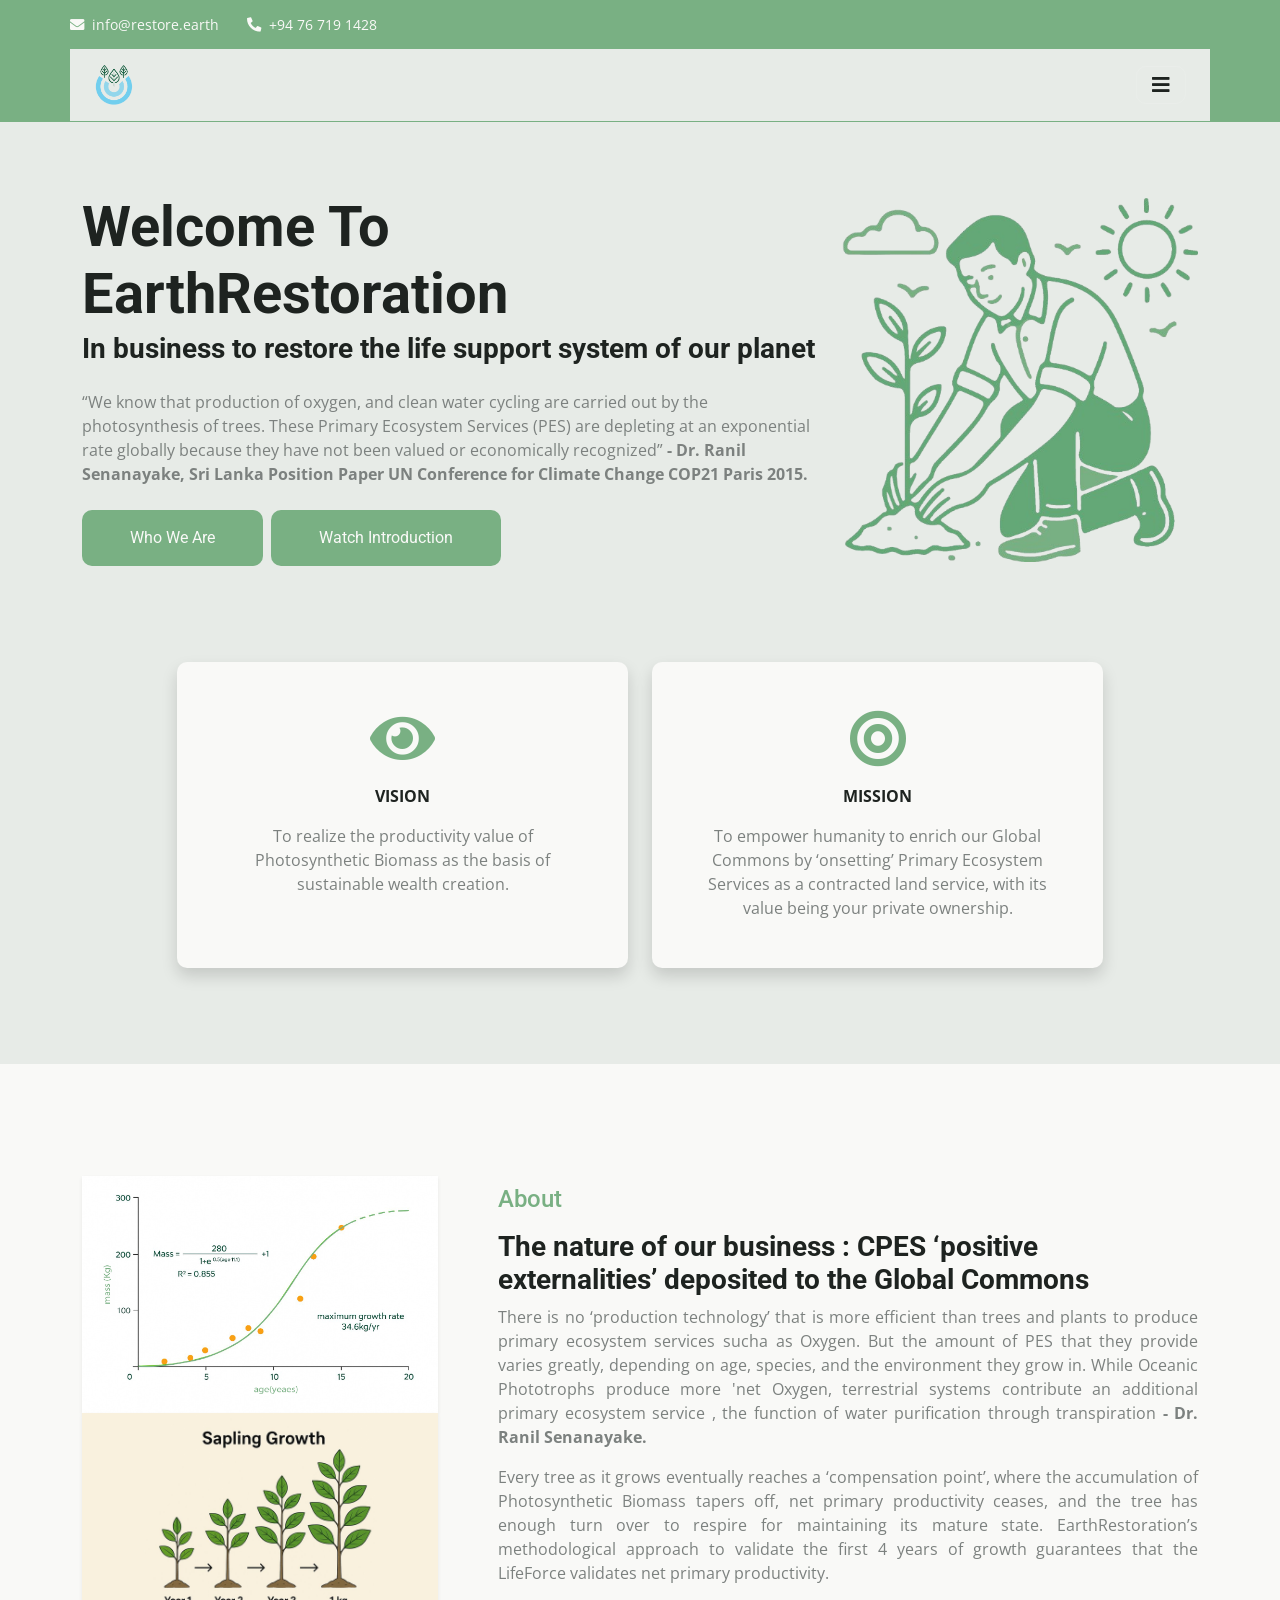
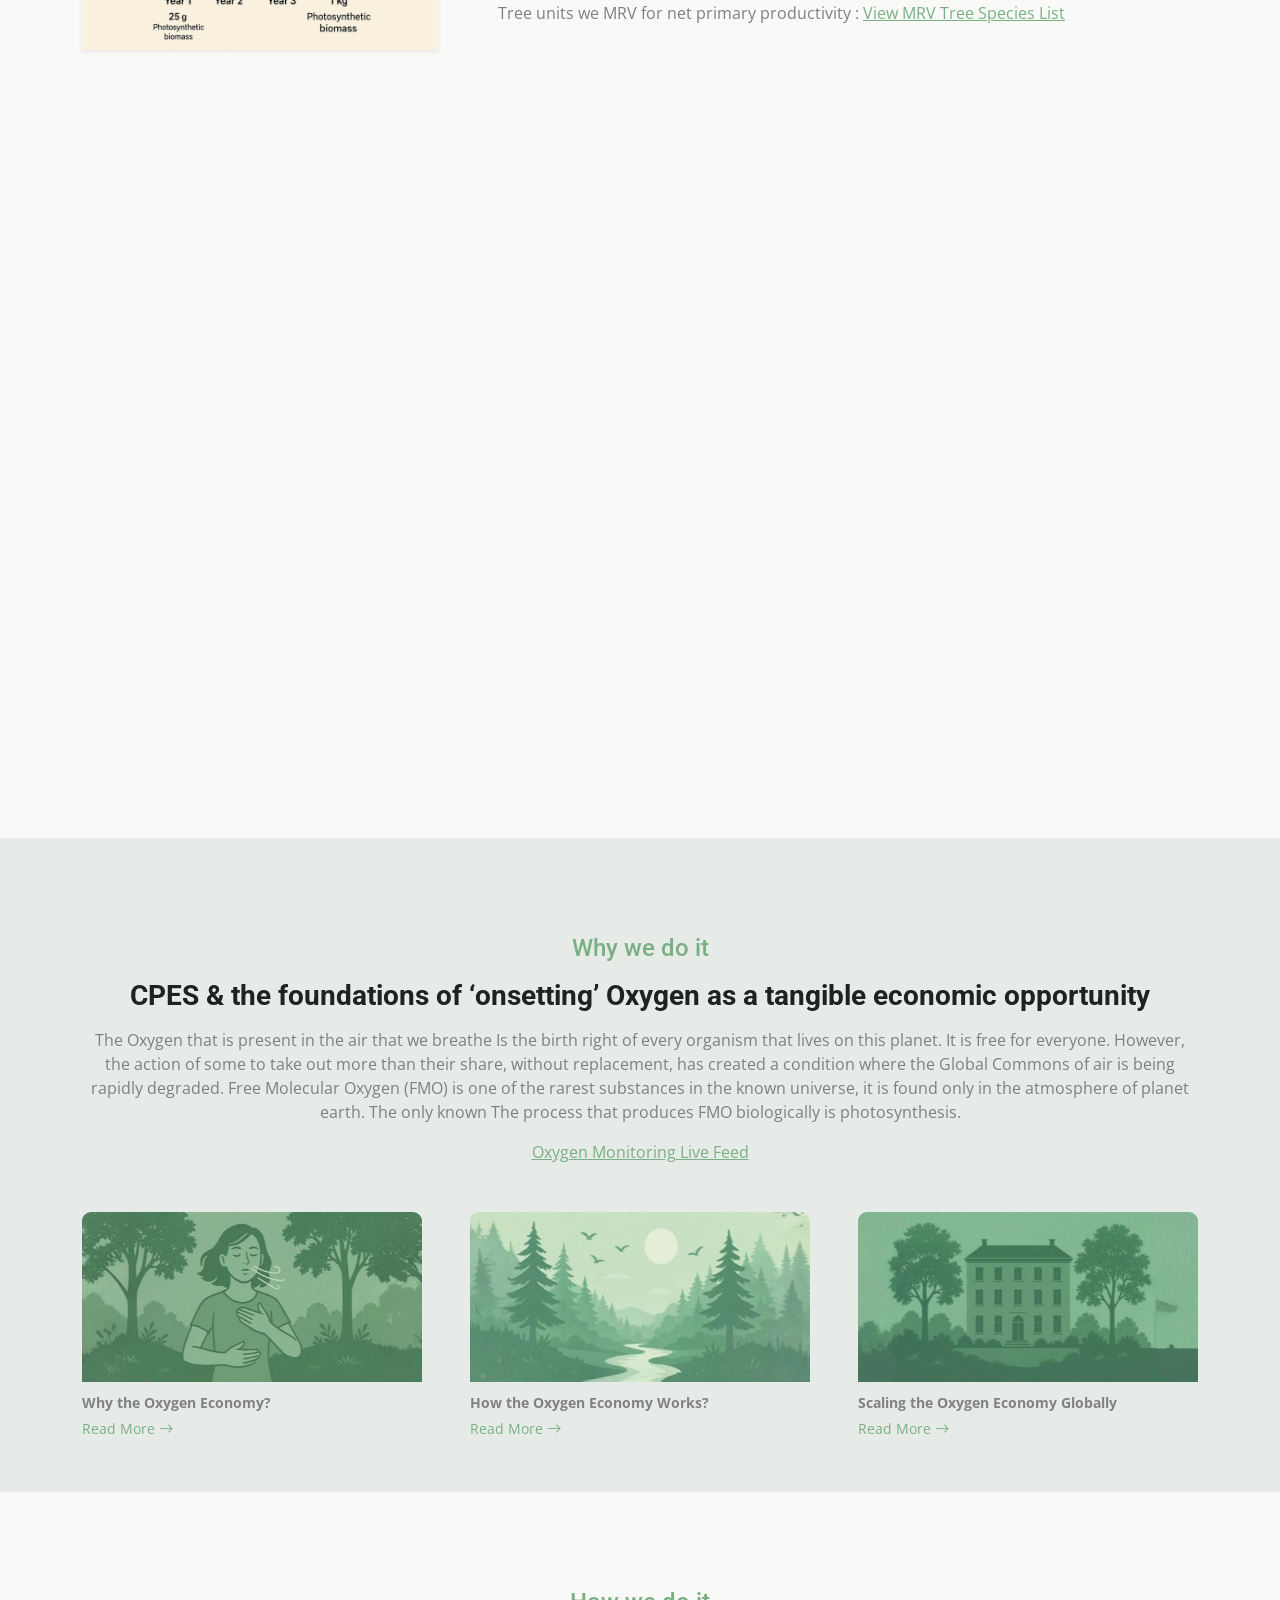
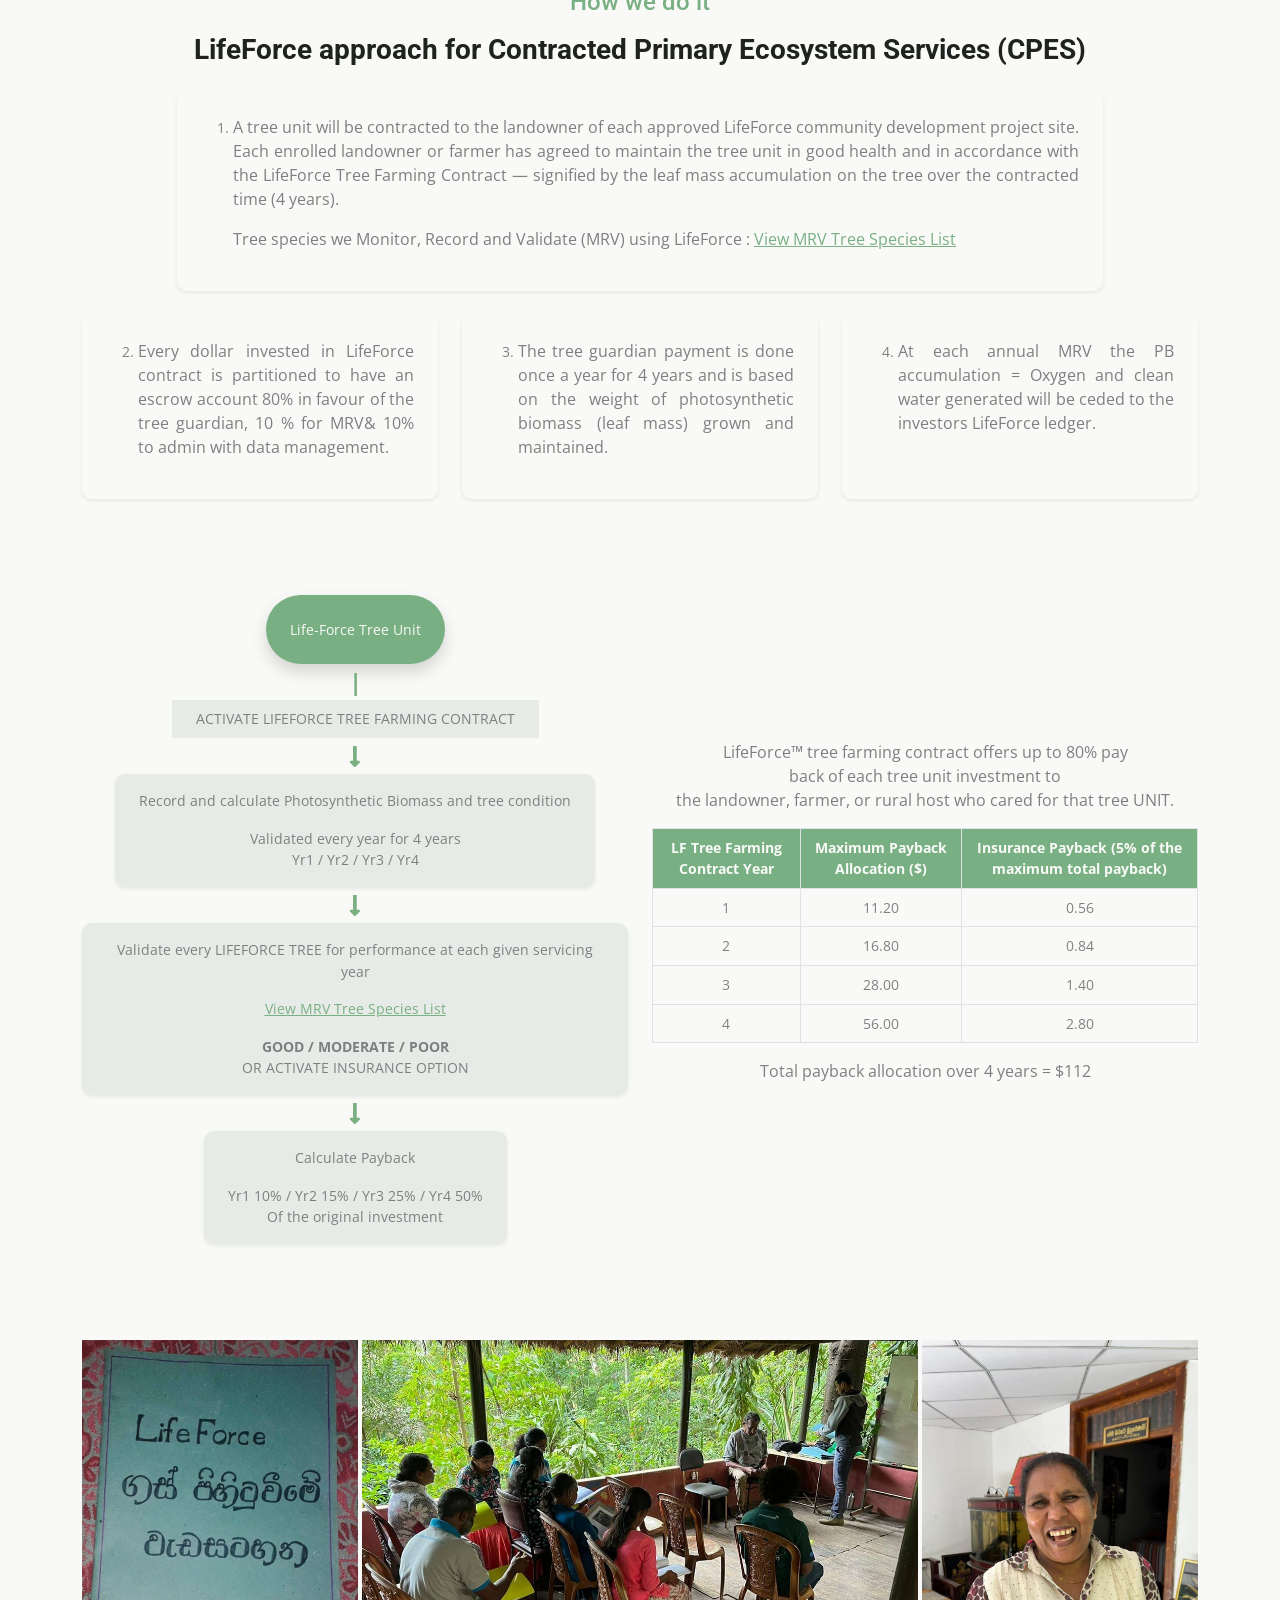
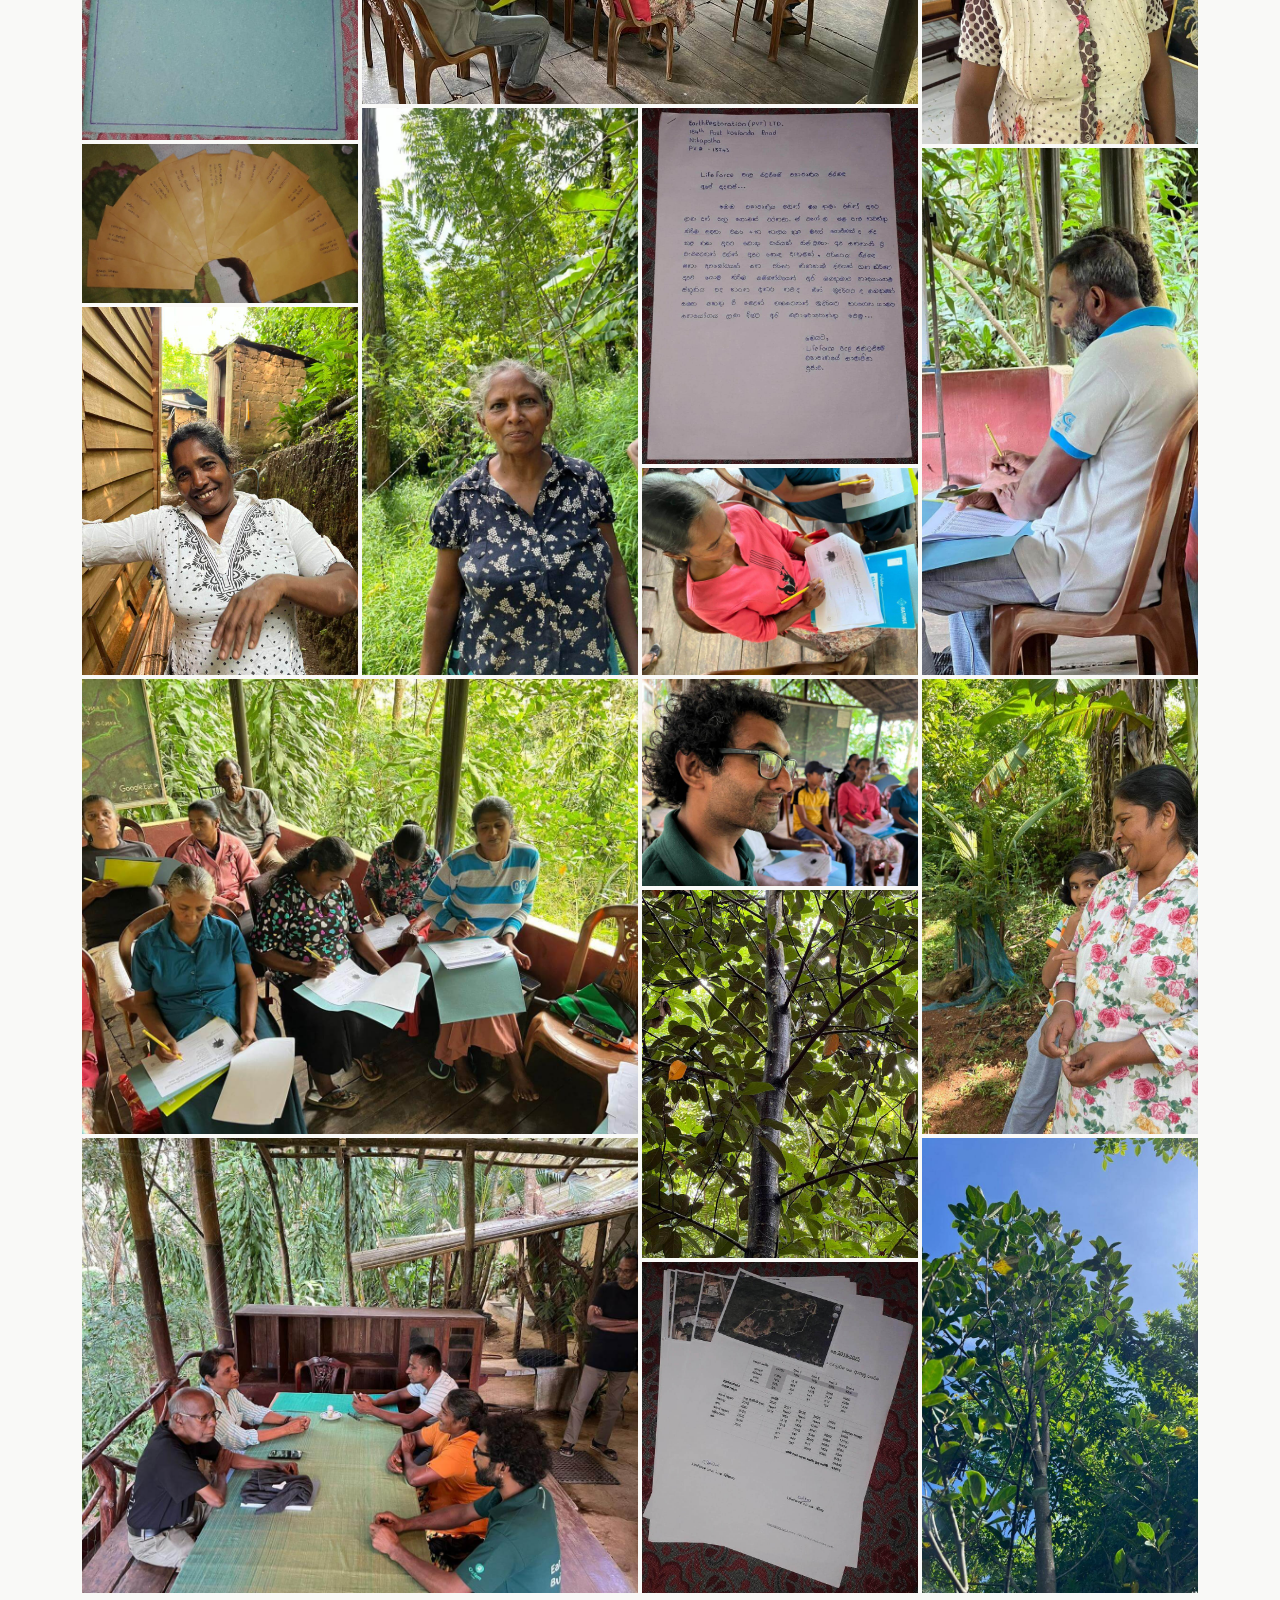
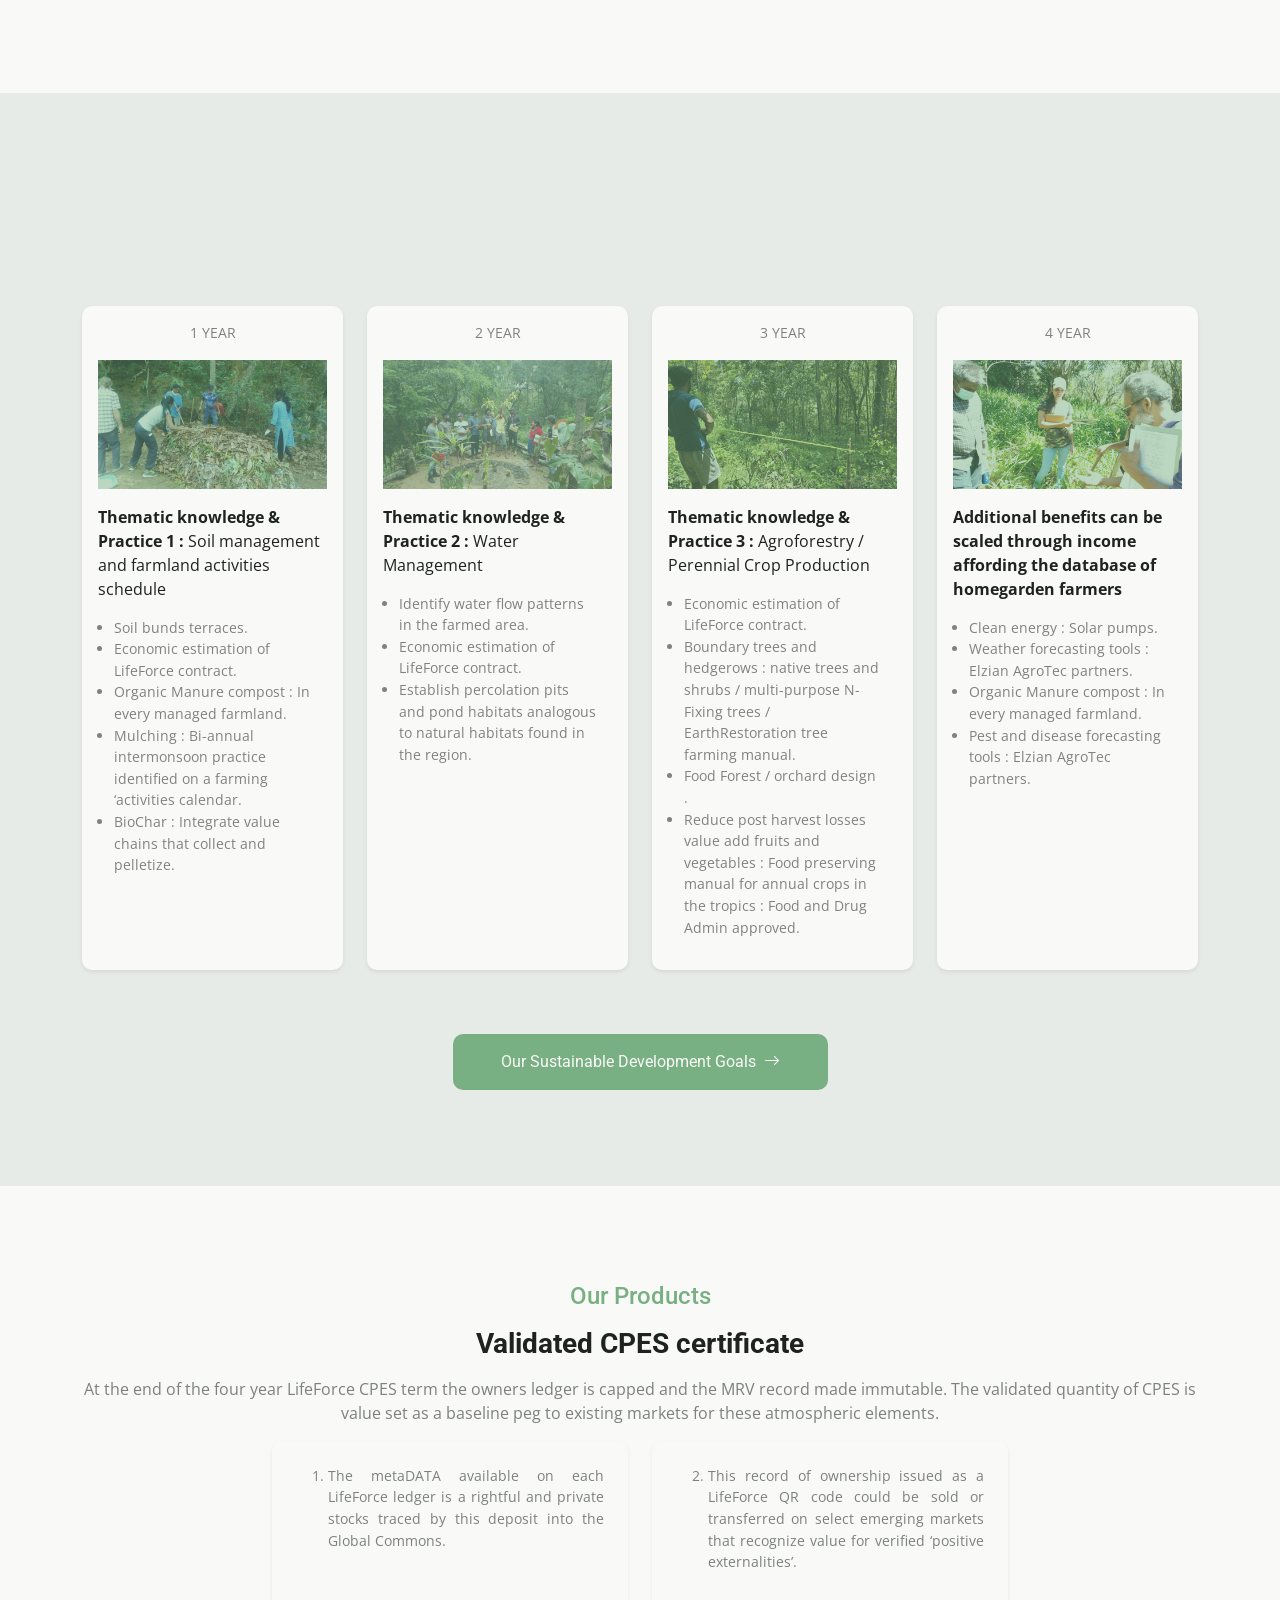
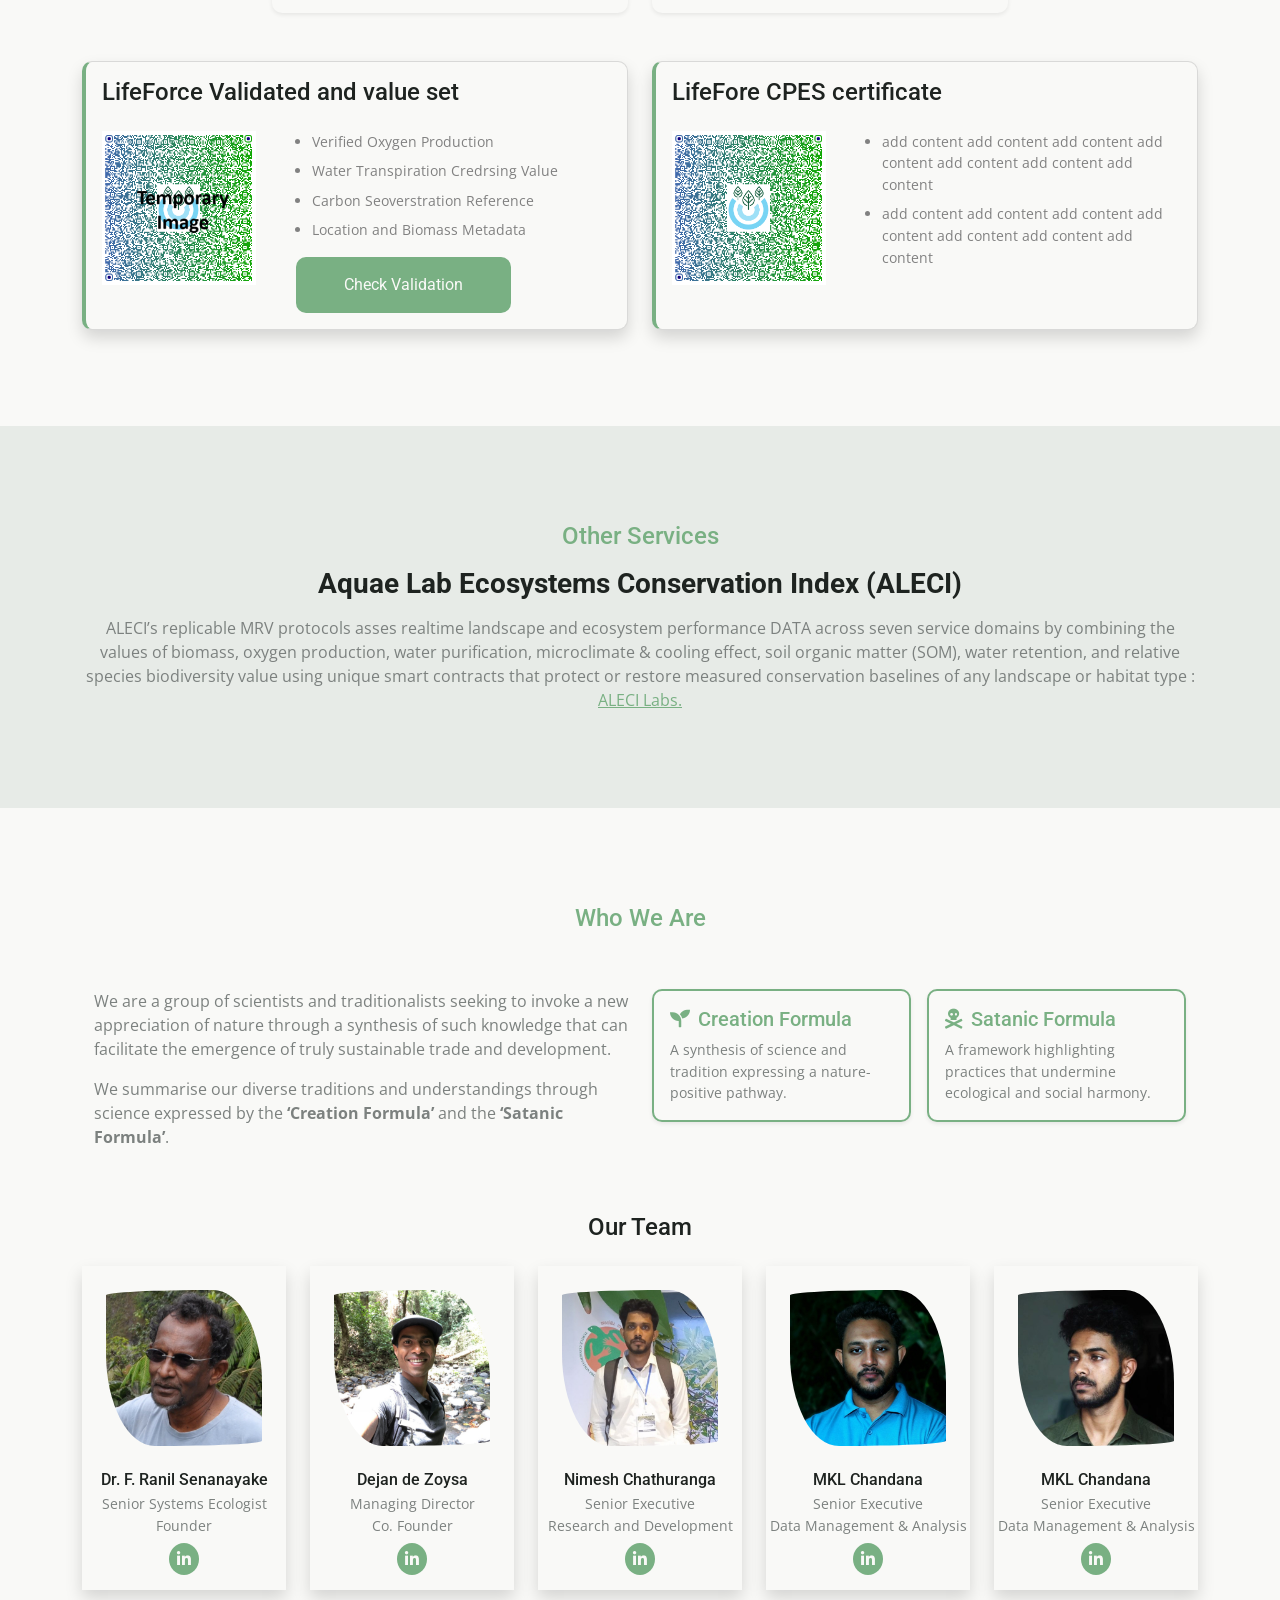
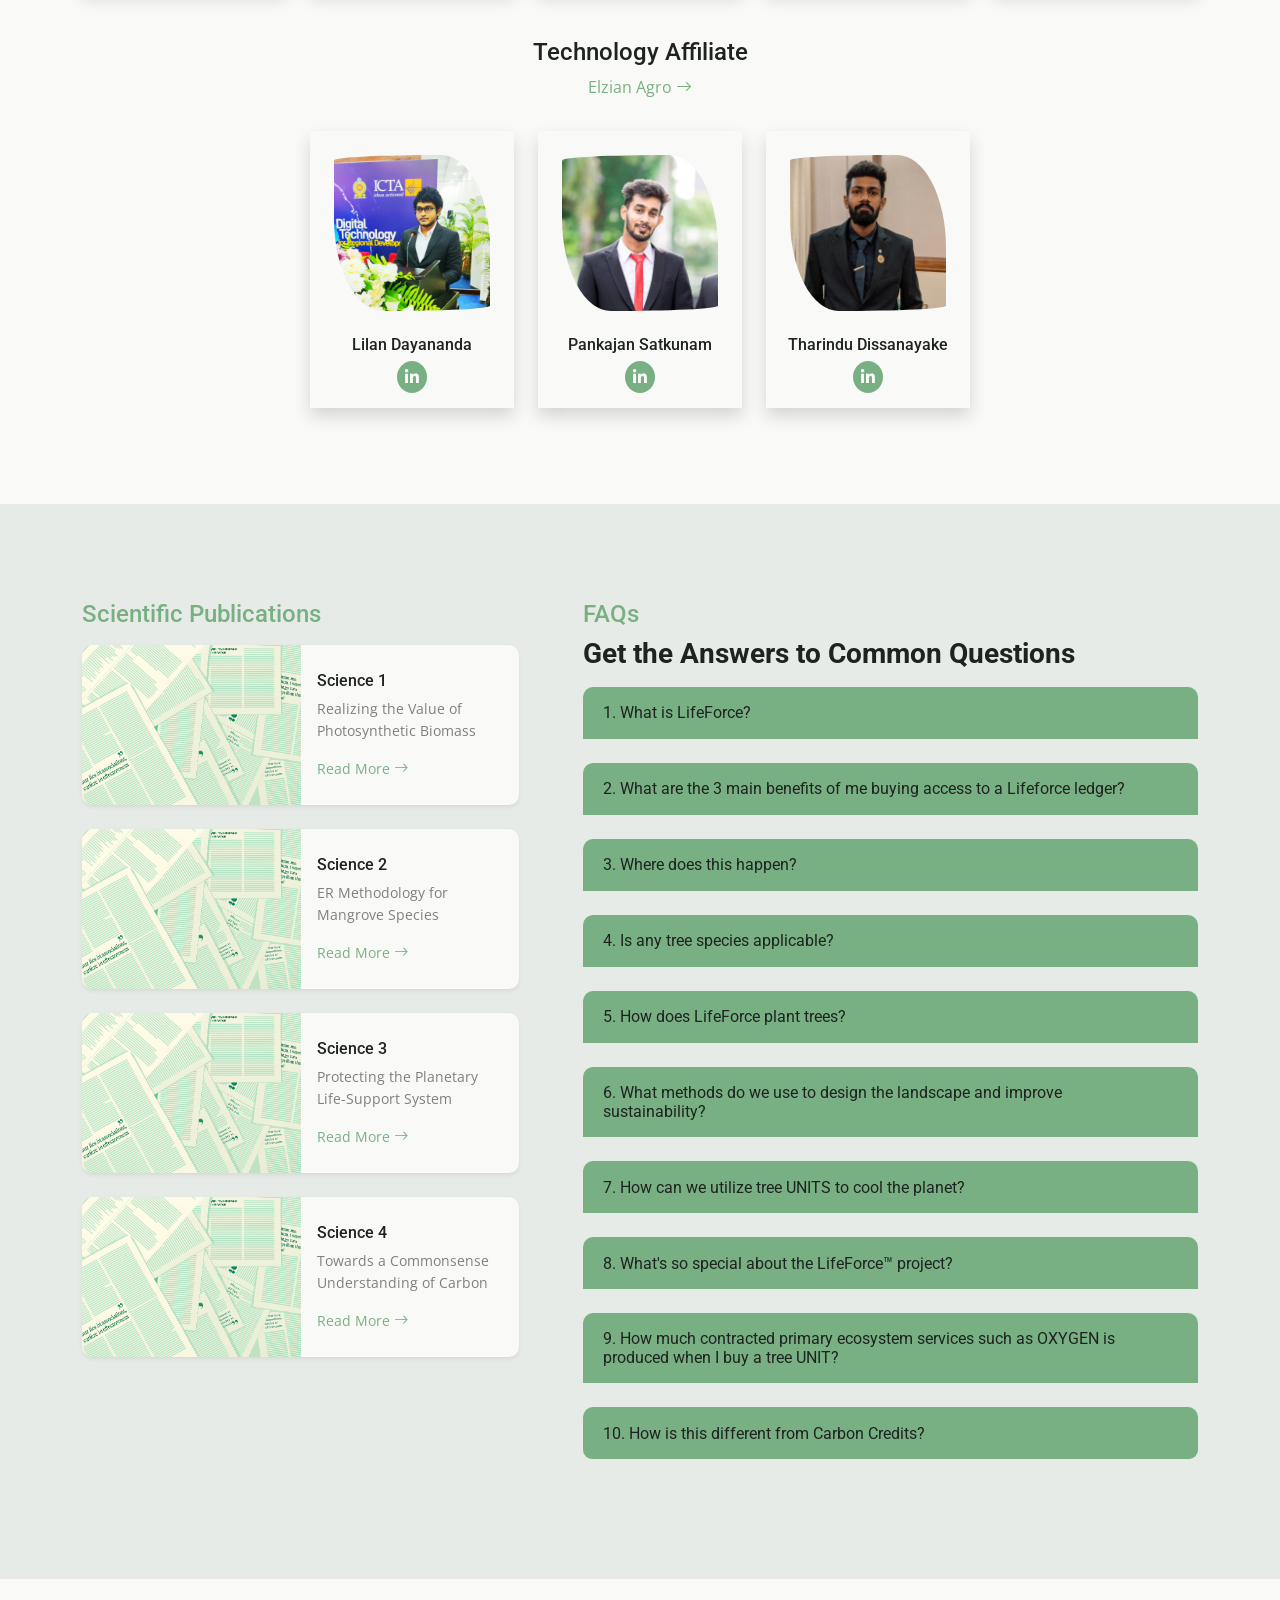
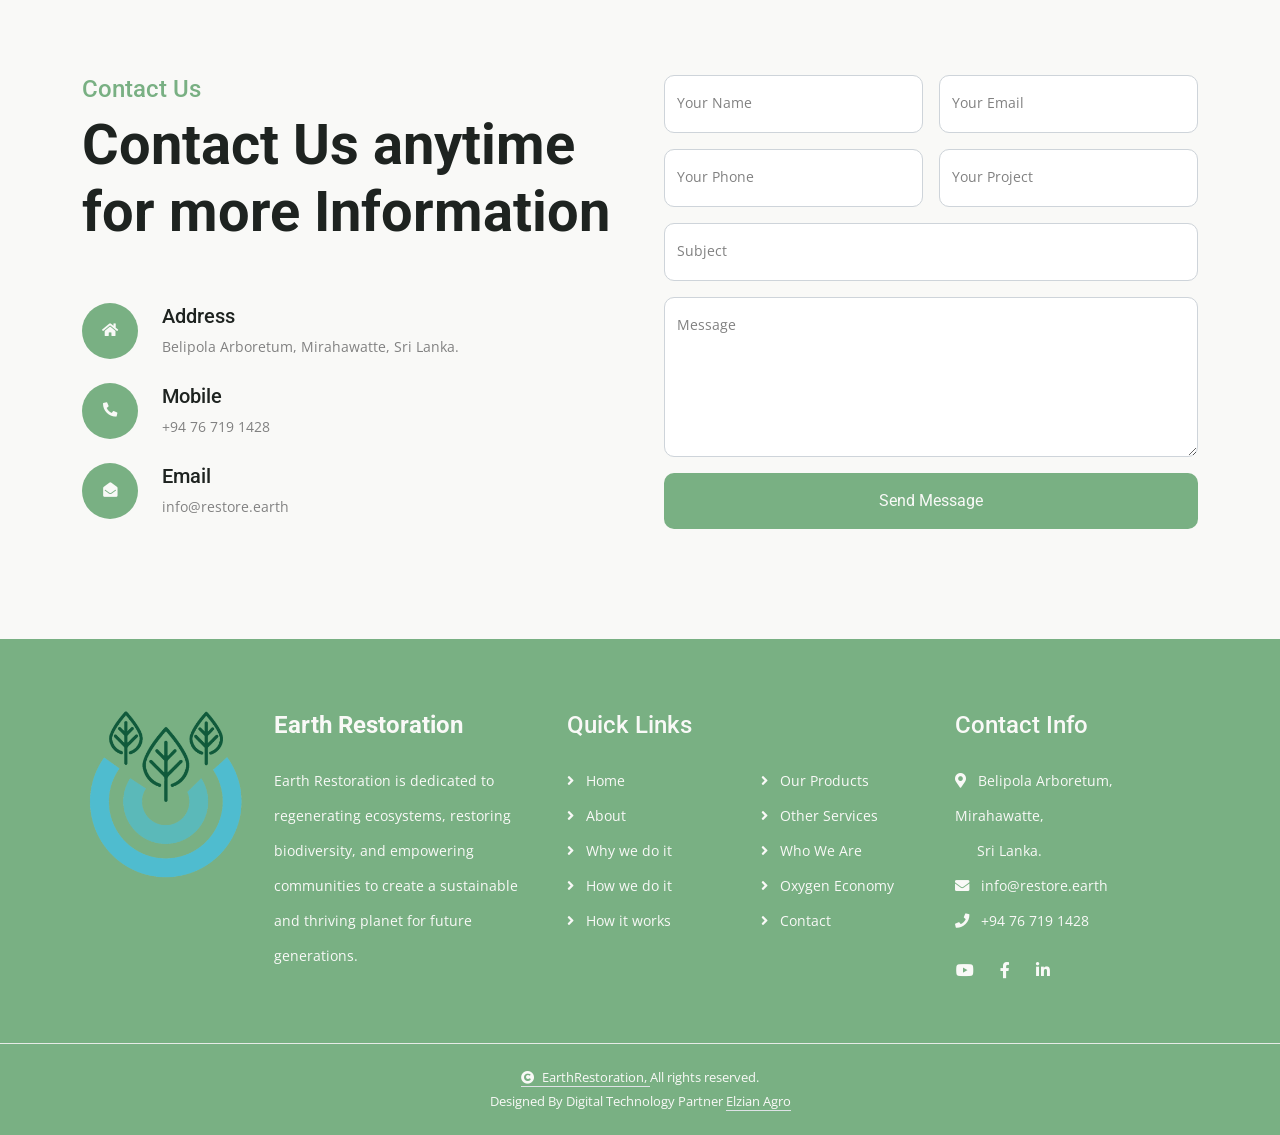
==== index.html @ d2279e10 "add image gallery" ====
<!DOCTYPE html>
<html lang="en">

<head>
  <meta charset="utf-8" />
  <title>EarthRestoration</title>
  <meta content="width=device-width, initial-scale=1.0" name="viewport" />
  <meta content="" name="keywords" />
  <meta content="" name="description" />

  <link rel="icon" href="asset/img/logo.png" type="image/x-icon" />

  <!-- Google Web Fonts -->
  <link rel="preconnect" href="https://fonts.googleapis.com" />
  <link rel="preconnect" href="https://fonts.gstatic.com" crossorigin />
  <link
    href="https://fonts.googleapis.com/css2?family=Open+Sans:wght@400;500;600;700&family=Roboto:wght@400;500;700&display=swap"
    rel="stylesheet" />

  <!-- Icon Font Stylesheet -->
  <link rel="stylesheet" href="https://use.fontawesome.com/releases/v5.15.4/css/all.css" />
  <link href="https://cdn.jsdelivr.net/npm/bootstrap-icons@1.4.1/font/bootstrap-icons.css" rel="stylesheet" />

  <!-- Libraries Stylesheet -->
  <link rel="stylesheet" href="https://cdnjs.cloudflare.com/ajax/libs/animate.css/4.1.1/animate.min.css" />
  <link href="lib/animate/animate.min.css" rel="stylesheet" />
  <link href="lib/owlcarousel/assets/owl.carousel.min.css" rel="stylesheet" />
  <link href="lib/lightbox/css/lightbox.min.css" rel="stylesheet" />

  <!-- Customized Bootstrap Stylesheet -->
  <link href="css/bootstrap.min.css" rel="stylesheet" />

  <!-- Custom Stylesheet -->
  <link href="css/style.css" rel="stylesheet" />
</head>

<body>
  <!-- Spinner Start -->
  <div id="spinner"
    class="show bg-white position-fixed translate-middle w-100 vh-100 top-50 start-50 d-flex align-items-center justify-content-center">
    <div class="spinner-border text-primary" style="width: 3rem; height: 3rem" role="status">
      <span class="sr-only">Loading...</span>
    </div>
  </div>
  <!-- Spinner End -->

  <!-- Topbar Start -->
  <div class="container-fluid topbar bg-primary px-0 d-block">
    <div class="container px-0">
      <div class="row gx-0 align-items-center" style="height: 45px">
        <div class="col-sm-6 text-center text-lg-start mb-lg-0">
          <div class="d-flex flex-wrap d-none d-md-block">
            <a href="mailto:info@restore.earth" class="text-white me-4">
              <i class="fas fa-envelope text-white me-2"></i>info@restore.earth
            </a>
            <a href="tel:+94767191428" class="text-white me-4">
              <i class="fas fa-phone-alt text-white me-2"></i>+94 76 719 1428
            </a>
          </div>
        </div>
        <div class="col-sm-6 text-center text-lg-end">
          <div class="d-flex align-items-center justify-content-end">
            <div id="google_translate_element" class="translate-frame "></div>
          </div>
        </div>
      </div>
    </div>
  </div>
  <!-- Topbar End -->

  <!-- Navbar & Hero Start -->
  <div class="container-fluid sticky-top px-0">
    <div class="position-absolute bg-primary" style="left: 0; top: 0; width: 100%; height: 100%"></div>
    <div class="container px-0">
      <nav class="navbar navbar-expand-lg navbar-dark bg-light py-3 px-4">
        <a href="index.html" class="navbar-brand p-0">
          <img class="nav-logo" src="asset/img/logo.png" alt="Logo" />
        </a>
        <button class="navbar-toggler" type="button" data-bs-toggle="collapse" data-bs-target="#navbarCollapse">
          <span class="fa fa-bars"></span>
        </button>
        <div class="collapse navbar-collapse" id="navbarCollapse">
          <div class="navbar-nav ms-auto py-0">
            <a href="#home" class="nav-item nav-link active">Home</a>
            <a href="#about" class="nav-item nav-link">About</a>
            <a href="#why-we-do-it" class="nav-item nav-link">Why We Do It</a>
            <a href="#how-we-do-it" class="nav-item nav-link">How We Do It</a>
            <a href="#how-it-works" class="nav-item nav-link">How It Works</a>
            <a href="#our-products" class="nav-item nav-link">Our Products</a>
            <a href="#other-services" class="nav-item nav-link">Other Services</a>
            <a href="#who-we-are" class="nav-item nav-link">Who We Are</a>
            <div class="nav-item dropdown">
              <a href="#" class="nav-link dropdown-toggle active" data-bs-toggle="dropdown">Further Reading</a>
              <div class="dropdown-menu m-0">
                <a href="global.html" class="dropdown-item">Global</a>
                <a href="local.html" class="dropdown-item">Local in Sri Lanka </a>
              </div>
            </div>
            <a href="oxygen-economy.html" class="nav-item nav-link">Oxygen Economy</a>
          </div>
        </div>
      </nav>
    </div>
  </div>
  <!-- Navbar & Hero End -->

  <!-- Home Start -->
  <section id="home" class="bg-light py-5" style="border-top: 1px solid #79b083">
    <div class="container-fluid">
      <div class="container pt-4 pb-5">
        <div class="row align-items-center">
          <div class="col-lg-8 wow fadeInLeft">
            <h1 class="display-4 text-capitalize text-dark mb-1">
              Welcome To <br />
              EarthRestoration
            </h1>
            <h1 class="display-5 text-dark mb-4 fs-3">
              In business to restore the life support system of our planet
            </h1>
            <p class="fs-6 mb-4 text-muted text-justify-sm">
              “We know that production of oxygen, and clean water cycling are carried out by the
              photosynthesis of trees. These Primary Ecosystem Services (PES) are depleting at an
              exponential rate globally because they have not been valued or economically recognized”
              <strong>- Dr. Ranil Senanayake, Sri Lanka Position Paper UN Conference for Climate Change COP21
                Paris 2015.</strong>
            </p>

            <div class="d-flex flex-wrap flex-column flex-sm-row gap-2">
              <a class="btn btn-primary rounded-sm py-3 px-5 text-white" href="#who-we-are">Who We Are</a>
              <button type="button" class="btn btn-primary rounded-sm py-3 px-5 text-white" data-bs-toggle="modal"
                data-bs-target="#videoModal">
                Watch Introduction
              </button>
            </div>

            <div class="modal fade" id="videoModal" tabindex="-1" aria-labelledby="videoModalLabel" aria-hidden="true">
              <div class="modal-dialog modal-dialog-centered modal-lg">
                <div class="modal-content">
                  <div class="modal-body p-0">
                    <div class="ratio ratio-16x9">
                      <iframe id="youtubePlayer" src="https://www.youtube.com/embed/Ha9rHIsiFpU" title="YouTube video"
                        allow="autoplay; encrypted-media" allowfullscreen></iframe>
                    </div>
                  </div>
                </div>
              </div>
            </div>
          </div>

          <div class="col-lg-4 text-sm-center text-md-start pt-5 pt-lg-0 wow fadeInRight">
            <img src="asset/img/home.png" alt="home-1" class="img-fluid" />
          </div>
        </div>
      </div>
    </div>

    <div class="container vi-mi pb-5 pt-lg-5">
      <div class="row g-4 justify-content-center wow fadeInUp">
        <div class="col-lg-5">
          <div class="info-box hover-card h-100 bg-white text-center p-5 rounded shadow bg-light">
            <div class="info-content">
              <div class="info-icon mb-3">
                <i class="fas fa-eye fa-4x text-primary"></i>
              </div>
              <p class="fs-6 mb-3 fw-bold text-dark">VISION</p>
              <p class="text-muted fs-6 px-2 mb-0">
                To realize the productivity value of Photosynthetic Biomass as the basis of sustainable
                wealth creation.
              </p>
            </div>
          </div>
        </div>
        <div class="col-lg-5">
          <div class="info-box hover-card h-100 bg-white text-center p-5 shadow bg-light">
            <div class="info-content">
              <div class="info-icon mb-3">
                <i class="fas fa-bullseye fa-4x text-primary"></i>
              </div>
              <p class="fs-6 mb-3 fw-bold text-dark">MISSION</p>
              <p class="text-muted fs-6 px-2 mb-0">
                To empower humanity to enrich our Global Commons by ‘onsetting’ Primary Ecosystem Services
                as a contracted land service, with its value being your private ownership.
              </p>
            </div>
          </div>
        </div>
      </div>
    </div>
  </section>
  <!-- Home End -->

  <!-- About Start -->
  <section id="about" class="bg-white py-5">
    <div class="container-fluid">
      <div class="container py-5">
        <div class="row align-items-center py-3">
          <div class="col-lg-4 order-2 order-lg-1 pt-3 pt-lg-0 wow fadeInUp">
            <img src="asset/img/graph.jpg" alt="home-1" class="img-fluid shadow-sm w-100" />
            <img src="asset/img/sapling-growth.jpg" alt="home-1" class="img-fluid shadow-sm w-100" />
          </div>

          <div class="col-lg-8 order-1 order-lg-2 ps-lg-5 wow fadeInUp">
            <h4 class="text-primary mb-3">About</h4>
            <h1 class="display-5 text-dark fs-3">
              The nature of our business : CPES ‘positive externalities’ deposited to the Global Commons
            </h1>

            <p class="fs-6 mb-3 text-muted text-justify">
              There is no ‘production technology’ that is more efficient than trees and plants to produce
              primary ecosystem services sucha as Oxygen. But the amount of PES that they provide varies
              greatly, depending on age, species, and the environment they grow in. While Oceanic
              Phototrophs produce more 'net Oxygen, terrestrial systems contribute an additional primary
              ecosystem service , the function of water purification through transpiration
              <strong> - Dr. Ranil Senanayake.</strong>
            </p>
            <p class="fs-6 mb-3 text-muted text-justify">
              Every tree as it grows eventually reaches a ‘compensation point’, where the accumulation of
              Photosynthetic Biomass tapers off, net primary productivity ceases, and the tree has enough
              turn over to respire for maintaining its mature state. EarthRestoration’s methodological
              approach to validate the first 4 years of growth guarantees that the LifeForce validates net
              primary productivity.
            </p>
            <p class="fs-6 mb-3 text-muted">
              Tree units we MRV for net primary productivity :
              <a class="text-primary text-decoration-underline"
                href="https://docs.google.com/spreadsheets/d/1cjMuyBf2xflyYPe9vqd7NmDB5oiQ5T62/edit?usp=sharing&ouid=114287718403994648004&rtpof=true&sd=true"
                target="_blank">View MRV Tree Species List</a>
            </p>
          </div>
        </div>
      </div>

      <div class="container pb-5">
        <div class="ratio ratio-16x9">
          <iframe src="https://www.youtube.com/embed/0wYA-Ra37pg" title="YouTube video" allowfullscreen>
          </iframe>
        </div>
      </div>
    </div>
  </section>
  <!-- About End -->

  <!-- Why we do it Start -->
  <section id="why-we-do-it" class="bg-light py-5">
    <div class="container-fluid">
      <div class="container pt-5">
        <div class="text-center mb-5 wow fadeInUp">
          <h4 class="text-primary mb-3">Why we do it</h4>
          <h1 class="display-5 mb-3 text-dark fs-3">
            CPES & the foundations of ‘onsetting’ Oxygen as a tangible economic opportunity
          </h1>
          <p class="text-muted fs-6">
            The Oxygen that is present in the air that we breathe Is the birth right of every organism that
            lives on this planet. It is free for everyone. However, the action of some to take out more than
            their share, without replacement, has created a condition where the Global Commons of air is
            being rapidly degraded. Free Molecular Oxygen (FMO) is one of the rarest substances in the known
            universe, it is found only in the atmosphere of planet earth. The only known The process that
            produces FMO biologically is photosynthesis.
          </p>
          <p class="text-muted fs-6">
            <a class="text-primary text-decoration-underline" href="https://www.oxygenlevels.org" target="_blank">Oxygen
              Monitoring Live Feed</a>
          </p>
        </div>
      </div>

      <div class="container">
        <div class="row g-5 justify-content-center">
          <div class="col-md-6 col-lg-4 wow fadeInUp" data-wow-delay="0.1s">
            <div class="bg-light rounded">
              <img src="asset/img/oxygen-economy/why-the-oxygen-economy.jpg" class="card-img-top" alt="blog"
                style="width: 100%" />
            </div>
            <div class="card-body" style="padding: 10px 0 5px 0">
              <p class="fw-bold mb-1">Why the Oxygen Economy?</p>

              <a href="#" class="text-primary text-decoration-none" data-bs-toggle="modal" data-bs-target="#blogOne">
                Read More <i class="bi bi-arrow-right"></i>
              </a>
            </div>
          </div>

          <div class="modal fade" id="blogOne" tabindex="-1" aria-labelledby="blogModalLabel" aria-hidden="true">
            <div class="modal-dialog modal-lg">
              <div class="modal-content bg-white">
                <div class="modal-header">
                  <h5 class="modal-title text-dark" id="blogModalLabel">Why the Oxygen Economy?</h5>
                  <button type="button" class="btn-close" data-bs-dismiss="modal" aria-label="Close"></button>
                </div>
                <div class="modal-body p-4">
                  <p class="fs-7 text-muted mb-0 text-justify">
                    The Air We Breathe Is free but being rapidly degraded, its protection should be valued.
                    Its most critical component, Oxygen surrounds us, filling our lungs with every breath we
                    take. For many of us, it’s an invisible gift of nature that we take for granted. But Why
                    is this essential resource—the very foundation of life— free to be exploited at present?
                    Why could not trees, plants, and photosynthetic organisms that produce oxygen have
                    economic value ? Could those who benefit most from using the resources of the Global
                    Commons be required to contribute to its maintenance? This is the idea behind the Oxygen
                    Economy, a bold and transformative concept that seeks to address environmental and
                    social challenges in a way that is fair, sustainable, and forward-thinking beyond GDP
                    value which measures the success of our societies today.
                  </p>
                </div>
              </div>
            </div>
          </div>

          <div class="col-md-6 col-lg-4 wow fadeInUp" data-wow-delay="0.2s">
            <div class="bg-light rounded">
              <img src="asset/img/oxygen-economy/how-the-oxygen-economy-works.jpg" class="card-img-top" alt="blog"
                style="width: 100%" />
            </div>
            <div class="card-body" style="padding: 10px 0 5px 0">
              <p class="fw-bold mb-1">How the Oxygen Economy Works?</p>

              <a href="#" class="text-primary text-decoration-none" data-bs-toggle="modal" data-bs-target="#blogTwo">
                Read More <i class="bi bi-arrow-right"></i>
              </a>
            </div>
          </div>

          <div class="modal fade" id="blogTwo" tabindex="-1" aria-labelledby="blogModalLabel" aria-hidden="true">
            <div class="modal-dialog modal-lg">
              <div class="modal-content bg-white">
                <div class="modal-header">
                  <h5 class="modal-title text-dark" id="blogModalLabel">How the Oxygen Economy Works?</h5>
                  <button type="button" class="btn-close" data-bs-dismiss="modal" aria-label="Close"></button>
                </div>
                <div class="modal-body p-4">
                  <p class="fs-7 text-muted mb-2 text-justify">
                    The Oxygen Economy operates on the principles of private property being valued using
                    financial tools such as Valuation guarantees, stakeholder Contracts and Insurances to
                    monetize contractually produced oxygen as a financial product . This involves three key
                    components:
                  </p>

                  <ol>
                    <li class="text-muted mb-2 fs-7 text-justify">
                      MRV Guarantee : Assigning an economic value to the oxygen produced by contracted and
                      registered units in identified geographical areas of production is based on the MRV of
                      PES productivity by trees / plants or photosynthetic organisms such as Cyanobacteria.
                    </li>
                    <li class="text-muted mb-2 fs-7 text-justify">
                      Stakeholder Contracts and Compensation: Establishing formal agreements between oxygen
                      consumers (e.g., corporations / Space exploration companies ) and contracted oxygen
                      producers (e.g., farmers, Local communities) to ensure optimal primary ecosystem
                      services
                    </li>
                    <li class="text-muted mb-2 fs-7 text-justify">
                      TheFinancial Tool: The validated quantity of photosynthetic biomass is value-set using
                      ER methodology and a market peg approach, based on the concept of mining oxygen from
                      the Global Commons. For an example of how oxygen is valued in practical scenarios, see
                      <a href="https://livewell.com/finance/how-much-does-home-oxygen-cost-without-insurance/"
                        target="_blank" rel="noopener" class="text-primary text-decoration-underline">oxygen cost
                        without insurance</a>.
                    </li>
                    <li class="text-muted mb-0 fs-7 text-justify">
                      Policy and Regulation: Introducing legal frameworks at a regional scale to enforce
                      accountability and prevent the exploitation of oxygen resources.The private contracts
                      would play a key role in monitoring bioregional Oxygen production, ensuring
                      compliance, and incentivizing sustainable practices to scale the Oxygen economy.
                    </li>
                  </ol>
                </div>
              </div>
            </div>
          </div>

          <div class="col-md-6 col-lg-4 wow fadeInUp" data-wow-delay="0.3s">
            <div class="bg-light rounded">
              <img src="asset/img/oxygen-economy/scaling-the-oxygen-economy-globally.jpg" class="card-img-top"
                alt="blog" style="width: 100%" />
            </div>
            <div class="card-body" style="padding: 10px 0 5px 0">
              <p class="fw-bold mb-1">Scaling the Oxygen Economy Globally</p>

              <a href="#" class="text-primary text-decoration-none" data-bs-toggle="modal" data-bs-target="#blogThree">
                Read More <i class="bi bi-arrow-right"></i>
              </a>
            </div>
          </div>

          <div class="modal fade" id="blogThree" tabindex="-1" aria-labelledby="blogModalLabel" aria-hidden="true">
            <div class="modal-dialog modal-lg">
              <div class="modal-content bg-white">
                <div class="modal-header">
                  <h5 class="modal-title text-dark" id="blogModalLabel">
                    Scaling the Oxygen Economy Globally
                  </h5>
                  <button type="button" class="btn-close" data-bs-dismiss="modal" aria-label="Close"></button>
                </div>
                <div class="modal-body p-4">
                  <p class="fs-7 text-muted mb-3 text-justify">
                    While our efforts in Sri Lanka are a promising start, the true potential of the Oxygen
                    Economy lies in its ability to scale globally. Imagine a world where farmers are
                    compensated for the establishment of trees, where rural and even urban greenery projects
                    could receive funding to expand their impact for this paradigm of business. Such a
                    system would not only help combat climate change but also address economic inequalities
                    of the current GDP paradigm, by together contracting the Oxygen economic asset tool to
                    those who sustain the planet’s life-support systems.
                  </p>

                  <div class="row">
                    <div class="col-md-4">
                      <div class="ratio ratio-16x9">
                        <iframe src="https://www.youtube.com/embed/Ha9rHIsiFpU" title="Interview with Local Farmers"
                          allowfullscreen></iframe>
                      </div>
                      <p class="mt-3 text-center fw-bold">Interview with Local Farmers</p>
                    </div>
                    <div class="col-md-4">
                      <div class="ratio ratio-16x9">
                        <iframe src="https://www.youtube.com/embed/Ha9rHIsiFpU"
                          title="Sri Lankan Oxygen Economy Overview" allowfullscreen></iframe>
                      </div>
                      <p class="mt-3 text-center fw-bold">Sri Lankan Oxygen Economy Model</p>
                    </div>
                    <div class="col-md-4">
                      <div class="ratio ratio-16x9">
                        <iframe src="https://www.youtube.com/embed/Ha9rHIsiFpU"
                          title="Sri Lankan Oxygen Economy Overview" allowfullscreen></iframe>
                      </div>
                      <p class="mt-3 text-center fw-bold">Sri Lankan Oxygen Economy Model</p>
                    </div>
                  </div>
                </div>
              </div>
            </div>
          </div>
        </div>
      </div>
    </div>
  </section>
  <!-- Why we do it End -->

  <!-- How we do it Start -->
  <section id="how-we-do-it" class="bg-white py-5">
    <div class="container-fluid">
      <div class="container py-5">
        <div class="text-center wow fadeInUp">
          <h4 class="text-primary mb-3">How we do it</h4>
          <h1 class="display-5 mb-4 text-dark fs-3">
            LifeForce approach for Contracted Primary Ecosystem Services (CPES)
          </h1>
        </div>

        <div class="row g-4 justify-content-center">
          <div class="col-lg-10 wow fadeInUp">
            <div class="p-4 rounded h-100 hover-card shadow-sm bg-white">
              <ol>
                <li>
                  <p class="text-muted fs-6 text-justify">
                    A tree unit will be contracted to the landowner of each approved LifeForce community
                    development project site. Each enrolled landowner or farmer has agreed to maintain the
                    tree unit in good health and in accordance with the LifeForce Tree Farming Contract —
                    signified by the leaf mass accumulation on the tree over the contracted time (4 years).
                  </p>
                </li>
                <li style="list-style-type: none">
                  <p class="text-muted mb-2 fs-6 text-justify">
                    Tree species we Monitor, Record and Validate (MRV) using LifeForce :
                    <a href="https://docs.google.com/spreadsheets/d/1cjMuyBf2xflyYPe9vqd7NmDB5oiQ5T62/edit?usp=sharing&ouid=114287718403994648004&rtpof=true&sd=true"
                      target="_blank" class="text-primary text-decoration-underline">View MRV Tree Species List</a>
                  </p>
                </li>
              </ol>
            </div>
          </div>

          <div class="col-lg-4 wow fadeInLeft">
            <div class="p-4 rounded h-100 hover-card shadow-sm bg-white">
              <ol start="2">
                <li>
                  <p class="text-muted fs-6 mb-0 text-justify">
                    Every dollar invested in LifeForce contract is partitioned to have an escrow account 80%
                    in favour of the tree guardian, 10 % for MRV& 10% to admin with data management.
                  </p>
                </li>
              </ol>
            </div>
          </div>

          <div class="col-lg-4 wow fadeInUp">
            <div class="p-4 rounded h-100 hover-card shadow-sm bg-white">
              <ol start="3">
                <li>
                  <p class="text-muted fs-6 mb-0 text-justify">
                    The tree guardian payment is done once a year for 4 years and is based on the weight of
                    photosynthetic biomass (leaf mass) grown and maintained.
                  </p>
                </li>
              </ol>
            </div>
          </div>
          <div class="col-lg-4 wow fadeInRight">
            <div class="p-4 rounded h-100 hover-card shadow-sm bg-white">
              <ol start="4">
                <li>
                  <p class="text-muted fs-6 mb-0 text-justify">
                    At each annual MRV the PB accumulation = Oxygen and clean water generated will be ceded
                    to the investors LifeForce ledger.
                  </p>
                </li>
              </ol>
            </div>
          </div>
        </div>
      </div>

      <div class="container text-center pt-5">
        <div class="row g-4 pb-5">
          <div class="col-xl-6 wow fadeInLeft">
            <div class="row justify-content-center">
              <div class="col-auto">
                <div class="bg-primary py-4 px-4 shadow rounded-pill text-center">
                  <p class="text-white mb-0">Life-Force Tree Unit</p>
                </div>
              </div>
            </div>

            <div class="text-center fs-4">
              <p class="text-primary mb-0 fw-bold fs-4">|</p>
            </div>

            <div class="row justify-content-center">
              <div class="col-auto">
                <div class="bg-light py-2 px-4">
                  <p class="text-muted mb-0">ACTIVATE LIFEFORCE TREE FARMING CONTRACT</p>
                </div>
              </div>
            </div>

            <div class="text-center flow-arrow mx-1 fs-4">
              <i class="fas fa-long-arrow-alt-down"></i>
            </div>

            <div class="row justify-content-center">
              <div class="col-auto">
                <div class="bg-light py-3 px-4 shadow-sm rounded">
                  <p class="text-muted">Record and calculate Photosynthetic Biomass and tree condition</p>
                  <p class="text-muted mb-0">Validated every year for 4 years</p>
                  <p class="text-muted mb-0">Yr1 / Yr2 / Yr3 / Yr4</p>
                </div>
              </div>
            </div>

            <div class="text-center flow-arrow mx-1 fs-4">
              <i class="fas fa-long-arrow-alt-down"></i>
            </div>

            <div class="row justify-content-center">
              <div class="col-auto">
                <div class="bg-light py-3 px-4 shadow-sm rounded">
                  <p class="text-muted">
                    Validate every LIFEFORCE TREE for performance at each given servicing year
                  </p>
                  <p class="text-primary">
                    <a href="https://docs.google.com/spreadsheets/d/1cjMuyBf2xflyYPe9vqd7NmDB5oiQ5T62/edit?usp=sharing&ouid=114287718403994648004&rtpof=true&sd=true"
                      target="_blank" class="text-primary text-decoration-underline">View MRV Tree Species List</a>
                  </p>
                  <p class="text-muted fw-bold mb-0">GOOD / MODERATE / POOR</p>
                  <p class="text-muted mb-0">OR ACTIVATE INSURANCE OPTION</p>
                </div>
              </div>
            </div>

            <div class="text-center flow-arrow mx-1 fs-4">
              <i class="fas fa-long-arrow-alt-down"></i>
            </div>

            <div class="row justify-content-center">
              <div class="col-auto">
                <div class="bg-light py-3 px-4 shadow-sm rounded">
                  <p class="text-muted">Calculate Payback</p>
                  <p class="text-muted mb-0">Yr1 10% / Yr2 15% / Yr3 25% / Yr4 50%</p>
                  <p class="text-muted mb-0">Of the original investment</p>
                </div>
              </div>
            </div>
          </div>

          <div class="col-xl-6 d-flex flex-column justify-content-center pt-4 pt-xl-0 wow fadeInRight">
            <p class="text-muted fs-6">
              LifeForce™ tree farming contract offers up to 80% pay <br />back of each tree unit investment
              to <br />the landowner, farmer, or rural host who cared for that tree UNIT.
            </p>

            <div class="contract-table">
              <table class="table table-bordered">
                <thead>
                  <tr class="table-header bg-primary text-white">
                    <th>LF Tree Farming Contract Year</th>
                    <th>Maximum Payback Allocation ($)</th>
                    <th>Insurance Payback (5% of the maximum total payback)</th>
                  </tr>
                </thead>
                <tbody>
                  <tr>
                    <td>1</td>
                    <td>11.20</td>
                    <td>0.56</td>
                  </tr>
                  <tr>
                    <td>2</td>
                    <td>16.80</td>
                    <td>0.84</td>
                  </tr>
                  <tr>
                    <td>3</td>
                    <td>28.00</td>
                    <td>1.40</td>
                  </tr>
                  <tr>
                    <td>4</td>
                    <td>56.00</td>
                    <td>2.80</td>
                  </tr>
                </tbody>
              </table>
              <p class="text-muted fs-6">Total payback allocation over 4 years = $112</p>
            </div>
          </div>
        </div>
      </div>

      <div class="container text-center py-5">
        <div class="row g-1">
          <div class="col-3 d-flex flex-column">
            <div class="flex-fill mb-1">
              <img src="asset/img/gallery/gallery-1.jpg" class="gallery-img h-100" alt="1">
            </div>
            <div class="flex-fill mb-1">
              <img src="asset/img/gallery/gallery-3.jpg" class="gallery-img h-100" alt="2">
            </div>
            <div class="flex-fill mb-1">
              <img src="asset/img/gallery/gallery-15.jpg" class="gallery-img h-100" alt="2">
            </div>
          </div>

          <div class="col-6 d-flex flex-column">
            <div class="flex-fill mb-1">
              <img src="asset/img/gallery/gallery-13.jpg" class="gallery-img h-100" alt="3">
            </div>
            <div class="row g-1">
              <div class="col-6 d-flex flex-column">
                <div class="flex-fill mb-1">
                  <img src="asset/img/gallery/gallery-5.jpg" class="gallery-img h-100" alt="6">
                </div>

              </div>
              <div class="col-6 d-flex flex-column">
                <div class="flex-fill mb-1">
                  <img src="asset/img/gallery/gallery-4.jpg" class="gallery-img h-100" alt="6">
                </div>
                <div class="flex-fill mb-1">
                  <img src="asset/img/gallery/gallery-10.jpg" class="gallery-img h-100" alt="4">
                </div>
              </div>
            </div>

          </div>

          <div class="col-3 d-flex flex-column">
            <div class="flex-fill mb-1">
              <img src="asset/img/gallery/gallery-8.jpg" class="gallery-img h-100" alt="5">
            </div>
            <div class="flex-fill mb-1">
              <img src="asset/img/gallery/gallery-12.jpg" class="gallery-img h-100" alt="6">
            </div>
          </div>
        </div>

        <div class="row g-1">
          <div class="col-6 d-flex flex-column">
            <div class="flex-fill mb-1">
              <img src="asset/img/gallery/gallery-11.jpg" class="gallery-img h-100" alt="1">
            </div>
            <div class="flex-fill mb-1">
              <img src="asset/img/gallery/gallery-14.jpg" class="gallery-img h-100" alt="2">
            </div>
          </div>

          <div class="col-3 d-flex flex-column">
            <div class="flex-fill mb-1">
              <img src="asset/img/gallery/gallery-9.jpg" class="gallery-img h-100" alt="5">
            </div>
            <div class="flex-fill mb-1">
              <img src="asset/img/gallery/gallery-16.jpg" class="gallery-img h-100" alt="6">
            </div>
            <div class="flex-fill mb-1">
              <img src="asset/img/gallery/gallery-2.jpg" class="gallery-img h-100" alt="6">
            </div>
          </div>

          <div class="col-3 d-flex flex-column">
            <div class="flex-fill mb-1">
              <img src="asset/img/gallery/gallery-6.jpg" class="gallery-img h-100" alt="3">
            </div>
            <div class="flex-fill mb-1">
              <img src="asset/img/gallery/gallery-7.jpg" class="gallery-img h-100" alt="3">
            </div>

          </div>
        </div>
      </div>
    </div>
  </section>
  <!-- How we do it End -->

  <!-- How it works Start -->
  <section id="how-it-works" class="bg-light py-5">
    <div class="container-fluid">
      <div class="container">
        <div class="text-center pt-5">
          <div class="wow fadeInUp">
            <h4 class="text-primary">How it works</h4>
            <p class="text-muted fs-6">
              What we do in terms of servicing each LifeForce unit is identified through Climate smart
              agriculture and Analog Forestry intervention modules that are accessible to the community of
              LifeForce landowners . The thematic areas of education for year 1 to 4 are identified.
            </p>
          </div>

          <div class="row g-4 py-3">
            <div class="col-md-6 col-xl-3 wow fadeInUp" data-wow-delay="0.1s">
              <div class="card hover-card h-100 shadow-sm bg-white">
                <div class="card-body">
                  <p>1 YEAR</p>
                  <div class="mx-auto mb-3 overlay-wrapper">
                    <a href="asset/img/year1.jpg" target="_blank">
                      <img src="asset/img/year1.jpg" alt="year1" style="width: 100%; " />
                      <div class="color-overlay"></div>
                    </a>
                  </div>
                  <p class="text-start text-dark fs-6 text-justify-sm">
                    <strong>Thematic knowledge & Practice 1 : </strong>Soil management and farmland
                    activities schedule
                  </p>

                  <ul class="text-start px-3">
                    <li class="text-justify-sm">Soil bunds terraces.</li>
                    <li class="text-justify-sm">Economic estimation of LifeForce contract.</li>
                    <li class="text-justify-sm">Organic Manure compost : In every managed farmland.</li>
                    <li class="text-justify-sm">
                      Mulching : Bi-annual intermonsoon practice identified on a farming ‘activities
                      calendar.
                    </li class="text-justify-sm">
                    <li class="text-justify-sm">BioChar : Integrate value chains that collect and pelletize.</li>
                  </ul>
                </div>
              </div>
            </div>

            <div class="col-md-6 col-xl-3 wow fadeInUp" data-wow-delay="0.2s">
              <div class="card hover-card h-100 shadow-sm bg-white">
                <div class="card-body text-center">
                  <p>2 YEAR</p>
                  <div class="mx-auto mb-3 overlay-wrapper">
                    <a href="asset/img/year2.jpg" target="_blank">
                      <img src="asset/img/year2.jpg" alt="year2" style="width: 100%; " />
                      <div class="color-overlay"></div>
                    </a>
                  </div>
                  <p class="text-start text-dark fs-6 text-justify-sm">
                    <strong>Thematic knowledge & Practice 2 : </strong>Water Management
                  </p>

                  <ul class="text-start px-3">
                    <li class="text-justify-sm">Identify water flow patterns in the farmed area.</li>
                    <li class="text-justify-sm">Economic estimation of LifeForce contract.</li>
                    <li class="text-justify-sm">
                      Establish percolation pits and pond habitats analogous to natural habitats found in
                      the region.
                    </li>
                  </ul>
                </div>
              </div>
            </div>

            <div class="col-md-6 col-xl-3 wow fadeInUp" data-wow-delay="0.3s">
              <div class="card hover-card h-100 shadow-sm bg-white">
                <div class="card-body text-center">
                  <p>3 YEAR</p>
                  <div class="mx-auto mb-3 overlay-wrapper">
                    <a href="asset/img/year3.jpg" target="_blank">
                      <img src="asset/img/year3.jpg" alt="year3" style="width: 100%; " />
                      <div class="color-overlay"></div>
                    </a>
                  </div>
                  <p class="text-start text-dark fs-6 text-justify-sm">
                    <strong>Thematic knowledge & Practice 3 : </strong>Agroforestry / Perennial Crop
                    Production
                  </p>

                  <ul class="text-start px-3">
                    <li class="text-justify-sm">Economic estimation of LifeForce contract.</li>
                    <li class="text-justify-sm">
                      Boundary trees and hedgerows : native trees and shrubs / multi-purpose N-Fixing trees
                      / EarthRestoration tree farming manual.
                    </li>
                    <li class="text-justify-sm">Food Forest / orchard design .</li>
                    <li class="text-justify-sm">
                      Reduce post harvest losses value add fruits and vegetables : Food preserving manual
                      for annual crops in the tropics : Food and Drug Admin approved.
                    </li>
                  </ul>
                </div>
              </div>
            </div>

            <div class="col-md-6 col-xl-3 wow fadeInUp" data-wow-delay="0.4s">
              <div class="card hover-card h-100 shadow-sm bg-white">
                <div class="card-body text-center">
                  <p>4 YEAR</p>
                  <div class="mx-auto mb-3 overlay-wrapper">
                    <a href="asset/img/year4.jpg" target="_blank">
                      <img src="asset/img/year4.jpg" alt="year4" style="width: 100%; " />
                      <div class="color-overlay"></div>
                    </a>
                  </div>
                  <p class="text-start text-dark fs-6 text-justify-sm">
                    <strong>Additional benefits can be scaled through income affording the database of homegarden
                      farmers
                    </strong>
                  </p>

                  <ul class="text-start px-3">
                    <li class="text-justify-sm">Clean energy : Solar pumps.</li>
                    <li class="text-justify-sm">Weather forecasting tools : Elzian AgroTec partners.</li>
                    <li class="text-justify-sm">Organic Manure compost : In every managed farmland.</li>
                    <li class="text-justify-sm">Pest and disease forecasting tools : Elzian AgroTec partners.</li>
                  </ul>
                </div>
              </div>
            </div>
          </div>
        </div>

        <div class="d-flex justify-content-center pt-5 pb-5">
          <a class="btn btn-primary rounded-sm py-3 px-5 d-flex align-items-center gap-2 text-white"
            href="sustainable-development-goals.html">
            Our Sustainable Development Goals <i class="bi bi-arrow-right d-none d-sm-inline"></i>
          </a>
        </div>
      </div>
    </div>
  </section>
  <!--  How it works End -->

  <!-- Our Products Start -->
  <section id="our-products" class="bg-white py-5">
    <div class="container-fluid">
      <div class="container">
        <div class="text-center wow fadeInUp pt-5">
          <h4 class="text-primary mb-3">Our Products</h4>
          <h1 class="display-5 mb-3 text-dark fs-3">Validated CPES certificate</h1>
          <p class="text-muted fs-6">
            At the end of the four year LifeForce CPES term the owners ledger is capped and the MRV record
            made immutable. The validated quantity of CPES is value set as a baseline peg to existing
            markets for these atmospheric elements.
          </p>
        </div>

        <div class="row g-4 justify-content-center">
          <div class="col-lg-4 wow fadeInLeft">
            <div class="p-4 rounded h-100 hover-card shadow-sm bg-white">
              <ol>
                <li>
                  <p class="text-muted fs-7 mb-0 text-justify">
                    The metaDATA available on each LifeForce ledger is a rightful and private stocks traced
                    by this deposit into the Global Commons.
                  </p>
                </li>
              </ol>
            </div>
          </div>

          <div class="col-lg-4 wow fadeInRight">
            <div class="p-4 rounded h-100 hover-card shadow-sm bg-white">
              <ol start="2">
                <li>
                  <p class="text-muted fs-7 mb-0 text-justify">
                    This record of ownership issued as a LifeForce QR code could be sold or transferred on
                    select emerging markets that recognize value for verified ‘positive externalities’.
                  </p>
                </li>
              </ol>
            </div>
          </div>
        </div>

        <div class="row g-4 py-5">
          <div class="col-lg-6 wow fadeInLeft">
            <div class="card product-card h-100 bg-white shadow">
              <div class="card-body">
                <h4 class="text-dark mb-4">LifeForce Validated and value set</h4>
                <div class="row">
                  <div class="col-sm-4">
                    <div class="mx-auto mb-3">
                      <img src="asset/img/lifeforce-temp.png" class="img-fluid rounded-top-4 w-100"
                        alt="LifeForce CPES Certificate" />
                    </div>
                  </div>
                  <div class="col-sm-8">
                    <ul class="text-start">
                      <li class="mb-2 text-justify-sm">Verified Oxygen Production</li>
                      <li class="mb-2 text-justify-sm">Water Transpiration Credrsing Value</li>
                      <li class="mb-2 text-justify-sm">Carbon Seoverstration Reference</li>
                      <li class="mb-2 text-justify-sm">Location and Biomass Metadata</li>
                    </ul>
                    <div class="d-flex ps-3">
                      <button class="btn btn-primary rounded-sm py-3 px-5 text-white" onclick="">
                        Check Validation
                      </button>
                    </div>
                  </div>
                </div>
              </div>
            </div>
          </div>

          <div class="col-lg-6 wow fadeInRight">
            <div class="card product-card h-100 bg-white shadow">
              <div class="card-body">
                <h4 class="text-dark mb-4">LifeFore CPES certificate</h4>
                <div class="row">
                  <div class="col-sm-4">
                    <div class="mx-auto mb-3">
                      <img src="asset/img/lifeforce.png" class="img-fluid rounded-top-4 w-100"
                        alt="LifeForce CPES Certificate" />
                    </div>
                  </div>
                  <div class="col-sm-8">
                    <ul class="text-start">
                      <li class="mb-2 text-justify-sm">
                        add content add content add content add content add content add content add content
                      </li>
                      <li class="mb-2 text-justify-sm">
                        add content add content add content add content add content add content add content
                      </li>
                    </ul>
                  </div>
                </div>
              </div>
            </div>
          </div>
        </div>
      </div>
    </div>
  </section>
  <!-- Our Products End -->

  <!-- Other Services Start -->
  <section id="other-services" class="bg-light py-5">
    <div class="container-fluid">
      <div class="container">
        <div class="text-center mb-5 wow fadeInUp pt-5">
          <h4 class="text-primary mb-3">Other Services</h4>
          <h1 class="display-5 mb-3 text-dark fs-3">Aquae Lab Ecosystems Conservation Index (ALECI)</h1>
          <p class="text-muted fs-6">
            ALECI’s replicable MRV protocols asses realtime landscape and ecosystem performance DATA across
            seven service domains by combining the values of biomass, oxygen production, water purification,
            microclimate & cooling effect, soil organic matter (SOM), water retention, and relative species
            biodiversity value using unique smart contracts that protect or restore measured conservation
            baselines of any landscape or habitat type :
            <a href="https://labs.aquaeimpact.com/aleci/" target="_blank"
              class="text-primary text-decoration-underline">
              ALECI Labs.</a>
          </p>
        </div>
      </div>
    </div>
  </section>
  <!-- Other Services End -->

  <!-- Who We Are Start -->
  <section id="who-we-are" class="bg-white py-5">
    <div class="container-fluid">
      <div class="container">
        <div class="text-center wow fadeInUp pt-5">
          <h4 class="text-primary">Who We Are</h4>
        </div>

        <div class="container py-5">
          <div class="row">
            <!-- Left Text Column -->
            <div class="col-lg-6 mb-4 mb-lg-0 wow fadeInLeft">
              <p class="text-muted fs-6 text-justify-sm">
                We are a group of scientists and traditionalists seeking to invoke a new appreciation of
                nature through a synthesis of such knowledge that can facilitate the emergence of truly
                sustainable trade and development.
              </p>
              <p class="text-muted fs-6 text-justify-sm">
                We summarise our diverse traditions and understandings through science expressed by the
                <strong>‘Creation Formula’</strong> and the <strong>‘Satanic Formula’</strong>.
              </p>
            </div>

            <div class="col-lg-6 wow fadeInRight">
              <div class="row g-3 d-flex align-items-stretch">
                <div class="col-md-6 d-flex">
                  <a href="blogs/global/creation-formula.html" class="text-decoration-none w-100">
                    <div class="p-3 rounded shadow-sm bg-white hover-shadow h-100" style="border: 2px solid #79b083">
                      <h5 class="mb-2 text-primary">
                        <i class="fas fa-seedling me-2 text-primary"></i>Creation Formula
                      </h5>
                      <p class="text-muted mb-0 text-justify-sm">
                        A synthesis of science and tradition expressing a nature-positive pathway.
                      </p>
                    </div>
                  </a>
                </div>

                <div class="col-md-6 d-flex">
                  <a href="blogs/global/satanic-formula.html" class="text-decoration-none w-100">
                    <div class="p-3 rounded shadow-sm bg-white hover-shadow h-100" style="border: 2px solid #79b083">
                      <h5 class="mb-2 text-primary">
                        <i class="fas fa-skull-crossbones me-2 text-primary"></i>Satanic Formula
                      </h5>
                      <p class="text-muted mb-0 text-justify-sm">
                        A framework highlighting practices that undermine ecological and social harmony.
                      </p>
                    </div>
                  </a>
                </div>
              </div>
            </div>
          </div>
        </div>
      </div>
    </div>

    <div class="container team pb-5">
      <div class="text-center mx-auto pb-3 wow fadeInUp">
        <h4 class="text-dark">Our Team</h4>
      </div>

      <div class="row row-cols-1 row-cols-sm-2 row-cols-lg-4 row-cols-xl-5 g-4 justify-content-center">
        <div class="col wow fadeInUp" data-wow-delay="0.1s">
          <div class="team-card rounded-4 shadow overflow-hidden">
            <div class="flip-card-img-wrapper">
              <div class="flip-card-img-inner">
                <div class="flip-card-front position-relative">
                  <img src="asset/img/team/Ranil.jpg" class="img-fluid w-100 rounded-top-4 custom-bg-shape p-4"
                    alt="Team Member" />
                </div>

                <div class="flip-card-back d-flex align-items-center justify-content-center p-3 rounded-top-4">
                  <p class="text-muted mb-0 px-2" style="font-size: 11px;">
                    A pioneering systems ecologist, the founder of Analog Forestry method, Dr. Senanayake’s
                    vision for EarthRestoration has paved the foundations for wealth backed by ecological
                    health for all beings.
                  </p>
                </div>
              </div>
            </div>

            <div class=" text-center pb-2">
              <h4 class="text-dark fs-6 mb-1">Dr. F. Ranil Senanayake</h4>
              <p class="mb-0 text-muted">Senior Systems Ecologist <br />Founder</p>
              <a href="https://www.linkedin.com/in/ranil-senanayake-7a097313/" target="_blank" class="btn nav-fill"><i
                  class="fab fa-linkedin-in text-white bg-primary p-2 rounded-circle"></i></a>
            </div>
          </div>
        </div>

        <div class="col wow fadeInUp" data-wow-delay="0.2s">
          <div class="team-card rounded-4 shadow overflow-hidden">
            <div class="flip-card-img-wrapper">
              <div class="flip-card-img-inner">
                <div class="flip-card-front position-relative">
                  <img src="asset/img/team/dejan.jpg" class="img-fluid w-100 rounded-top-4 custom-bg-shape p-4"
                    alt="Team Member" />
                </div>

                <div class="flip-card-back d-flex align-items-center justify-content-center p-3 rounded-top-4">
                  <p class="text-muted mb-0 px-2" style="font-size: 11px;">
                    Dejan is the system and operations architect of EarthRestoration methodology. He
                    designed the PILOT intervention demonstrating community benefits and educational modules
                    for LifeForce interventions and outcomes using the LifeForce system. His passionate
                    founding role and leadership stems from the intention of alleviating rural poverty by
                    using ecosystem services as a proxy for wealth generation.
                  </p>
                </div>
              </div>
            </div>

            <div class="text-center  pb-2">
              <h4 class="text-dark fs-6 mb-1">Dejan de Zoysa</h4>
              <p class="mb-0 text-muted">
                Managing Director <br />
                Co. Founder
              </p>
              <a href="https://www.linkedin.com/in/dejan-dezoysa-8a3a72163/" target="_blank" class="btn nav-fill"><i
                  class="fab fa-linkedin-in text-white bg-primary p-2 rounded-circle"></i></a>
            </div>
          </div>
        </div>

        <div class="col wow fadeInUp" data-wow-delay="0.3s">
          <div class="team-card rounded-4 shadow overflow-hidden">
            <div class="flip-card-img-wrapper">
              <div class="flip-card-img-inner">
                <div class="flip-card-front position-relative">
                  <img src="asset/img/team/nimesh.jpg" class="img-fluid w-100 rounded-top-4 custom-bg-shape p-4"
                    alt="Team Member" />
                </div>

                <div class="flip-card-back d-flex align-items-center justify-content-center p-3 rounded-top-4">
                  <p class="text-muted mb-0 px-2" style="font-size: 11px;">
                    Nimesh leads DATA retrieval and designs ground-based Monitoring, Reporting, and
                    Verification (MRV) outcomes of LifeForce interventions. His work specializes in
                    developing and refining field data collection and analysis techniques to ensure
                    accurate, scalable, and transparent assessments of Photosynthetic Biomass and Value
                    Setting market approaches for Primary Ecosystem Services (PES).
                  </p>
                </div>
              </div>
            </div>

            <div class="text-center  pb-2">
              <h4 class="text-dark fs-6 mb-1">Nimesh Chathuranga</h4>
              <p class="mb-0 text-muted">Senior Executive <br />Research and Development</p>
              <a href="https://www.linkedin.com/in/nimesh-chathuranga-90307814b/" target="_blank"
                class="btn nav-fill"><i class="fab fa-linkedin-in text-white bg-primary p-2 rounded-circle"></i></a>
            </div>
          </div>
        </div>

        <div class="col wow fadeInUp" data-wow-delay="0.4s">
          <div class="team-card rounded-4 shadow overflow-hidden">
            <div class="flip-card-img-wrapper">
              <div class="flip-card-img-inner">
                <div class="flip-card-front position-relative">
                  <img src="asset/img/team/chandana.jpg" class="img-fluid w-100 rounded-top-4 custom-bg-shape p-4"
                    alt="Team Member" />
                </div>

                <div class="flip-card-back d-flex align-items-center justify-content-center p-3 rounded-top-4">
                  <p class="text-muted mb-0 px-2" style="font-size: 11px;">
                    Chandana leads the DATA management and analysis aspects for value setting Photosynthetic
                    Biomass. His passion is in development of field-based MRV systems for assessing
                    ecosystem health aligned with nature-based solutions and rural development goals.
                  </p>
                </div>
              </div>
            </div>

            <div class="text-center  pb-2">
              <h4 class="text-dark fs-6 mb-1">MKL Chandana</h4>
              <p class="mb-0 text-muted">Senior Executive <br />Data Management & Analysis</p>
              <a href="#" target="_blank" class="btn nav-fill"><i
                  class="fab fa-linkedin-in text-white bg-primary p-2 rounded-circle"></i></a>
            </div>
          </div>
        </div>

        <div class="col wow fadeInUp" data-wow-delay="0.5s">
          <div class="team-card rounded-4 shadow overflow-hidden">
            <div class="flip-card-img-wrapper">
              <div class="flip-card-img-inner">
                <div class="flip-card-front position-relative">
                  <img src="asset/img/team/sankalana.jpg" class="img-fluid w-100 rounded-top-4 custom-bg-shape p-4"
                    alt="Team Member" />
                </div>

                <div class="flip-card-back d-flex align-items-center justify-content-center p-3 rounded-top-4">
                  <p class="text-muted mb-0 px-2" style="font-size: 11px;">
                    Sankalana plays his role in ecological research with a focus on faunal diversity. His work
                    supports
                    the development of field-based MRV systems that contribute to sustainable development methods.
                    He is
                    involved in data collection, analysis, and translating findings into actionable insights for
                    conservation and ecosystem management.
                  </p>
                </div>
              </div>
            </div>

            <div class="text-center  pb-2">
              <h4 class="text-dark fs-6 mb-1">MKL Chandana</h4>
              <p class="mb-0 text-muted">Senior Executive <br />Data Management & Analysis</p>
              <a href="https://www.linkedin.com/in/vishwa-sankalana-966a3631b/" target="_blank" class="btn nav-fill"><i
                  class="fab fa-linkedin-in text-white bg-primary p-2 rounded-circle"></i></a>
            </div>
          </div>
        </div>
      </div>
    </div>

    <div class="container team pb-5">
      <div class="text-center mx-auto pb-3 wow fadeInUp">
        <h4 class="text-dark">Technology Affiliate</h4>
        <p class="fs-6">
          <a href="https://agro.elzian.com/" target="_blank" class="text-primary text-decoration-none">Elzian Agro
            <i class="bi bi-arrow-right"></i></a>
        </p>
      </div>

      <div class="row row-cols-1 row-cols-sm-2 row-cols-lg-4 row-cols-xl-5 g-4 justify-content-center">
        <div class="col wow fadeInUp" data-wow-delay="0.1s">
          <div class="team-card rounded-4 shadow overflow-hidden">
            <div class="">
              <div class="">
                <div class="position-relative">
                  <img src="asset/img/team/lilan.jpg" class="img-fluid w-100 rounded-top-4 custom-bg-shape p-4"
                    alt="Team Member" />
                </div>
              </div>
            </div>

            <div class="text-center pb-2">
              <h4 class="text-dark fs-6 mb-0">Lilan Dayananda</h4>
              <a href="https://www.linkedin.com/company/earth-restoration/" target="_blank" class="btn nav-fill"><i
                  class="fab fa-linkedin-in text-white bg-primary p-2 rounded-circle"></i></a>
            </div>
          </div>
        </div>

        <div class="col wow fadeInUp" data-wow-delay="0.2s">
          <div class="team-card rounded-4 shadow overflow-hidden">
            <div class="">
              <div class="">
                <div class="position-relative">
                  <img src="asset/img/team/pankajan.jpg" class="img-fluid w-100 rounded-top-4 custom-bg-shape p-4"
                    alt="Team Member" />
                </div>
              </div>
            </div>

            <div class="text-center pb-2">
              <h4 class="text-dark fs-6 mb-0">Pankajan Satkunam</h4>
              <a href="https://www.linkedin.com/in/pankajan05/" target="_blank" class="btn nav-fill"><i
                  class="fab fa-linkedin-in text-white bg-primary p-2 rounded-circle"></i></a>
            </div>
          </div>
        </div>

        <div class="col wow fadeInUp" data-wow-delay="0.3s">
          <div class="team-card rounded-4 shadow overflow-hidden">
            <div class="">
              <div class="">
                <div class="position-relative">
                  <img src="asset/img/team/tharindu.jpg" class="img-fluid w-100 h-100 rounded-top-4 custom-bg-shape p-4"
                    alt="Team Member" />
                </div>
              </div>
            </div>

            <div class="text-center pb-2">
              <h4 class="text-dark fs-6 mb-0">Tharindu Dissanayake</h4>
              <a href="https://www.linkedin.com/in/tharindu-priyankara-0b4486152/" target="_blank"
                class="btn nav-fill"><i class="fab fa-linkedin-in text-white bg-primary p-2 rounded-circle"></i></a>
            </div>
          </div>
        </div>
      </div>
    </div>
  </section>
  <!--  Who We Are End -->

  <!-- FAQs Start -->
  <section id="faqs" class="bg-light py-5">
    <div id="faq" class="container-fluid faq">
      <div class="container py-5">
        <div class="row g-5">
          <div class="col-lg-5 wow fadeInLeft" data-wow-delay="0.1s">
            <h4 class="text-primary mb-3">Scientific Publications</h4>

            <div class="bg-white shadow-sm rounded overflow-hidden mb-4 hover-card" style="height: 160px;">
              <div class="row g-0 align-items-stretch h-100">

                <div class="col-6 h-100 overflow-hidden">
                  <img src="asset/img/paper.png" class="w-100 h-100"
                    style="object-fit: cover; border-top-right-radius: 0; border-bottom-right-radius: 0;"
                    alt="Science Publication 1" />
                </div>
                <div class="col-6 px-3 d-flex flex-column justify-content-center h-100">
                  <h2 class="text-dark fs-6 mb-2">Science 1</h2>
                  <p class="text-muted fs-7 mb-3">Realizing the Value of Photosynthetic Biomass</p>
                  <a href="asset/pdf/Realizing_the_Value_of_Photosynthetic_Bi.pdf"
                    class="text-primary text-decoration-none fw-medium" target="_blank">
                    Read More <i class="bi bi-arrow-right"></i>
                  </a>
                </div>
              </div>
            </div>

            <div class="bg-white shadow-sm rounded overflow-hidden mb-4 hover-card" style="height: 160px;">
              <div class="row g-0 align-items-stretch h-100">

                <div class="col-6 h-100 overflow-hidden">
                  <img src="asset/img/paper.png" class="w-100 h-100"
                    style="object-fit: cover; border-top-right-radius: 0; border-bottom-right-radius: 0;"
                    alt="Science Publication 1" />
                </div>
                <div class="col-6 px-3 d-flex flex-column justify-content-center h-100">
                  <h2 class="text-dark fs-6 mb-2">Science 2</h2>
                  <p class="text-muted fs-7 mb-3">ER Methodology for Mangrove Species</p>
                  <a href="asset/pdf/ER methodology, Mangrove Species.pdf"
                    class="text-primary text-decoration-none fw-medium" target="_blank">
                    Read More <i class="bi bi-arrow-right"></i>
                  </a>
                </div>
              </div>
            </div>

            <div class="bg-white shadow-sm rounded overflow-hidden mb-4 hover-card" style="height: 160px;">
              <div class="row g-0 align-items-stretch h-100">

                <div class="col-6 h-100 overflow-hidden">
                  <img src="asset/img/paper.png" class="w-100 h-100"
                    style="object-fit: cover; border-top-right-radius: 0; border-bottom-right-radius: 0;"
                    alt="Science Publication 1" />
                </div>
                <div class="col-6 px-3 d-flex flex-column justify-content-center h-100">
                  <h2 class="text-dark fs-6 mb-2">Science 3</h2>
                  <p class="text-muted fs-7 mb-3">Protecting the Planetary Life-Support System</p>
                  <a href="asset/pdf/Protecting_the_Planetary_Life_Support_Sy.pdf"
                    class="text-primary text-decoration-none fw-medium" target="_blank">
                    Read More <i class="bi bi-arrow-right"></i>
                  </a>
                </div>
              </div>
            </div>

            <div class="bg-white shadow-sm rounded overflow-hidden mb-4 hover-card" style="height: 160px;">
              <div class="row g-0 align-items-stretch h-100">

                <div class="col-6 h-100 overflow-hidden">
                  <img src="asset/img/paper.png" class="w-100 h-100"
                    style="object-fit: cover; border-top-right-radius: 0; border-bottom-right-radius: 0;"
                    alt="Science Publication 1" />
                </div>
                <div class="col-6 px-3 d-flex flex-column justify-content-center h-100">
                  <h2 class="text-dark fs-6 mb-2">Science 4</h2>
                  <p class="text-muted fs-7 mb-3">Towards a Commonsense Understanding of Carbon</p>
                  <a href="asset/pdf/Towards_a_commonsense_und.pdf" class="text-primary text-decoration-none fw-medium"
                    target="_blank">
                    Read More <i class="bi bi-arrow-right"></i>
                  </a>
                </div>
              </div>
            </div>
          </div>
          <div class="col-lg-7 wow fadeInRight" data-wow-delay="0.3s" style="padding-left: 40px">
            <h4 class="text-primary">FAQs</h4>
            <h1 class="display-5 text-dark fs-3 mb-3">Get the Answers to Common Questions</h1>

            <div class="accordion" id="accordionExample">
              <div class="accordion-item border-0 mb-4">
                <h2 class="accordion-header bg-light" id="headingOne">
                  <button class="accordion-button text-dark fs-6 rounded-top" type="button" data-bs-toggle="collapse"
                    data-bs-target="#collapseOne" aria-expanded="true" aria-controls="collapseTOne">
                    1. What is LifeForce?
                  </button>
                </h2>
                <div id="collapseOne" class="accordion-collapse collapse" aria-labelledby="headingOne"
                  data-bs-parent="#accordionExample">
                  <div class="accordion-body bg-white">
                    <p class="text-muted mb-0">
                      LifeForce can be used as a solution to bridge contractual benefits and transparently
                      manage payments for ecosystem services (PES) to farmers during the initial and
                      valueless early growth stages of a trees establishment phase. As photosynthetic
                      biomass can retain value only as long as it is living, the dependence of processing
                      and exporting product to sustain economic activity ceases. The tree farmer is paid for
                      the amount of photosynthetic biomass that they maintain alive on their land.
                    </p>
                  </div>
                </div>
              </div>

              <div class="accordion-item border-0 mb-4">
                <h2 class="accordion-header bg-light" id="headingTwo">
                  <button class="accordion-button collapsed text-dark fs-6 rounded-top" type="button"
                    data-bs-toggle="collapse" data-bs-target="#collapseTwo" aria-expanded="false"
                    aria-controls="collapseTwo">
                    2. What are the 3 main benefits of me buying access to a Lifeforce ledger?
                  </button>
                </h2>
                <div id="collapseTwo" class="accordion-collapse collapse" aria-labelledby="headingTwo"
                  data-bs-parent="#accordionExample">
                  <div class="accordion-body bg-white">
                    <ol type="a">
                      <li class="mb-2 text-muted">
                        Pays the farmer up to $100 per tree at the end of the contract.
                      </li>
                      <li class="mb-2 text-muted">
                        The LifeForce certificate ensures the survival of new trees planted on farms.
                      </li>
                      <li class="mb-2 text-muted">
                        The LifeForce ledger is a transparent management mechanism for achieving SDGs
                      </li>
                    </ol>
                  </div>
                </div>
              </div>

              <div class="accordion-item border-0 mb-4">
                <h2 class="accordion-header bg-light" id="headingThree">
                  <button class="accordion-button collapsed text-dark fs-6 rounded-top" type="button"
                    data-bs-toggle="collapse" data-bs-target="#collapseThree" aria-expanded="false"
                    aria-controls="collapseThree">
                    3. Where does this happen?
                  </button>
                </h2>
                <div id="collapseThree" class="accordion-collapse collapse" aria-labelledby="headingThree"
                  data-bs-parent="#accordionExample">
                  <div class="accordion-body bg-white">
                    <p class="text-muted mb-0">In Sri Lanka - Project 1</p>
                  </div>
                </div>
              </div>

              <div class="accordion-item border-0 mb-4">
                <h2 class="accordion-header bg-light" id="headingFour">
                  <button class="accordion-button collapsed text-dark fs-6 rounded-top" type="button"
                    data-bs-toggle="collapse" data-bs-target="#collapseFour" aria-expanded="false"
                    aria-controls="collapseFour">
                    4. Is any tree species applicable?
                  </button>
                </h2>
                <div id="collapseFour" class="accordion-collapse collapse" aria-labelledby="headingFour"
                  data-bs-parent="#accordionExample">
                  <div class="accordion-body bg-white">
                    <p class="text-muted mb-0">
                      Select from our TREE UNIT inventories and landscapes (LINK to IT platform / (how our
                      algorithms work))
                    </p>
                  </div>
                </div>
              </div>

              <div class="accordion-item border-0 mb-4">
                <h2 class="accordion-header bg-light" id="headingFive">
                  <button class="accordion-button collapsed text-dark fs-6 rounded-top" type="button"
                    data-bs-toggle="collapse" data-bs-target="#collapseFive" aria-expanded="false"
                    aria-controls="collapseFive">
                    5. How does LifeForce plant trees?
                  </button>
                </h2>
                <div id="collapseFive" class="accordion-collapse collapse" aria-labelledby="headingFive"
                  data-bs-parent="#accordionExample">
                  <div class="accordion-body bg-white">
                    <p class="text-muted mb-0">
                      By activating a digital smart contract for each tree and managing 4 years of
                      contractual tree-care together with the owner. One consequence of climate change is
                      the predicted rise in global temperatures. If ambient temperatures exceed 40 degrees ,
                      which has become the reality in many places even today, food production will be
                      compromised. All the food we eat originates with plants and plants produce using
                      photosynthesis. Photosynthesis, or the capture of solar energy by plants, is done with
                      chlorophyll, the thing that makes plants green and chlorophyll begins to break down
                      after 40 degrees. Landscapes whose summer temperatures go beyond this limit will have
                      smaller and smaller crops as the temperatures increase. The only solution to this
                      oncoming crisis, is to begin introducing trees at strategic points on the landscape.
                    </p>
                  </div>
                </div>
              </div>

              <div class="accordion-item border-0 mb-4">
                <h2 class="accordion-header bg-light" id="headingSix">
                  <button class="accordion-button text-dark fs-6 rounded-top" type="button" data-bs-toggle="collapse"
                    data-bs-target="#collapseSix" aria-expanded="true" aria-controls="collapseSix">
                    6. What methods do we use to design the landscape and improve sustainability?
                  </button>
                </h2>
                <div id="collapseSix" class="accordion-collapse collapse" aria-labelledby="headingSix"
                  data-bs-parent="#accordionExample">
                  <div class="accordion-body bg-white">
                    <p class="text-muted mb-0">
                      What methods do we use to design the landscape and improve sustainability? Use
                      applied restoration methodologies such as Analog Forestry (AF) / Agroforestry /
                      Permaculture / Assisted Natural Regenerative (ANR) / and other traditional forms of
                      natural farming in order to select the most appropriate species and engage farmers
                      and ecosystem designers in sustainable landscape development.
                    </p>
                  </div>
                </div>
              </div>

              <div class="accordion-item border-0 mb-4">
                <h2 class="accordion-header bg-light" id="headingSeven">
                  <button class="accordion-button collapsed text-dark fs-6 rounded-top" type="button"
                    data-bs-toggle="collapse" data-bs-target="#collapseSeven" aria-expanded="false"
                    aria-controls="collapseSeven">
                    7. How can we utilize tree UNITS to cool the planet?
                  </button>
                </h2>
                <div id="collapseSeven" class="accordion-collapse collapse" aria-labelledby="headingSeven"
                  data-bs-parent="#accordionExample">
                  <div class="accordion-body bg-white">
                    <p class="text-muted mb-0">
                      Trees and all other forms of vegetation cool the environment around them through the
                      transpiration process, which takes place in the leaves. The water absorbed by the
                      roots is detoxified and sent up to the leaves which release it as vapor, cooling the
                      air around it. All LiferForce UNITS are measured for this transpiration phenomena
                      based on the weight of photosynthetic biomass that has been accumulated through the
                      contract period.
                    </p>
                  </div>
                </div>
              </div>

              <div class="accordion-item border-0 mb-4">
                <h2 class="accordion-header bg-light" id="headingEight">
                  <button class="accordion-button collapsed text-dark fs-6 rounded-top" type="button"
                    data-bs-toggle="collapse" data-bs-target="#collapseEight" aria-expanded="false"
                    aria-controls="collapseEight">
                    8. What's so special about the LifeForce™ project?
                  </button>
                </h2>
                <div id="collapseEight" class="accordion-collapse collapse" aria-labelledby="headingEight"
                  data-bs-parent="#accordionExample">
                  <div class="accordion-body bg-white">
                    <p class="text-muted mb-0">
                      We pay the most for tree-care in the world: making this a very potent solution by
                      which to positively affect human behavioral changes that are more conducive to a
                      sustainable planet for humans and biodiversity.
                    </p>
                  </div>
                </div>
              </div>

              <div class="accordion-item border-0 mb-4">
                <h2 class="accordion-header bg-light" id="headingNine">
                  <button class="accordion-button collapsed text-dark fs-6 rounded-top" type="button"
                    data-bs-toggle="collapse" data-bs-target="#collapseNine" aria-expanded="false"
                    aria-controls="collapseNine">
                    9. How much contracted primary ecosystem services such as OXYGEN is produced when I
                    buy a tree UNIT?
                  </button>
                </h2>
                <div id="collapseNine" class="accordion-collapse collapse" aria-labelledby="headingNine"
                  data-bs-parent="#accordionExample">
                  <div class="accordion-body bg-white">
                    <p class="text-muted mb-0">
                      Depends on the selection of species and annual verification : Select from our TREE
                      UNIT inventories and landscapes (LINK to IT platform / (how our algorithms work))
                    </p>
                  </div>
                </div>
              </div>

              <div class="accordion-item border-0 mb-4">
                <h2 class="accordion-header bg-light" id="headingTen">
                  <button class="accordion-button collapsed text-dark fs-6 rounded-top" type="button"
                    data-bs-toggle="collapse" data-bs-target="#collapseTen" aria-expanded="false"
                    aria-controls="collapseTen">
                    10. How is this different from Carbon Credits?
                  </button>
                </h2>
                <div id="collapseTen" class="accordion-collapse collapse" aria-labelledby="headingTen"
                  data-bs-parent="#accordionExample">
                  <div class="accordion-body bg-white">
                    <p class="text-muted mb-0">
                      he value of net Oxygen production is discounted and not recognized by carbon
                      credits. Also read to understand : <br />
                      <a href="https://news.mongabay.com/2007/12/forest-carbon-may-not-fully-offset-fossil-carbon-says-expert/"
                        target="_blank" class="text-primary text-decoration-underline">- Click Here -</a>
                    </p>
                  </div>
                </div>
              </div>
            </div>
          </div>
        </div>
      </div>
    </div>
  </section>
  <!-- FAQs End -->

  <!-- Contact Start -->
  <section id="contact" class="bg-white py-5">
    <div class="container-fluid contact">
      <div class="container py-5">
        <div class="row g-5">
          <div class="col-lg-6 wow fadeInLeft" data-wow-delay="0.1s">
            <div class="contact-item">
              <div class="pb-5">
                <h4 class="text-primary">Contact Us</h4>
                <h1 class="display-4 text-dark">Contact Us anytime for more Information</h1>
              </div>
              <div class="d-flex align-items-center mb-4">
                <div class="bg-primary btn-lg-square rounded-circle p-4">
                  <i class="fa fa-home text-white"></i>
                </div>
                <div class="ms-4">
                  <h4 class="text-dark fs-5">Address</h4>

                  <p class="mb-0">Belipola Arboretum, Mirahawatte, Sri Lanka.</p>
                </div>
              </div>
              <div class="d-flex align-items-center mb-4">
                <div class="bg-primary btn-lg-square rounded-circle p-2">
                  <i class="fa fa-phone-alt text-white"></i>
                </div>
                <div class="ms-4">
                  <h4 class="text-dark fs-5">Mobile</h4>
                  <p class="mb-0">+94 76 719 1428</p>
                </div>
              </div>
              <div class="d-flex align-items-center mb-4">
                <div class="bg-primary btn-lg-square rounded-circle p-2">
                  <i class="fa fa-envelope-open text-white"></i>
                </div>
                <div class="ms-4">
                  <h4 class="text-dark fs-5">Email</h4>
                  <p class="mb-0">info@restore.earth</p>
                </div>
              </div>
            </div>
          </div>
          <div class="col-lg-6 wow fadeInRight" data-wow-delay="0.3s">
            <form>
              <div class="row g-3">
                <div class="col-lg-12 col-xl-6">
                  <div class="form-floating">
                    <input type="text" class="form-control" id="name" placeholder="Your Name"
                      style="outline: none; box-shadow: none" />
                    <label for="name">Your Name</label>
                  </div>
                </div>
                <div class="col-lg-12 col-xl-6">
                  <div class="form-floating">
                    <input type="email" class="form-control" id="email" placeholder="Your Email"
                      style="outline: none; box-shadow: none" />
                    <label for="email">Your Email</label>
                  </div>
                </div>
                <div class="col-lg-12 col-xl-6">
                  <div class="form-floating">
                    <input type="phone" class="form-control" id="phone" placeholder="Phone"
                      style="outline: none; box-shadow: none" />
                    <label for="phone">Your Phone</label>
                  </div>
                </div>
                <div class="col-lg-12 col-xl-6">
                  <div class="form-floating">
                    <input type="text" class="form-control" id="project" placeholder="Project"
                      style="outline: none; box-shadow: none" />
                    <label for="project">Your Project</label>
                  </div>
                </div>
                <div class="col-12">
                  <div class="form-floating">
                    <input type="text" class="form-control" id="subject" placeholder="Subject"
                      style="outline: none; box-shadow: none" />
                    <label for="subject">Subject</label>
                  </div>
                </div>
                <div class="col-12">
                  <div class="form-floating">
                    <textarea class="form-control" placeholder="Leave a message here" id="message"
                      style="height: 160px; outline: none; box-shadow: none"></textarea>
                    <label for="message">Message</label>
                  </div>
                </div>
                <div class="col-12">
                  <button class="btn btn-primary w-100 py-3 text-white">Send Message</button>
                </div>
              </div>
            </form>
          </div>
        </div>
      </div>
    </div>
  </section>
  <!-- Contact End -->

  <!-- Footer Start -->
  <div class="container-fluid footer bg-primary pt-4">
    <div class="container py-5">
      <div class="row g-5">
        <div class="col-md-6 col-lg-6 col-xl-5">
          <div class="footer-item d-flex flex-column">
            <div class="footer-item">
              <div class="row">
                <div class="col-lg-5">
                  <img src="asset/img/logo.png" alt="logo" class="w-100" />
                </div>
                <div class="col-lg-7 pt-2 pt-lg-0">
                  <h4 class="text-white mb-4 fw-bold">Earth Restoration</h4>
                  <p class="mb-3 text-white">
                    Earth Restoration is dedicated to regenerating ecosystems, restoring biodiversity, and
                    empowering communities to create a sustainable and thriving planet for future
                    generations.
                  </p>
                </div>
              </div>
            </div>
          </div>
        </div>

        <div class="col-md-6 col-lg-6 col-xl-4">
          <div class=" ">
            <h4 class="text-white mb-4">Quick Links</h4>
            <div class="row g-5">
              <div class="col-6 footer-item d-flex flex-column">
                <a href="#home" class="text-white"><i class="fas fa-angle-right me-2 text-white"></i> Home</a>
                <a href="#about" class="text-white"><i class="fas fa-angle-right me-2 text-white"></i> About</a>
                <a href="#why-we-do-it" class="text-white"><i class="fas fa-angle-right me-2 text-white"></i> Why we do
                  it</a>
                <a href="#how-we-do-it" class="text-white"><i class="fas fa-angle-right me-2 text-white"></i> How we do
                  it</a>
                <a href="#how-it-works" class="text-white"><i class="fas fa-angle-right me-2 text-white"></i> How it
                  works</a>
              </div>
              <div class="col-6 footer-item d-flex flex-column">
                <a href="#our-products" class="text-white"><i class="fas fa-angle-right me-2 text-white"></i> Our
                  Products</a>

                <a href="#other-services" class="text-white"><i class="fas fa-angle-right me-2 text-white"></i> Other
                  Services</a>
                <a href="#who-we-are" class="text-white"><i class="fas fa-angle-right me-2 text-white"></i> Who We
                  Are</a>

                <a href="oxygen-economy.html" class="text-white"><i class="fas fa-angle-right me-2 text-white"></i>
                  Oxygen Economy</a>
                <a href="#contact" class="text-white"><i class="fas fa-angle-right me-2 text-white"></i> Contact</a>
              </div>
            </div>
          </div>
        </div>

        <div class="col-md-6 col-lg-6 col-xl-3">
          <div class="footer-item d-flex flex-column">
            <h4 class="text-white mb-4">Contact Info</h4>
            <a href="#" class="text-white">
              <i class="fa fa-map-marker-alt me-2"></i> Belipola Arboretum, Mirahawatte,<br />
              <span style="padding-left: 22px">Sri Lanka.</span>
            </a>

            <a href="mailto:info@restore.earth" class="text-white"><i class="fas fa-envelope me-2"></i>
              info@restore.earth</a>
            <a href="tel:+94767191428" class="text-white"><i class="fas fa-phone me-2"></i> +94 76 719 1428</a>
            <div class="d-flex align-items-center mt-2">
              <a href="https://www.youtube.com/channel/UCL5dFM7Kr1dMapzjSJExftg?view_as=subscriber" target="_blank"
                class="btn nav-fill" style="padding-left: 0"><i class="fab fa-youtube text-white"></i></a>
              <a href="https://www.facebook.com/profile.php?id=100045842366453" target="_blank" class="btn nav-fill"><i
                  class="fab fa-facebook-f text-white"></i></a>
              <a href="https://www.linkedin.com/company/earth-restoration/" target="_blank" class="btn nav-fill"><i
                  class="fab fa-linkedin-in text-white"></i></a>
            </div>
          </div>
        </div>
      </div>
    </div>
  </div>
  <!-- Footer End -->

  <!-- Copyright Start -->
  <div class="container-fluid copyright bg-primary py-4">
    <div class="container text-center">
      <p class="mb-1 text-white" style="font-size: 13px">
        <a href="#home" class="border-bottom text-white">
          <i class="fas fa-copyright text-white me-2"></i>EarthRestoration,
        </a>
        All rights reserved.
      </p>
      <p class="mb-0 text-white" style="font-size: 13px">
        Designed By Digital Technology Partner
        <a class="border-bottom text-white" href="https://agro.elzian.com/" target="_blank">Elzian Agro</a>
      </p>
    </div>
  </div>
  <!-- Copyright End -->

  <!-- Back to Top -->
  <a href="#" class="btn btn-primary btn-lg-square back-to-top text-white"><i class="fa fa-arrow-up"></i></a>

  <!-- JavaScript Libraries -->
  <script src="https://ajax.googleapis.com/ajax/libs/jquery/3.6.4/jquery.min.js"></script>
  <script src="https://cdn.jsdelivr.net/npm/bootstrap@5.0.0/dist/js/bootstrap.bundle.min.js"></script>
  <script src="lib/wow/wow.min.js"></script>
  <script src="lib/easing/easing.min.js"></script>
  <script src="lib/waypoints/waypoints.min.js"></script>
  <script src="lib/counterup/counterup.min.js"></script>
  <script src="lib/owlcarousel/owl.carousel.min.js"></script>
  <script src="lib/lightbox/js/lightbox.min.js"></script>

  <!-- Custom Javascript -->
  <script src="js/main.js"></script>
</body>

</html>
---- css/style.css ----
@media (min-width: 1300px) {
  html {
    scroll-padding-top: 20px;
  }
}

@media (min-width: 991px) and (max-width: 1300px) {
  html {
    scroll-padding-top: 400px;
  }
}

@media (max-width: 991px) {
  html {
    scroll-padding-top: 500px;
  }
}

/*** Spinner Start ***/
#spinner {
  opacity: 0;
  visibility: hidden;
  transition: opacity 0.5s ease-out, visibility 0s linear 0.5s;
  z-index: 99999;
}

#spinner.show {
  transition: opacity 0.5s ease-out, visibility 0s linear 0s;
  visibility: visible;
  opacity: 1;
}

/*** Spinner End ***/

/*** Back to top Start ***/
.back-to-top {
  position: fixed;
  right: 30px;
  bottom: 30px;
  display: flex;
  width: 45px;
  height: 45px;
  align-items: center;
  justify-content: center;
  transition: 0.5s;
  z-index: 99;
}

/*** Back to top End ***/

/*** Button Start ***/
.btn {
  font-weight: 600;
  transition: 0.5s;
}

.btn-square {
  width: 32px;
  height: 32px;
}

.btn-sm-square {
  width: 34px;
  height: 34px;
}

.btn-md-square {
  width: 44px;
  height: 44px;
}

.btn-lg-square {
  width: 56px;
  height: 56px;
}

.btn-xl-square {
  width: 66px;
  height: 66px;
}

.btn-square,
.btn-sm-square,
.btn-md-square,
.btn-lg-square,
.btn-xl-square {
  padding: 0;
  display: flex;
  align-items: center;
  justify-content: center;
  font-weight: normal;
  border-radius: 50%;
}

.btn.btn-primary {
  background: var(--bs-primary) !important;
  font-family: "Roboto", sans-serif;
  border: none;
  font-weight: 400;
  transition: 0.5s;
  outline: none;
}

.btn.btn-primary:hover {
  background: var(--bs-secondary) !important;
  color: var(--bs-light) !important;
}

/*** Button Start ***/

/*** Topbar Start ***/
.topbar {
  padding: 2px 10px 2px 20px;
}

@media (max-width: 768px) {
  .topbar {
    display: none;
  }
}

/*** Topbar End ***/

/*** Navbar ***/
/* google translate widget */
.VIpgJd-ZVi9od-ORHb-OEVmcd {
  z-index: 999 !important;
}

.sticky-top,
.sticky-top .container {
  transition: 0.5s !important;
}

.navbar {
  z-index: 1000 !important;
}

.navbar .nav-logo {
  width: 40px;
  height: 100%;
}

.navbar .navbar-nav .nav-item.nav-link,
.navbar .navbar-nav .nav-link {
  color: var(--bs-gray) !important;
  font-weight: 400;
}

.navbar .navbar-nav .nav-item {
  position: relative;
  margin: 0 5px !important;
}

.navbar .navbar-nav .nav-link:hover,
.navbar .navbar-nav .nav-link.active,
.sticky-top .navbar .navbar-nav .nav-link:hover,
.sticky-top .navbar .navbar-nav .nav-link.active {
  color: var(--bs-primary) !important;
}

/* Override: Blue for the Oxygen Economy page */
body.oxygen-economy-page .navbar .navbar-nav .nav-link:hover,
body.oxygen-economy-page .navbar .navbar-nav .nav-link.active,
body.oxygen-economy-page .sticky-top .navbar .navbar-nav .nav-link:hover,
body.oxygen-economy-page .sticky-top .navbar .navbar-nav .nav-link.active {
  color: var(--bs-blue) !important;
}

/* Override: Blue for the Oxygen Economy page */
body.oxygen-economy-page .navbar .navbar-nav .dropdown-item:hover,
body.oxygen-economy-page .navbar .navbar-nav .dropdown-itemactive,
body.oxygen-economy-page .sticky-top .navbar .navbar-nav .dropdown-item:hover,
body.oxygen-economy-page .sticky-top .navbar .navbar-nav .dropdown-item.active {
  background-color: var(--bs-blue) !important;
  color: var(--bs-white);
}

.navbar .dropdown-toggle::after {
  border: none;
  content: "\f107" !important;
  font-family: "Font Awesome 5 Free";
  font-weight: 600;
  vertical-align: middle;
}

@media (min-width: 1300px) {
  .navbar .nav-item .dropdown-menu {
    display: block;
    visibility: hidden;
    top: 100%;
    left: 0px;
    transform: rotateX(-75deg);
    transform-origin: 0% 0%;
    border: 0;
    border-radius: 10px;
    margin-top: 5px !important;
    transition: 0.5s;
    opacity: 0;
    z-index: 9;
  }
}

@media (max-width: 1300px) {
  .navbar .nav-item .dropdown-menu {
    margin-top: 5px !important;
    transition: 0.5s;
  }
}

@media (max-width: 991px) {
  .navbar .navbar-nav .nav-item.nav-link {
    margin: 5px 5px !important;
  }
}

.dropdown .dropdown-menu a:hover {
  background: var(--bs-primary) !important;
  color: var(--bs-white);
}

.navbar .nav-item:hover .dropdown-menu {
  transform: rotateX(0deg);
  visibility: visible;
  background: var(--bs-light) !important;
  transition: 0.5s;
  opacity: 1;
}

.navbar .navbar-toggler {
  padding: 8px 15px;
  color: var(--bs-gray);
}

/*** Navbar End ***/

/*** About Start ***/
.about .text {
  position: relative;
}

.vi-mi .row {
  display: flex;
  flex-wrap: wrap;
}

.vi-mi .info-box {
  position: relative;
  overflow: hidden;
  border-radius: 10px;
  cursor: pointer;
}

.vi-mi .info-box .info-content {
  position: relative;
  z-index: 2;
  transition: 0.5s;
}

/*** About End ***/

/* Who We Are Start */
#who-we-are .custom-bg-shape {
  border-radius: 90% 50% 90% 50% / 20% 80% 20% 80%;
  transition: 0.3s ease;
}

#who-we-are .hover-shadow {
  transition: all 0.3s ease;
}

#who-we-are .hover-shadow:hover {
  transform: translateY(-5px);
}

#who-we-are .flip-card-img-wrapper {
  perspective: 1000px;
  overflow: hidden;
  cursor: pointer;
}

#who-we-are .flip-card-img-inner {
  position: relative;
  width: 100%;
  height: 100%;
  transition: transform 0.6s;
  transform-style: preserve-3d;
}

#who-we-are .team-card:hover .flip-card-img-inner {
  transform: rotateY(180deg);
}

#who-we-are .flip-card-front,
#who-we-are .flip-card-back {
  position: absolute;
  width: 100%;
  height: 100%;
  top: 0;
  left: 0;
  backface-visibility: hidden;
  border-radius: 0.75rem 0.75rem 0 0;
}

#who-we-are .flip-card-back {
  background-color: var(--bs-white);
  transform: rotateY(180deg);
  text-align: center;
}

/* Who We Are End */

/* How It Works Start */
#how-it-works .overlay-wrapper {
  position: relative;
}

#how-it-works .color-overlay {
  position: absolute;
  top: 0;
  left: 0;
  width: 100%;
  height: 100%;
  background-color: var(--bs-primary);
  opacity: 0.5;
  pointer-events: none;
}

/* How It Works End */

/* Our Products Starts */
#our-products .product-card {
  border-left: 4px solid var(--bs-primary);
  transition: transform 0.3s;
  cursor: pointer;
}

#our-products .product-card:hover {
  transform: translateY(-5px);
}

/* Our Products End */

/* How We Do It End */
#how-we-do-it .flow-arrow {
  font-size: 1.5rem;
  color: var(--bs-primary);
  text-align: center;
}

#how-we-do-it .contract-table {
  max-width: 600px;
  margin: 0rem auto;
}

.gallery-img {
  width: 100%;
  height: 100%;
  object-fit: cover;
}

/* How We Do It  End */

/* Oxygen Economy Start */
.oxygen-economy .flip-card {
  perspective: 1000px;
  height: 250px;
  max-height: 500px;
  border-radius: 10px;
}

.oxygen-economy .card-inner {
  position: relative;
  width: 100%;
  height: 100%;
  transition: transform 0.6s;
  transform-style: preserve-3d;
  cursor: pointer;
}

.oxygen-economy .flip-card:hover .card-inner {
  transform: rotateY(180deg);
}

.oxygen-economy .card-front,
.oxygen-economy .card-back {
  position: absolute;
  width: 100%;
  height: 100%;
  backface-visibility: hidden;
  top: 0;
  left: 0;
}

.oxygen-economy .card-front {
  background-color: #85d0f8;
  z-index: 2;
}

.oxygen-economy .card-back {
  background-color: #f9f9f7;
  transform: rotateY(180deg);
  z-index: 1;
  display: flex;
  align-items: center;
  justify-content: center;
  text-align: center;
  padding: 1rem;
}

.oxygen-economy .image-hover-effect .img-container {
  position: relative;
  overflow: hidden;
  height: 100%;
  display: flex;
  justify-content: center;
}

.oxygen-economy .image-hover-effect img {
  transition: transform 0.3s ease-in-out;
  display: block;
  width: 100%;
  height: 100%;
  object-fit: cover;
}

.oxygen-economy .image-hover-effect .img-container:hover img {
  transform: scale(1.05);
}

.oxygen-economy .image-hover-effect .overlay {
  position: absolute;
  top: 0;
  left: 0;
  width: 100%;
  height: 100%;
  background: transparent;
  display: flex;
  flex-direction: column;
  justify-content: center;
  align-items: center;
  text-align: center;
  padding: 10px;
  transition: background 0.3s ease-in-out;
  pointer-events: none;
}

.oxygen-economy .image-hover-effect .img-container:hover .overlay {
  background: rgba(133, 208, 248, 0.6);
}

.oxygen-economy .always-visible-icon {
  z-index: 2;
}

.oxygen-economy .hover-title {
  opacity: 0;
  transition: opacity 0.3s ease-in-out;
}

.oxygen-economy .img-container:hover .hover-title {
  opacity: 1;
}

.testimonial .testimonial-carousel {
  position: relative;
}

.testimonial-carousel .owl-item {
  height: 100% !important;
}

.testimonial-item {
  min-height: 300px;
  display: flex;
  flex-direction: column;
  justify-content: space-between;
}

.testimonial .testimonial-carousel .owl-dots {
  margin-top: 30px;
  display: flex;
  align-items: center;
  justify-content: center;
}

.testimonial .testimonial-carousel .owl-dot {
  position: relative;
  display: inline-block;
  margin: 0 5px;
  width: 15px;
  height: 15px;
  background: var(--bs-light);
  border: 1px solid var(--bs-blue);
  border-radius: 10px;
  transition: 0.5s;
}

.testimonial .testimonial-carousel .owl-dot.active {
  width: 40px;
  background: var(--bs-blue);
}

/* Oxygen Economy  End */

/* Further Readings (Local, Global, Blogs)  Start */
.hero-wrapper {
  position: relative;
  width: 100%;
  height: 400px;
  overflow: hidden;
}

.bg-breadcrumb-single {
  position: absolute;
  inset: 0;
  background-color: rgba(121, 176, 131, 0.4);
}

video.object-fit-cover {
  object-fit: cover;
  position: absolute;
  top: 0;
  left: 0;
}

.hero-wrapper .swiper {
  height: 100%;
}

.hero-wrapper .swiper-slide {
  height: 100%;
  background-size: cover;
  background-position: center;
}

.hero-wrapper .swiper-pagination {
  bottom: 15px !important;
  text-align: center;
  z-index: 10;
}

.hero-wrapper .swiper-pagination-bullet-line {
  width: 30px;
  height: 3px;
  display: inline-block;
  background: rgba(255, 255, 255, 0.5);
  margin: 0 5px;
  border-radius: 2px;
  transition: all 0.3s;
}

.hero-wrapper .swiper-pagination-bullet-line-active {
  background: #f9f9f7;
  width: 40px;
}

.further-reading .overlay-wrapper {
  position: relative;
  display: inline-block;
}

.further-reading .color-overlay {
  position: absolute;
  top: 0;
  left: 0;
  width: 100%;
  height: 100%;
  background-color: #79b083;
  opacity: 0.5;
  pointer-events: none;
}

.further-reading .overlay-wrapper img {
  display: block;
}

.further-reading .pulse-ring {
  position: relative;
  display: inline-flex;
  justify-content: center;
  align-items: center;
}

.further-reading .pulse-ring::before {
  content: "";
  position: absolute;
  width: 80px;
  height: 80px;
  border-radius: 50%;
  background-color: rgba(121, 176, 131, 0.9);
  animation: pulse 2s infinite;
  z-index: 0;
}

.further-reading .pulse-ring i {
  position: relative;
  z-index: 1;
}

@keyframes pulse {
  0% {
    transform: scale(0.7);
    opacity: 0.6;
  }

  70% {
    transform: scale(1.4);
    opacity: 0;
  }

  100% {
    transform: scale(0.7);
    opacity: 0;
  }
}

.blog .blog-item {
  border-radius: 10px;
  background: var(--bs-white);
  transition: 0.5s;
  height: 100%;
  display: flex;
  flex-direction: column;
  cursor: pointer;
}

.blog .blog-item .blog-img {
  position: relative;
  overflow: hidden;
  border-top-left-radius: 10px;
  border-top-right-radius: 10px;
}

.blog .blog-item .blog-img::after {
  content: "";
  position: absolute;
  width: 100%;
  height: 100%;
  top: 0;
  left: 0;
  border-top-left-radius: 10px;
  border-top-right-radius: 10px;
  transition: 0.5s;
  z-index: 1;
}

.blog .blog-item .blog-img img {
  transition: 0.5s;
}

.blog .blog-item:hover .blog-img img {
  transform: scale(1.2);
}

.blog .blog-item .blog-content a {
  transition: 0.5s;
}

.blog .blog-item:hover .blog-content a:hover {
  color: var(--bs-primary) !important;
}

.blog .description-container {
  text-align: justify;
}

.blog .floating-image.right {
  float: right;
  border-radius: 10px;
  width: 500px;
  height: auto;
  z-index: 2;
}

.blog .floating-image.left {
  float: left;
  border-radius: 10px;
  width: 500px;
  height: auto;
  z-index: 2;
}

.blog .image-overlay {
  background-color: rgba(121, 176, 131, 0.4);
  z-index: 3;
}

@media (max-width: 768px) {
  .blog .floating-image.right {
    float: none;
    display: block;
  }

  .blog .floating-image.left {
    float: none;
    display: block;
  }
}

.blog .first-letter {
  float: left;
  font-size: 2.5rem;
  line-height: 1;
  font-weight: bold;
  padding: 6px 12px;
  margin-right: 10px;
  background-color: #79b083;
  color: #e7ebe7;
  border-radius: 8px;
}

.blog .overlay-wrapper {
  position: relative;
  display: inline-block;
}

.blog .color-overlay {
  position: absolute;
  top: 0;
  left: 0;
  width: 100%;
  height: 100%;
  background-color: #79b083;
  opacity: 0.5;
  pointer-events: none;
}

.blog .overlay-wrapper img {
  display: block;
}

/* Further Readings (Local, Global, Blogs)  End */

/*** Footer Start ***/
.footer .footer-item a {
  line-height: 35px;
  transition: 0.5s;
}

.footer .footer-item p {
  line-height: 35px;
}

.footer .footer-item a:hover {
  letter-spacing: 1px;
}

/*** Footer End ***/

/*** copyright Start ***/
.copyright {
  border-top: 1px solid var(--bs-light) !important;
}

/*** copyright end ***/

/*** Common start ***/
.btn-close:focus {
  outline: none;
  box-shadow: none;
}

.text-justify {
  text-align: justify;
}

@media (max-width: 640px) {
  .text-justify-sm {
    text-align: justify;
  }
}

@media (max-width: 1024px) {
  .text-justify-lg {
    text-align: justify;
  }
}

@media (max-width: 991px) {
  .text-justify-md {
    text-align: justify;
  }
}

.hover-card {
  border: none;
  transition: transform 0.3s;
  cursor: pointer;
}

.hover-card:hover {
  transform: translateY(-5px);
}

/*** Common end ***/
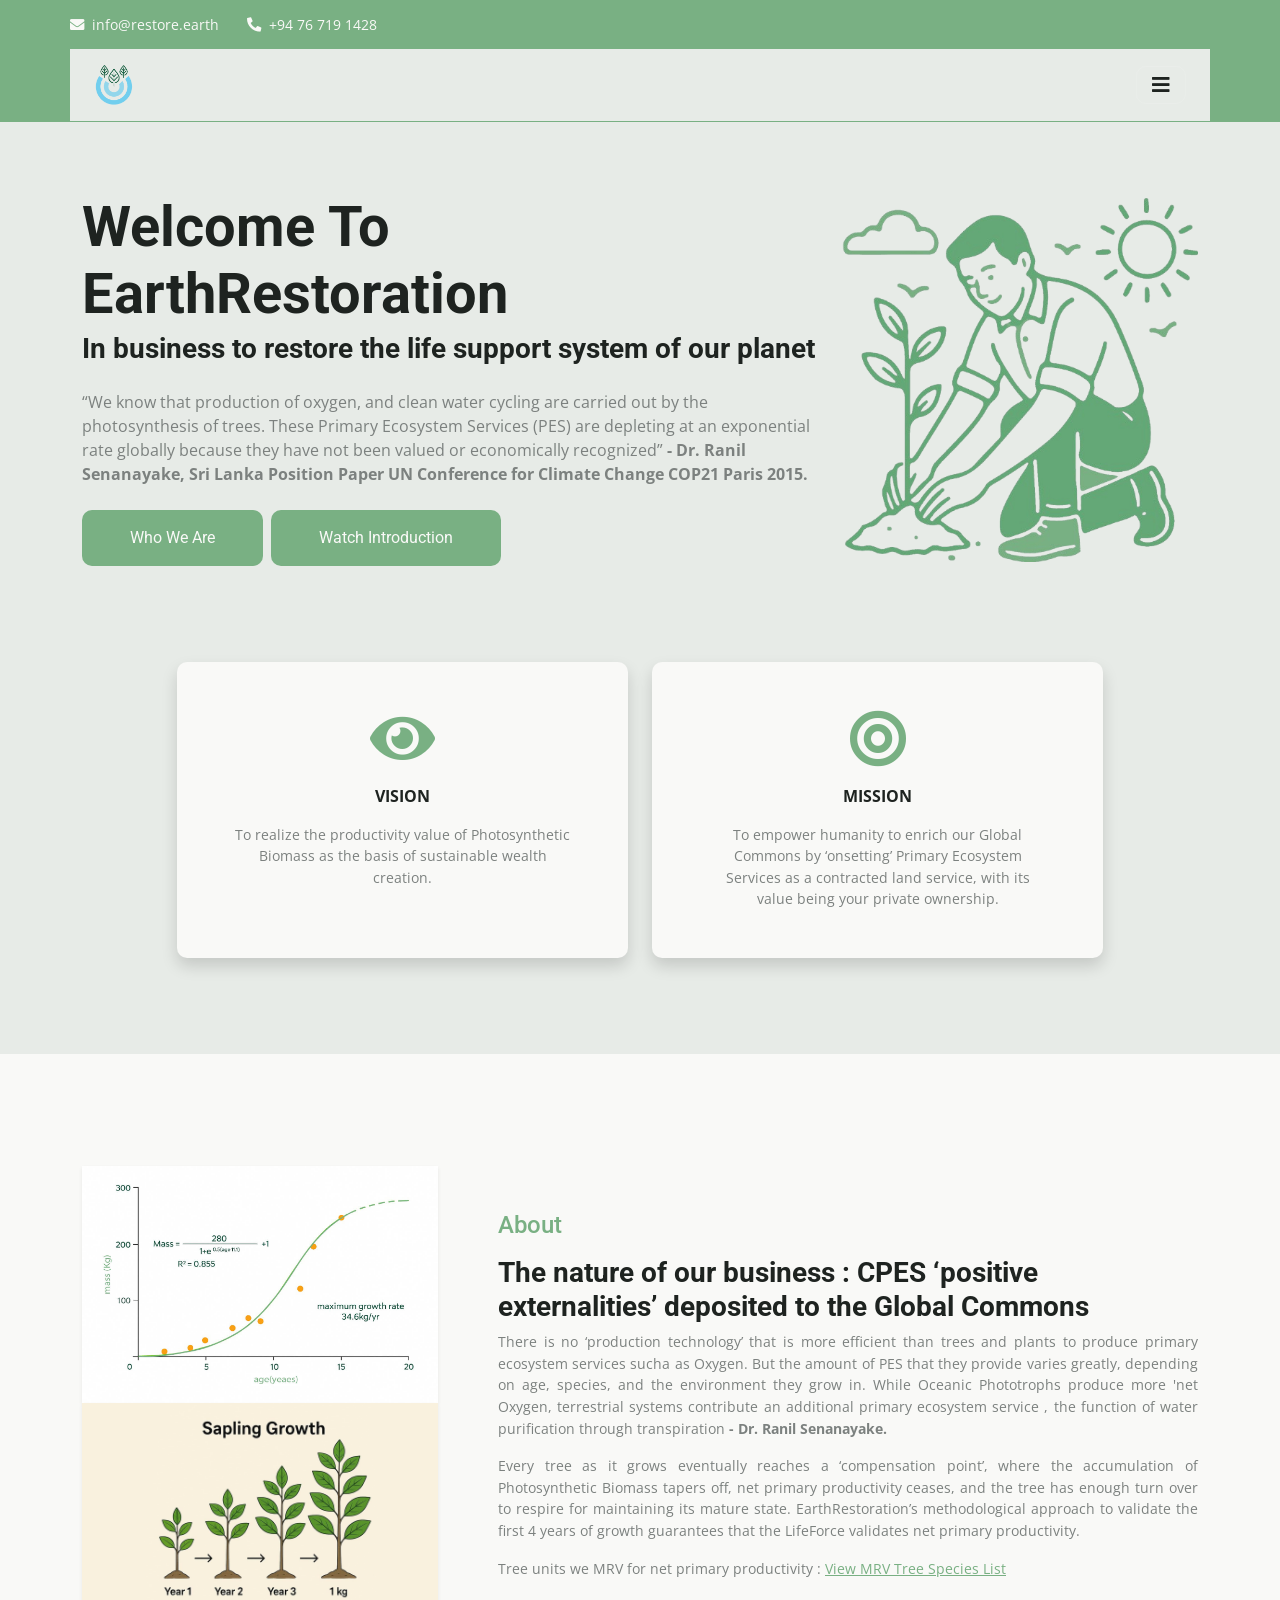
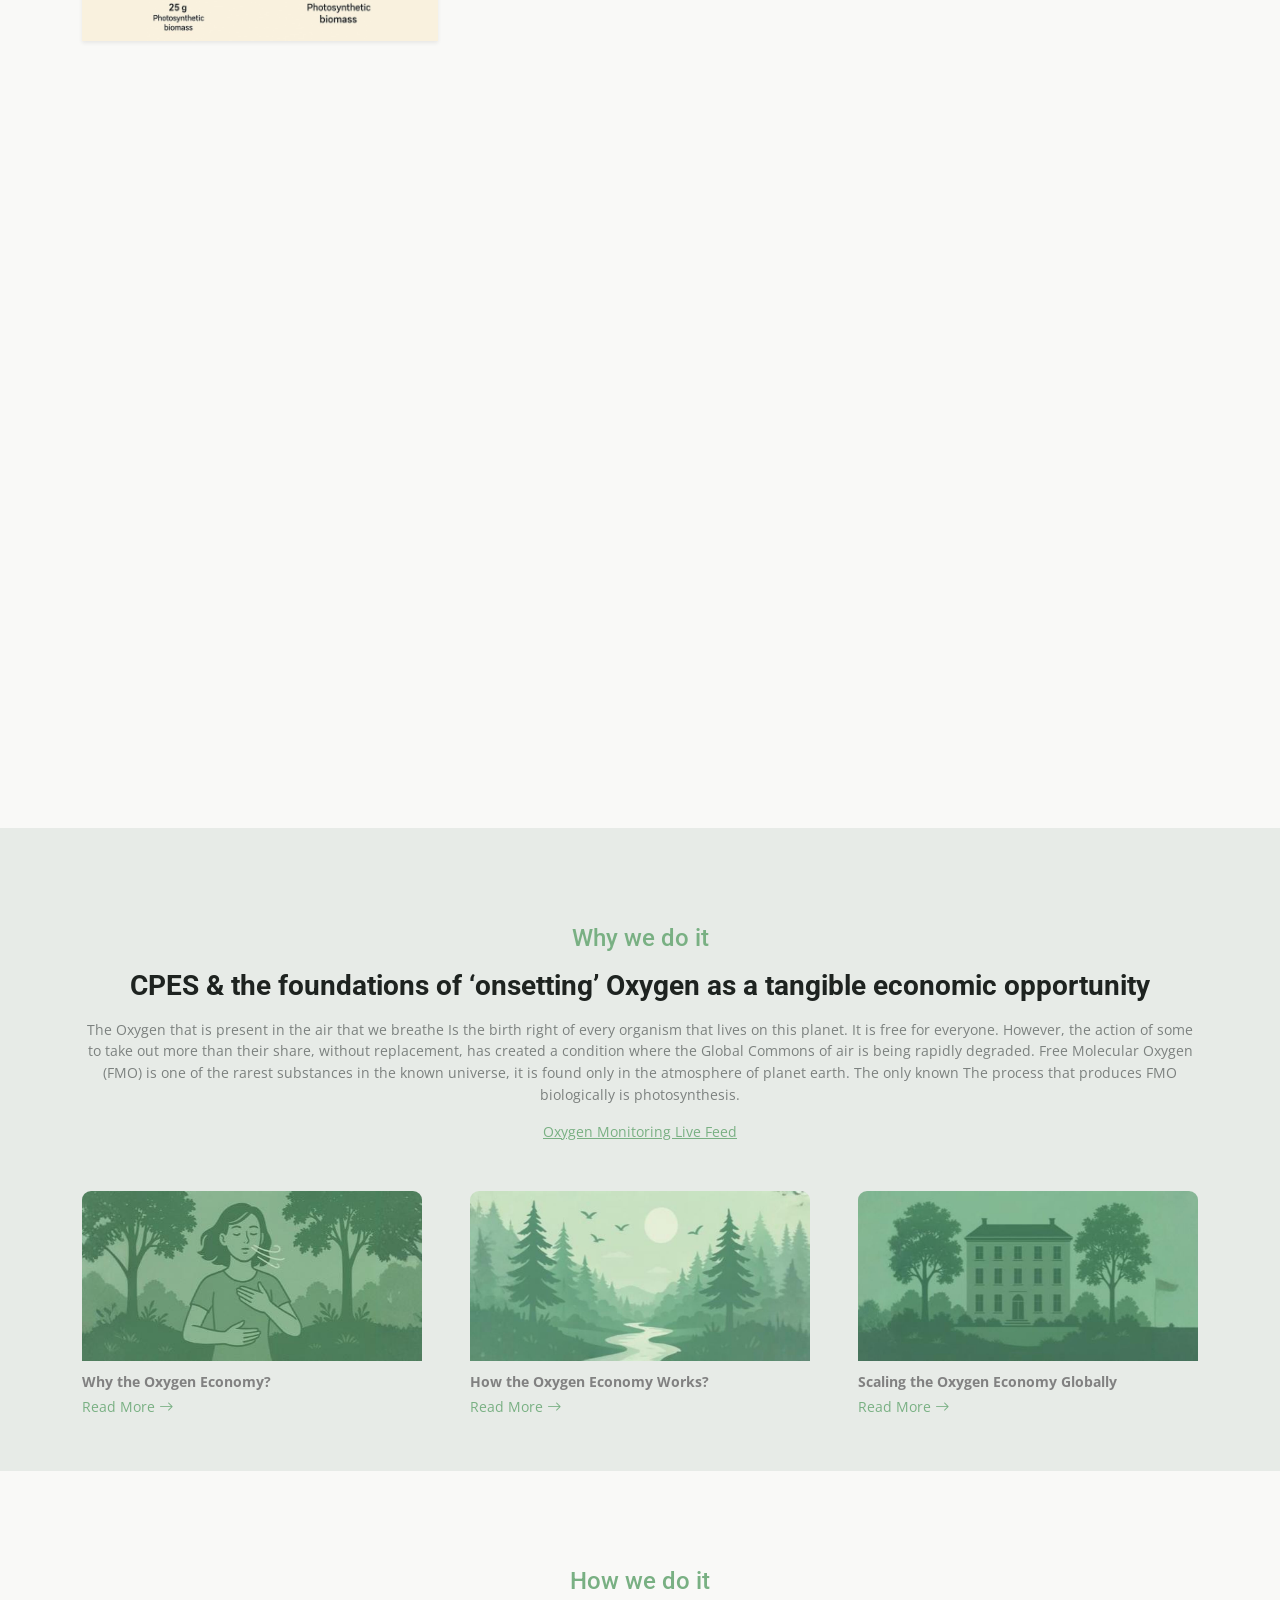
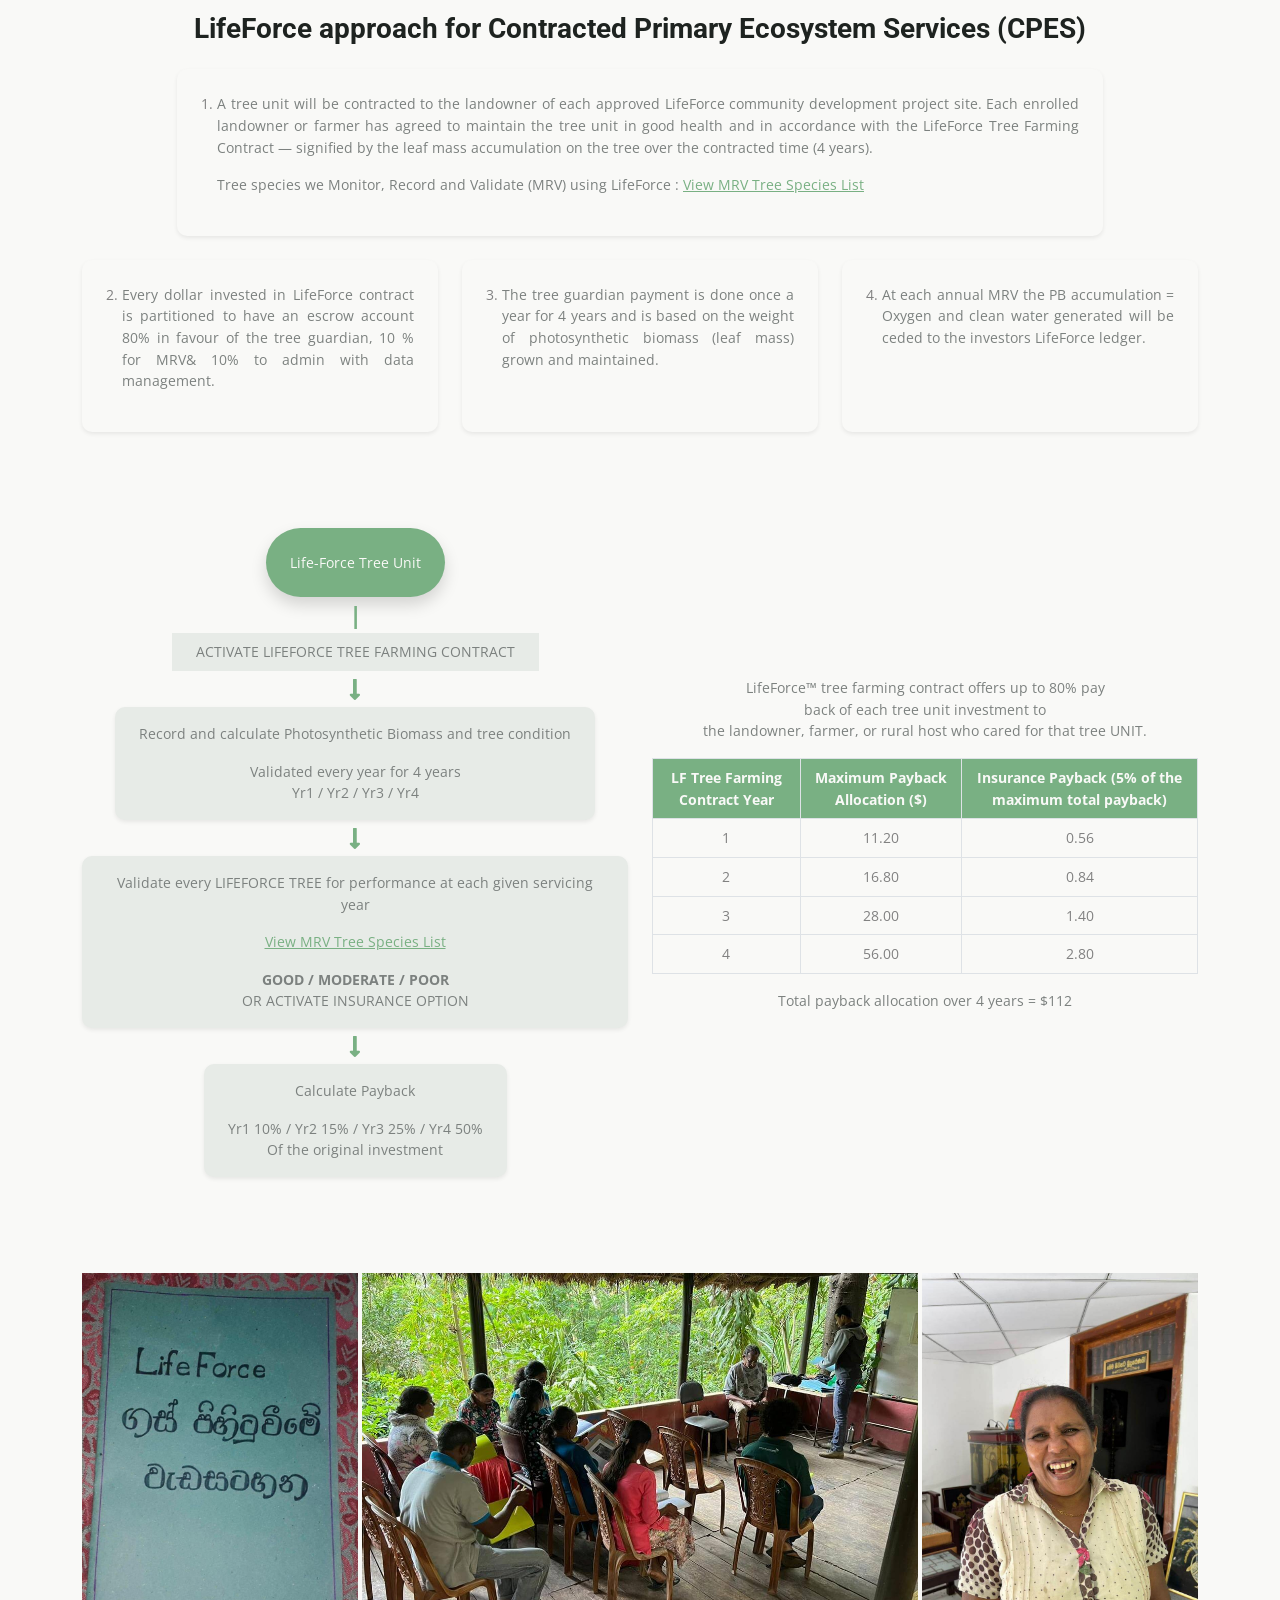
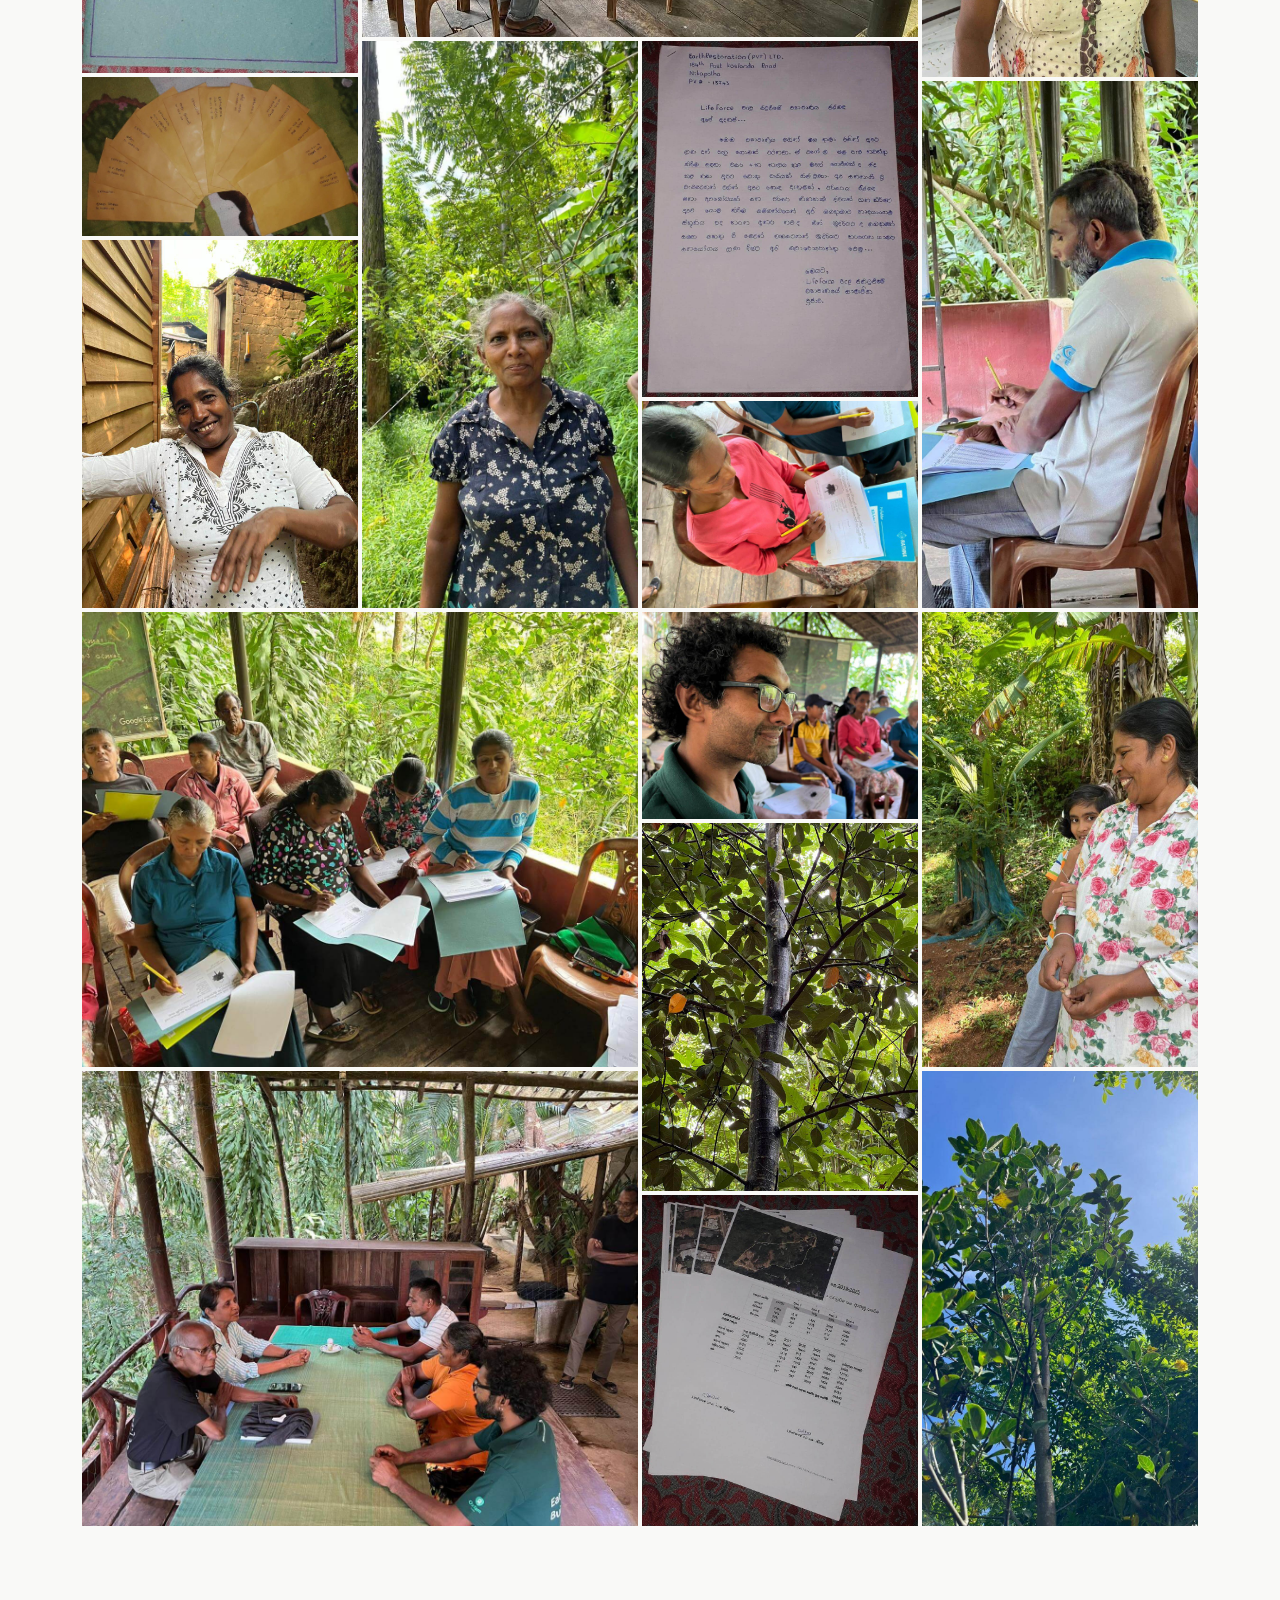
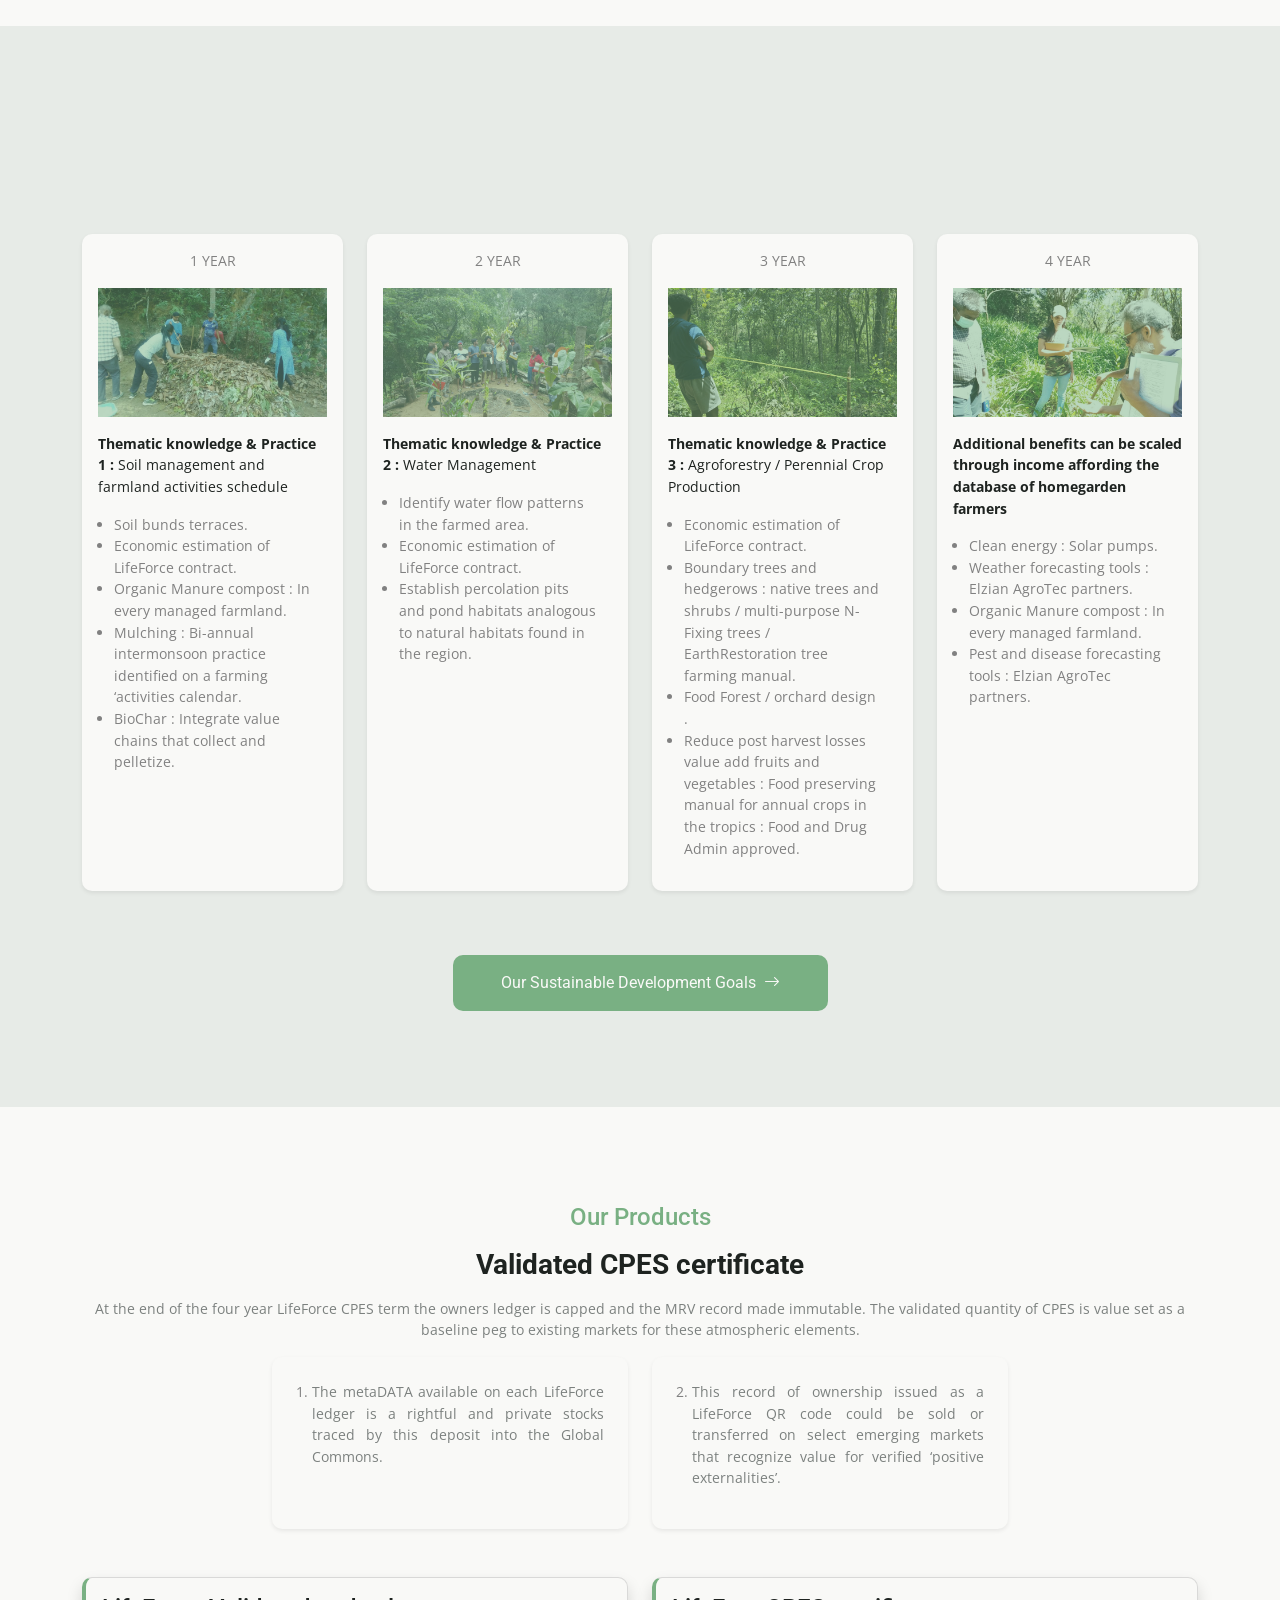
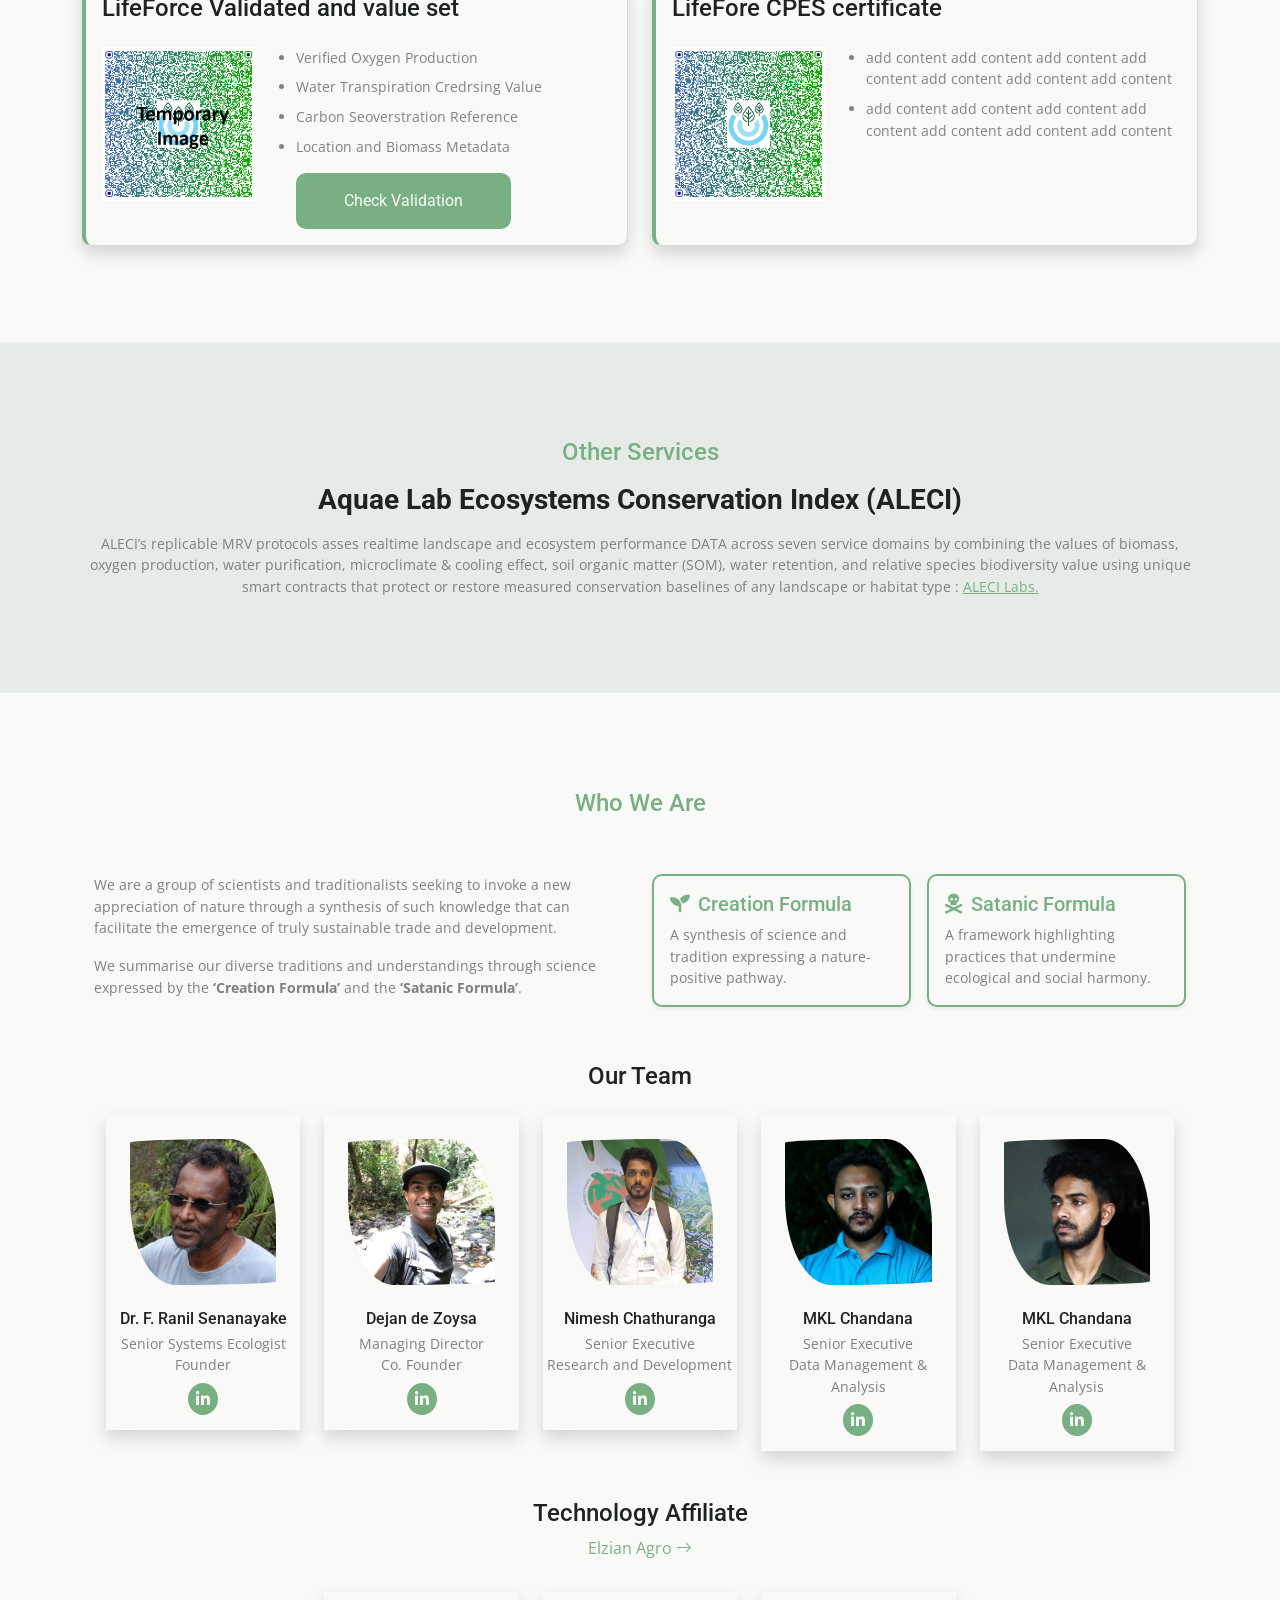
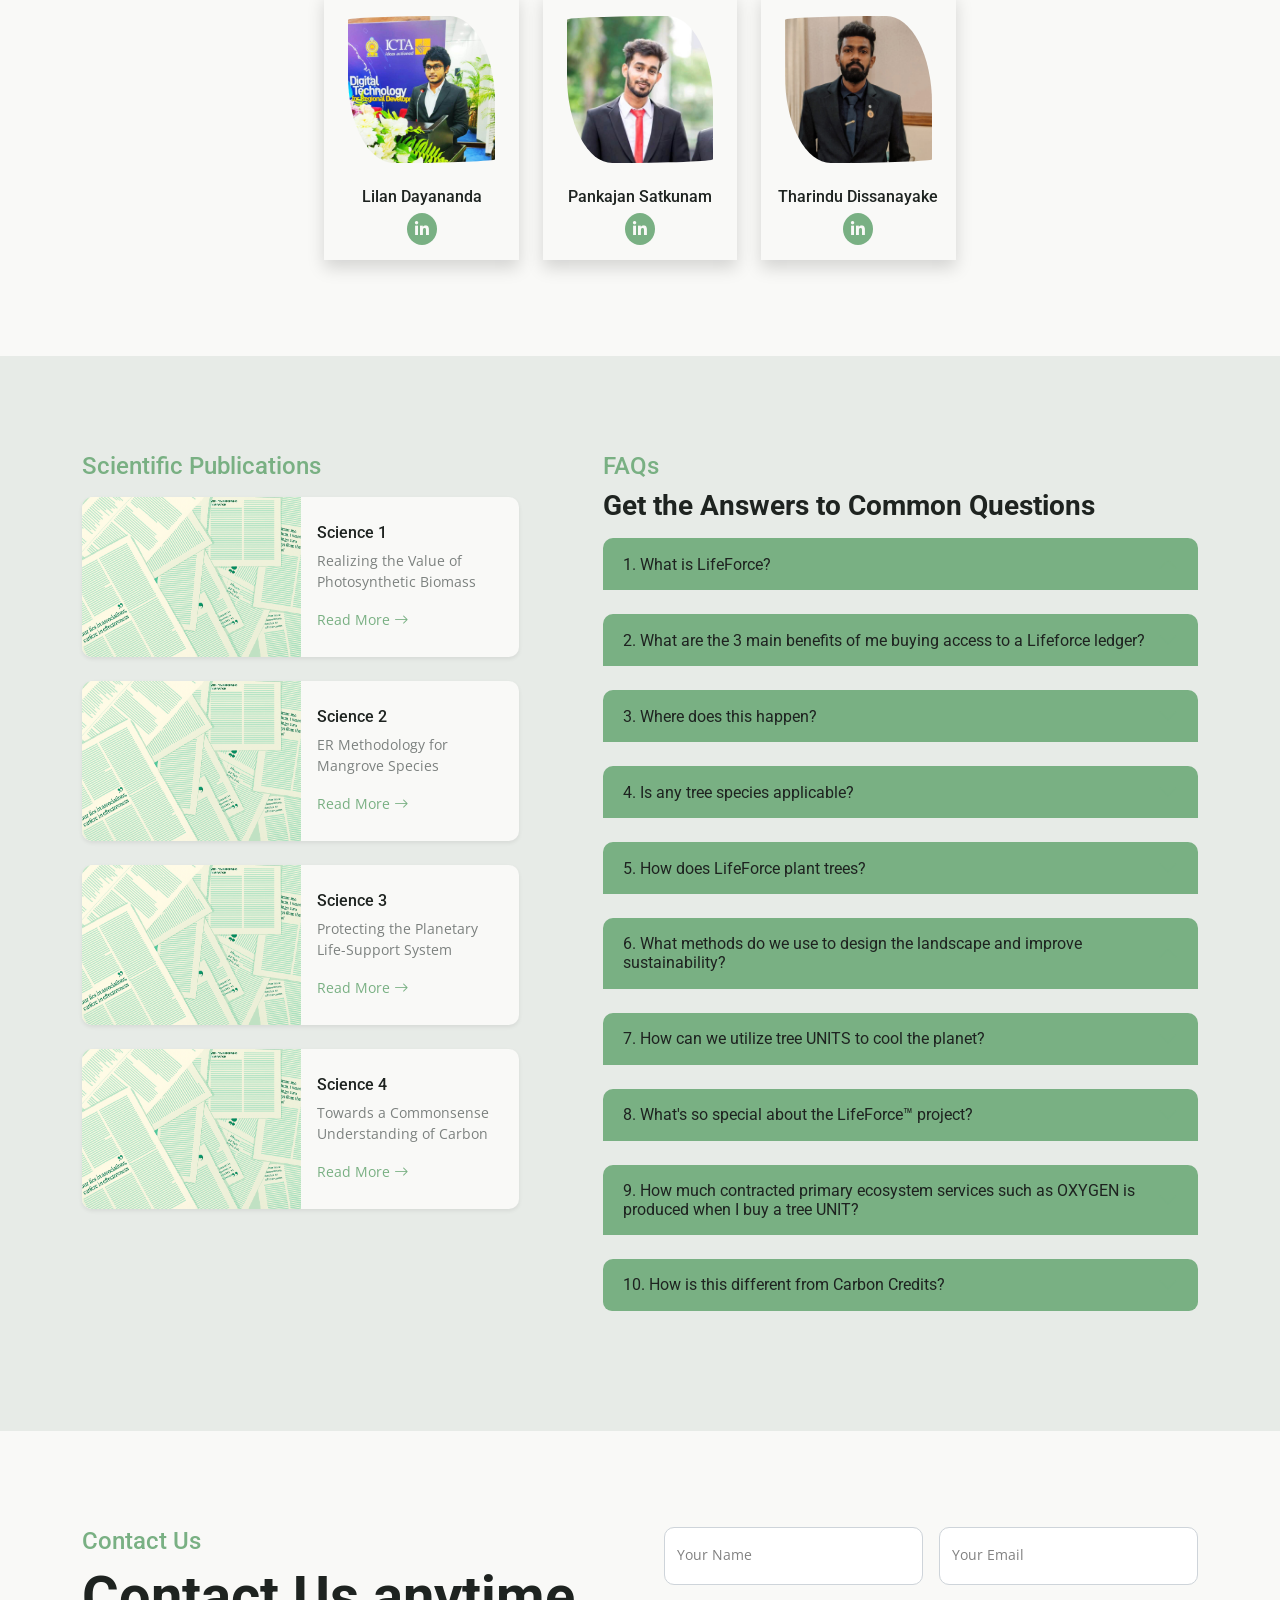
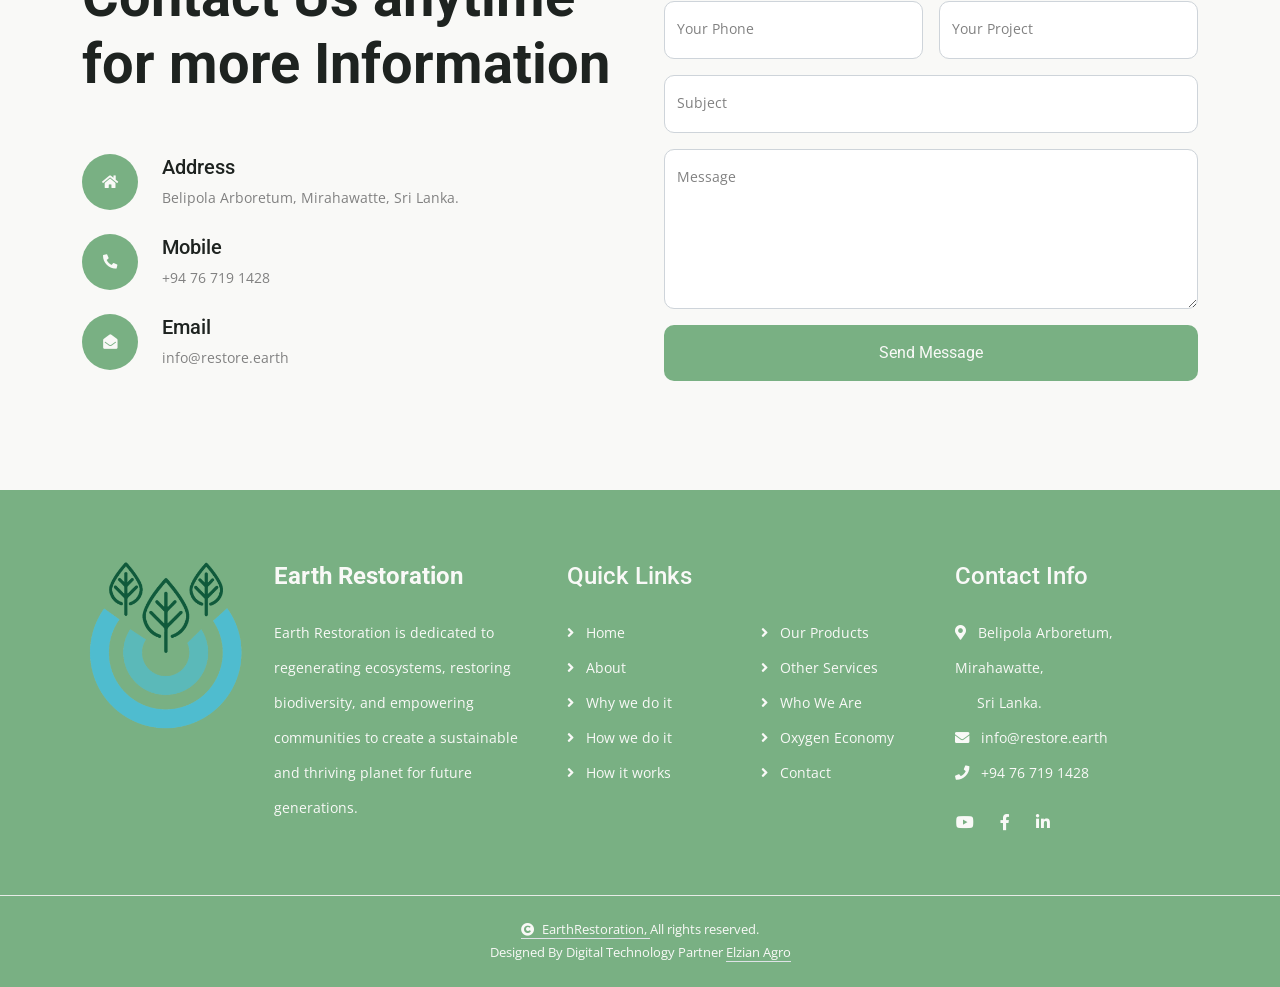
==== commit e4d984c6: "fix responsive issues" ====
--- a/index.html
+++ b/index.html
@@ -163,7 +163,7 @@
                 <i class="fas fa-eye fa-4x text-primary"></i>
               </div>
               <p class="fs-6 mb-3 fw-bold text-dark">VISION</p>
-              <p class="text-muted fs-6 px-2 mb-0">
+              <p class="text-muted px-2 mb-0">
                 To realize the productivity value of Photosynthetic Biomass as the basis of sustainable
                 wealth creation.
               </p>
@@ -177,7 +177,7 @@
                 <i class="fas fa-bullseye fa-4x text-primary"></i>
               </div>
               <p class="fs-6 mb-3 fw-bold text-dark">MISSION</p>
-              <p class="text-muted fs-6 px-2 mb-0">
+              <p class="text-muted px-2 mb-0">
                 To empower humanity to enrich our Global Commons by ‘onsetting’ Primary Ecosystem Services
                 as a contracted land service, with its value being your private ownership.
               </p>
@@ -205,7 +205,7 @@
               The nature of our business : CPES ‘positive externalities’ deposited to the Global Commons
             </h1>
 
-            <p class="fs-6 mb-3 text-muted text-justify">
+            <p class="mb-3 text-muted text-justify">
               There is no ‘production technology’ that is more efficient than trees and plants to produce
               primary ecosystem services sucha as Oxygen. But the amount of PES that they provide varies
               greatly, depending on age, species, and the environment they grow in. While Oceanic
@@ -213,14 +213,14 @@
               ecosystem service , the function of water purification through transpiration
               <strong> - Dr. Ranil Senanayake.</strong>
             </p>
-            <p class="fs-6 mb-3 text-muted text-justify">
+            <p class="mb-3 text-muted text-justify">
               Every tree as it grows eventually reaches a ‘compensation point’, where the accumulation of
               Photosynthetic Biomass tapers off, net primary productivity ceases, and the tree has enough
               turn over to respire for maintaining its mature state. EarthRestoration’s methodological
               approach to validate the first 4 years of growth guarantees that the LifeForce validates net
               primary productivity.
             </p>
-            <p class="fs-6 mb-3 text-muted">
+            <p class="mb-3 text-muted">
               Tree units we MRV for net primary productivity :
               <a class="text-primary text-decoration-underline"
                 href="https://docs.google.com/spreadsheets/d/1cjMuyBf2xflyYPe9vqd7NmDB5oiQ5T62/edit?usp=sharing&ouid=114287718403994648004&rtpof=true&sd=true"
@@ -249,7 +249,7 @@
           <h1 class="display-5 mb-3 text-dark fs-3">
             CPES & the foundations of ‘onsetting’ Oxygen as a tangible economic opportunity
           </h1>
-          <p class="text-muted fs-6">
+          <p class="text-muted">
             The Oxygen that is present in the air that we breathe Is the birth right of every organism that
             lives on this planet. It is free for everyone. However, the action of some to take out more than
             their share, without replacement, has created a condition where the Global Commons of air is
@@ -257,7 +257,7 @@
             universe, it is found only in the atmosphere of planet earth. The only known The process that
             produces FMO biologically is photosynthesis.
           </p>
-          <p class="text-muted fs-6">
+          <p class="text-muted">
             <a class="text-primary text-decoration-underline" href="https://www.oxygenlevels.org" target="_blank">Oxygen
               Monitoring Live Feed</a>
           </p>
@@ -449,7 +449,7 @@
             <div class="p-4 rounded h-100 hover-card shadow-sm bg-white">
               <ol>
                 <li>
-                  <p class="text-muted fs-6 text-justify">
+                  <p class="text-muted text-justify">
                     A tree unit will be contracted to the landowner of each approved LifeForce community
                     development project site. Each enrolled landowner or farmer has agreed to maintain the
                     tree unit in good health and in accordance with the LifeForce Tree Farming Contract —
@@ -457,7 +457,7 @@
                   </p>
                 </li>
                 <li style="list-style-type: none">
-                  <p class="text-muted mb-2 fs-6 text-justify">
+                  <p class="text-muted mb-2 text-justify">
                     Tree species we Monitor, Record and Validate (MRV) using LifeForce :
                     <a href="https://docs.google.com/spreadsheets/d/1cjMuyBf2xflyYPe9vqd7NmDB5oiQ5T62/edit?usp=sharing&ouid=114287718403994648004&rtpof=true&sd=true"
                       target="_blank" class="text-primary text-decoration-underline">View MRV Tree Species List</a>
@@ -471,7 +471,7 @@
             <div class="p-4 rounded h-100 hover-card shadow-sm bg-white">
               <ol start="2">
                 <li>
-                  <p class="text-muted fs-6 mb-0 text-justify">
+                  <p class="text-muted mb-0 text-justify">
                     Every dollar invested in LifeForce contract is partitioned to have an escrow account 80%
                     in favour of the tree guardian, 10 % for MRV& 10% to admin with data management.
                   </p>
@@ -484,7 +484,7 @@
             <div class="p-4 rounded h-100 hover-card shadow-sm bg-white">
               <ol start="3">
                 <li>
-                  <p class="text-muted fs-6 mb-0 text-justify">
+                  <p class="text-muted mb-0 text-justify">
                     The tree guardian payment is done once a year for 4 years and is based on the weight of
                     photosynthetic biomass (leaf mass) grown and maintained.
                   </p>
@@ -496,7 +496,7 @@
             <div class="p-4 rounded h-100 hover-card shadow-sm bg-white">
               <ol start="4">
                 <li>
-                  <p class="text-muted fs-6 mb-0 text-justify">
+                  <p class="text-muted mb-0 text-justify">
                     At each annual MRV the PB accumulation = Oxygen and clean water generated will be ceded
                     to the investors LifeForce ledger.
                   </p>
@@ -580,7 +580,7 @@
           </div>
 
           <div class="col-xl-6 d-flex flex-column justify-content-center pt-4 pt-xl-0 wow fadeInRight">
-            <p class="text-muted fs-6">
+            <p class="text-muted">
               LifeForce™ tree farming contract offers up to 80% pay <br />back of each tree unit investment
               to <br />the landowner, farmer, or rural host who cared for that tree UNIT.
             </p>
@@ -617,7 +617,7 @@
                   </tr>
                 </tbody>
               </table>
-              <p class="text-muted fs-6">Total payback allocation over 4 years = $112</p>
+              <p class="text-muted">Total payback allocation over 4 years = $112</p>
             </div>
           </div>
         </div>
@@ -714,7 +714,7 @@
         <div class="text-center pt-5">
           <div class="wow fadeInUp">
             <h4 class="text-primary">How it works</h4>
-            <p class="text-muted fs-6">
+            <p class="text-muted">
               What we do in terms of servicing each LifeForce unit is identified through Climate smart
               agriculture and Analog Forestry intervention modules that are accessible to the community of
               LifeForce landowners . The thematic areas of education for year 1 to 4 are identified.
@@ -732,7 +732,7 @@
                       <div class="color-overlay"></div>
                     </a>
                   </div>
-                  <p class="text-start text-dark fs-6 text-justify-sm">
+                  <p class="text-start text-dark text-justify-sm">
                     <strong>Thematic knowledge & Practice 1 : </strong>Soil management and farmland
                     activities schedule
                   </p>
@@ -761,7 +761,7 @@
                       <div class="color-overlay"></div>
                     </a>
                   </div>
-                  <p class="text-start text-dark fs-6 text-justify-sm">
+                  <p class="text-start text-dark text-justify-sm">
                     <strong>Thematic knowledge & Practice 2 : </strong>Water Management
                   </p>
 
@@ -787,7 +787,7 @@
                       <div class="color-overlay"></div>
                     </a>
                   </div>
-                  <p class="text-start text-dark fs-6 text-justify-sm">
+                  <p class="text-start text-dark text-justify-sm">
                     <strong>Thematic knowledge & Practice 3 : </strong>Agroforestry / Perennial Crop
                     Production
                   </p>
@@ -818,7 +818,7 @@
                       <div class="color-overlay"></div>
                     </a>
                   </div>
-                  <p class="text-start text-dark fs-6 text-justify-sm">
+                  <p class="text-start text-dark text-justify-sm">
                     <strong>Additional benefits can be scaled through income affording the database of homegarden
                       farmers
                     </strong>
@@ -854,7 +854,7 @@
         <div class="text-center wow fadeInUp pt-5">
           <h4 class="text-primary mb-3">Our Products</h4>
           <h1 class="display-5 mb-3 text-dark fs-3">Validated CPES certificate</h1>
-          <p class="text-muted fs-6">
+          <p class="text-muted">
             At the end of the four year LifeForce CPES term the owners ledger is capped and the MRV record
             made immutable. The validated quantity of CPES is value set as a baseline peg to existing
             markets for these atmospheric elements.
@@ -957,7 +957,7 @@
         <div class="text-center mb-5 wow fadeInUp pt-5">
           <h4 class="text-primary mb-3">Other Services</h4>
           <h1 class="display-5 mb-3 text-dark fs-3">Aquae Lab Ecosystems Conservation Index (ALECI)</h1>
-          <p class="text-muted fs-6">
+          <p class="text-muted">
             ALECI’s replicable MRV protocols asses realtime landscape and ecosystem performance DATA across
             seven service domains by combining the values of biomass, oxygen production, water purification,
             microclimate & cooling effect, soil organic matter (SOM), water retention, and relative species
@@ -985,12 +985,12 @@
           <div class="row">
             <!-- Left Text Column -->
             <div class="col-lg-6 mb-4 mb-lg-0 wow fadeInLeft">
-              <p class="text-muted fs-6 text-justify-sm">
+              <p class="text-muted text-justify-sm">
                 We are a group of scientists and traditionalists seeking to invoke a new appreciation of
                 nature through a synthesis of such knowledge that can facilitate the emergence of truly
                 sustainable trade and development.
               </p>
-              <p class="text-muted fs-6 text-justify-sm">
+              <p class="text-muted text-justify-sm">
                 We summarise our diverse traditions and understandings through science expressed by the
                 <strong>‘Creation Formula’</strong> and the <strong>‘Satanic Formula’</strong>.
               </p>
@@ -1035,7 +1035,7 @@
         <h4 class="text-dark">Our Team</h4>
       </div>
 
-      <div class="row row-cols-1 row-cols-sm-2 row-cols-lg-4 row-cols-xl-5 g-4 justify-content-center">
+      <div class="row row-cols-1 row-cols-sm-2 row-cols-lg-4 row-cols-xl-5 g-4 justify-content-center px-4">
         <div class="col wow fadeInUp" data-wow-delay="0.1s">
           <div class="team-card rounded-4 shadow overflow-hidden">
             <div class="flip-card-img-wrapper">
@@ -1197,7 +1197,7 @@
         </p>
       </div>
 
-      <div class="row row-cols-1 row-cols-sm-2 row-cols-lg-4 row-cols-xl-5 g-4 justify-content-center">
+      <div class="row row-cols-1 row-cols-sm-2 row-cols-lg-4 row-cols-xl-5 g-4 justify-content-center px-4">
         <div class="col wow fadeInUp" data-wow-delay="0.1s">
           <div class="team-card rounded-4 shadow overflow-hidden">
             <div class="">
@@ -1343,7 +1343,7 @@
               </div>
             </div>
           </div>
-          <div class="col-lg-7 wow fadeInRight" data-wow-delay="0.3s" style="padding-left: 40px">
+          <div class="col-lg-7 wow fadeInRight divide-padding" data-wow-delay="0.3s">
             <h4 class="text-primary">FAQs</h4>
             <h1 class="display-5 text-dark fs-3 mb-3">Get the Answers to Common Questions</h1>
 
--- a/css/style.css
+++ b/css/style.css
@@ -467,11 +467,12 @@
 }
 
 .testimonial-carousel .owl-item {
-  height: 100% !important;
+  height: 520px !important;
+  padding-bottom: 30px !important;
 }
 
 .testimonial-item {
-  min-height: 300px;
+  min-height: 100%;
   display: flex;
   flex-direction: column;
   justify-content: space-between;
@@ -490,7 +491,6 @@
   margin: 0 5px;
   width: 15px;
   height: 15px;
-  background: var(--bs-light);
   border: 1px solid var(--bs-blue);
   border-radius: 10px;
   transition: 0.5s;
@@ -499,6 +499,10 @@
 .testimonial .testimonial-carousel .owl-dot.active {
   width: 40px;
   background: var(--bs-blue);
+}
+
+.testimonial-item p {
+  flex-grow: 1;
 }
 
 /* Oxygen Economy  End */
@@ -793,4 +797,10 @@
   transform: translateY(-5px);
 }
 
+@media (min-width: 991px) {
+  .divide-padding {
+    padding-left: 60px;
+  }
+}
+
 /*** Common end ***/
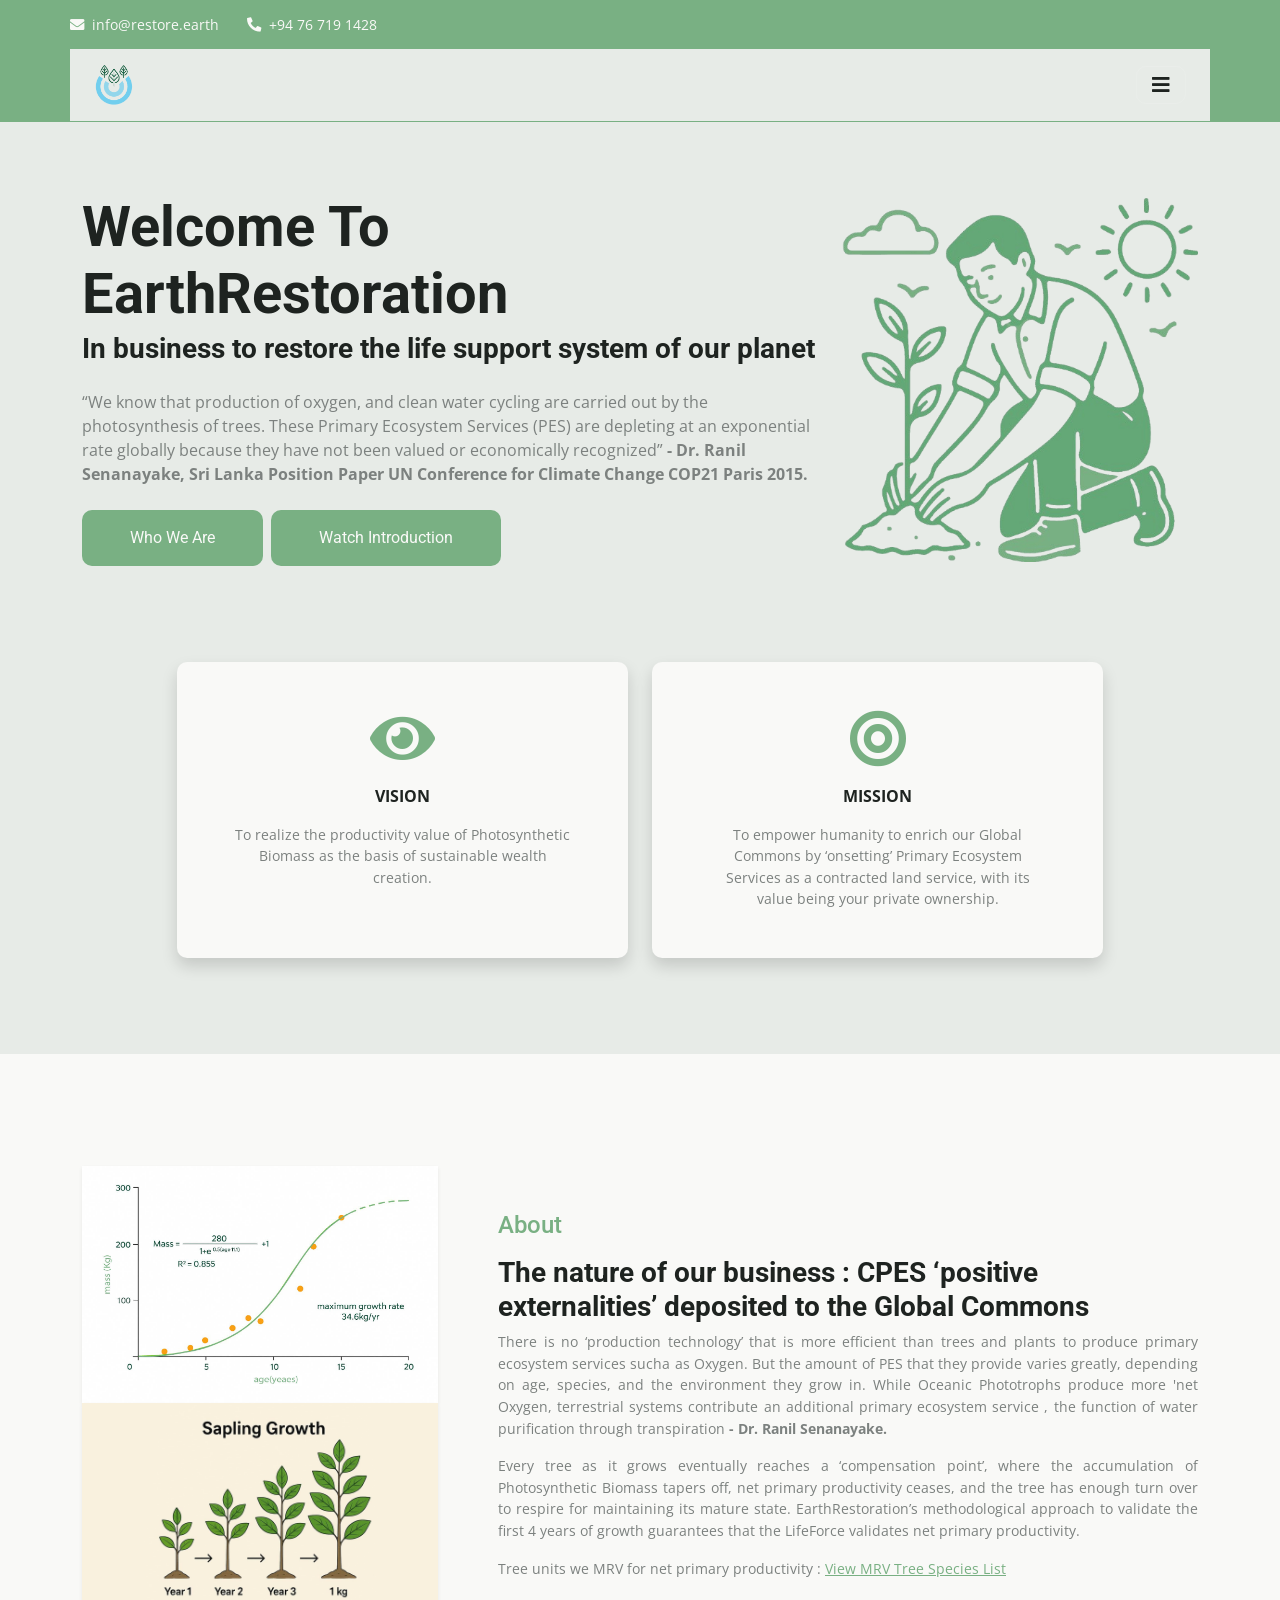
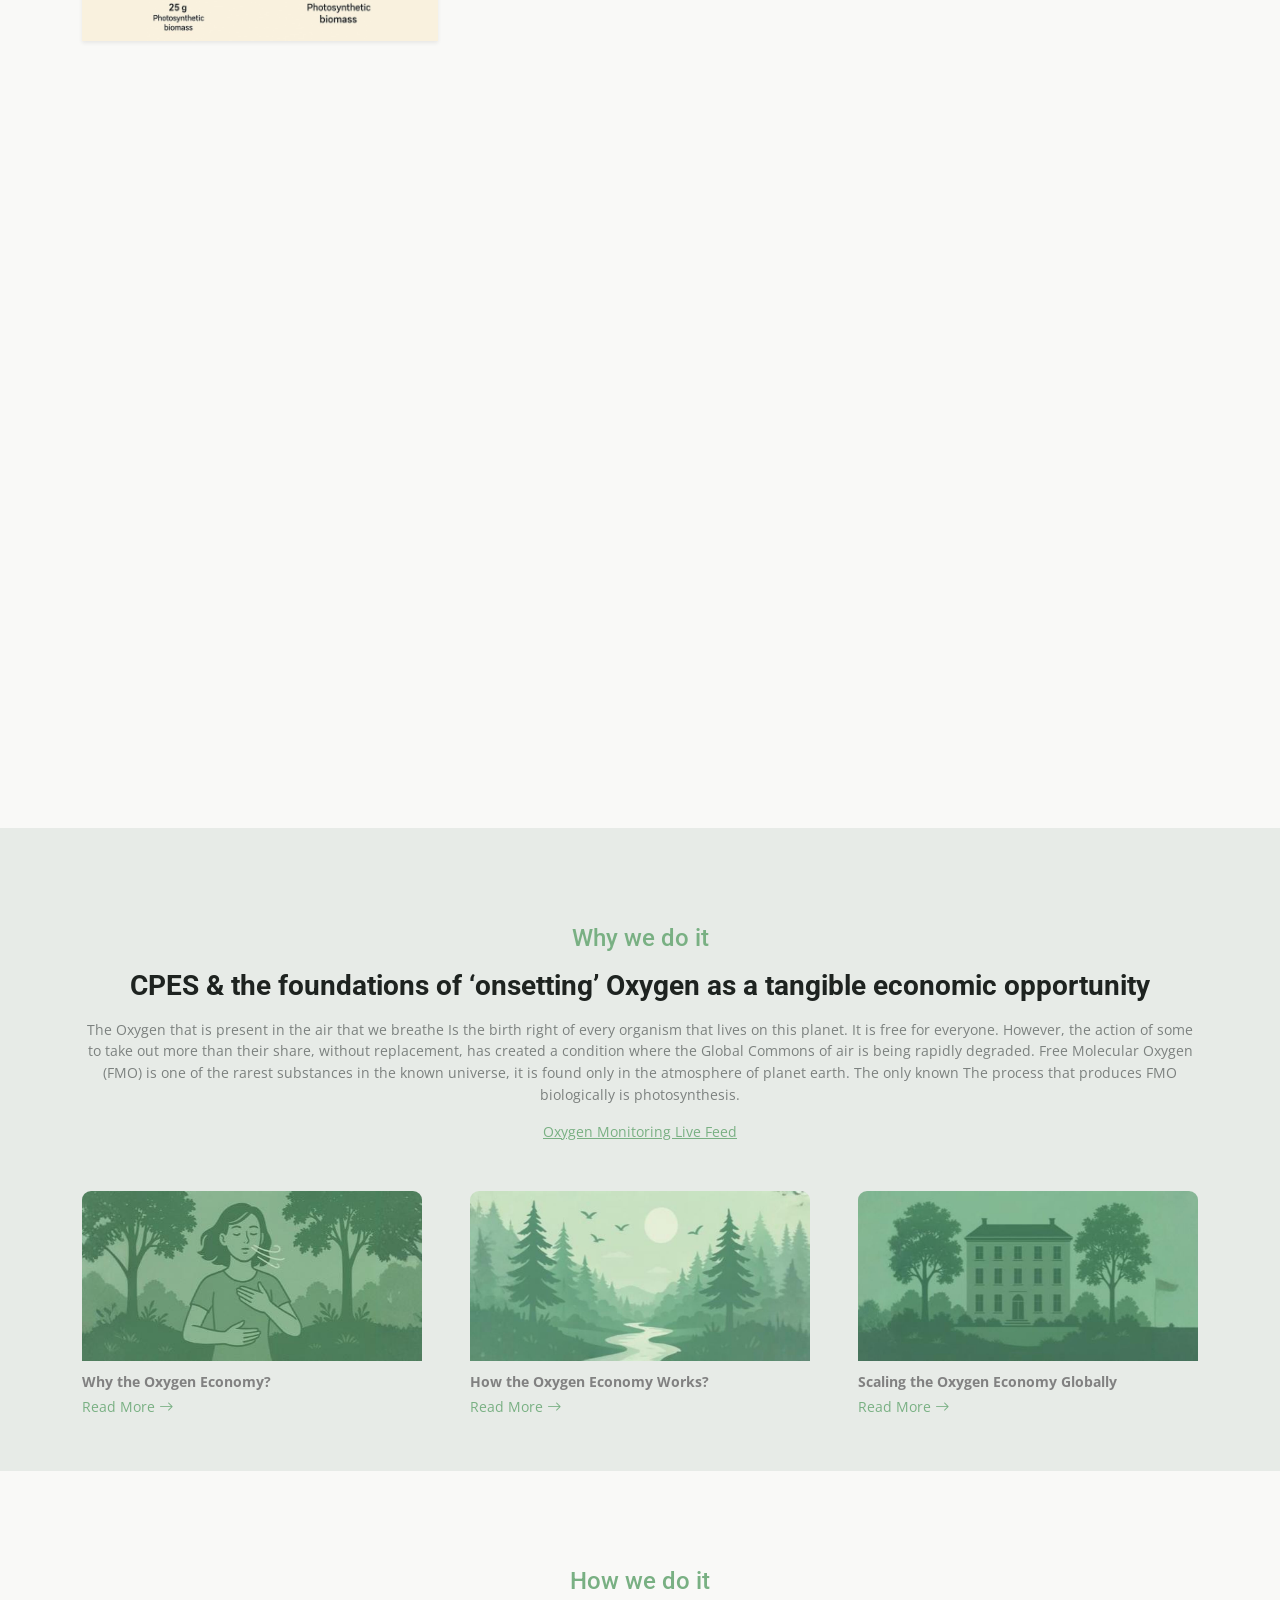
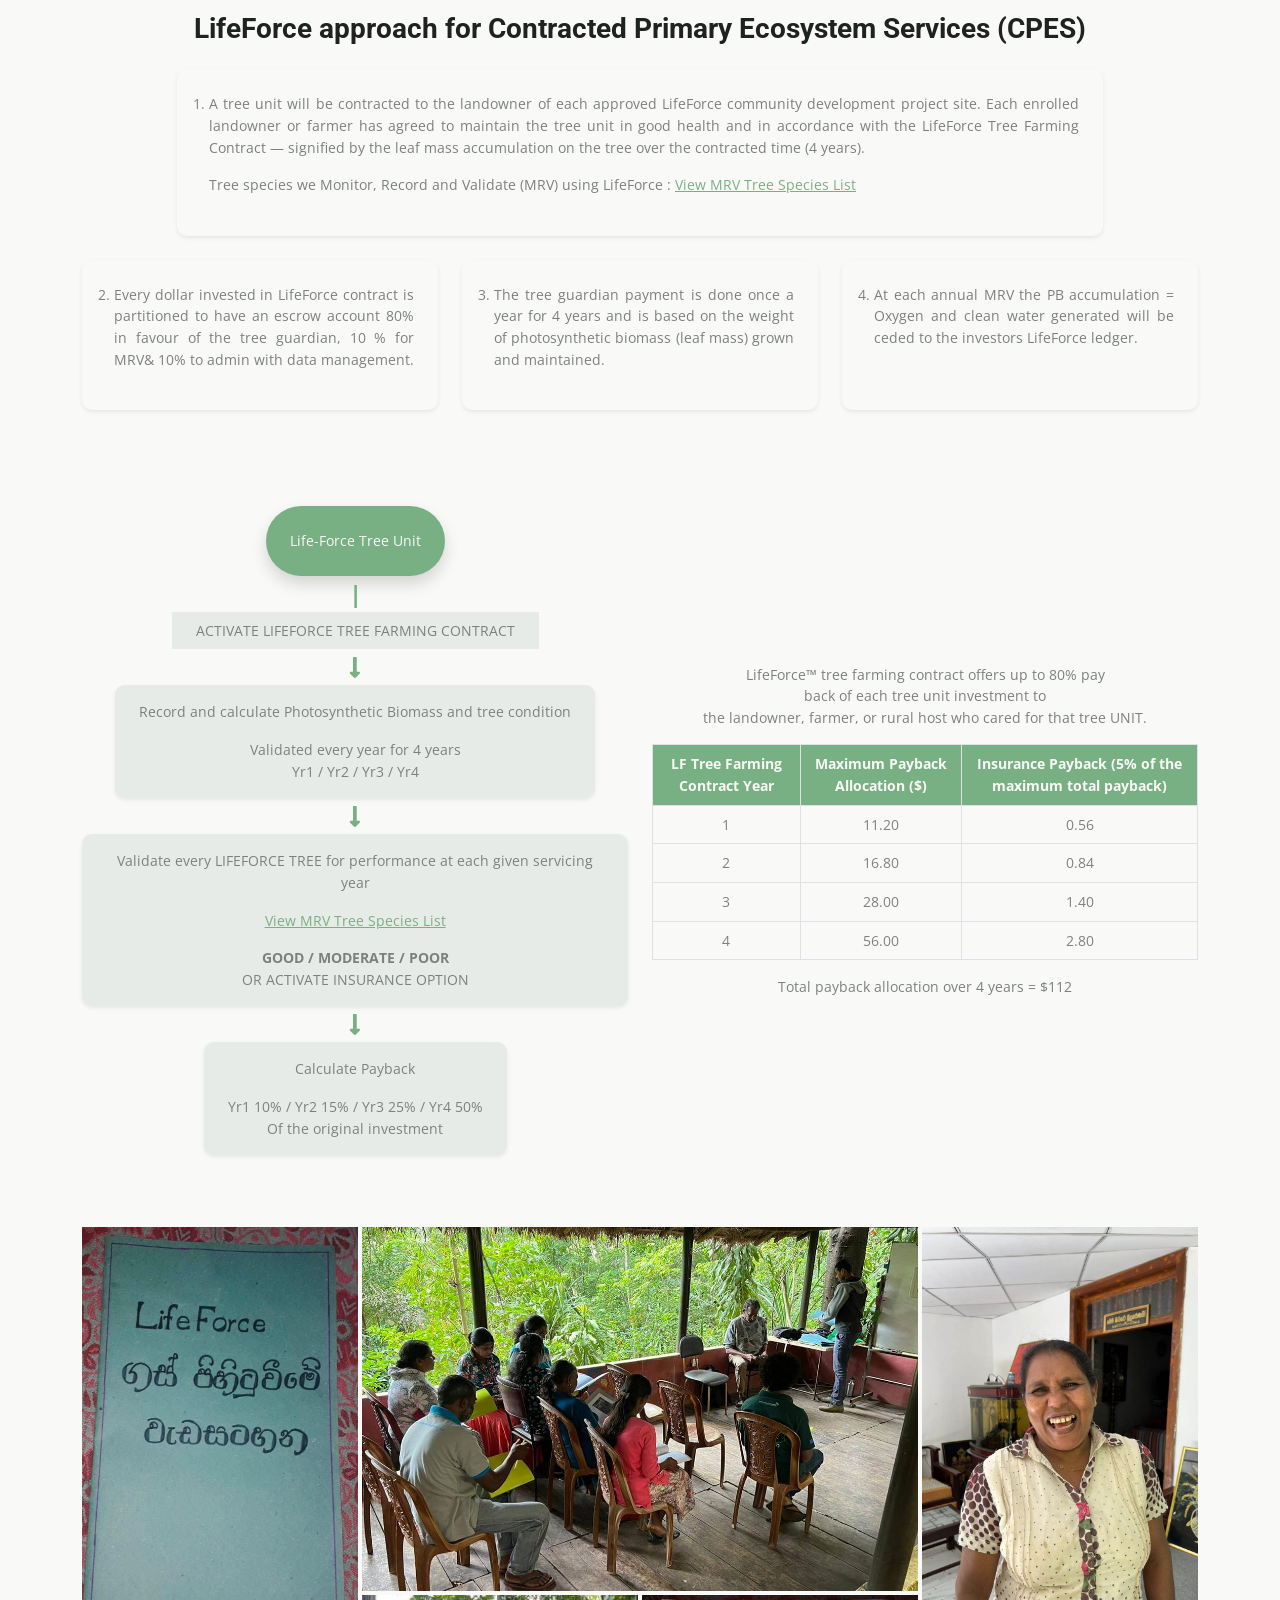
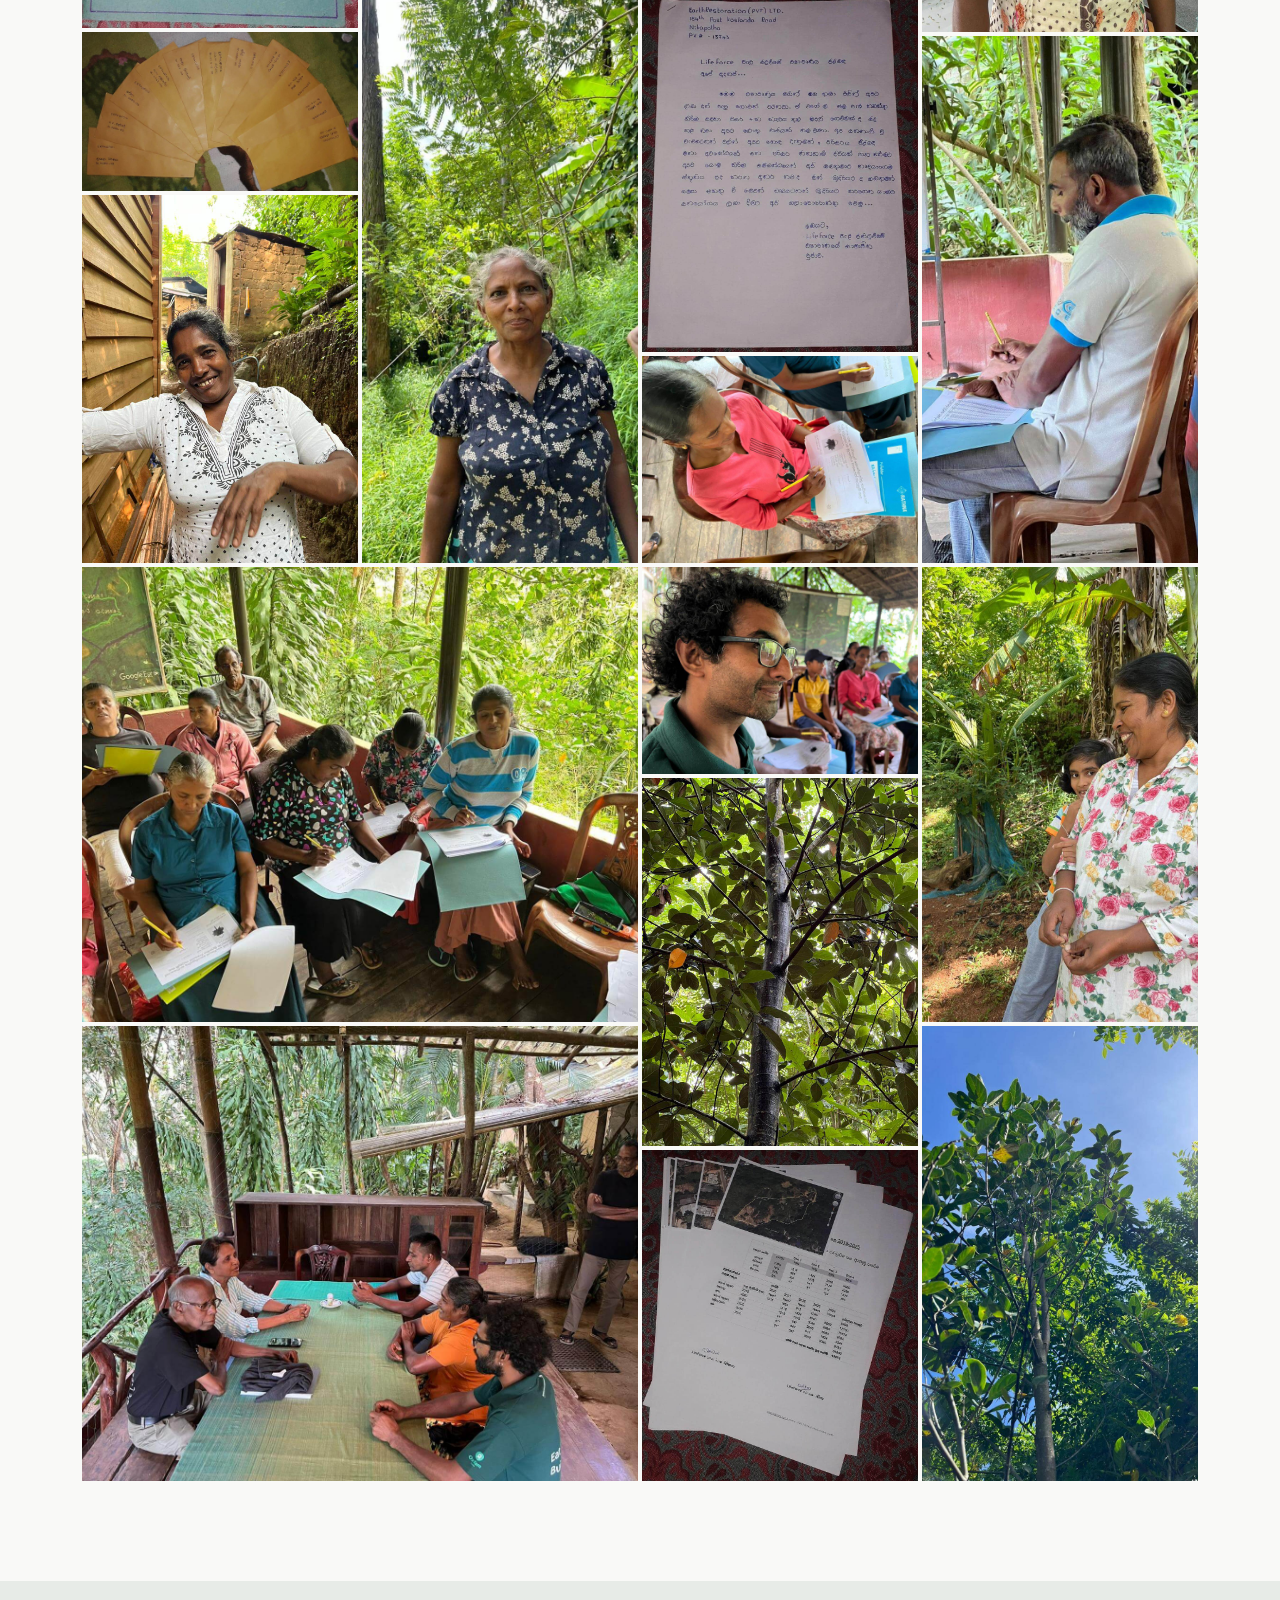
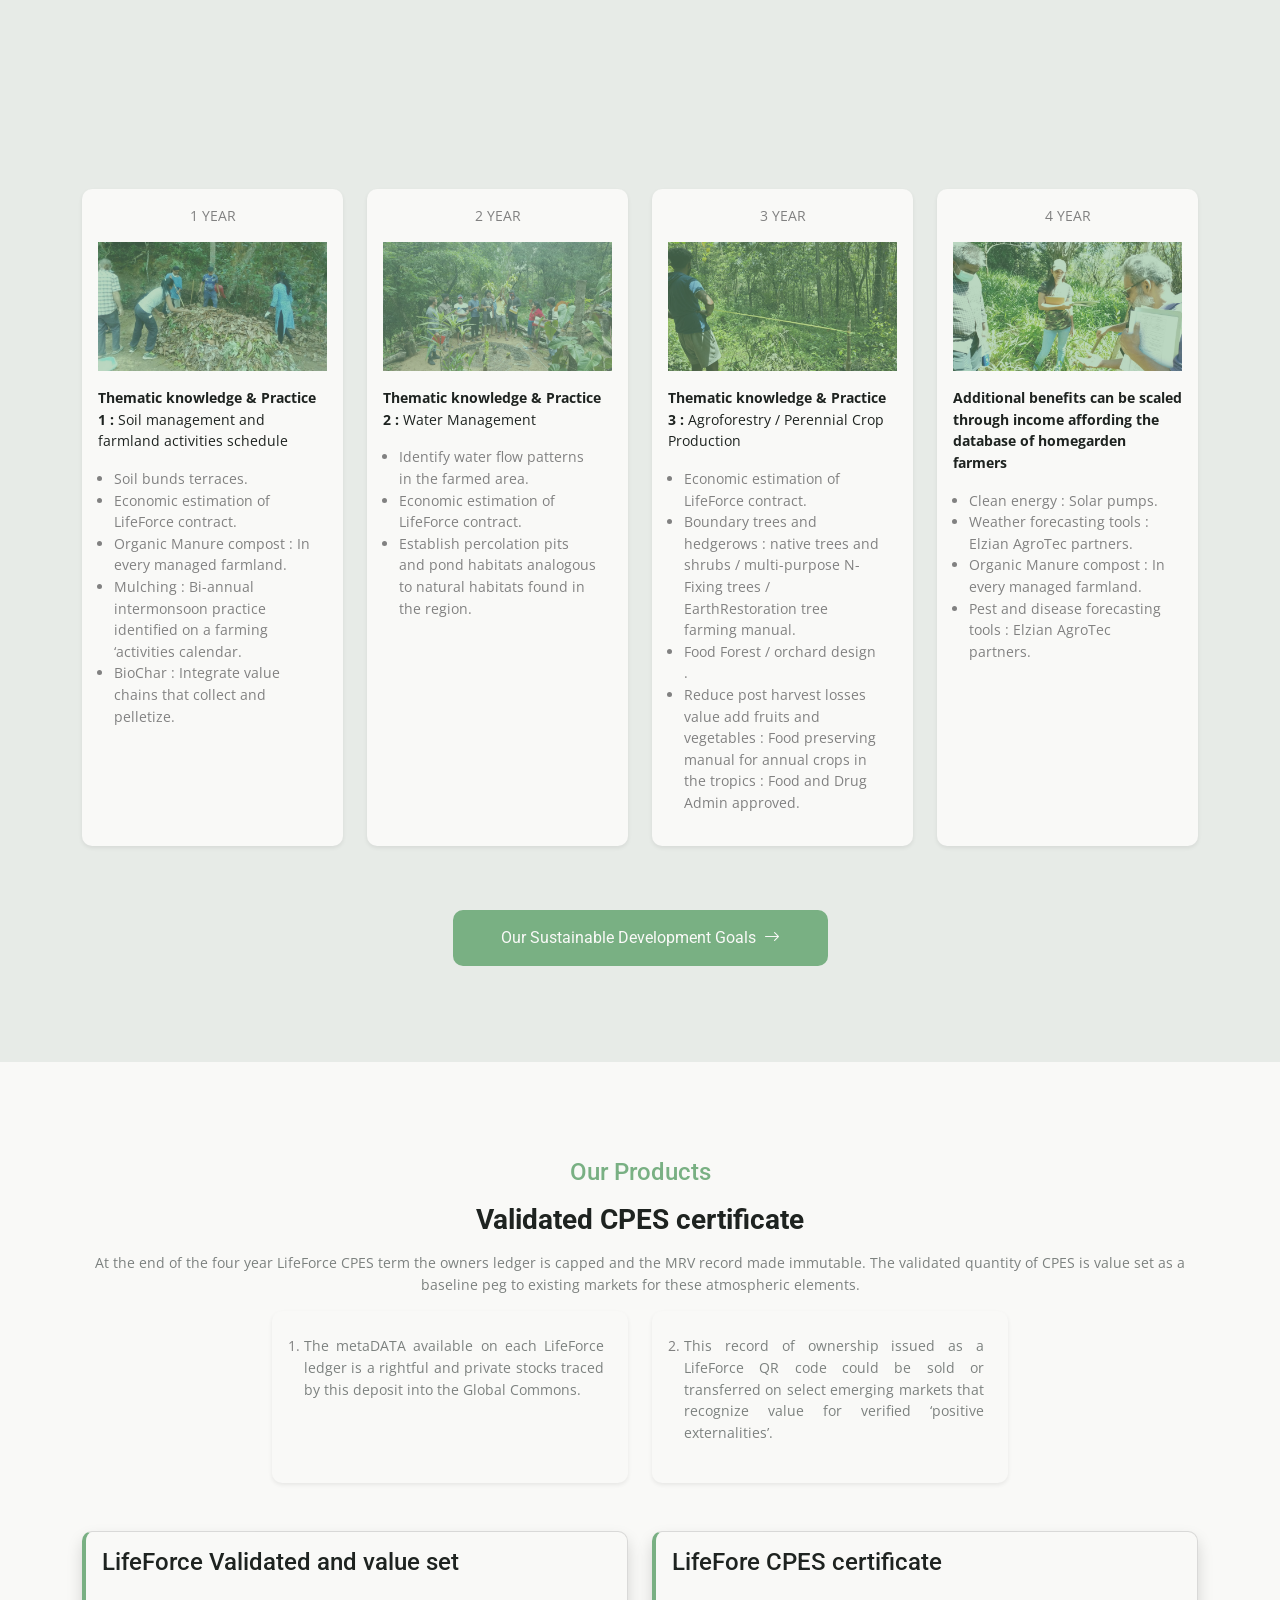
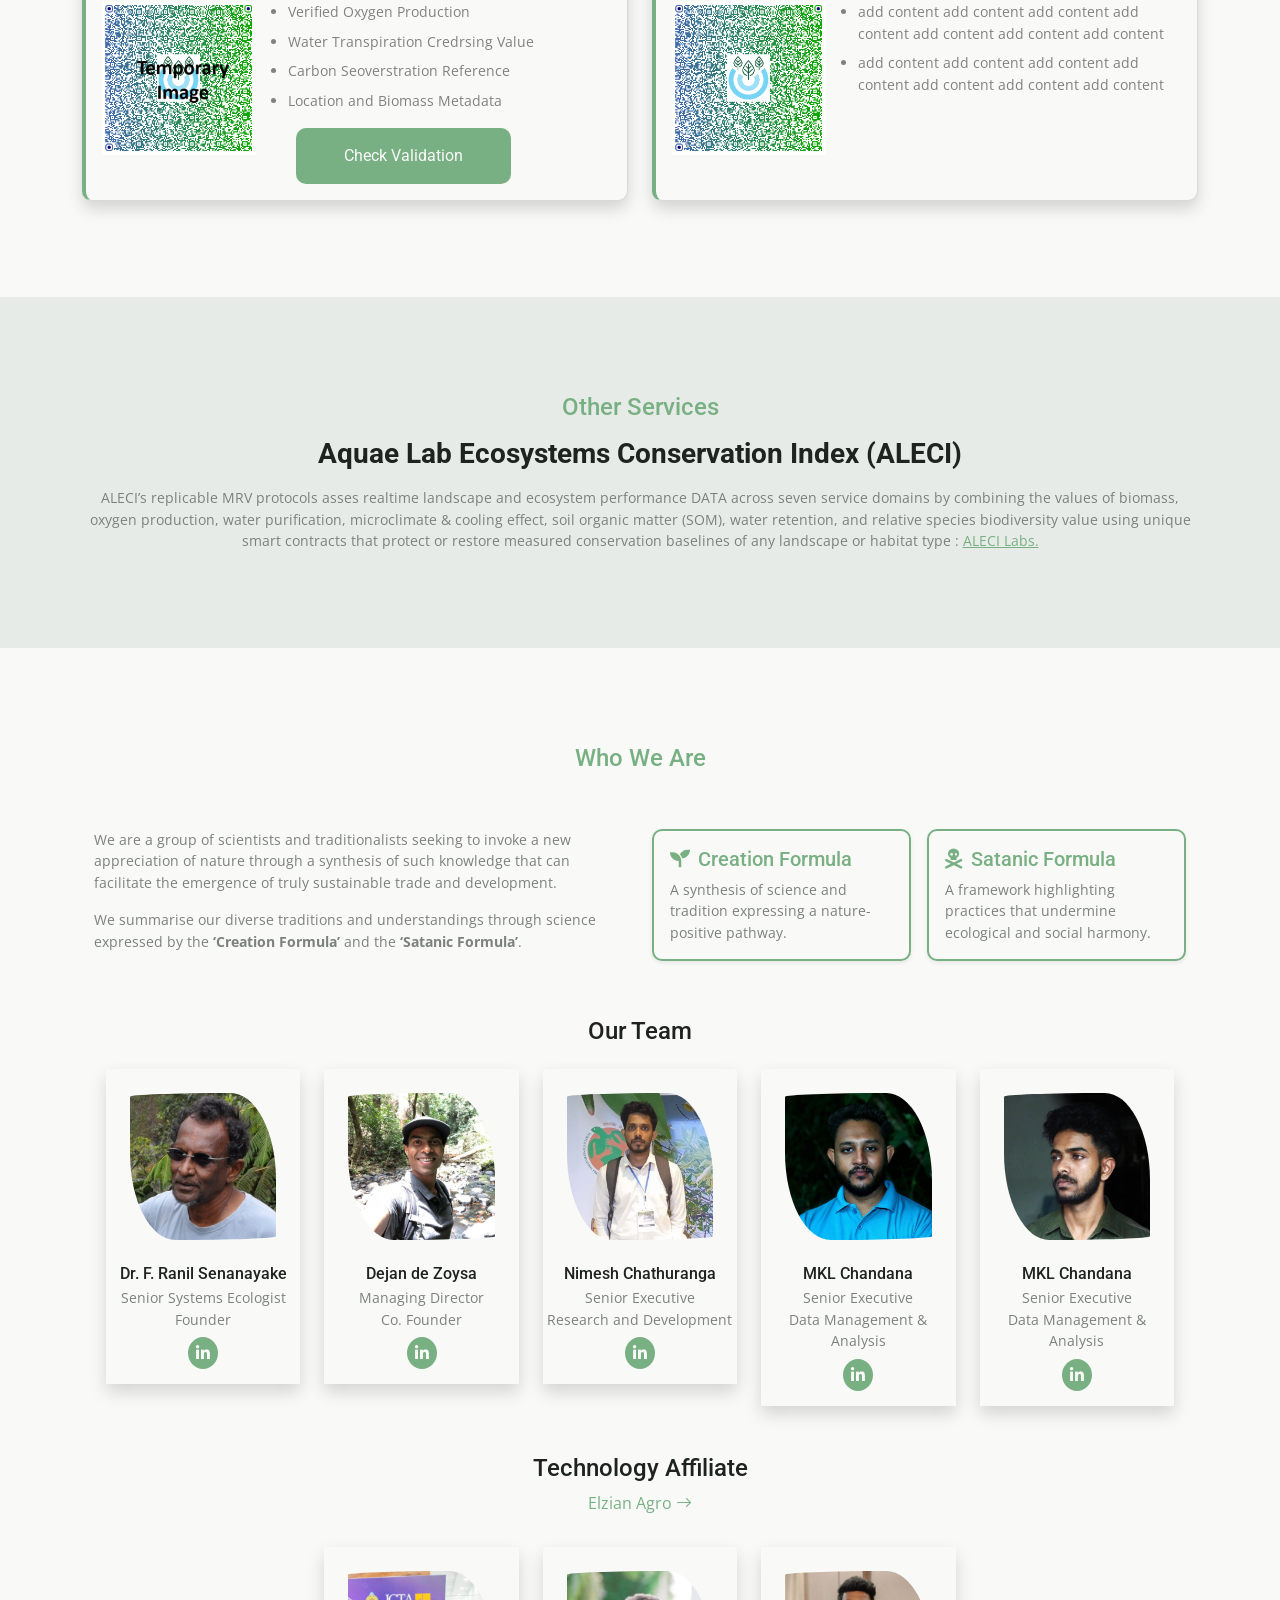
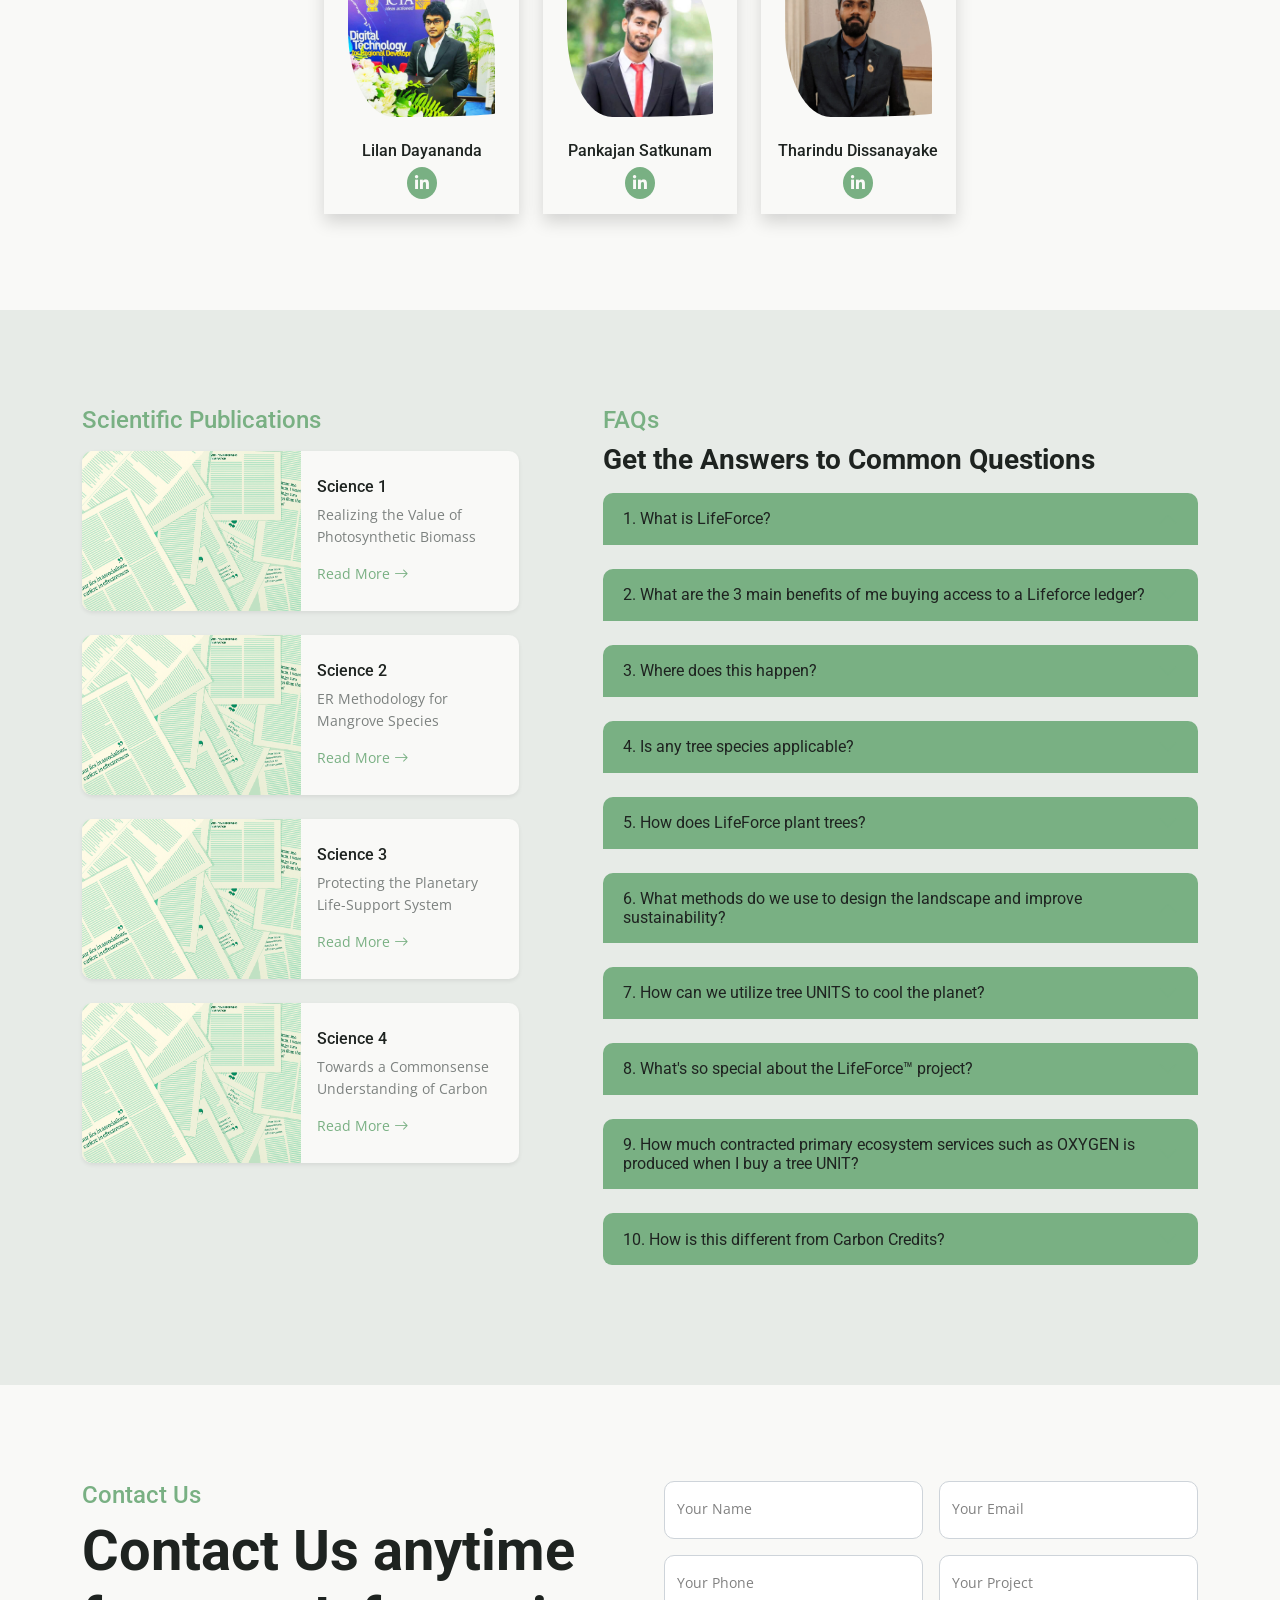
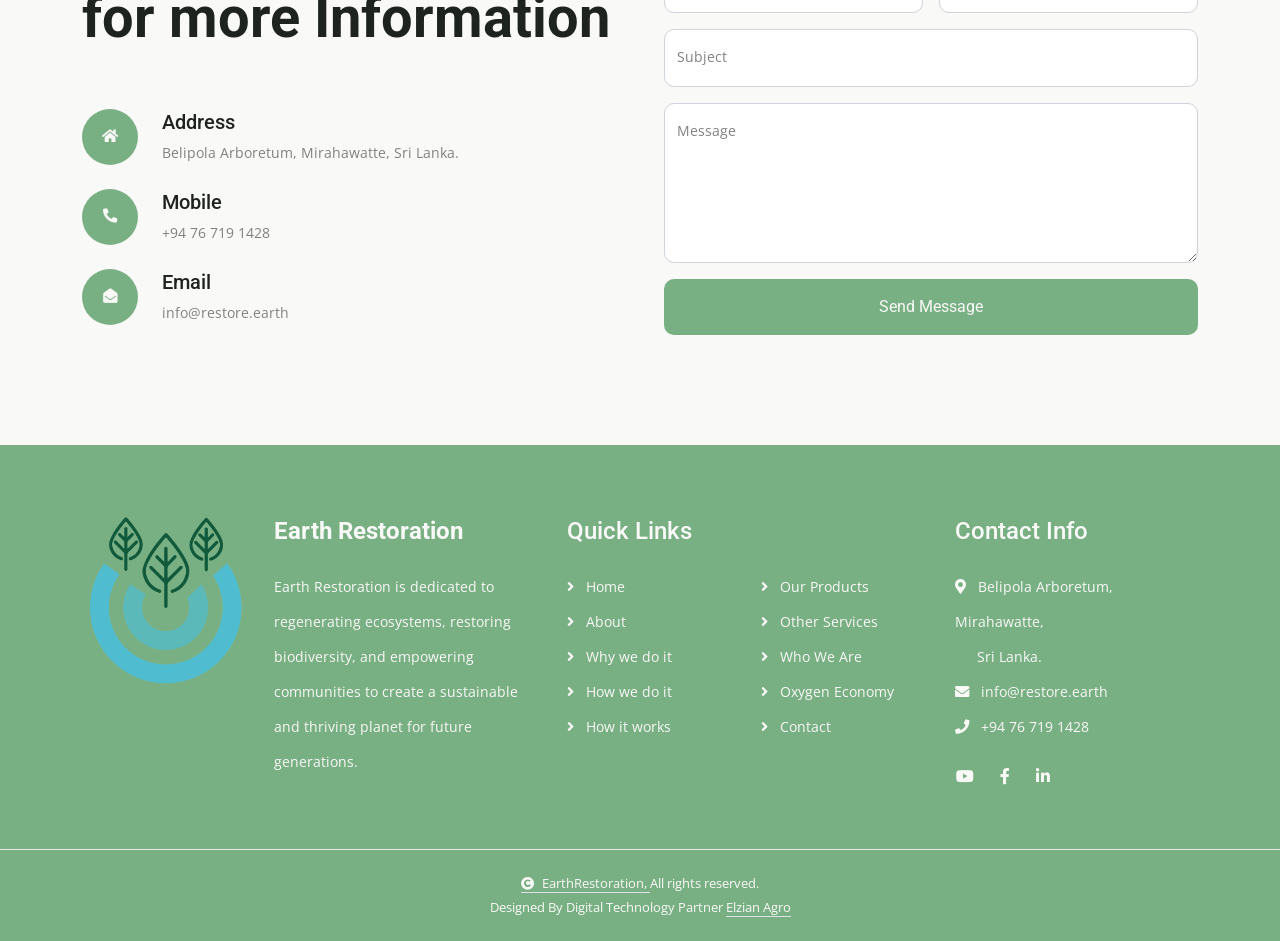
==== commit 541af817: "make text style" ====
--- a/index.html
+++ b/index.html
@@ -617,13 +617,13 @@
                   </tr>
                 </tbody>
               </table>
-              <p class="text-muted">Total payback allocation over 4 years = $112</p>
-            </div>
-          </div>
-        </div>
-      </div>
-
-      <div class="container text-center py-5">
+              <p class="text-muted mb-0">Total payback allocation over 4 years = $112</p>
+            </div>
+          </div>
+        </div>
+      </div>
+
+      <div class="container text-center pt-4 pb-5">
         <div class="row g-1">
           <div class="col-3 d-flex flex-column">
             <div class="flex-fill mb-1">
@@ -738,14 +738,14 @@
                   </p>
 
                   <ul class="text-start px-3">
-                    <li class="text-justify-sm">Soil bunds terraces.</li>
-                    <li class="text-justify-sm">Economic estimation of LifeForce contract.</li>
-                    <li class="text-justify-sm">Organic Manure compost : In every managed farmland.</li>
-                    <li class="text-justify-sm">
+                    <li>Soil bunds terraces.</li>
+                    <li>Economic estimation of LifeForce contract.</li>
+                    <li>Organic Manure compost : In every managed farmland.</li>
+                    <li>
                       Mulching : Bi-annual intermonsoon practice identified on a farming ‘activities
                       calendar.
-                    </li class="text-justify-sm">
-                    <li class="text-justify-sm">BioChar : Integrate value chains that collect and pelletize.</li>
+                    </li>
+                    <li>BioChar : Integrate value chains that collect and pelletize.</li>
                   </ul>
                 </div>
               </div>
@@ -766,9 +766,9 @@
                   </p>
 
                   <ul class="text-start px-3">
-                    <li class="text-justify-sm">Identify water flow patterns in the farmed area.</li>
-                    <li class="text-justify-sm">Economic estimation of LifeForce contract.</li>
-                    <li class="text-justify-sm">
+                    <li>Identify water flow patterns in the farmed area.</li>
+                    <li>Economic estimation of LifeForce contract.</li>
+                    <li>
                       Establish percolation pits and pond habitats analogous to natural habitats found in
                       the region.
                     </li>
@@ -793,13 +793,13 @@
                   </p>
 
                   <ul class="text-start px-3">
-                    <li class="text-justify-sm">Economic estimation of LifeForce contract.</li>
-                    <li class="text-justify-sm">
+                    <li>Economic estimation of LifeForce contract.</li>
+                    <li>
                       Boundary trees and hedgerows : native trees and shrubs / multi-purpose N-Fixing trees
                       / EarthRestoration tree farming manual.
                     </li>
-                    <li class="text-justify-sm">Food Forest / orchard design .</li>
-                    <li class="text-justify-sm">
+                    <li>Food Forest / orchard design .</li>
+                    <li>
                       Reduce post harvest losses value add fruits and vegetables : Food preserving manual
                       for annual crops in the tropics : Food and Drug Admin approved.
                     </li>
@@ -825,10 +825,10 @@
                   </p>
 
                   <ul class="text-start px-3">
-                    <li class="text-justify-sm">Clean energy : Solar pumps.</li>
-                    <li class="text-justify-sm">Weather forecasting tools : Elzian AgroTec partners.</li>
-                    <li class="text-justify-sm">Organic Manure compost : In every managed farmland.</li>
-                    <li class="text-justify-sm">Pest and disease forecasting tools : Elzian AgroTec partners.</li>
+                    <li>Clean energy : Solar pumps.</li>
+                    <li>Weather forecasting tools : Elzian AgroTec partners.</li>
+                    <li>Organic Manure compost : In every managed farmland.</li>
+                    <li>Pest and disease forecasting tools : Elzian AgroTec partners.</li>
                   </ul>
                 </div>
               </div>
@@ -903,10 +903,10 @@
                   </div>
                   <div class="col-sm-8">
                     <ul class="text-start">
-                      <li class="mb-2 text-justify-sm">Verified Oxygen Production</li>
-                      <li class="mb-2 text-justify-sm">Water Transpiration Credrsing Value</li>
-                      <li class="mb-2 text-justify-sm">Carbon Seoverstration Reference</li>
-                      <li class="mb-2 text-justify-sm">Location and Biomass Metadata</li>
+                      <li class="mb-2">Verified Oxygen Production</li>
+                      <li class="mb-2">Water Transpiration Credrsing Value</li>
+                      <li class="mb-2">Carbon Seoverstration Reference</li>
+                      <li class="mb-2">Location and Biomass Metadata</li>
                     </ul>
                     <div class="d-flex ps-3">
                       <button class="btn btn-primary rounded-sm py-3 px-5 text-white" onclick="">
@@ -932,10 +932,10 @@
                   </div>
                   <div class="col-sm-8">
                     <ul class="text-start">
-                      <li class="mb-2 text-justify-sm">
+                      <li class="mb-2">
                         add content add content add content add content add content add content add content
                       </li>
-                      <li class="mb-2 text-justify-sm">
+                      <li class="mb-2">
                         add content add content add content add content add content add content add content
                       </li>
                     </ul>
@@ -1358,7 +1358,7 @@
                 <div id="collapseOne" class="accordion-collapse collapse" aria-labelledby="headingOne"
                   data-bs-parent="#accordionExample">
                   <div class="accordion-body bg-white">
-                    <p class="text-muted mb-0">
+                    <p class="text-muted mb-0 text-justify">
                       LifeForce can be used as a solution to bridge contractual benefits and transparently
                       manage payments for ecosystem services (PES) to farmers during the initial and
                       valueless early growth stages of a trees establishment phase. As photosynthetic
@@ -1382,13 +1382,13 @@
                   data-bs-parent="#accordionExample">
                   <div class="accordion-body bg-white">
                     <ol type="a">
-                      <li class="mb-2 text-muted">
+                      <li class="mb-2 text-muted text-justify">
                         Pays the farmer up to $100 per tree at the end of the contract.
                       </li>
-                      <li class="mb-2 text-muted">
+                      <li class="mb-2 text-muted text-justify">
                         The LifeForce certificate ensures the survival of new trees planted on farms.
                       </li>
-                      <li class="mb-2 text-muted">
+                      <li class="mb-2 text-muted text-justify">
                         The LifeForce ledger is a transparent management mechanism for achieving SDGs
                       </li>
                     </ol>
@@ -1423,7 +1423,7 @@
                 <div id="collapseFour" class="accordion-collapse collapse" aria-labelledby="headingFour"
                   data-bs-parent="#accordionExample">
                   <div class="accordion-body bg-white">
-                    <p class="text-muted mb-0">
+                    <p class="text-muted mb-0 text-justify">
                       Select from our TREE UNIT inventories and landscapes (LINK to IT platform / (how our
                       algorithms work))
                     </p>
@@ -1442,7 +1442,7 @@
                 <div id="collapseFive" class="accordion-collapse collapse" aria-labelledby="headingFive"
                   data-bs-parent="#accordionExample">
                   <div class="accordion-body bg-white">
-                    <p class="text-muted mb-0">
+                    <p class="text-muted mb-0 text-justify">
                       By activating a digital smart contract for each tree and managing 4 years of
                       contractual tree-care together with the owner. One consequence of climate change is
                       the predicted rise in global temperatures. If ambient temperatures exceed 40 degrees ,
@@ -1468,7 +1468,7 @@
                 <div id="collapseSix" class="accordion-collapse collapse" aria-labelledby="headingSix"
                   data-bs-parent="#accordionExample">
                   <div class="accordion-body bg-white">
-                    <p class="text-muted mb-0">
+                    <p class="text-muted mb-0 text-justify">
                       What methods do we use to design the landscape and improve sustainability? Use
                       applied restoration methodologies such as Analog Forestry (AF) / Agroforestry /
                       Permaculture / Assisted Natural Regenerative (ANR) / and other traditional forms of
@@ -1490,7 +1490,7 @@
                 <div id="collapseSeven" class="accordion-collapse collapse" aria-labelledby="headingSeven"
                   data-bs-parent="#accordionExample">
                   <div class="accordion-body bg-white">
-                    <p class="text-muted mb-0">
+                    <p class="text-muted mb-0 text-justify">
                       Trees and all other forms of vegetation cool the environment around them through the
                       transpiration process, which takes place in the leaves. The water absorbed by the
                       roots is detoxified and sent up to the leaves which release it as vapor, cooling the
@@ -1513,7 +1513,7 @@
                 <div id="collapseEight" class="accordion-collapse collapse" aria-labelledby="headingEight"
                   data-bs-parent="#accordionExample">
                   <div class="accordion-body bg-white">
-                    <p class="text-muted mb-0">
+                    <p class="text-muted mb-0 text-justify">
                       We pay the most for tree-care in the world: making this a very potent solution by
                       which to positively affect human behavioral changes that are more conducive to a
                       sustainable planet for humans and biodiversity.
@@ -1534,7 +1534,7 @@
                 <div id="collapseNine" class="accordion-collapse collapse" aria-labelledby="headingNine"
                   data-bs-parent="#accordionExample">
                   <div class="accordion-body bg-white">
-                    <p class="text-muted mb-0">
+                    <p class="text-muted mb-0 text-justify">
                       Depends on the selection of species and annual verification : Select from our TREE
                       UNIT inventories and landscapes (LINK to IT platform / (how our algorithms work))
                     </p>
@@ -1553,7 +1553,7 @@
                 <div id="collapseTen" class="accordion-collapse collapse" aria-labelledby="headingTen"
                   data-bs-parent="#accordionExample">
                   <div class="accordion-body bg-white">
-                    <p class="text-muted mb-0">
+                    <p class="text-muted mb-0 text-justify">
                       he value of net Oxygen production is discounted and not recognized by carbon
                       credits. Also read to understand : <br />
                       <a href="https://news.mongabay.com/2007/12/forest-carbon-may-not-fully-offset-fossil-carbon-says-expert/"
--- a/css/style.css
+++ b/css/style.css
@@ -393,12 +393,12 @@
 }
 
 .oxygen-economy .card-front {
-  background-color: #85d0f8;
+  background-color: var(--bs-blue);
   z-index: 2;
 }
 
 .oxygen-economy .card-back {
-  background-color: #f9f9f7;
+  background-color: var(--bs-white);
   transform: rotateY(180deg);
   z-index: 1;
   display: flex;
@@ -555,7 +555,7 @@
 }
 
 .hero-wrapper .swiper-pagination-bullet-line-active {
-  background: #f9f9f7;
+  background: var(--bs-white);
   width: 40px;
 }
 
@@ -570,7 +570,7 @@
   left: 0;
   width: 100%;
   height: 100%;
-  background-color: #79b083;
+  background-color: var(--bs-primary);
   opacity: 0.5;
   pointer-events: none;
 }
@@ -709,8 +709,8 @@
   font-weight: bold;
   padding: 6px 12px;
   margin-right: 10px;
-  background-color: #79b083;
-  color: #e7ebe7;
+  background-color: var(--bs-primary);
+  color: var(--bs-light);
   border-radius: 8px;
 }
 
@@ -725,7 +725,7 @@
   left: 0;
   width: 100%;
   height: 100%;
-  background-color: #79b083;
+  background-color: var(--bs-primary);
   opacity: 0.5;
   pointer-events: none;
 }
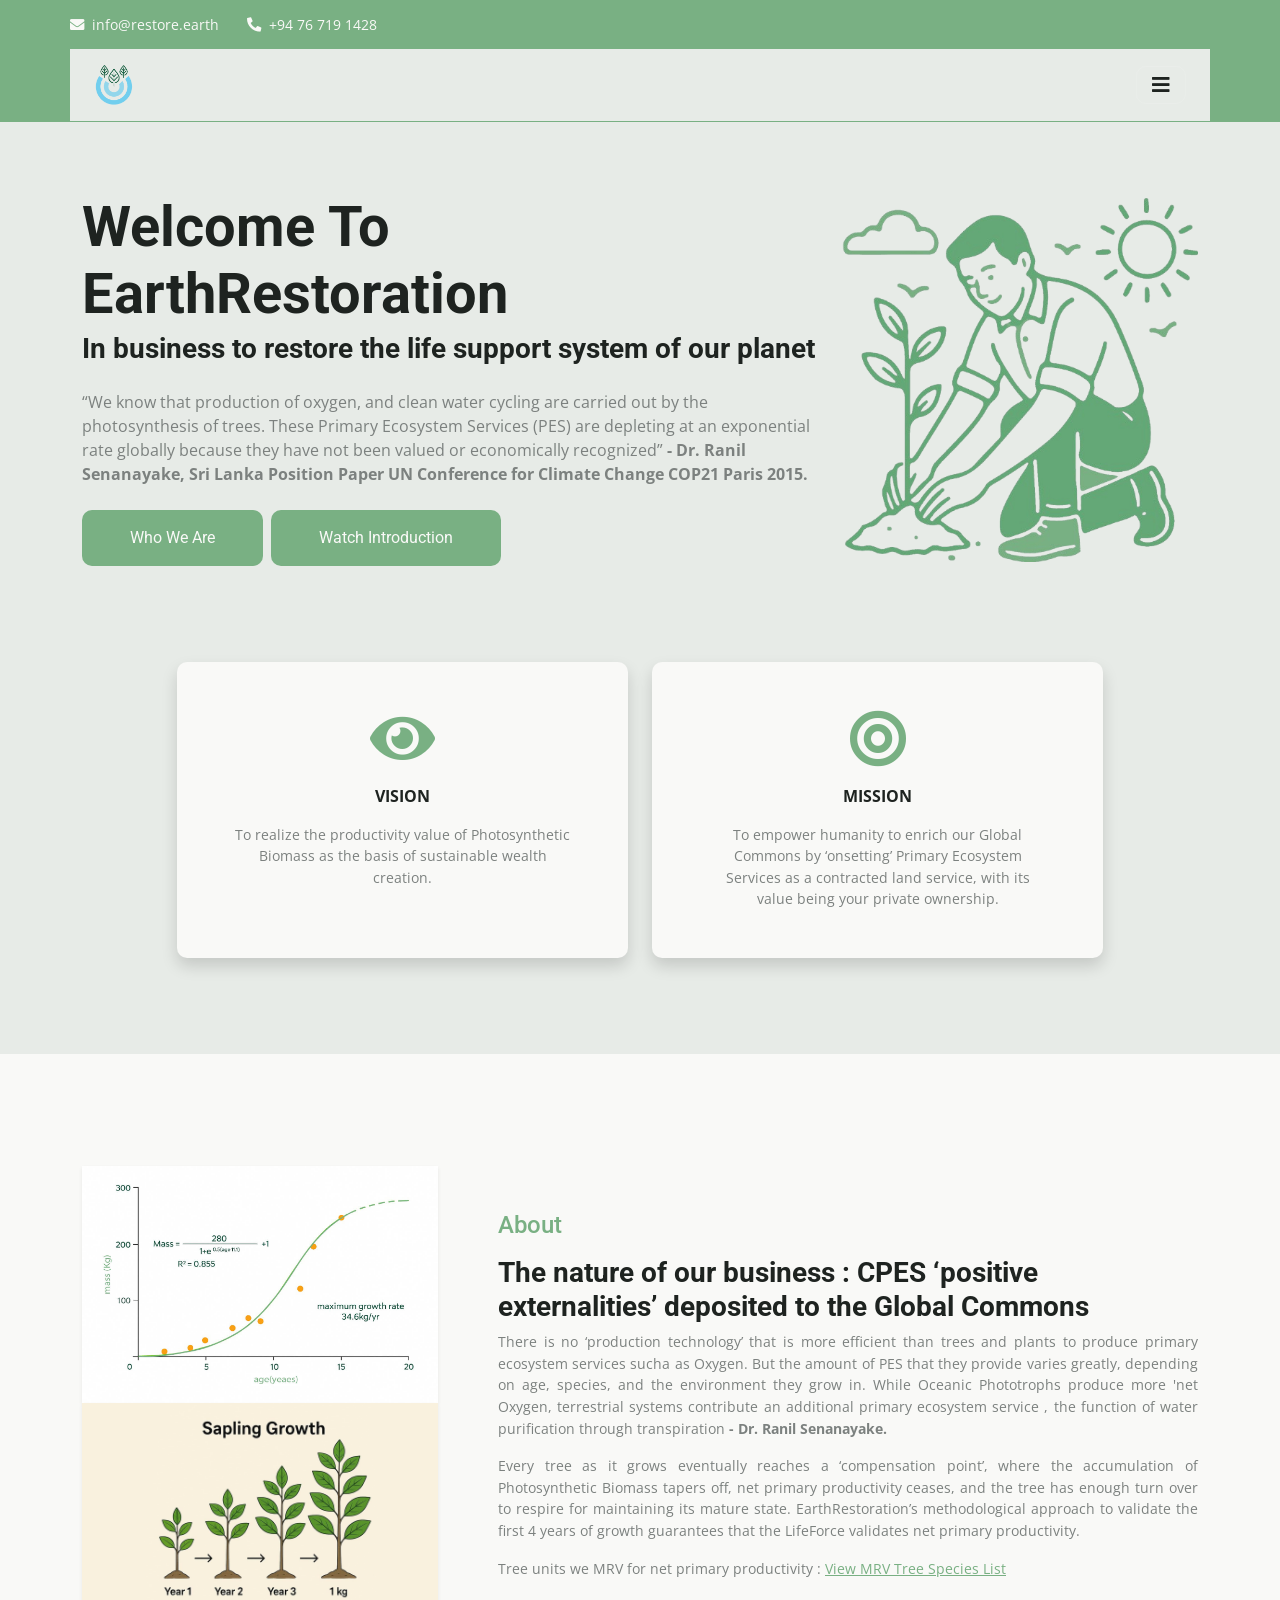
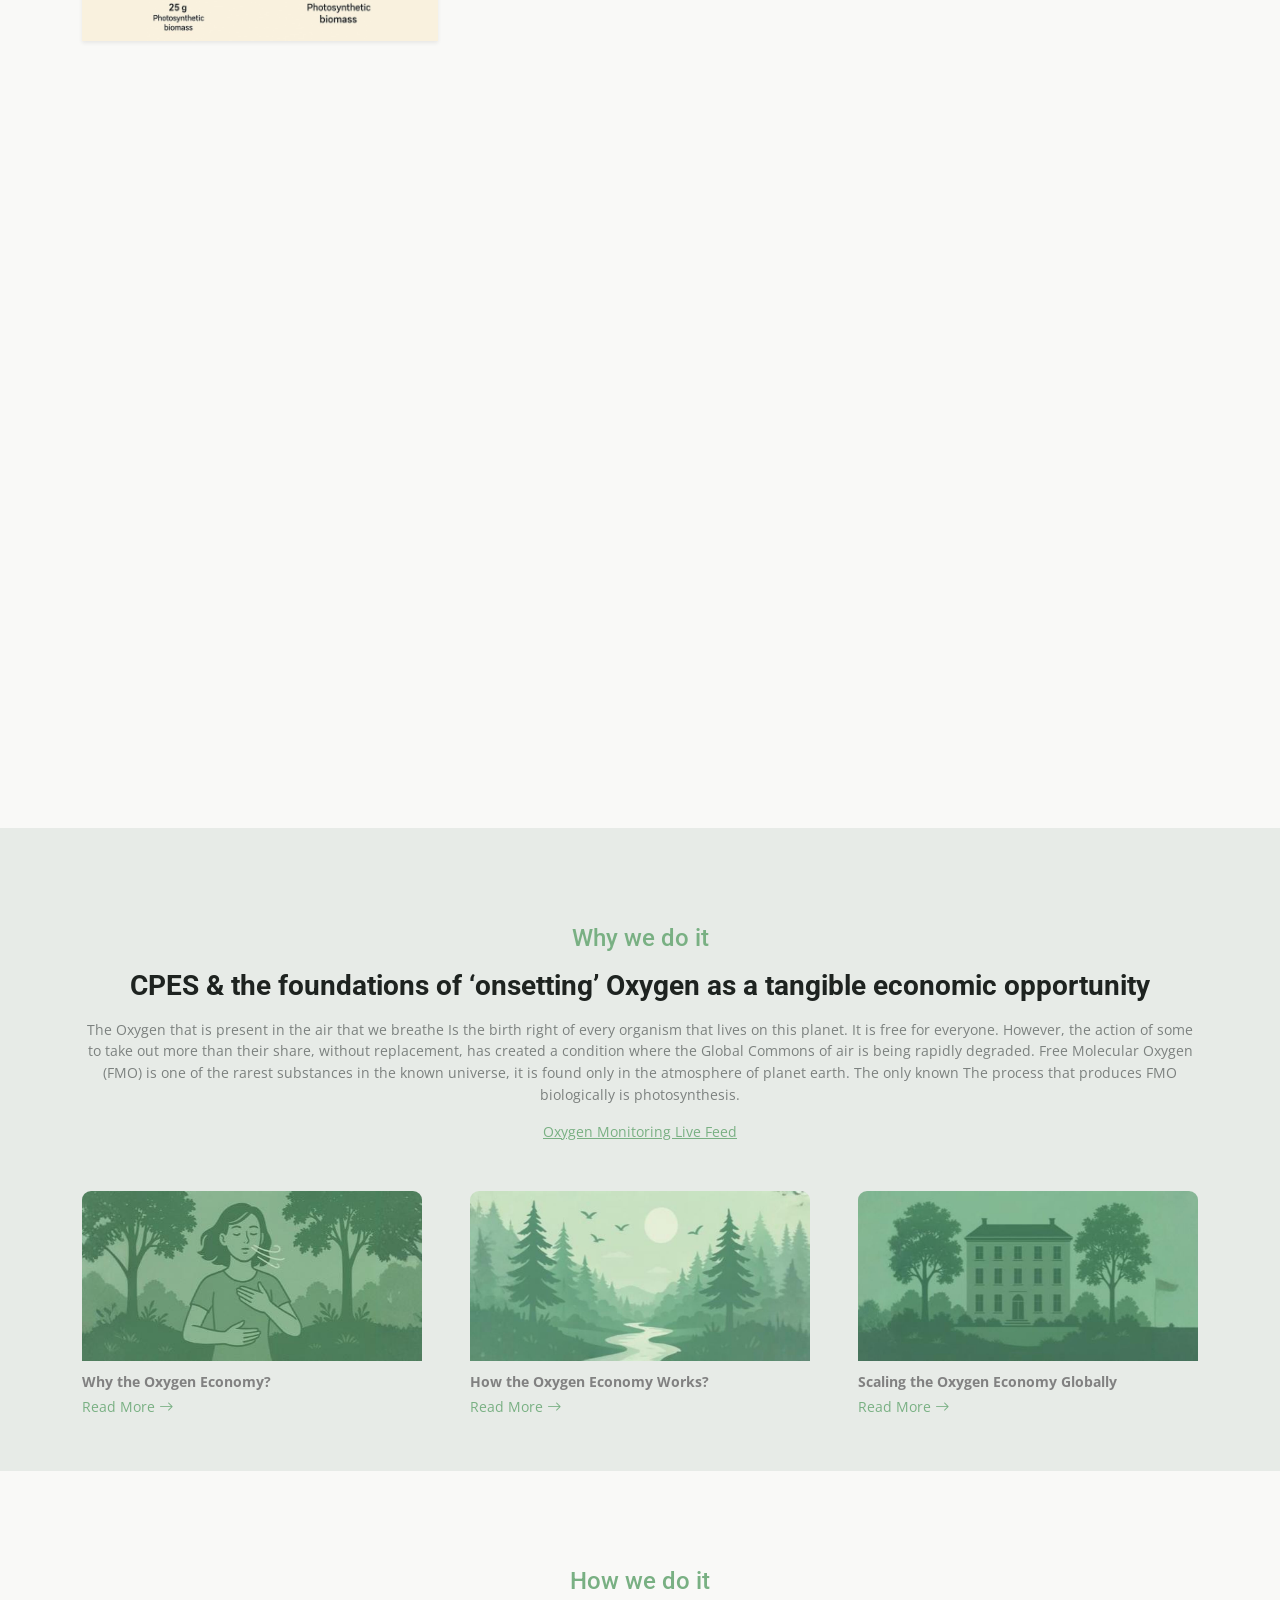
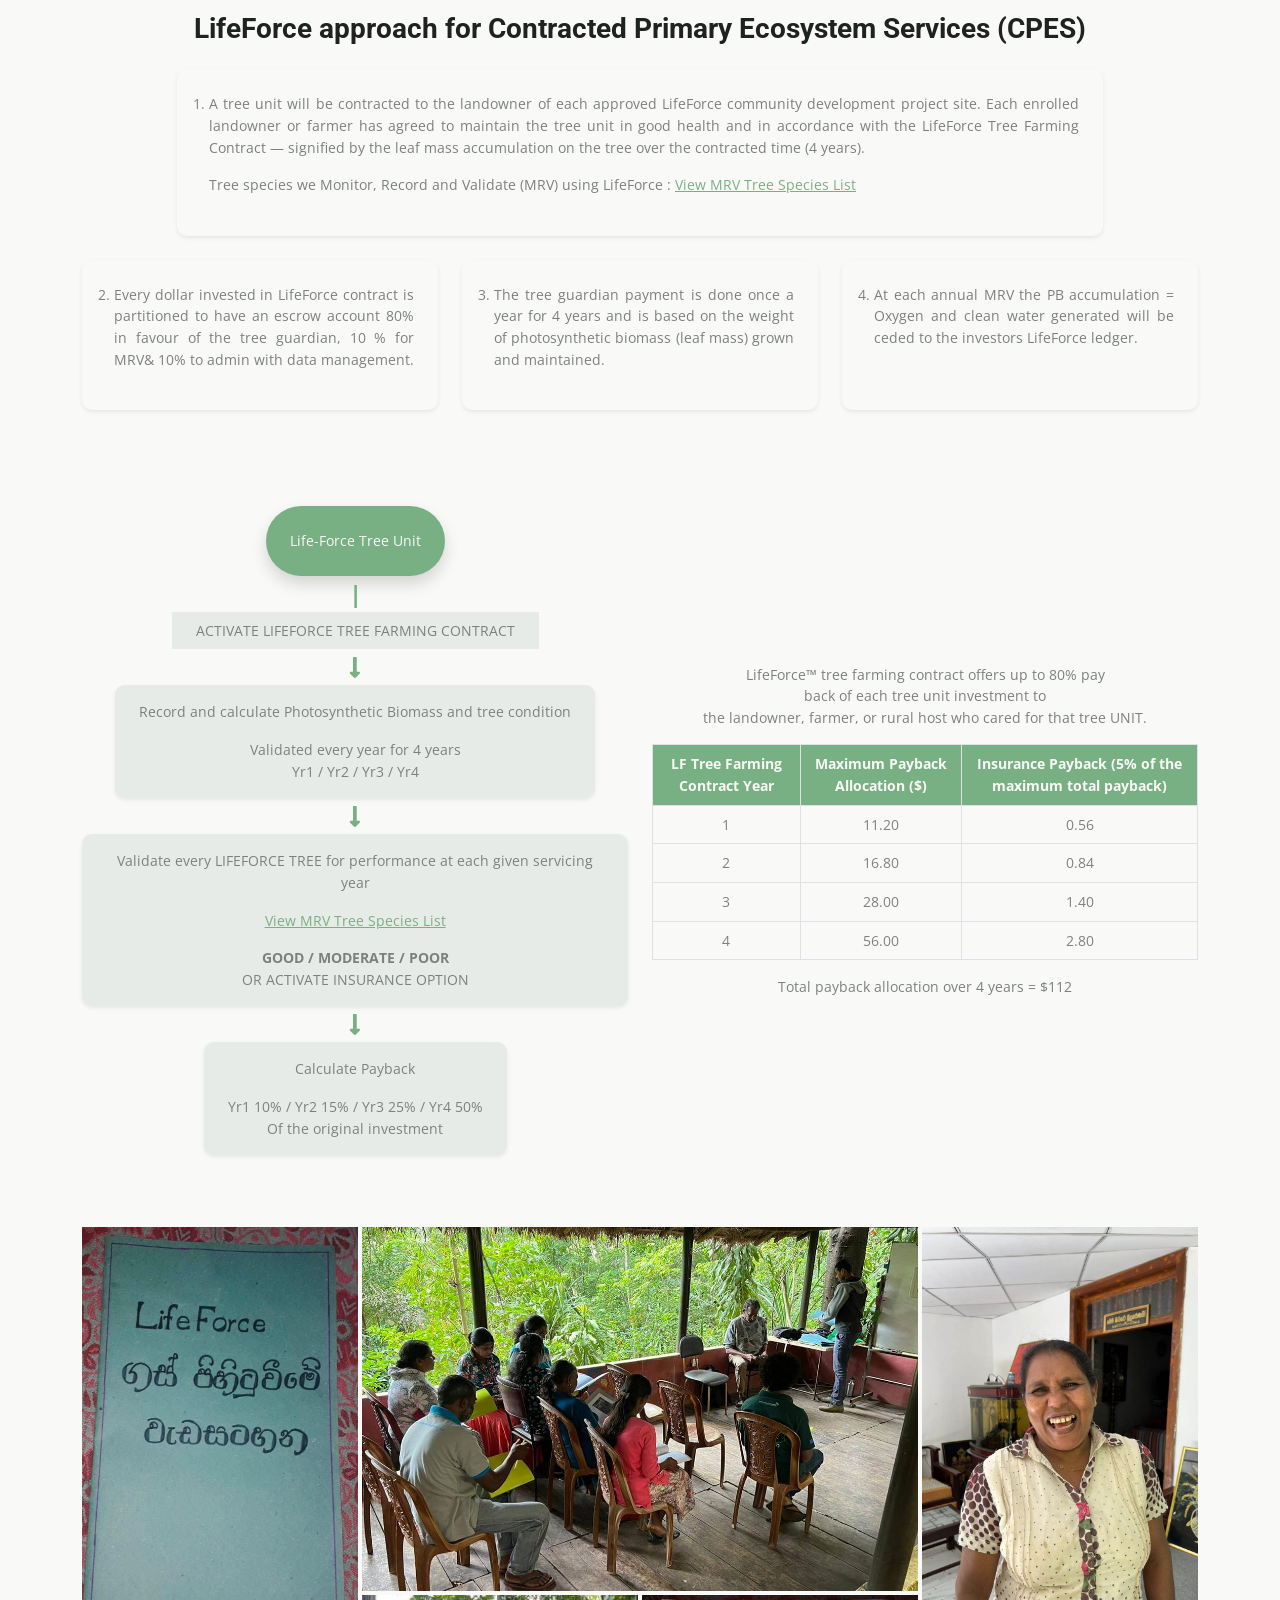
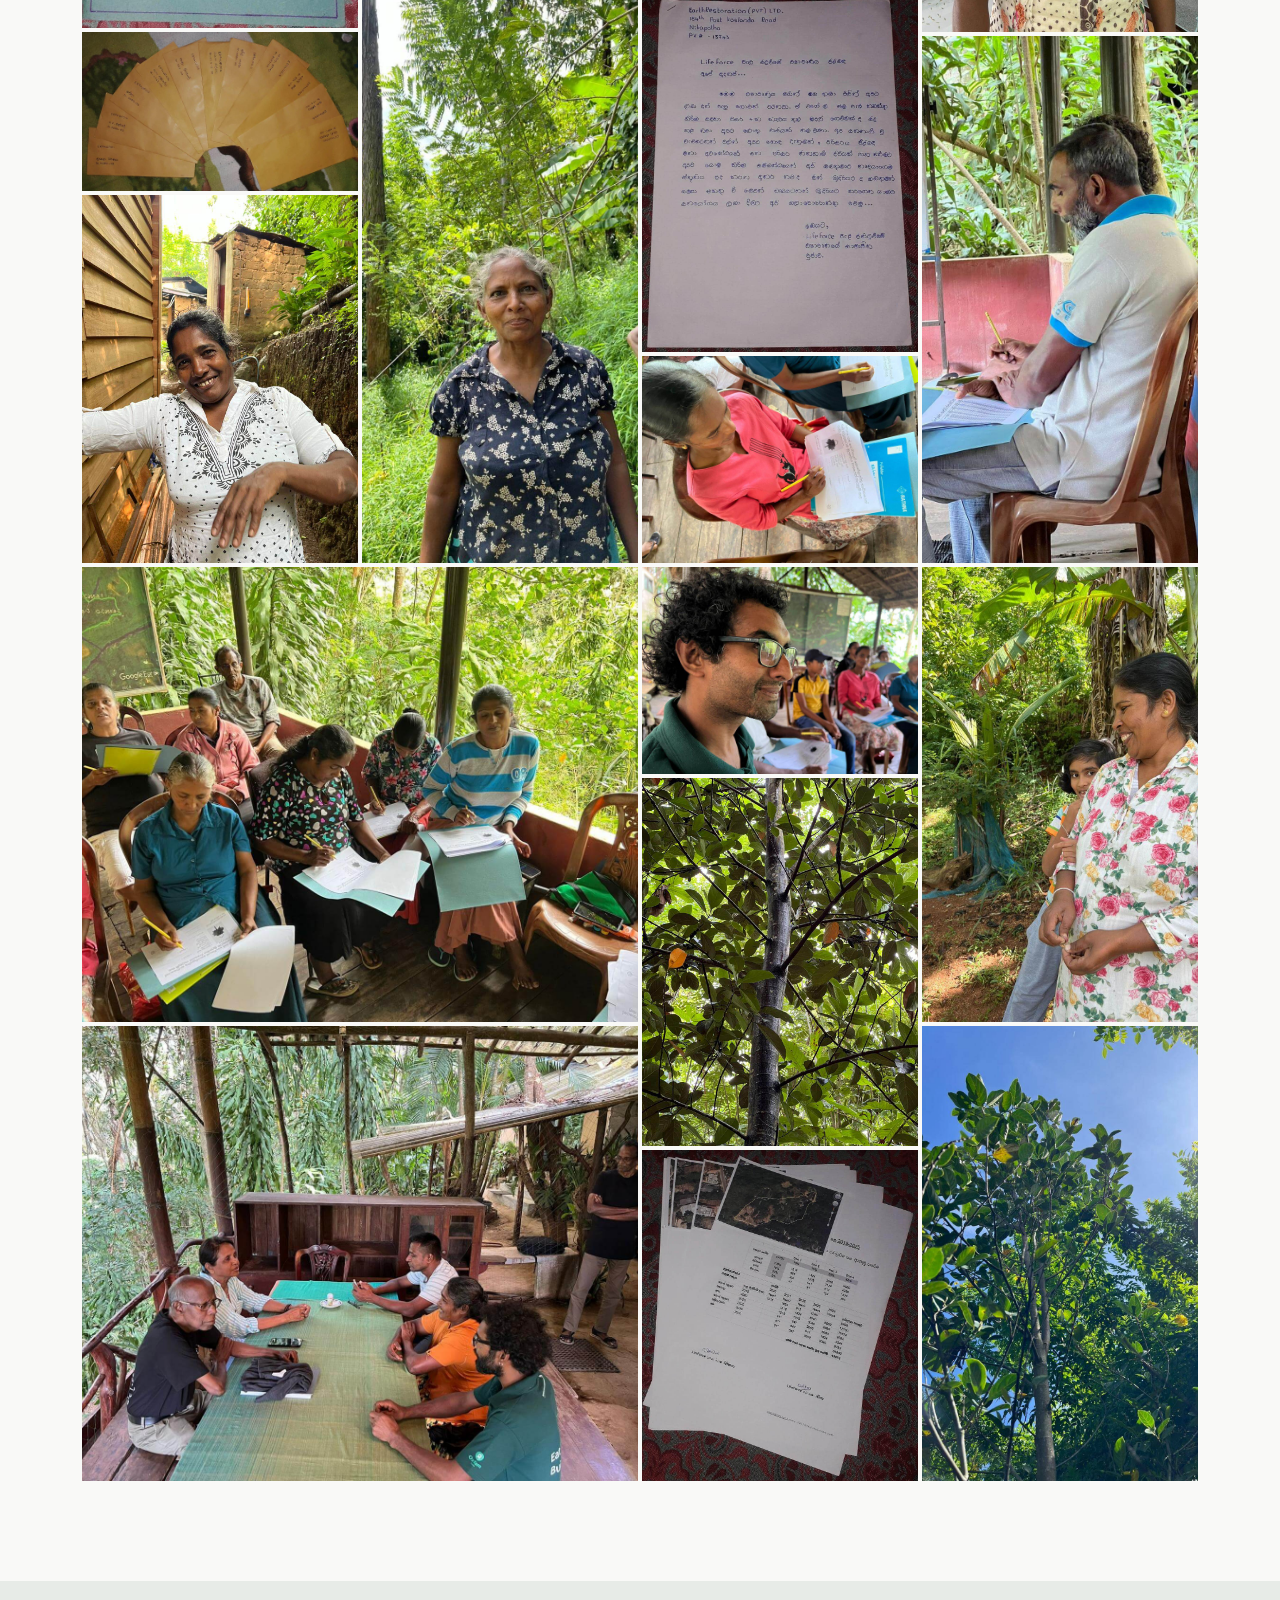
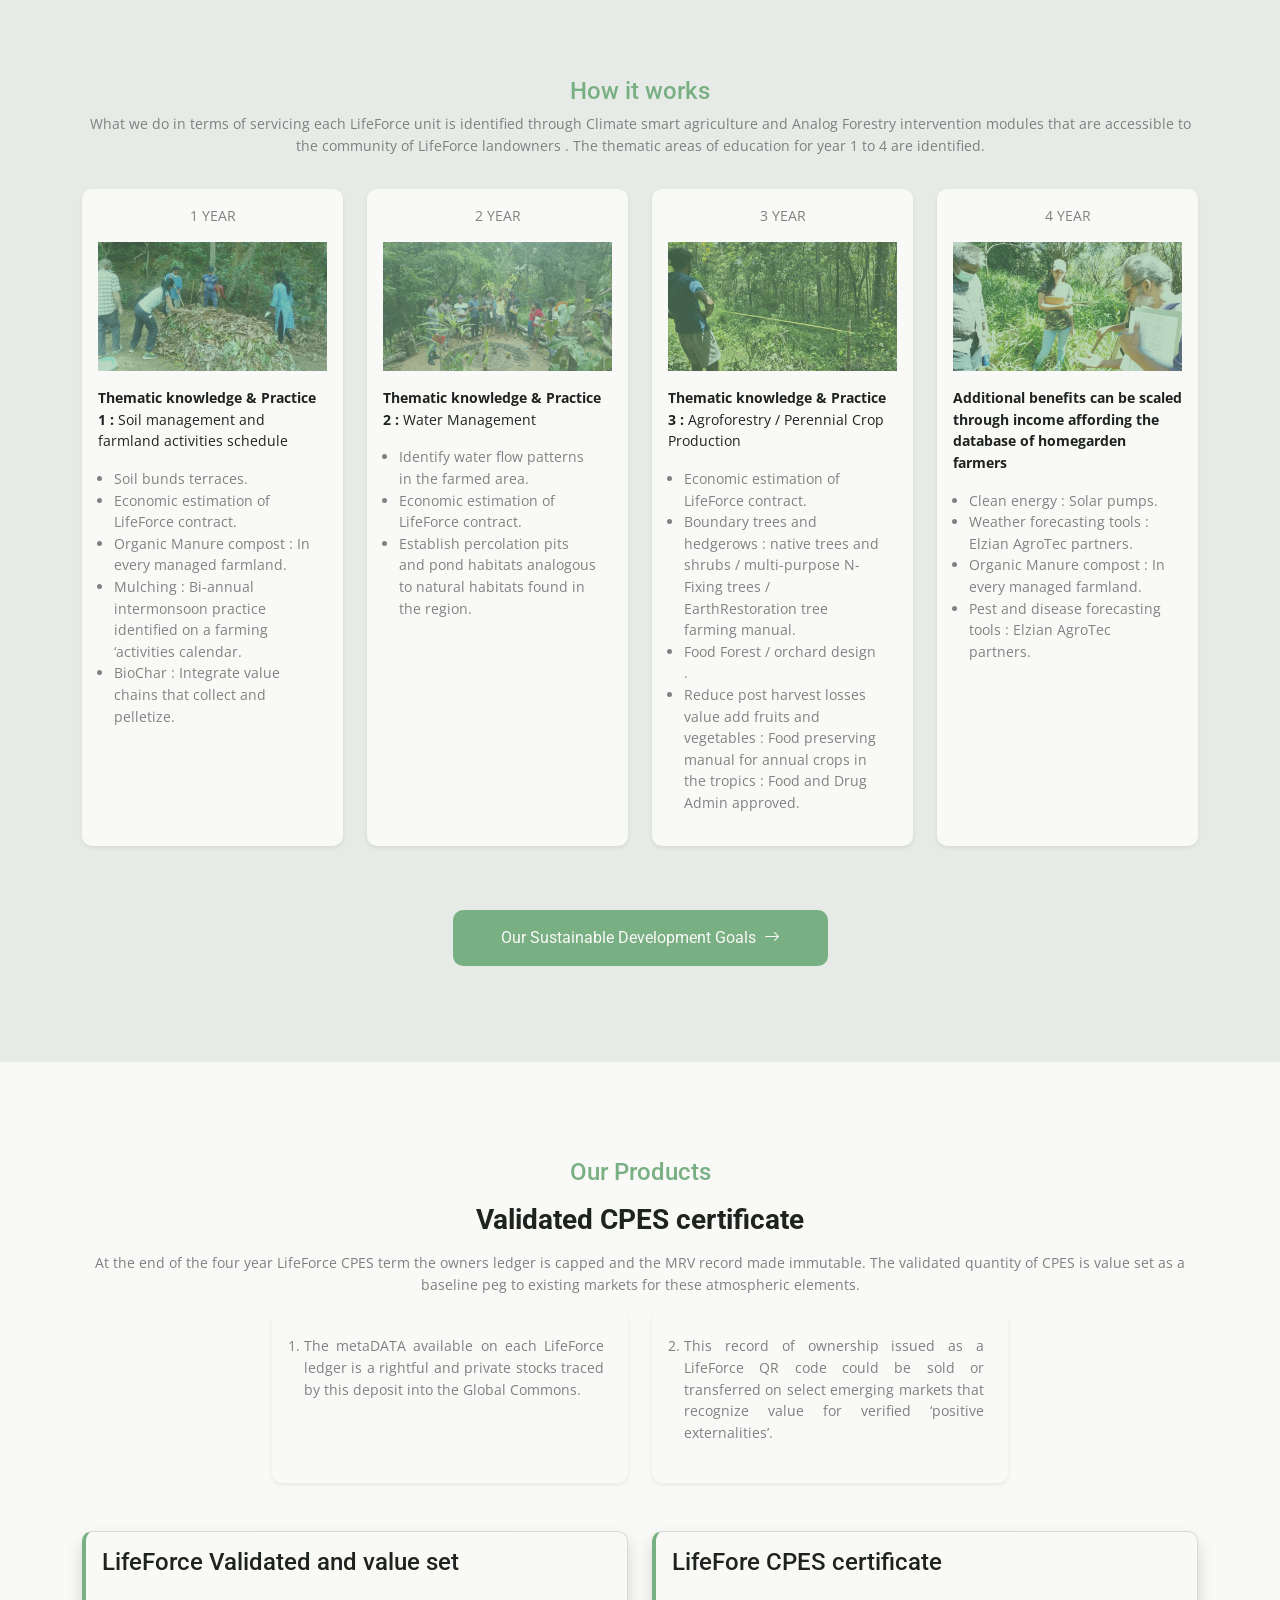
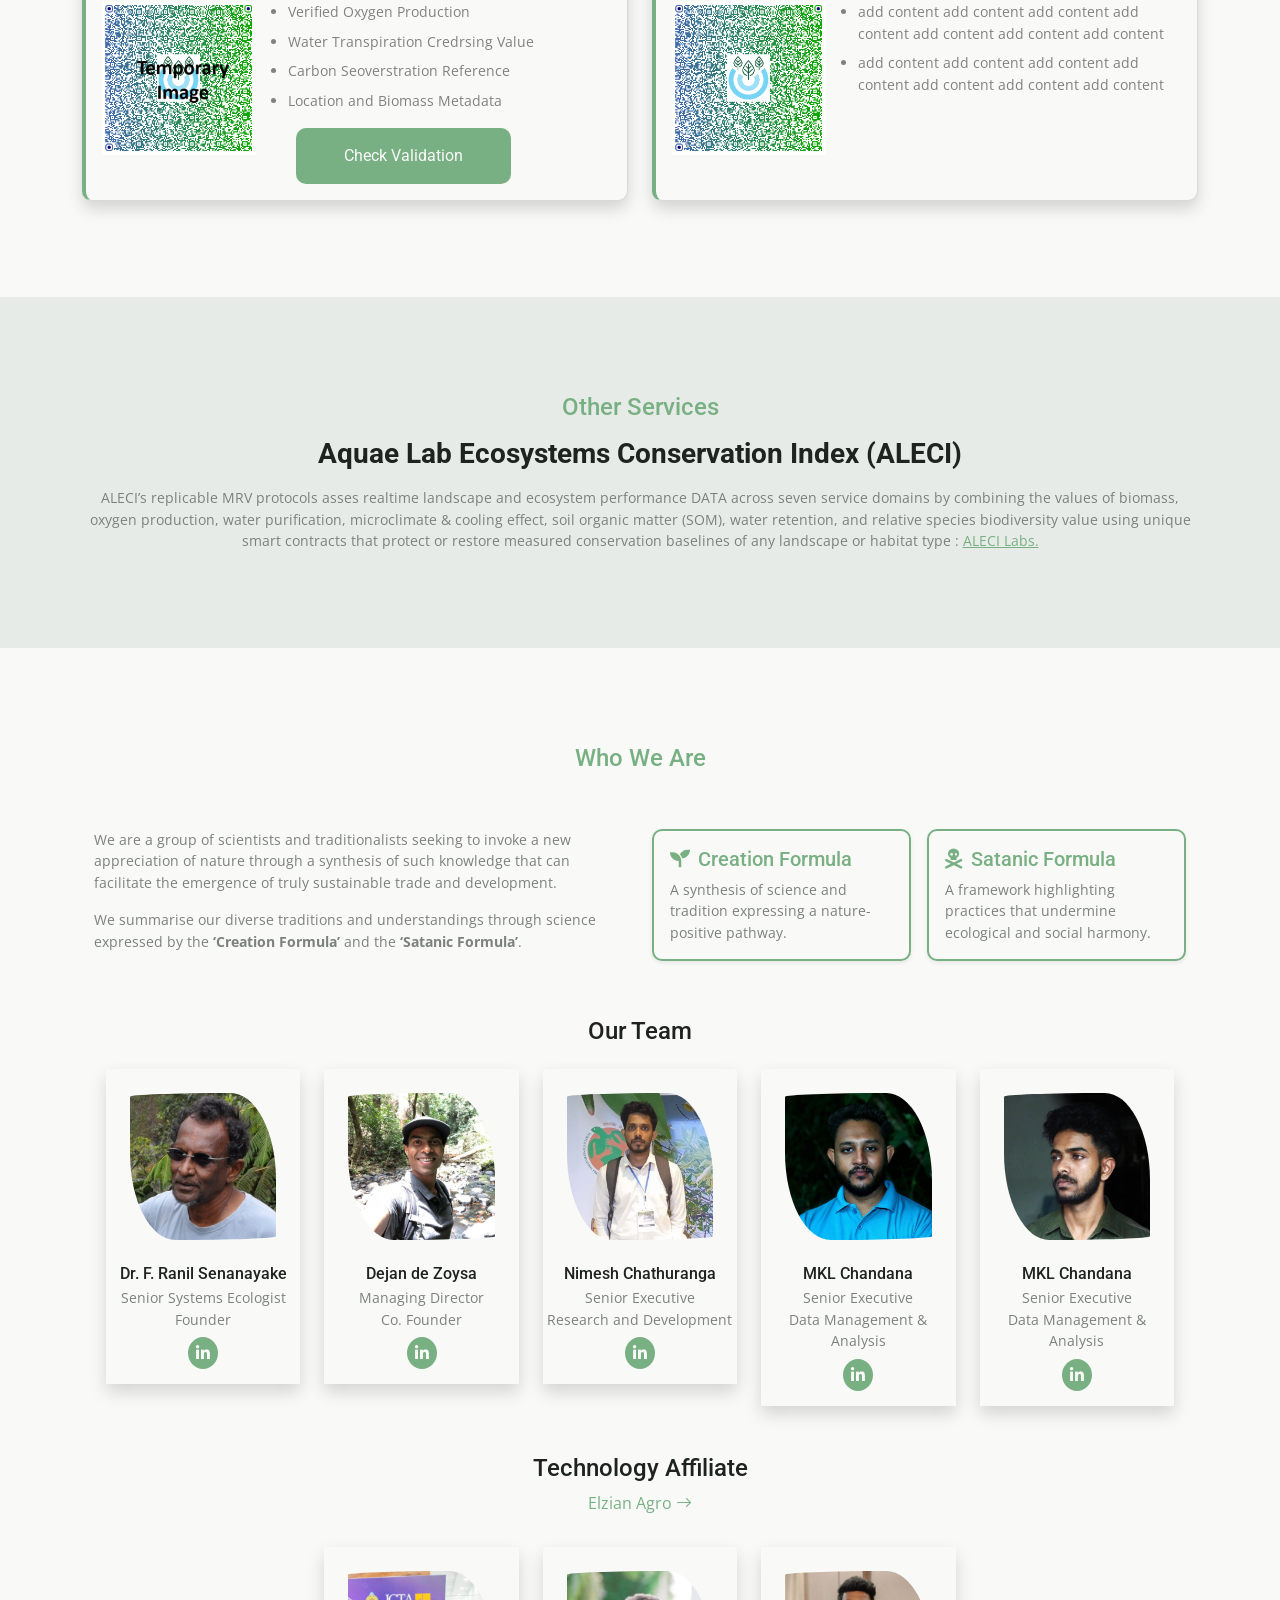
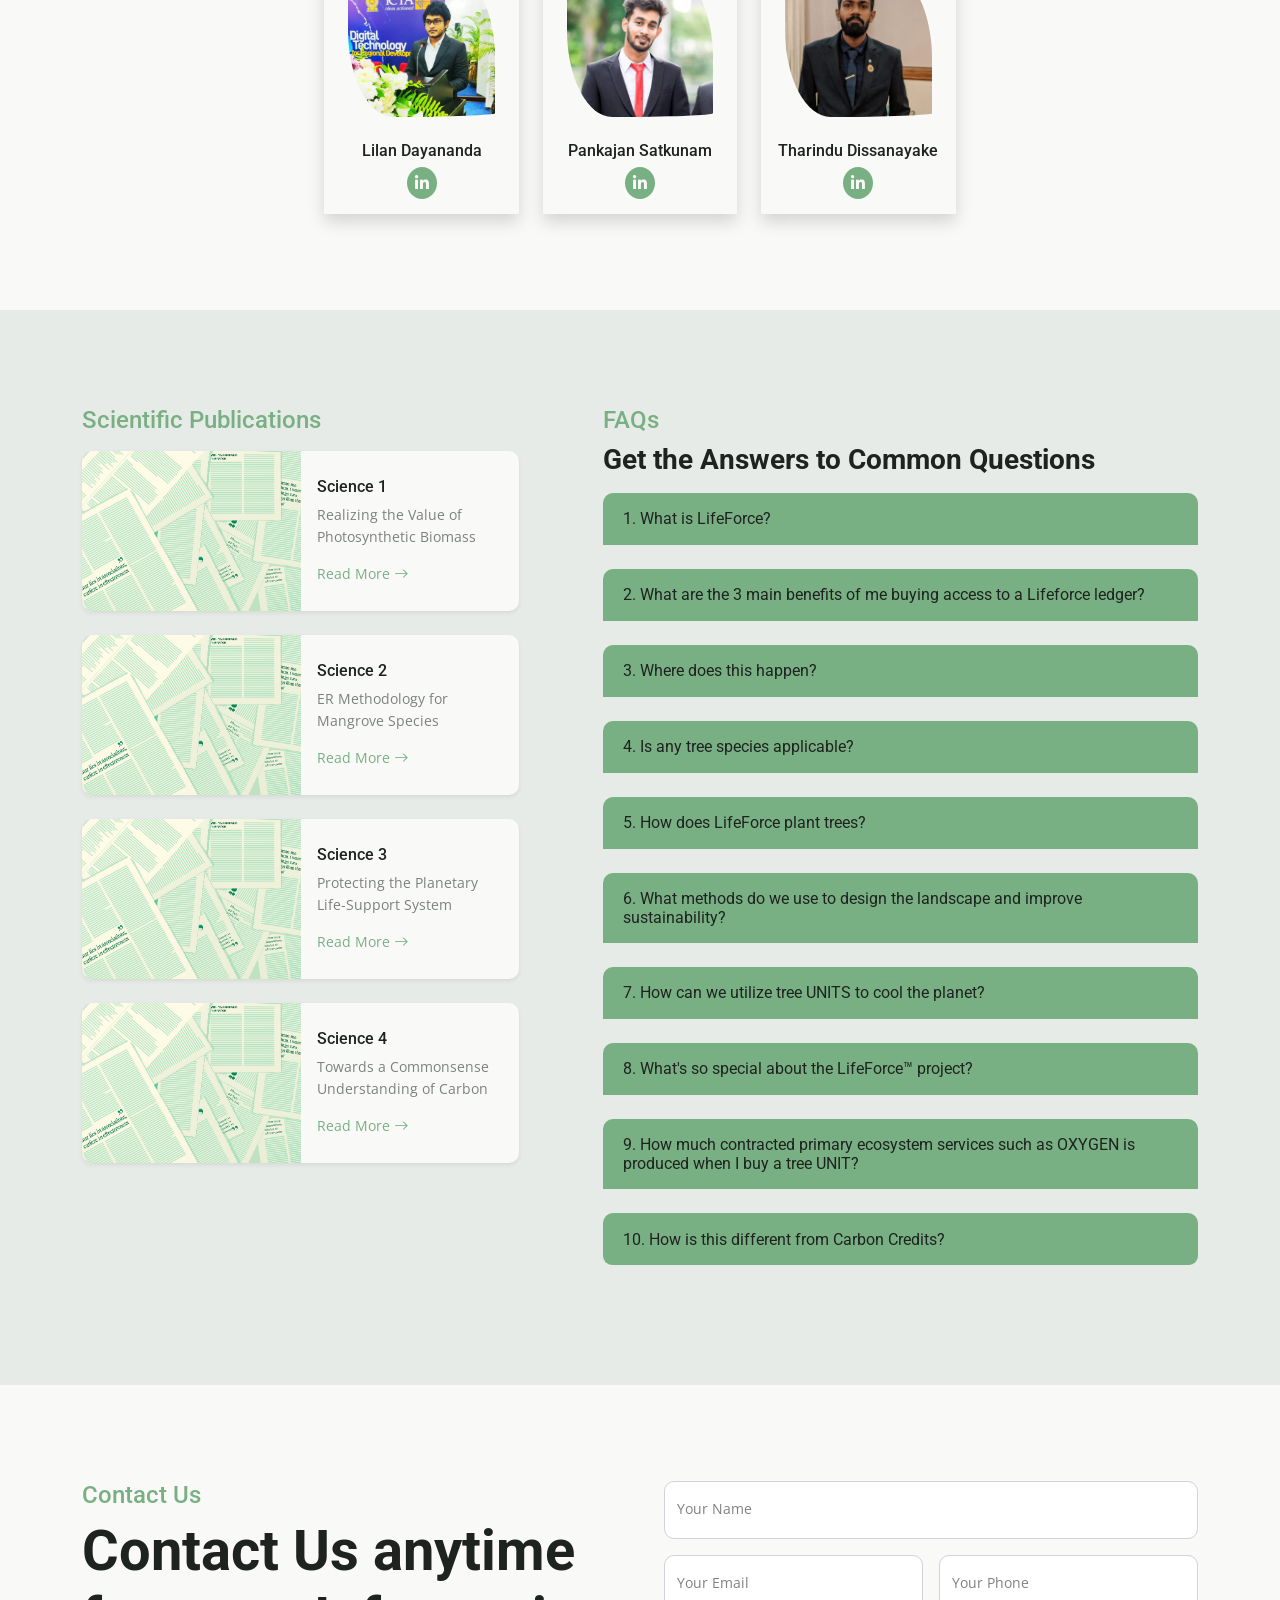
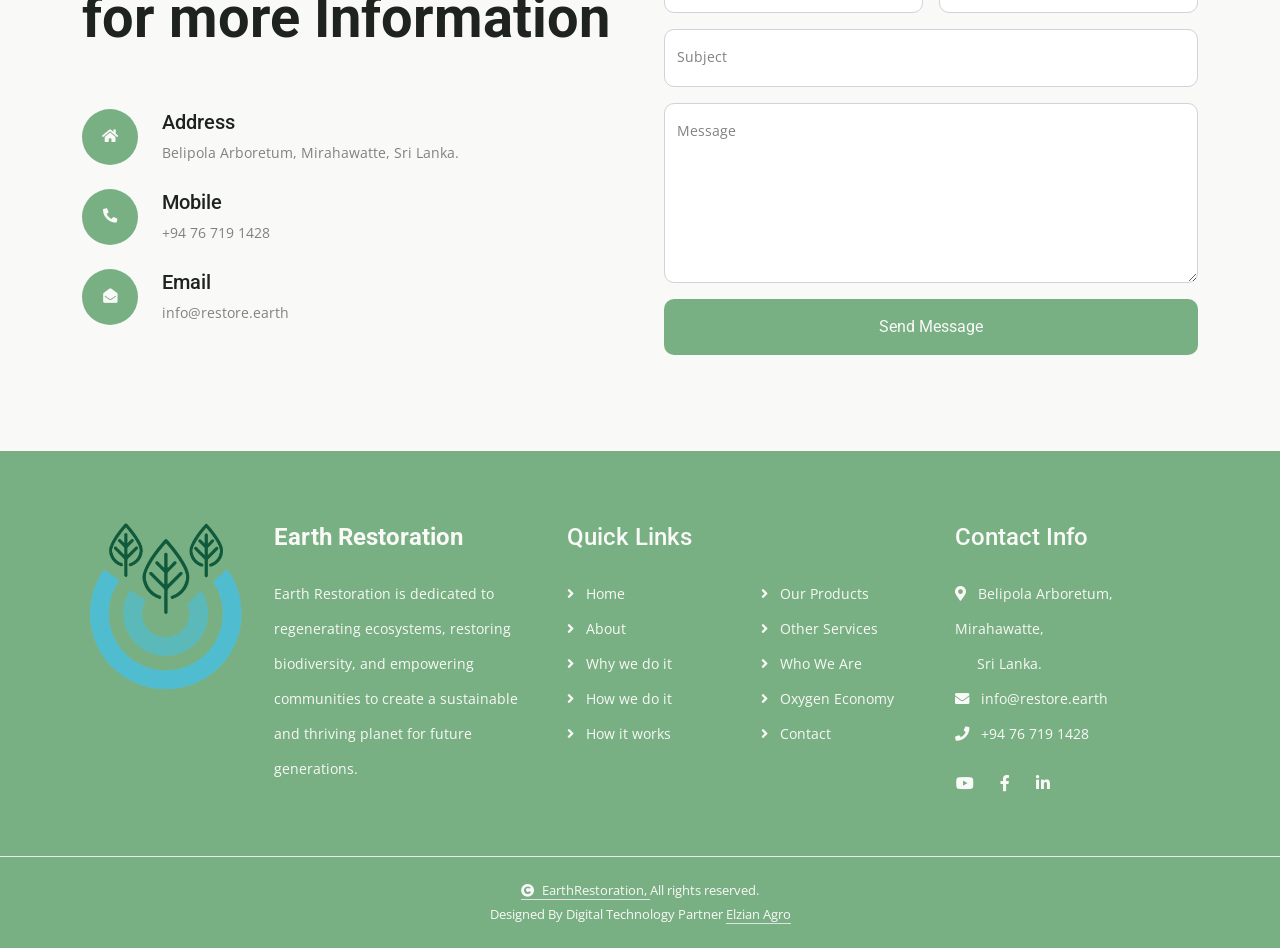
==== commit 4ef7ec0e: "modify contact section" ====
--- a/index.html
+++ b/index.html
@@ -1614,7 +1614,7 @@
           <div class="col-lg-6 wow fadeInRight" data-wow-delay="0.3s">
             <form>
               <div class="row g-3">
-                <div class="col-lg-12 col-xl-6">
+                <div class="col-12">
                   <div class="form-floating">
                     <input type="text" class="form-control" id="name" placeholder="Your Name"
                       style="outline: none; box-shadow: none" />
@@ -1635,13 +1635,6 @@
                     <label for="phone">Your Phone</label>
                   </div>
                 </div>
-                <div class="col-lg-12 col-xl-6">
-                  <div class="form-floating">
-                    <input type="text" class="form-control" id="project" placeholder="Project"
-                      style="outline: none; box-shadow: none" />
-                    <label for="project">Your Project</label>
-                  </div>
-                </div>
                 <div class="col-12">
                   <div class="form-floating">
                     <input type="text" class="form-control" id="subject" placeholder="Subject"
@@ -1652,7 +1645,7 @@
                 <div class="col-12">
                   <div class="form-floating">
                     <textarea class="form-control" placeholder="Leave a message here" id="message"
-                      style="height: 160px; outline: none; box-shadow: none"></textarea>
+                      style="height: 180px; outline: none; box-shadow: none"></textarea>
                     <label for="message">Message</label>
                   </div>
                 </div>
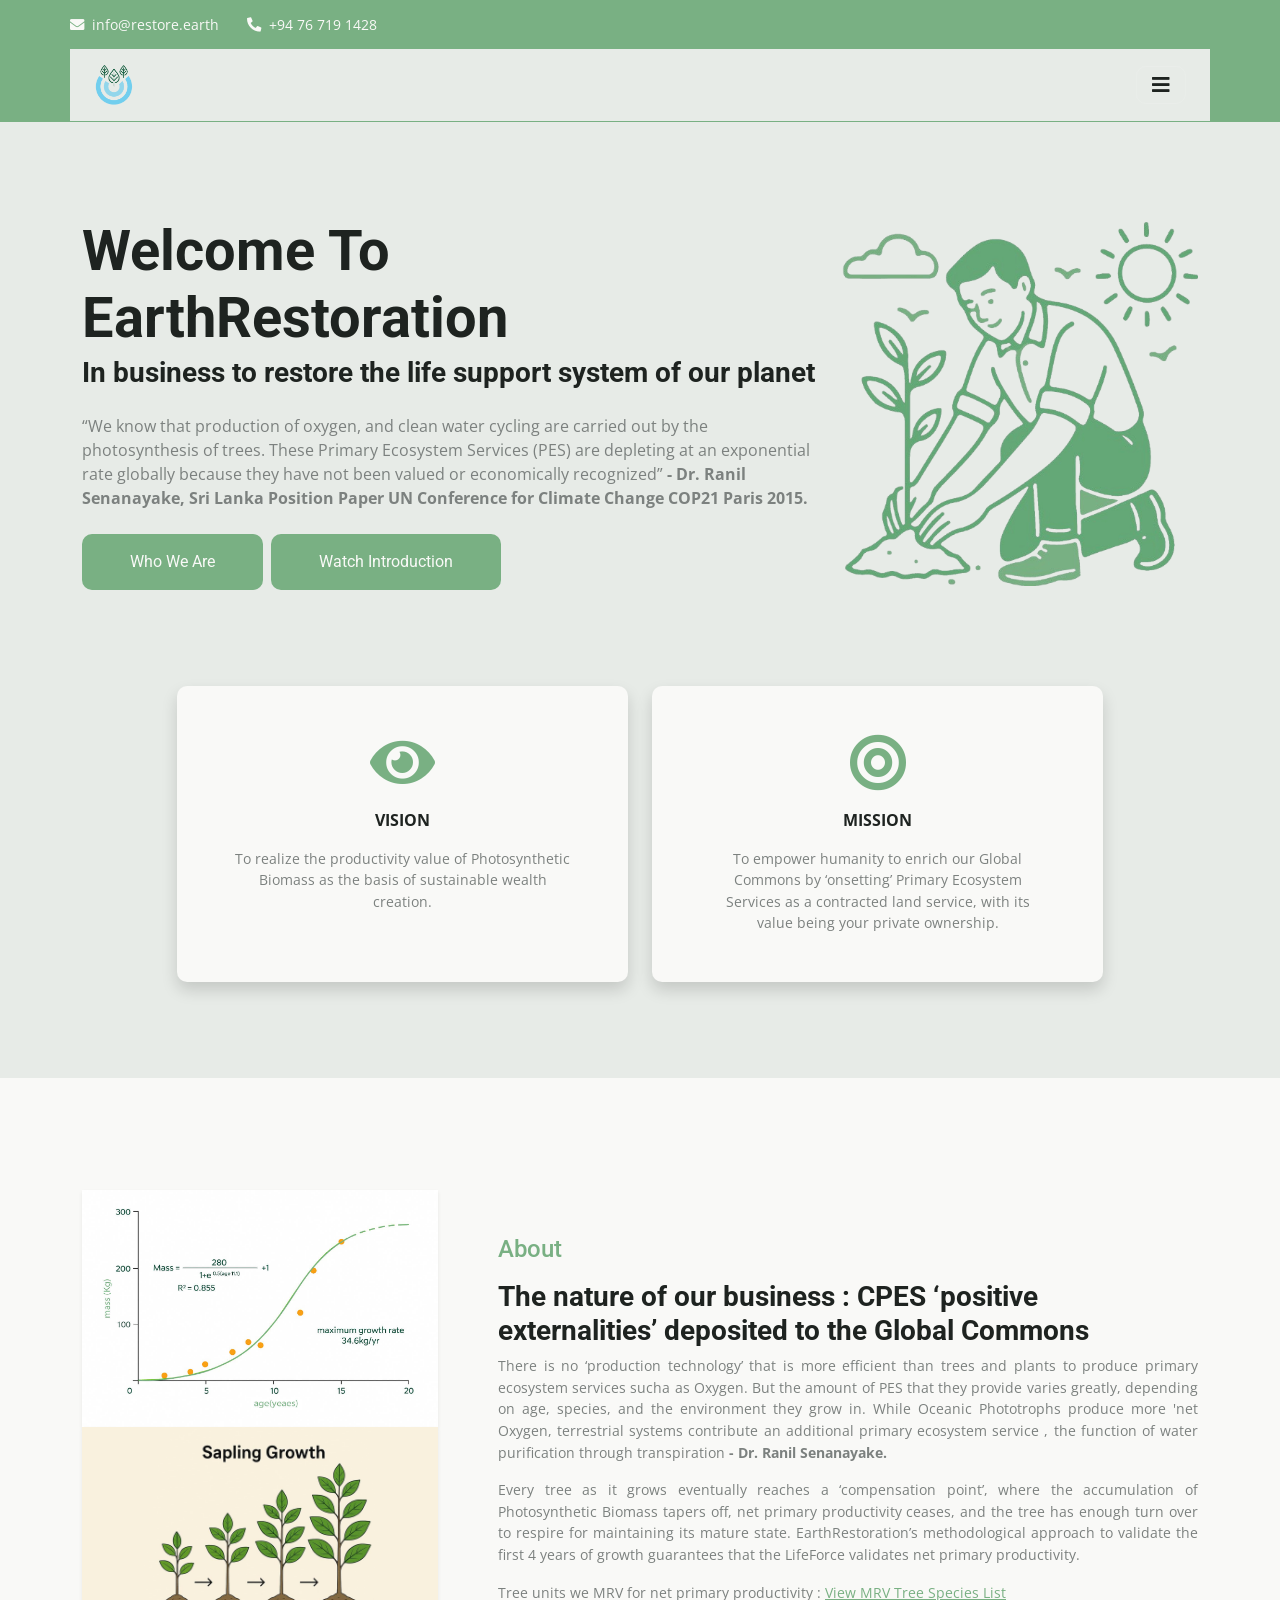
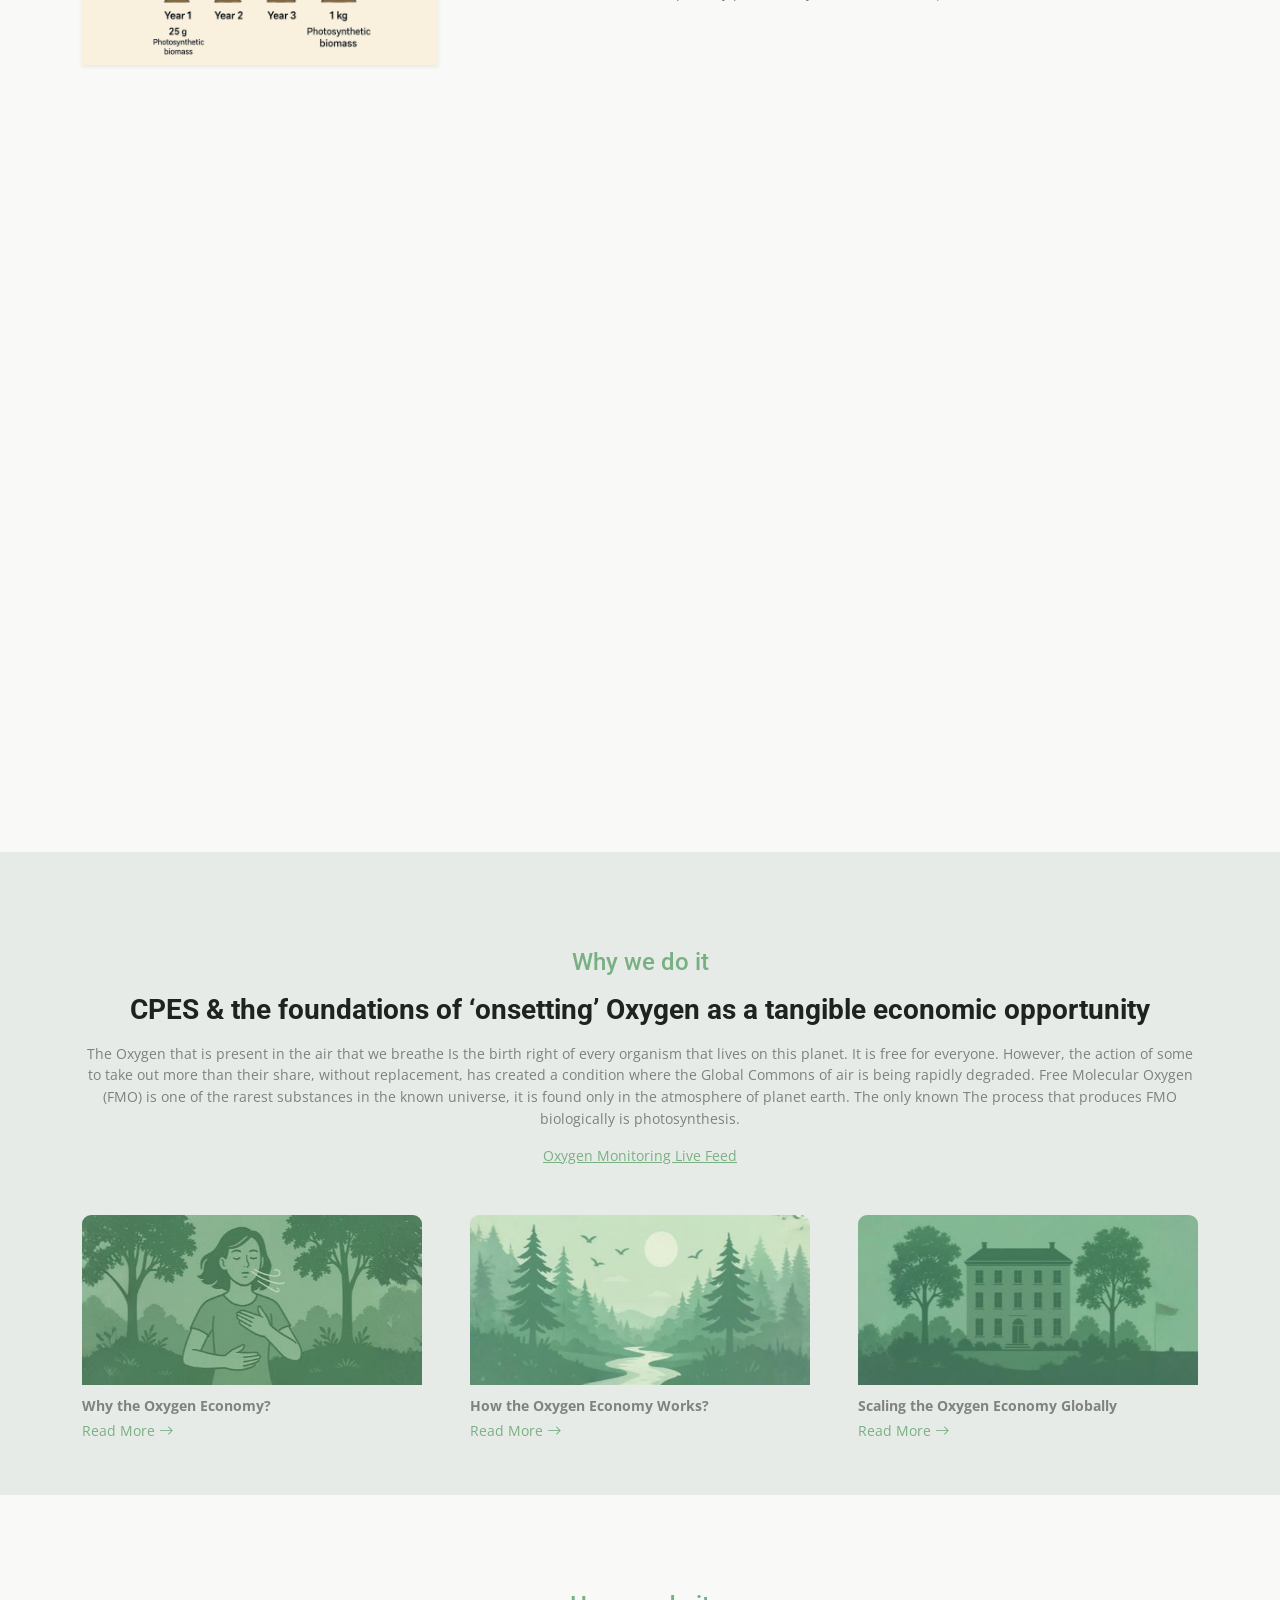
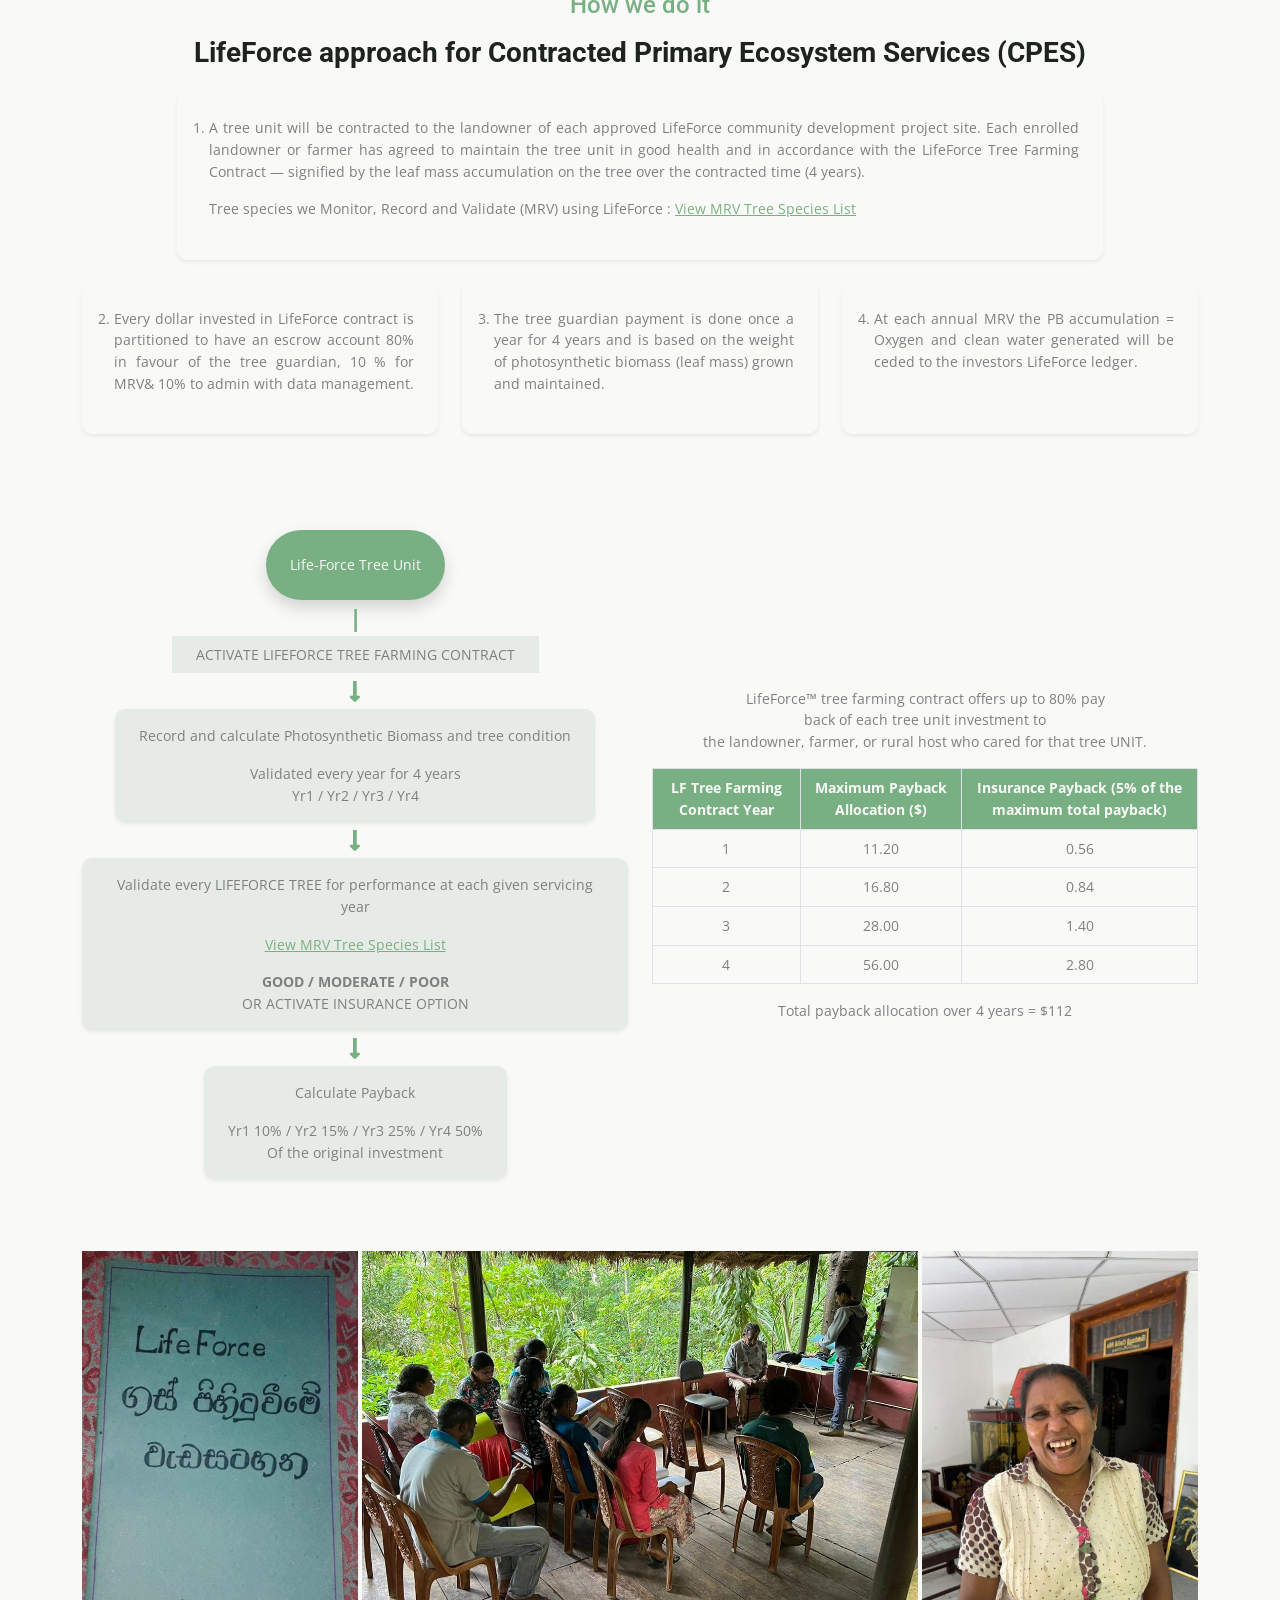
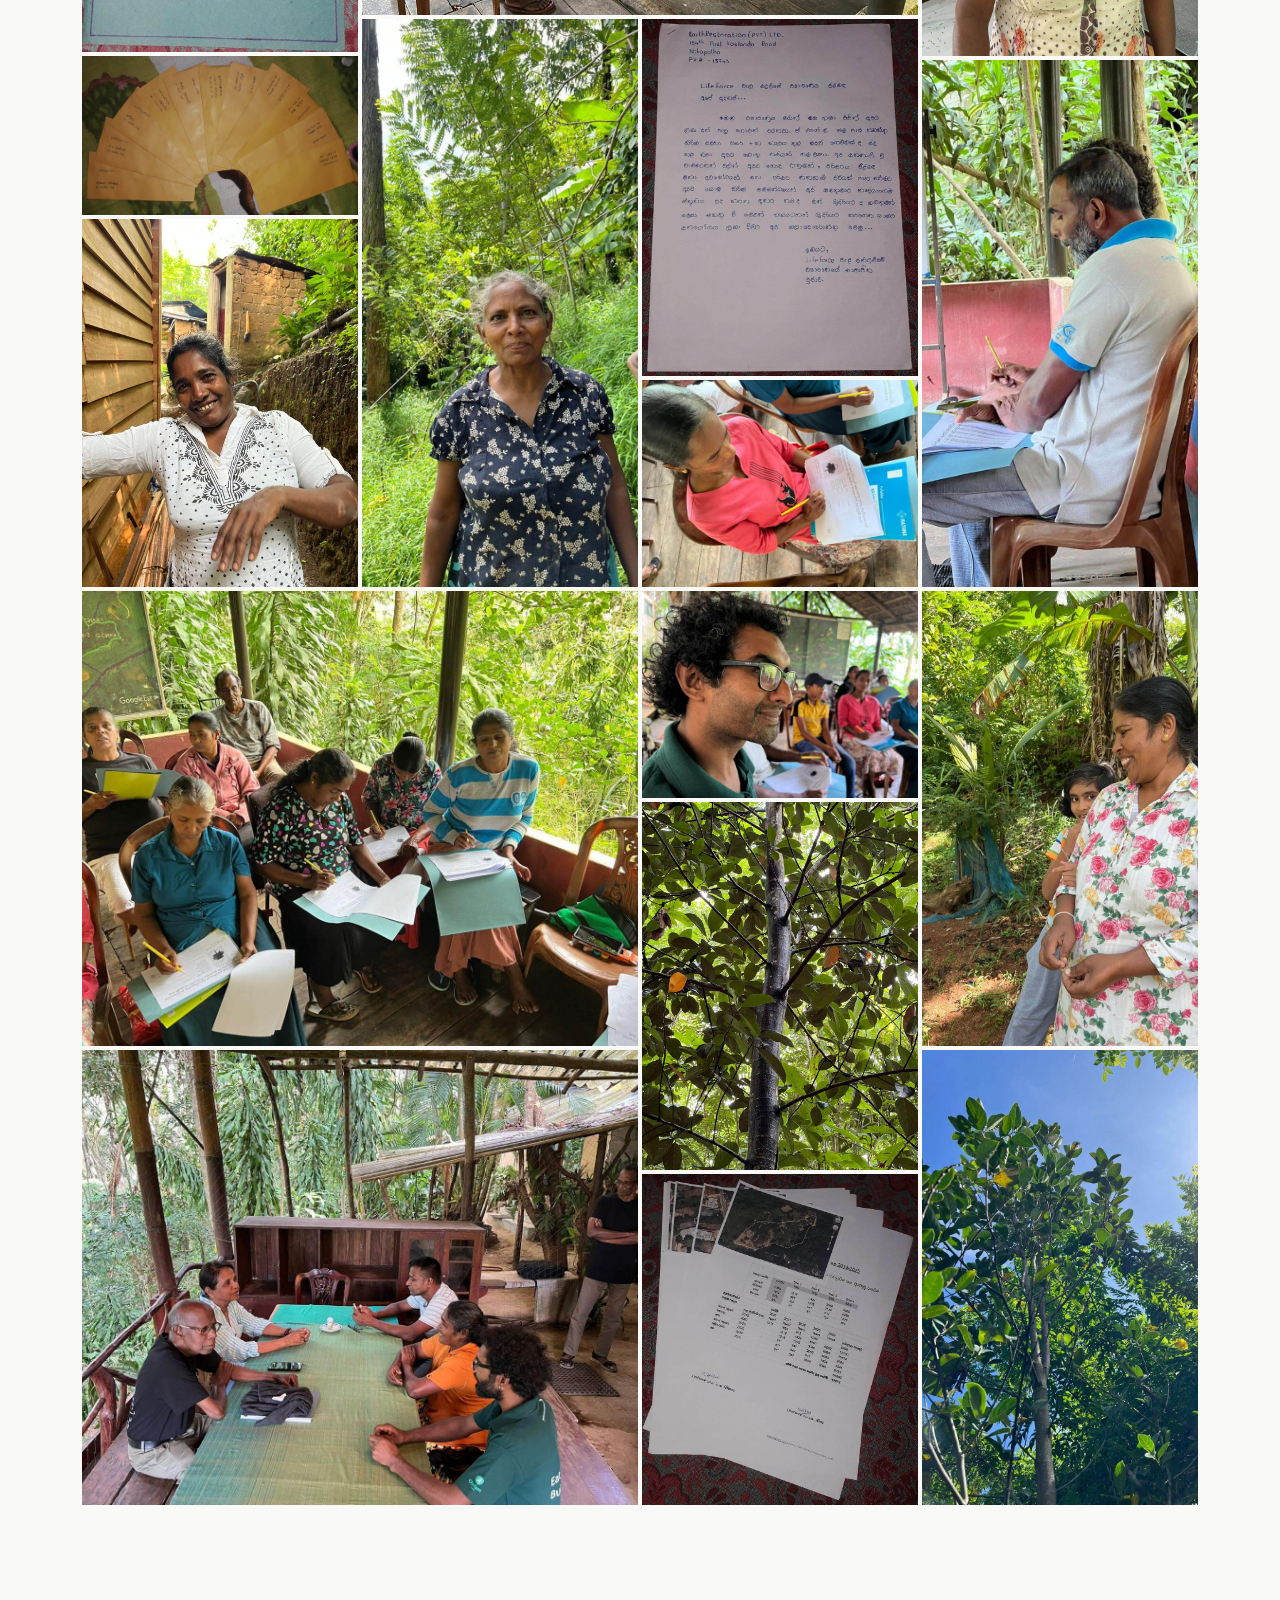
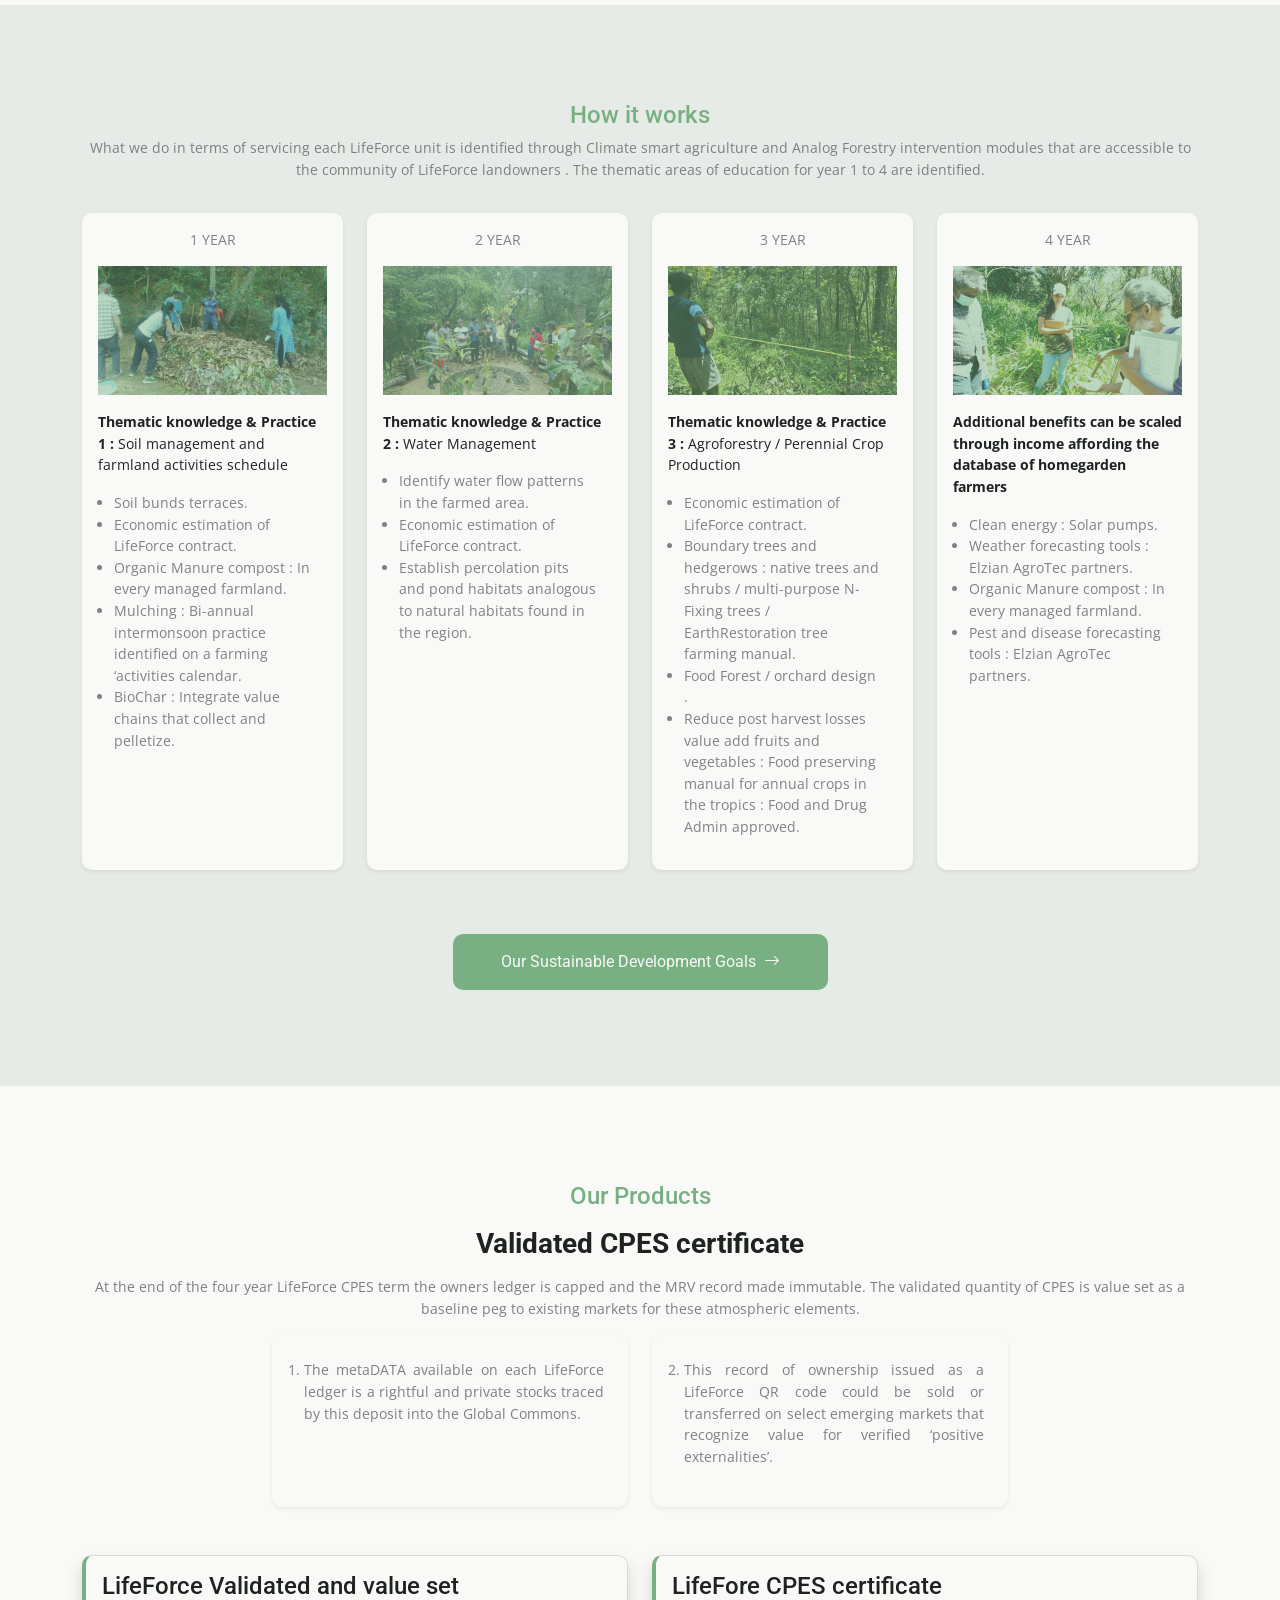
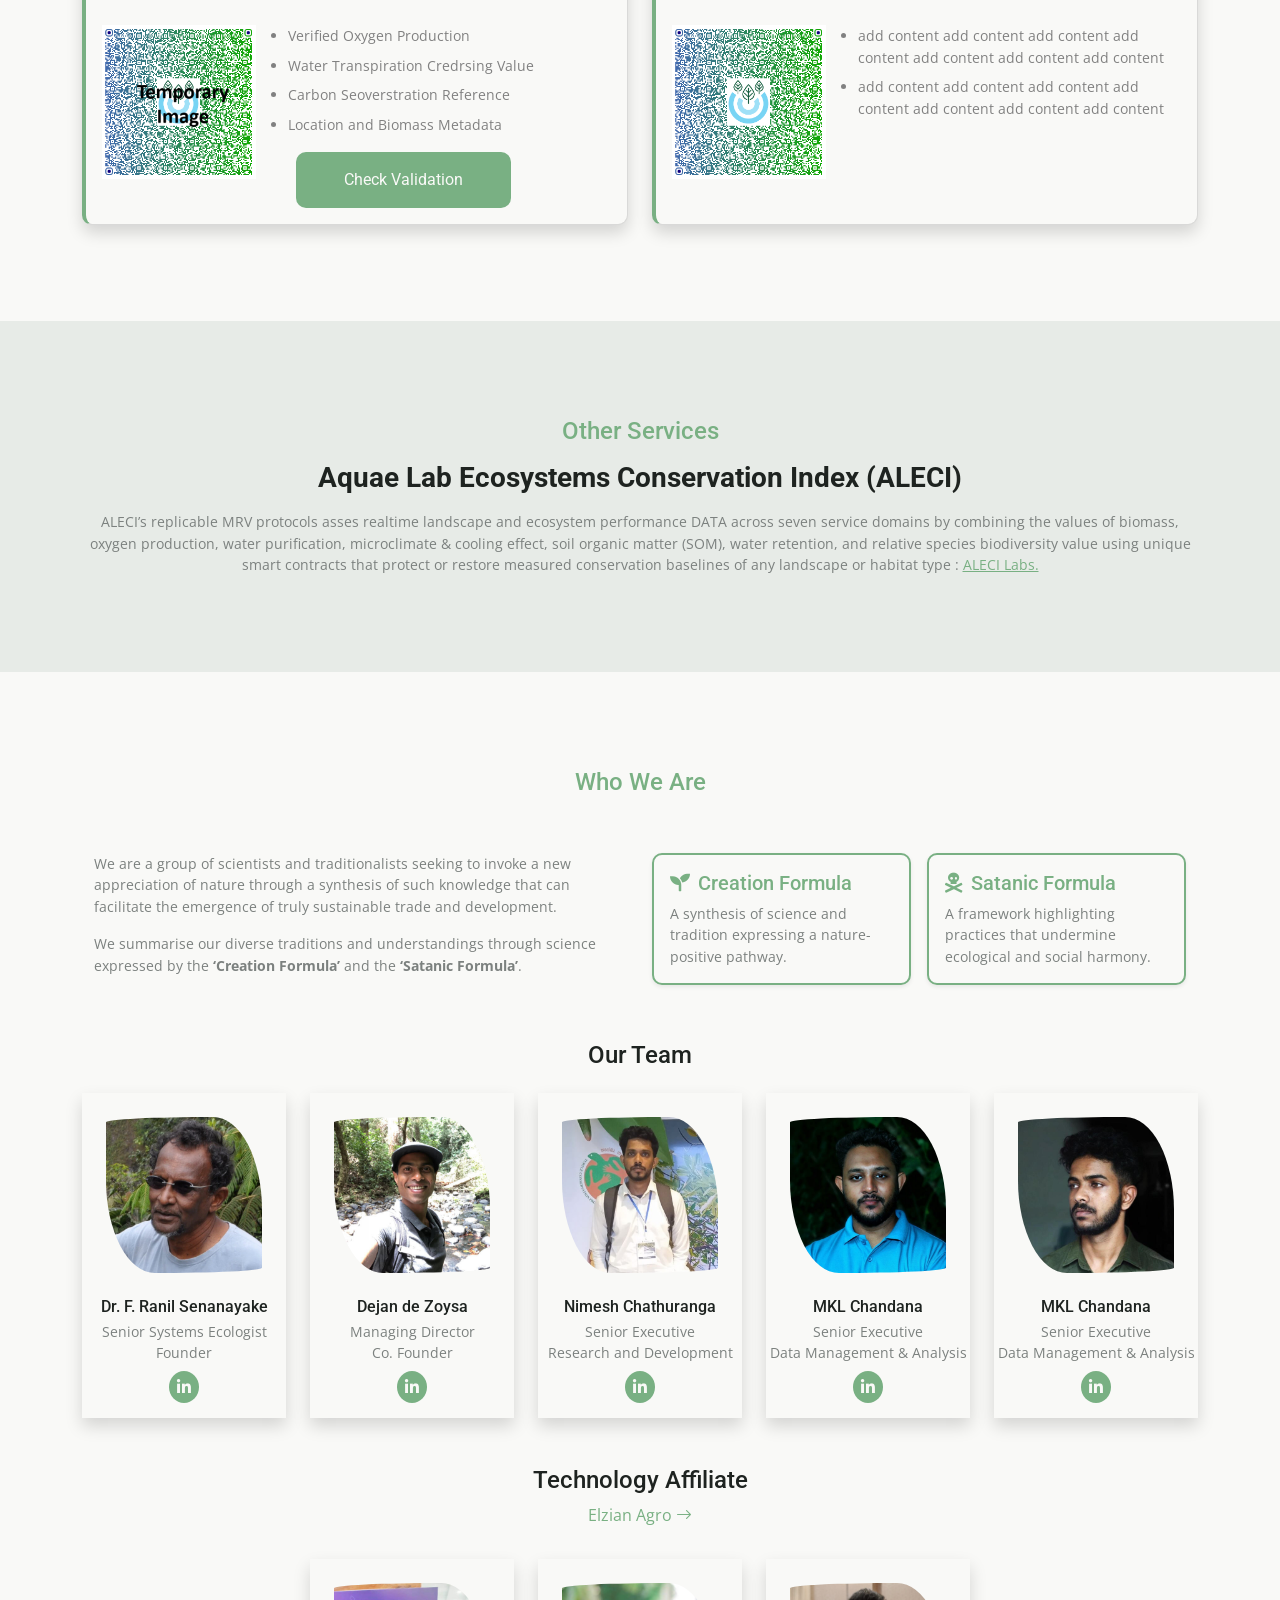
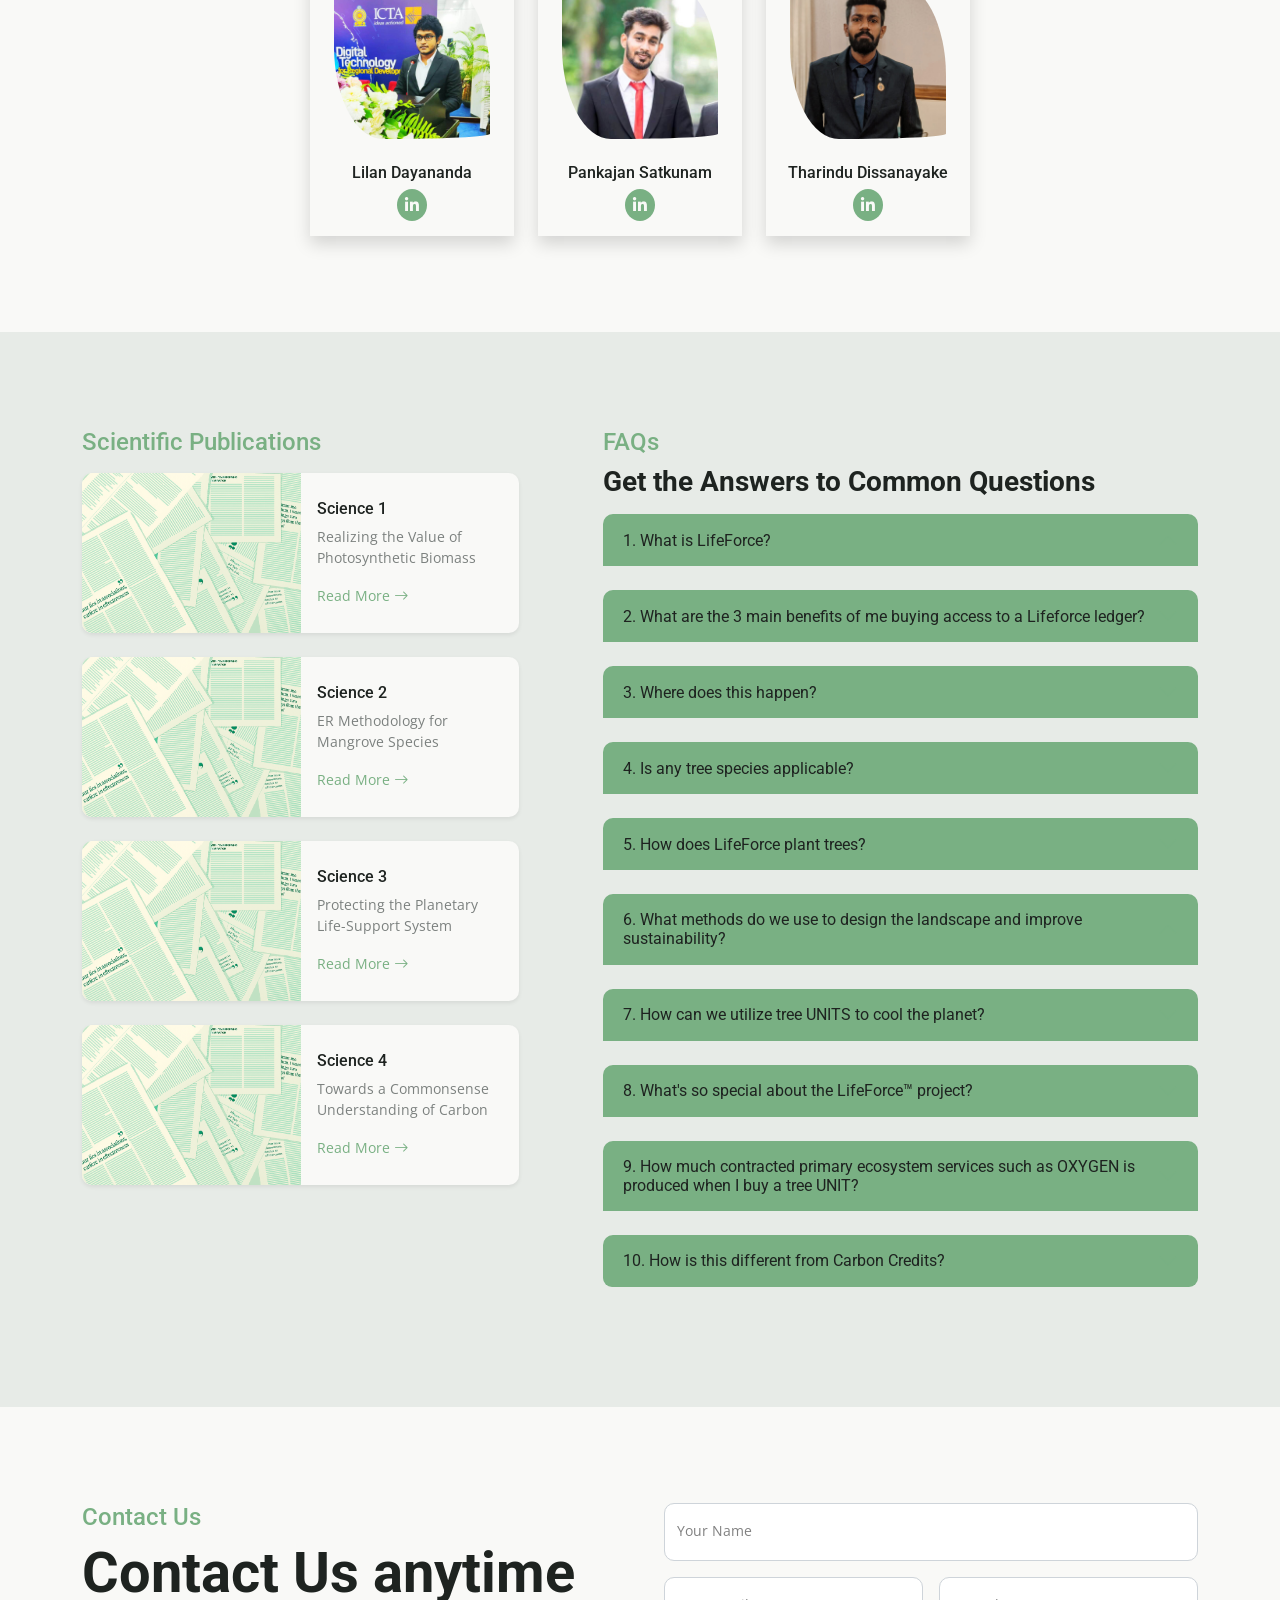
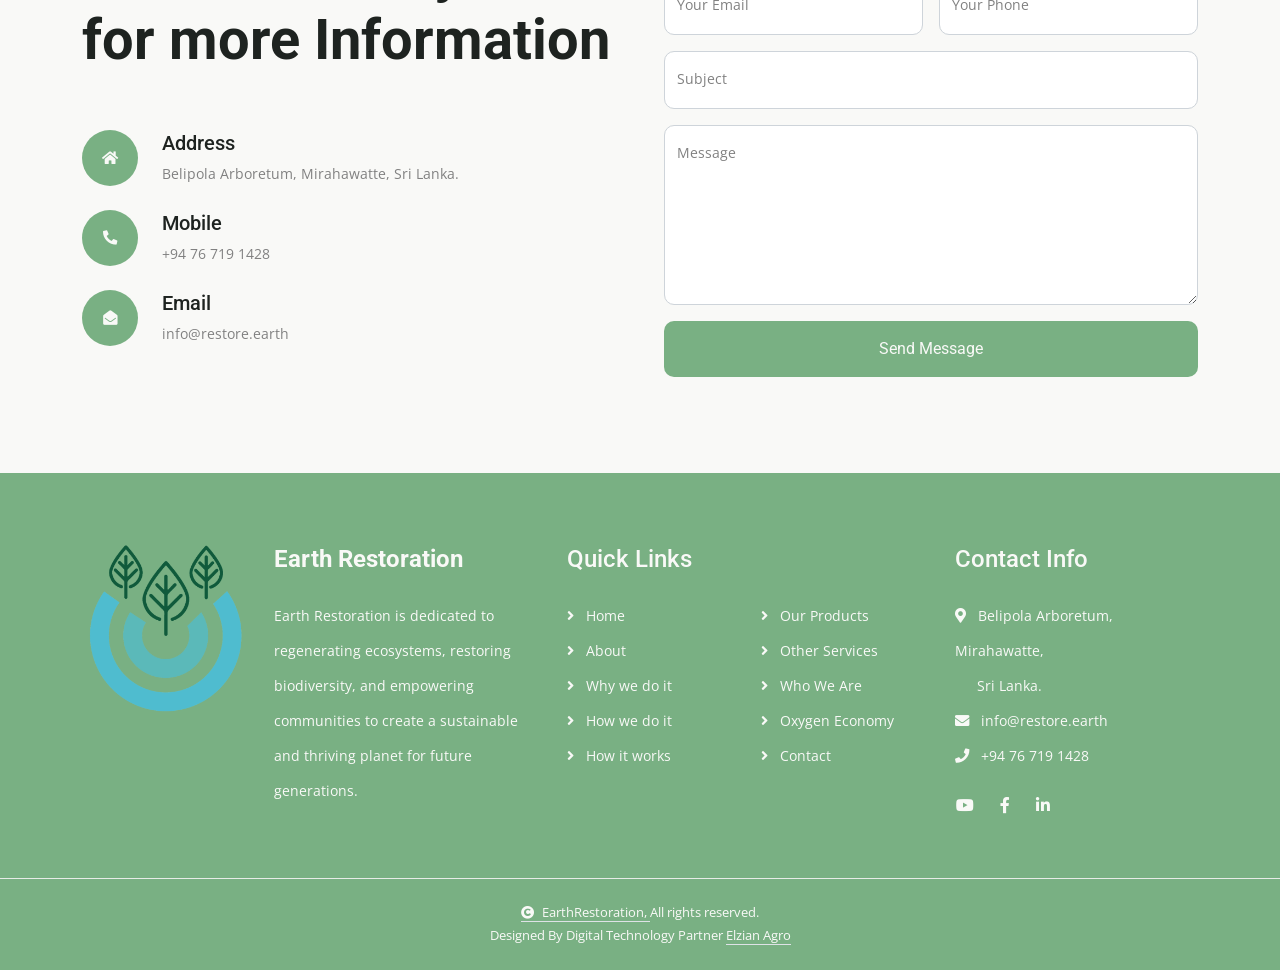
==== commit c02a6e53: "update images" ====
--- a/index.html
+++ b/index.html
@@ -107,7 +107,7 @@
   <!-- Home Start -->
   <section id="home" class="bg-light py-5" style="border-top: 1px solid #79b083">
     <div class="container-fluid">
-      <div class="container pt-4 pb-5">
+      <div class="container py-5">
         <div class="row align-items-center">
           <div class="col-lg-8 wow fadeInLeft">
             <h1 class="display-4 text-capitalize text-dark mb-1">
@@ -1035,7 +1035,7 @@
         <h4 class="text-dark">Our Team</h4>
       </div>
 
-      <div class="row row-cols-1 row-cols-sm-2 row-cols-lg-4 row-cols-xl-5 g-4 justify-content-center px-4">
+      <div class="row row-cols-1 row-cols-sm-2 row-cols-lg-4 row-cols-xl-5 g-4 justify-content-center px-4 px-lg-0">
         <div class="col wow fadeInUp" data-wow-delay="0.1s">
           <div class="team-card rounded-4 shadow overflow-hidden">
             <div class="flip-card-img-wrapper">
@@ -1197,7 +1197,7 @@
         </p>
       </div>
 
-      <div class="row row-cols-1 row-cols-sm-2 row-cols-lg-4 row-cols-xl-5 g-4 justify-content-center px-4">
+      <div class="row row-cols-1 row-cols-sm-2 row-cols-lg-4 row-cols-xl-5 g-4 justify-content-center px-4 px-lg-0">
         <div class="col wow fadeInUp" data-wow-delay="0.1s">
           <div class="team-card rounded-4 shadow overflow-hidden">
             <div class="">
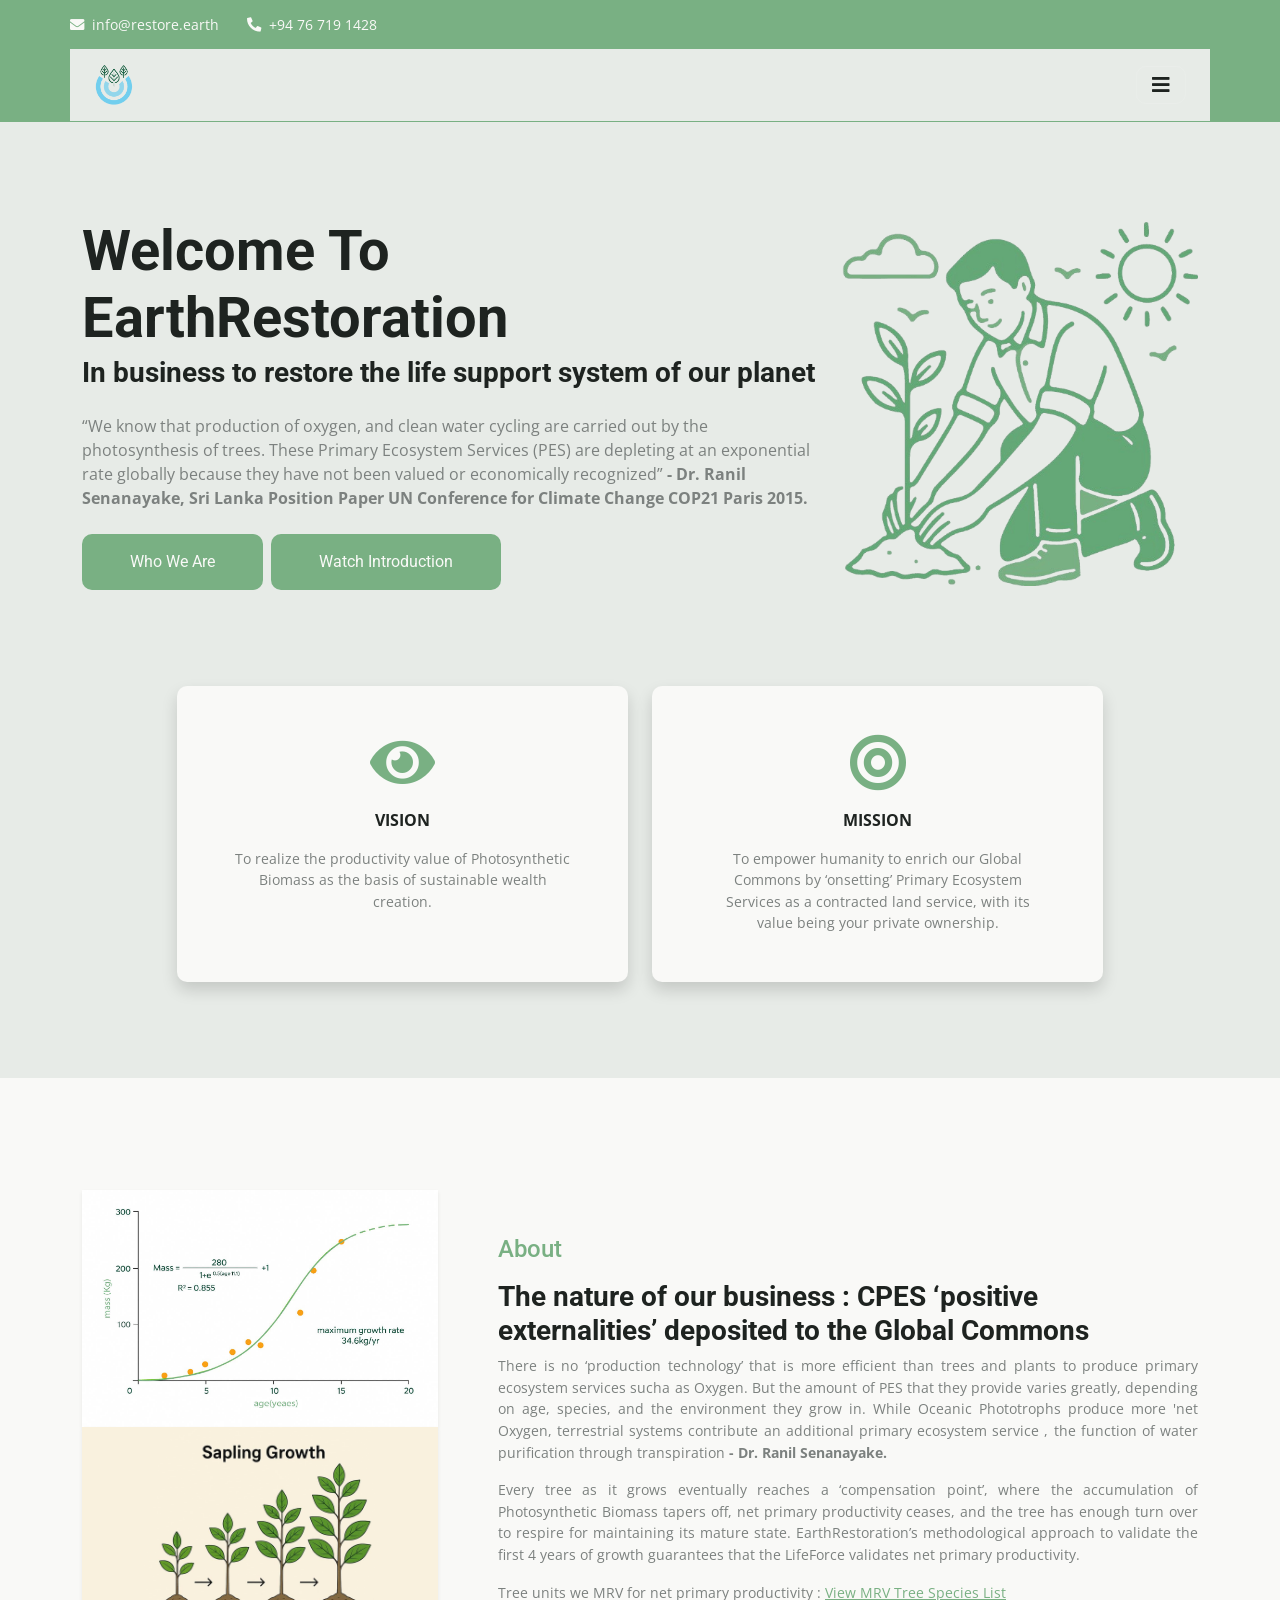
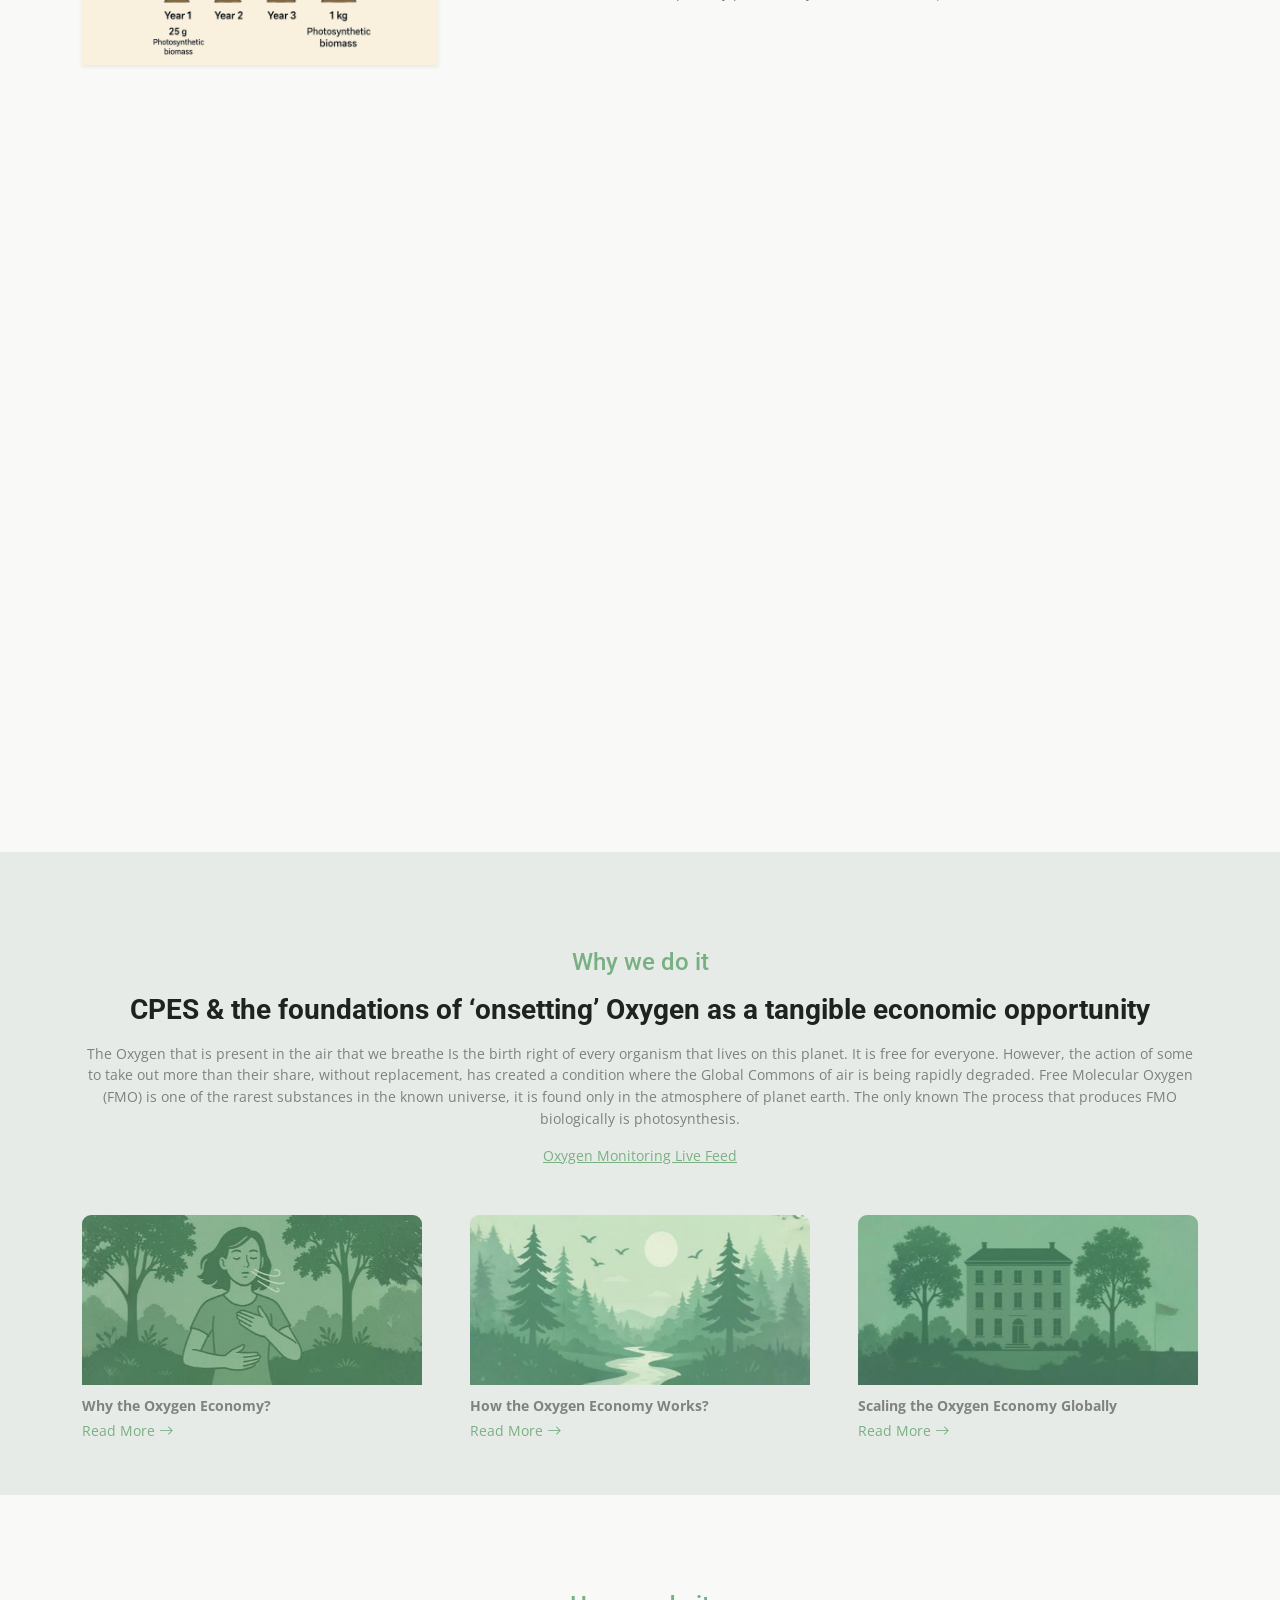
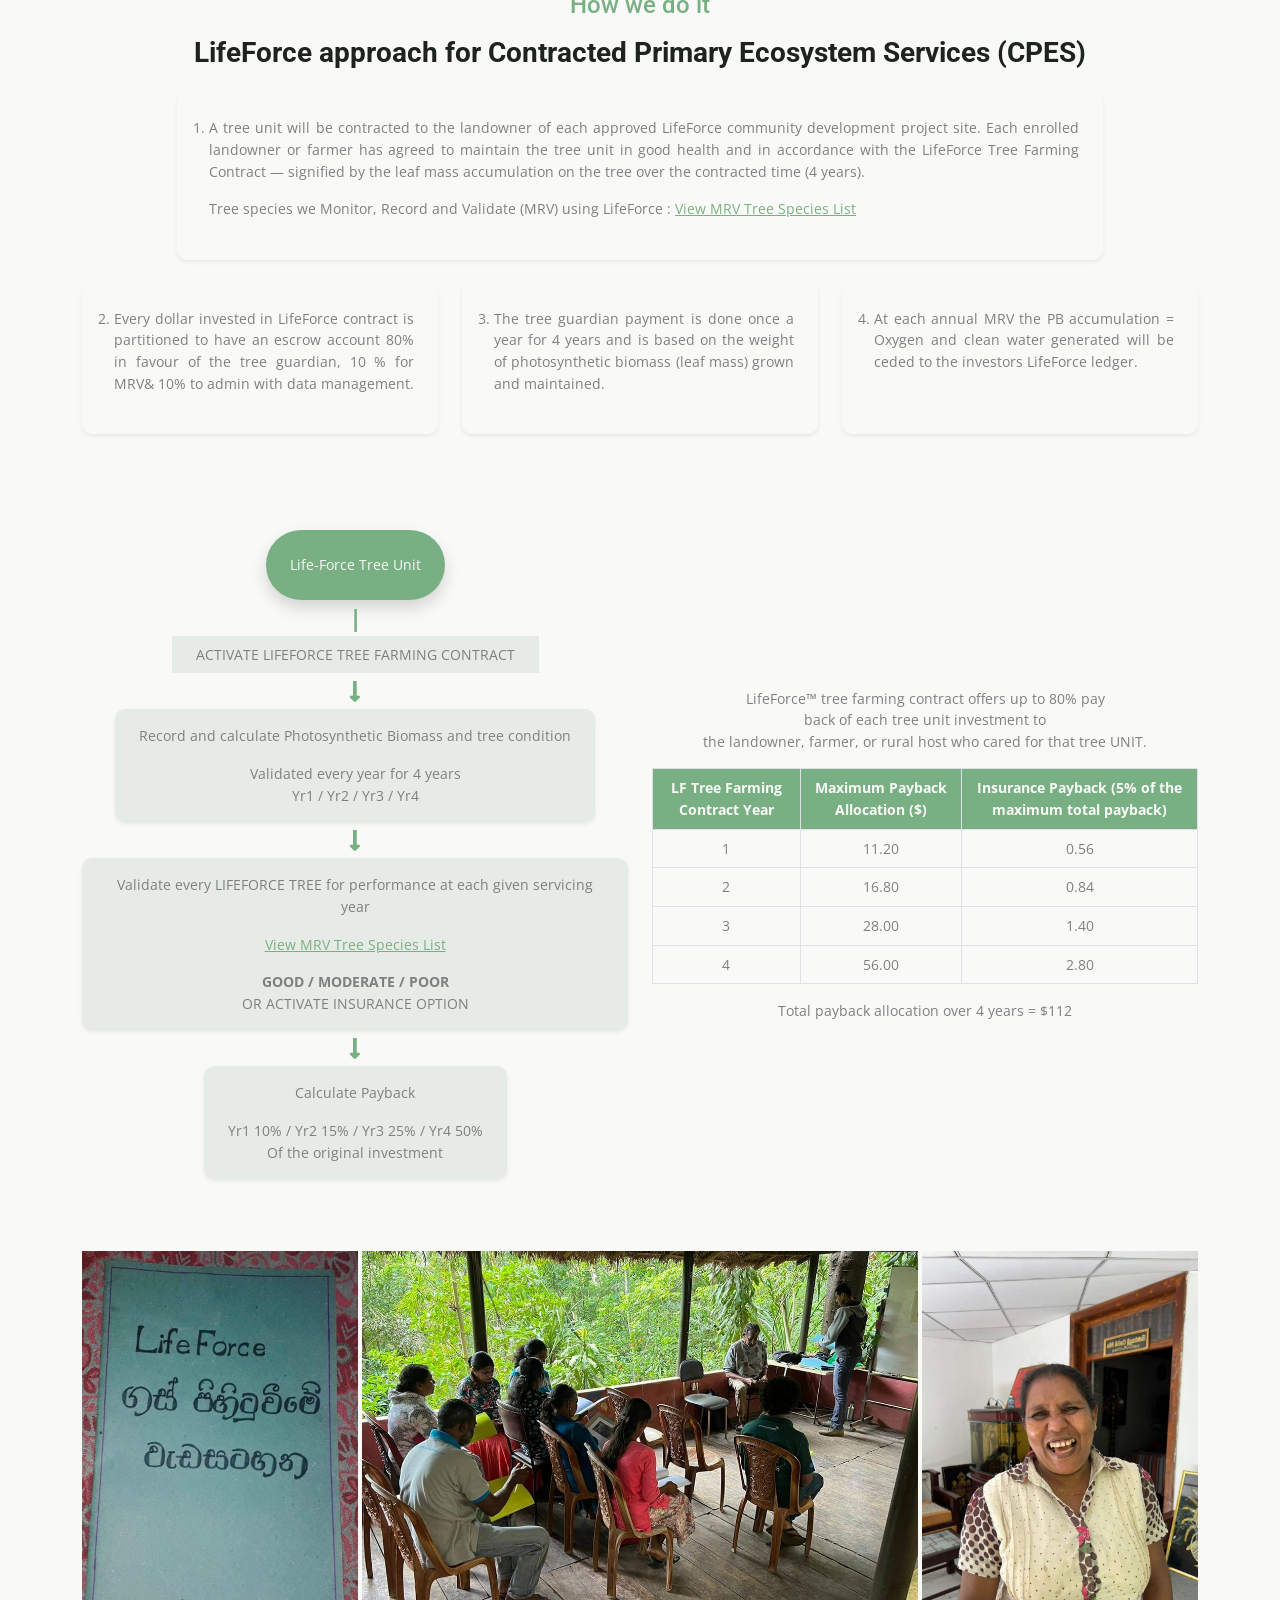
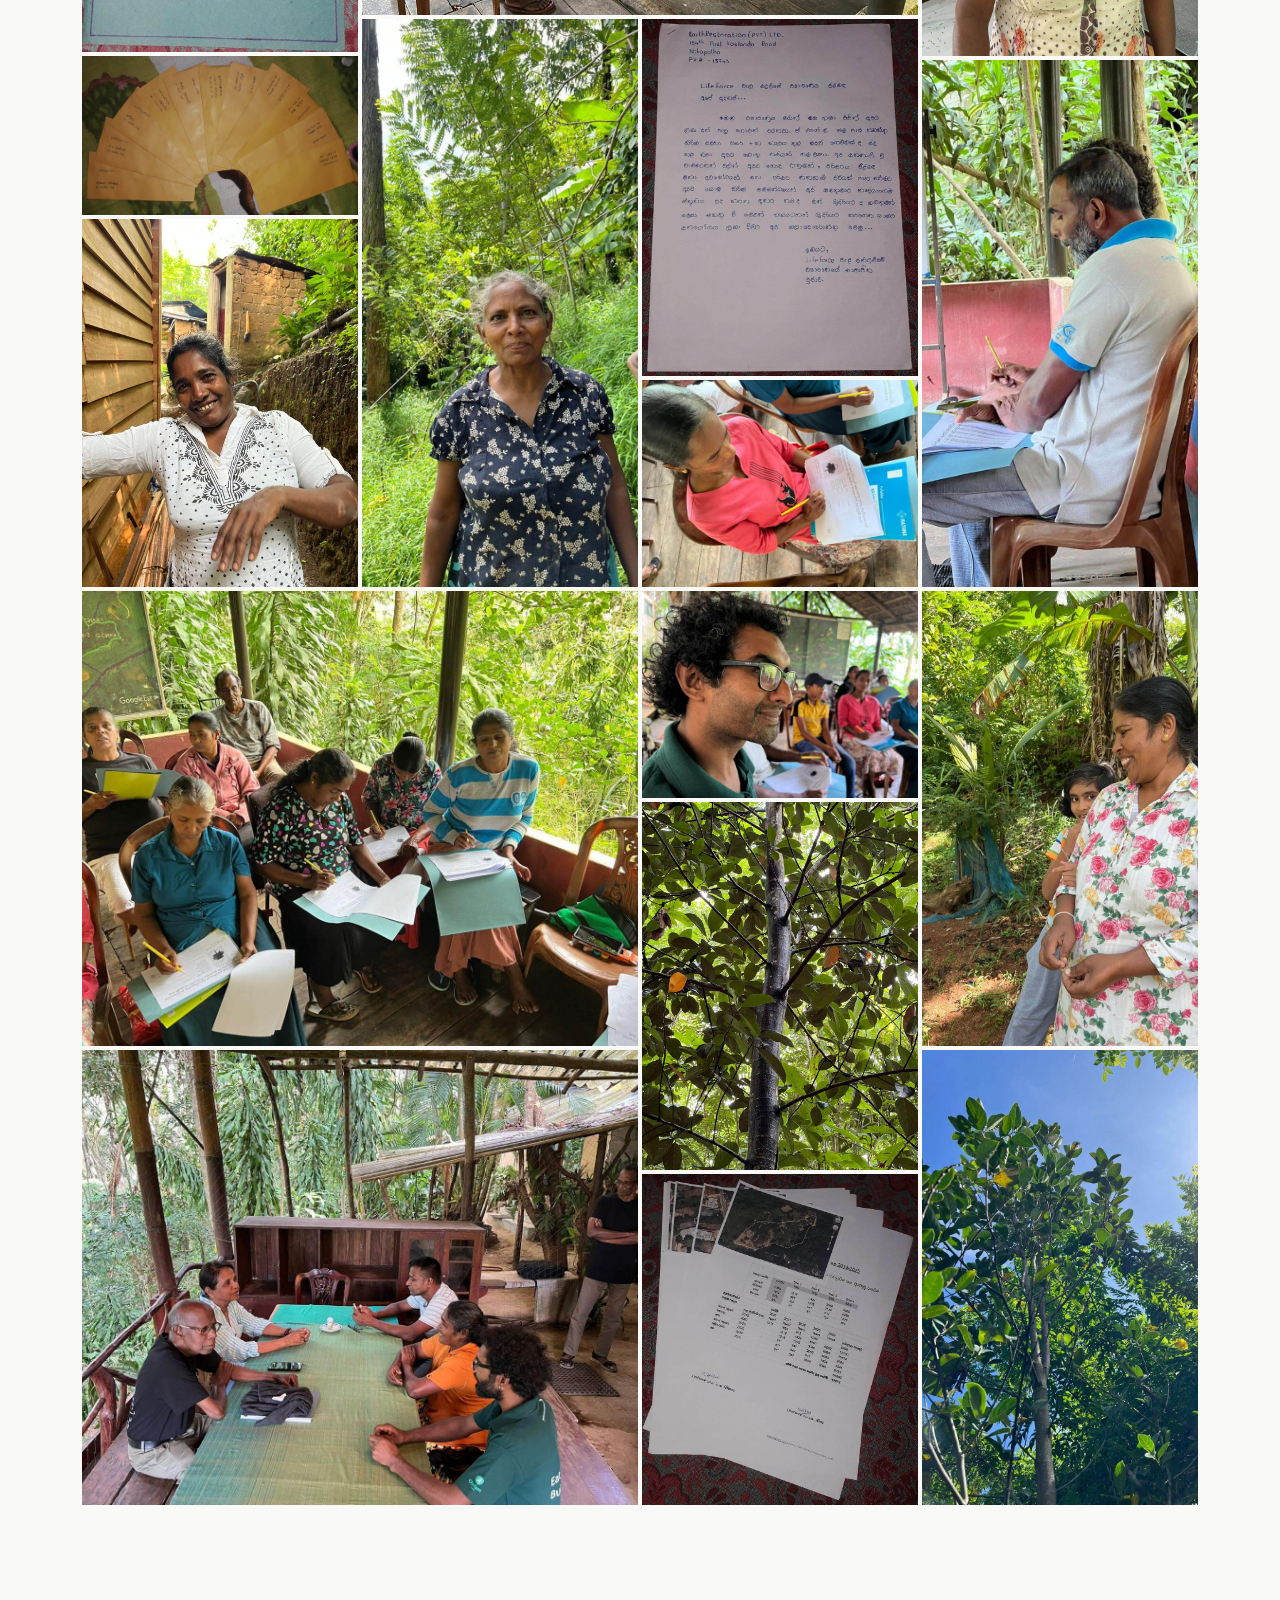
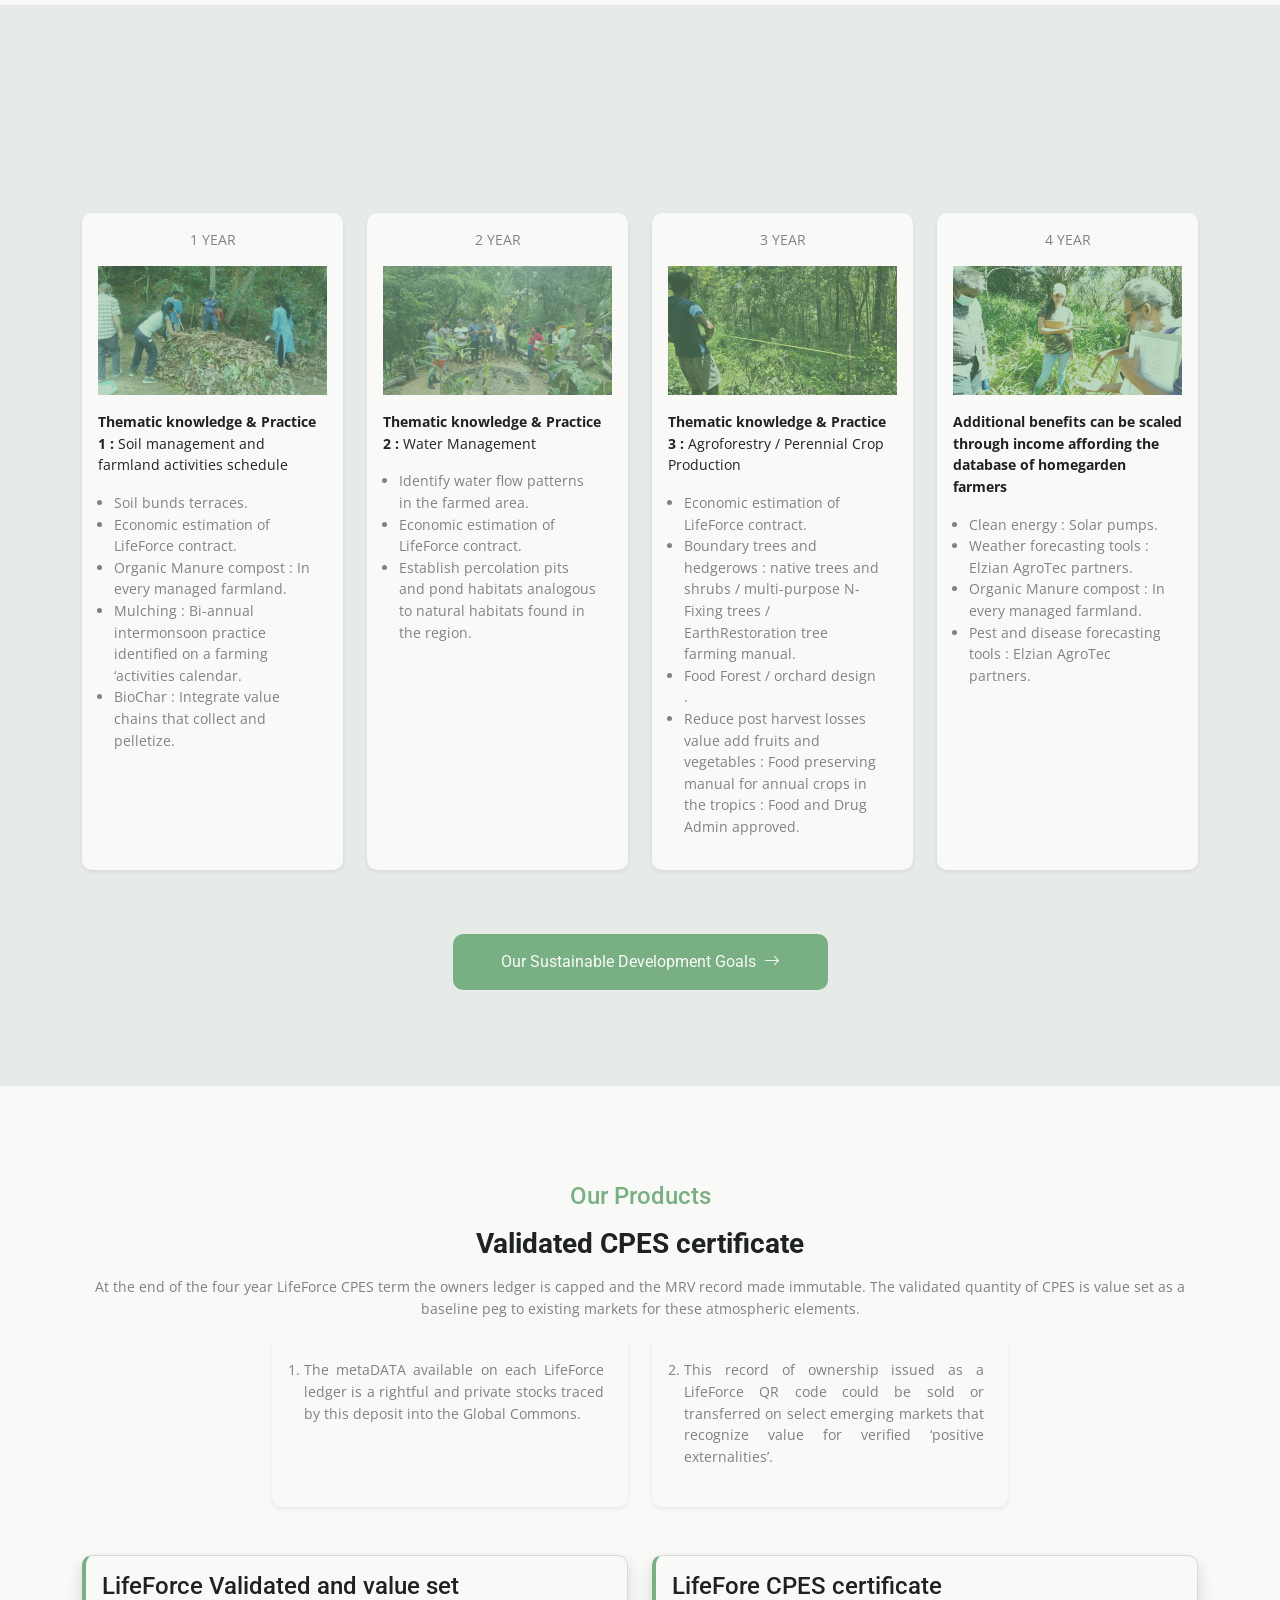
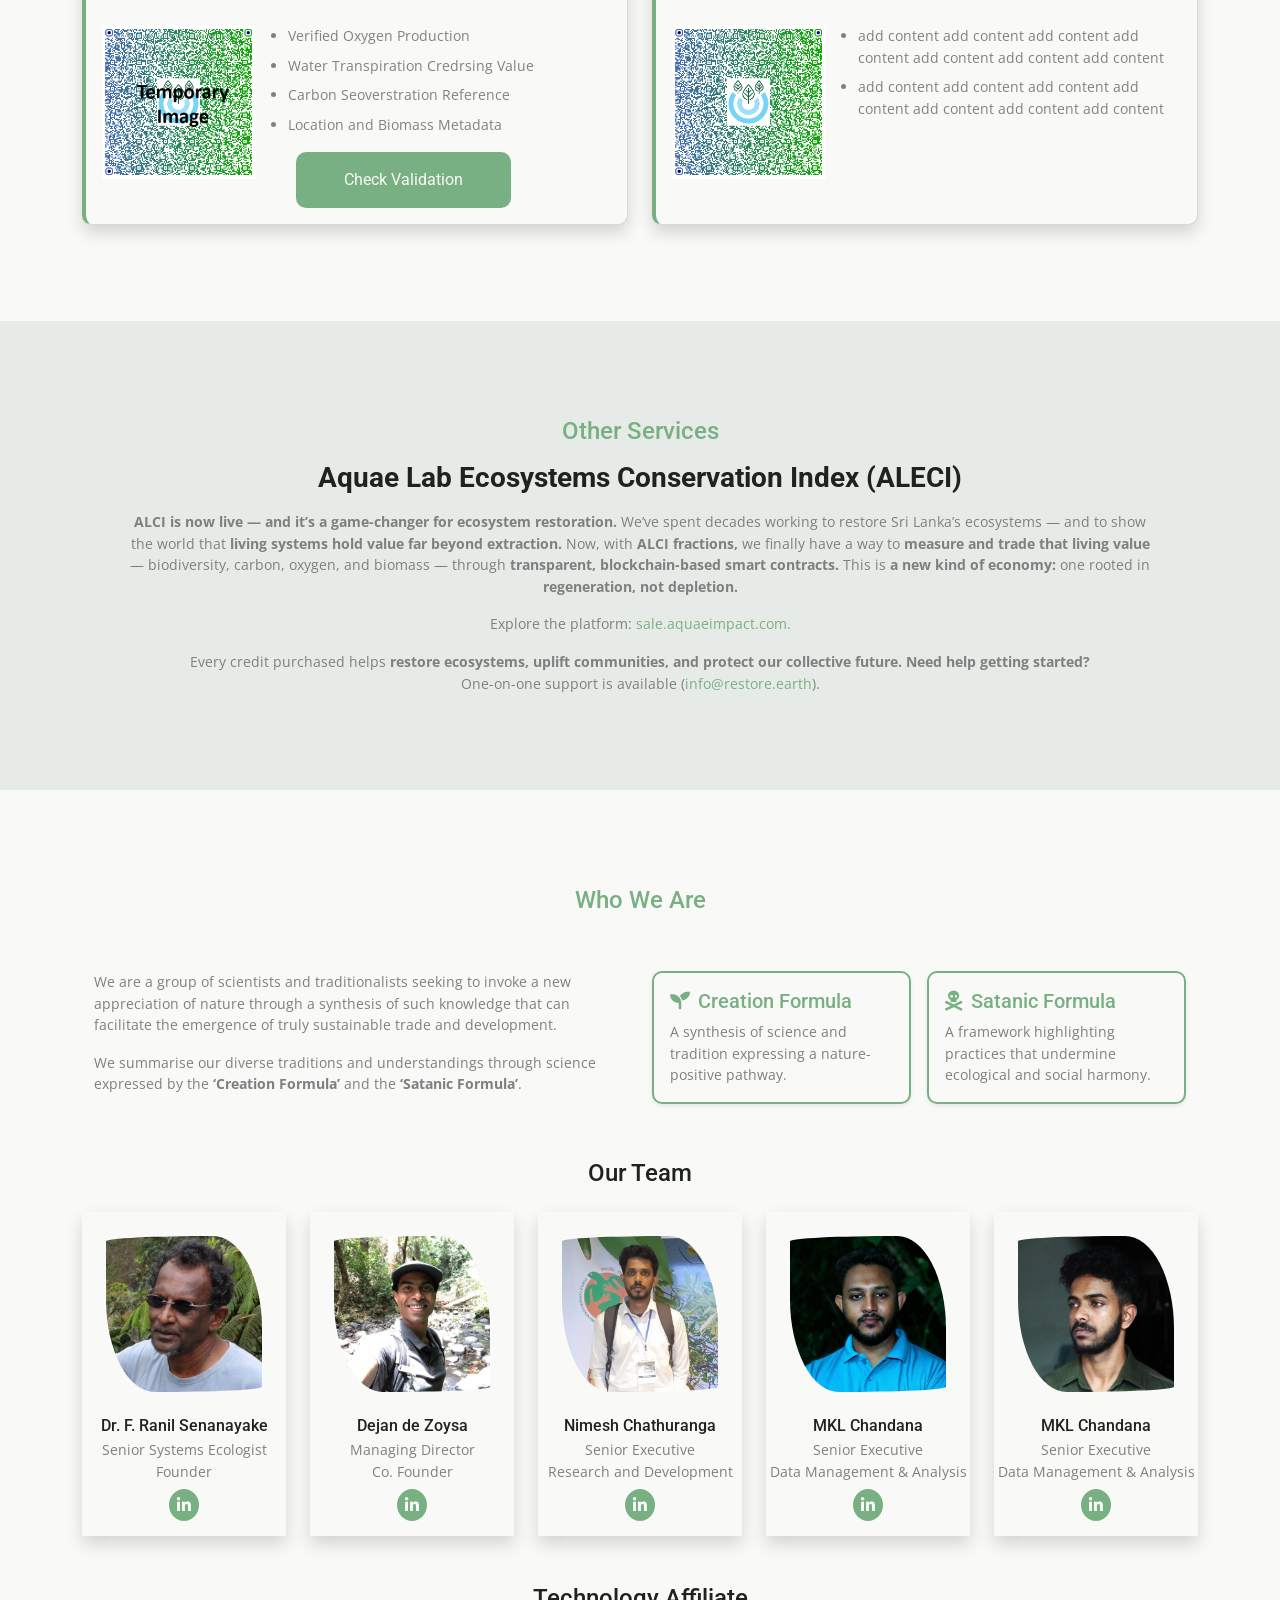
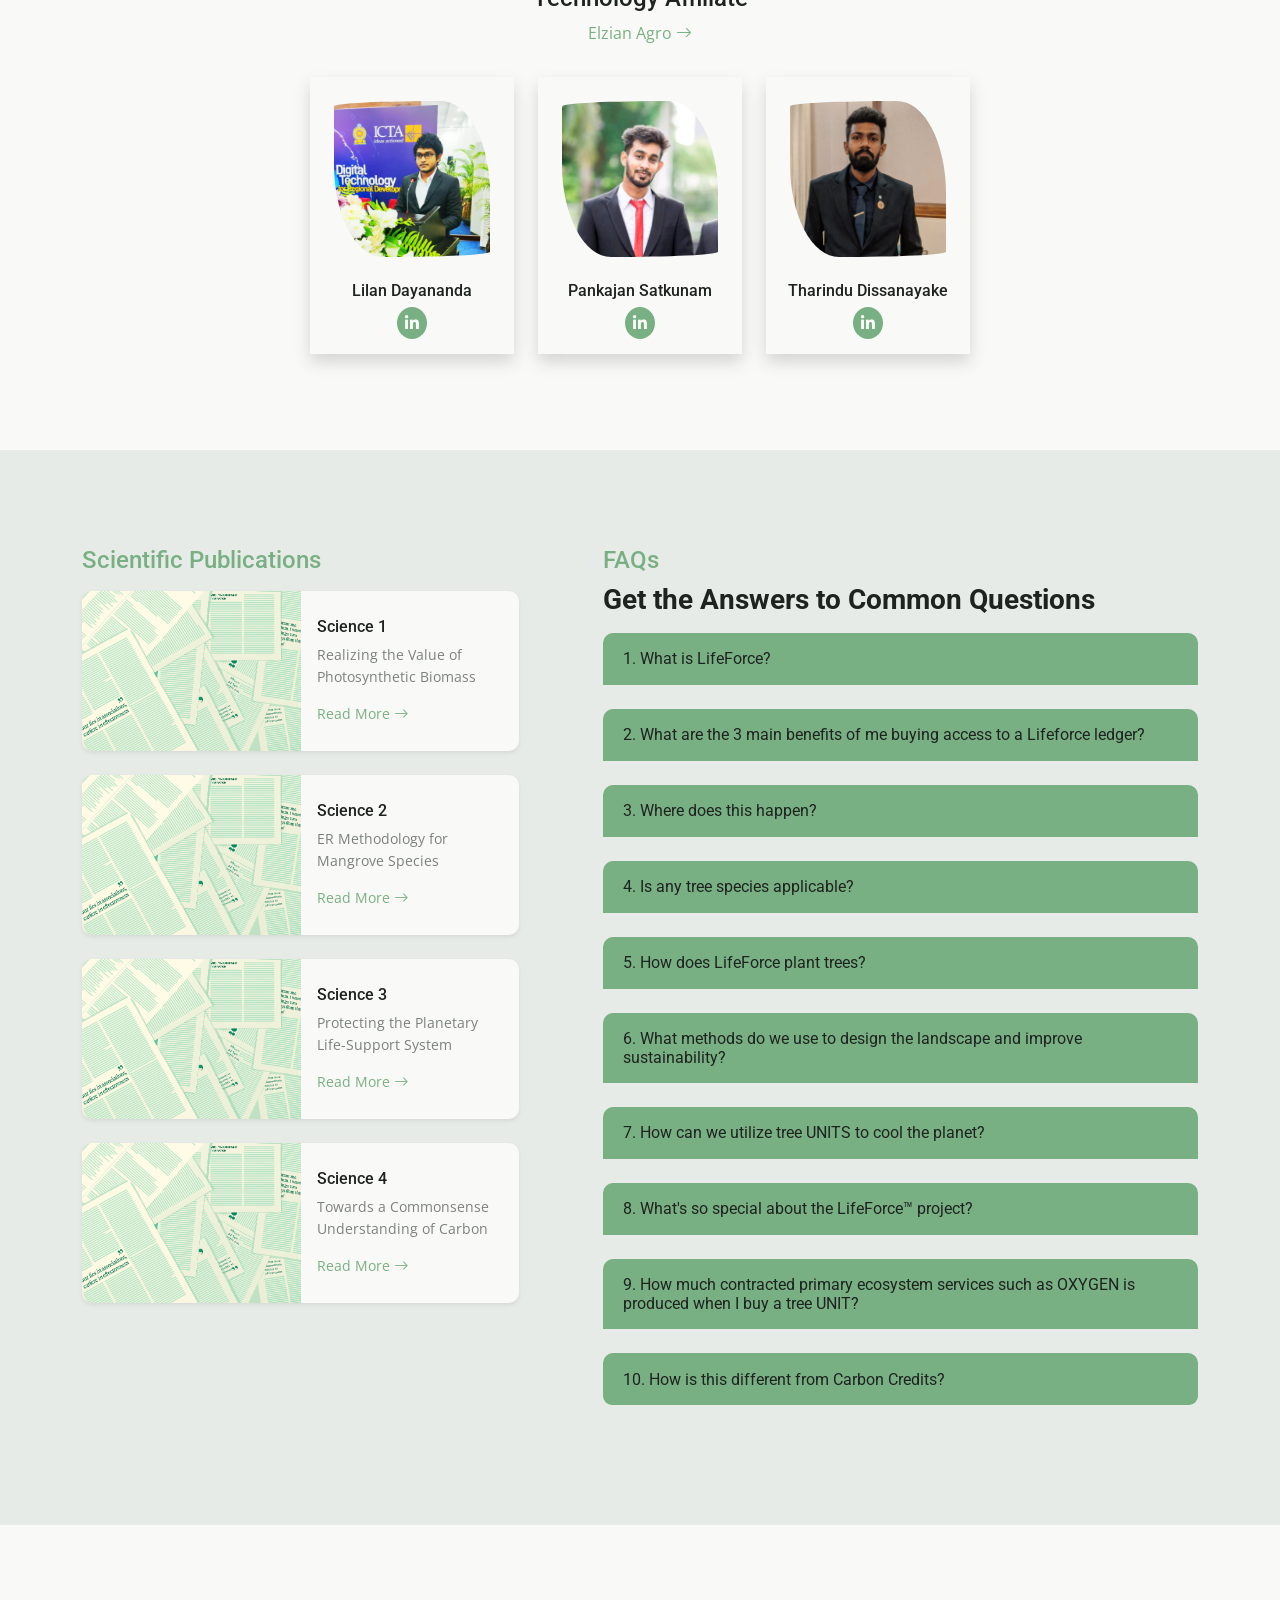
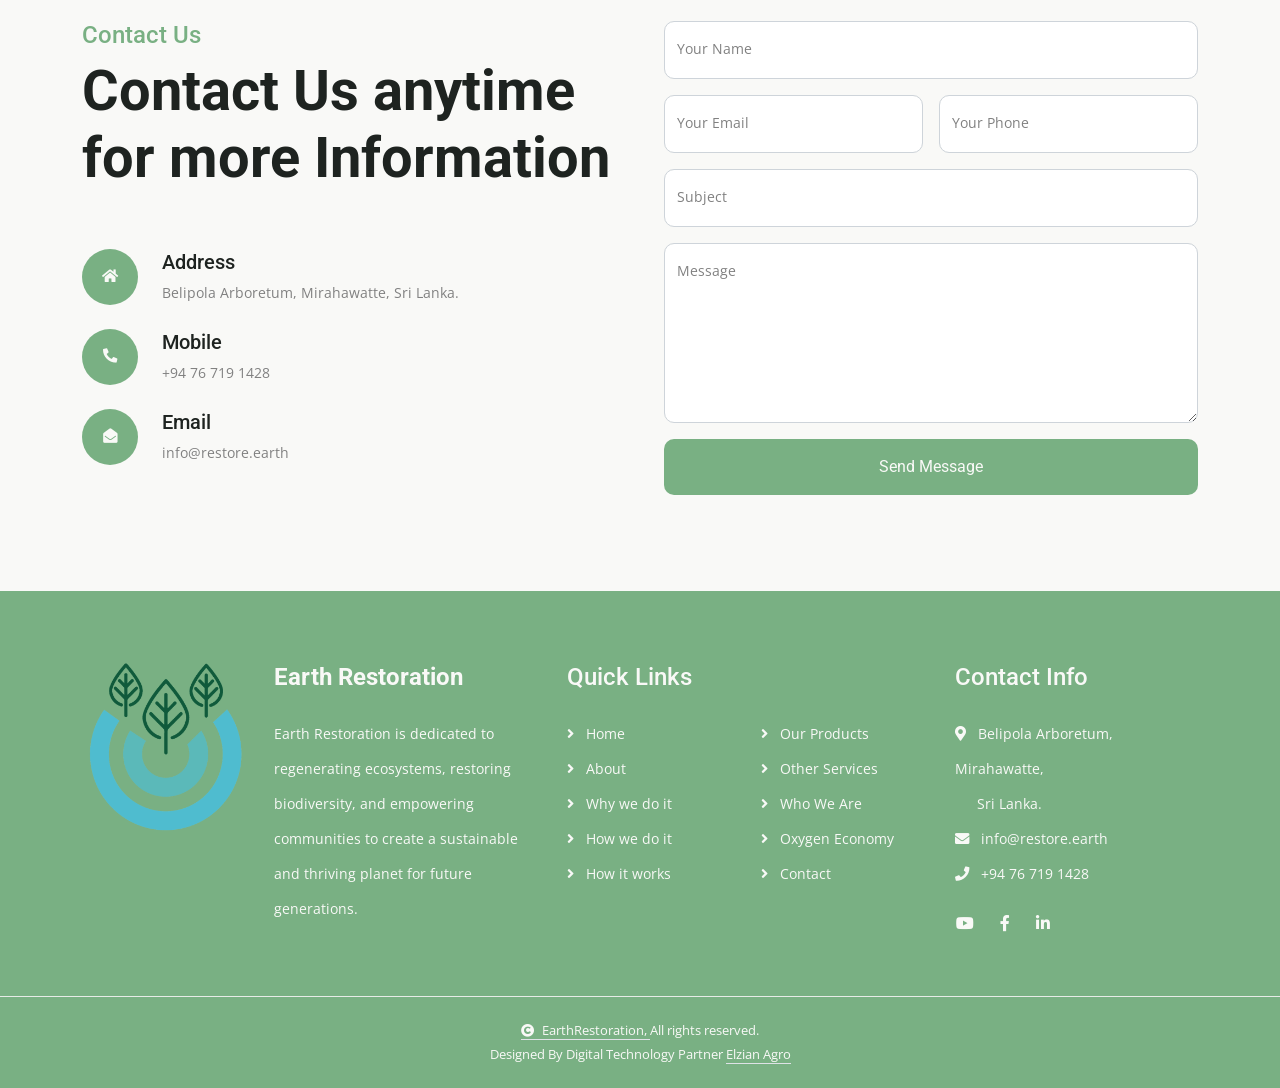
==== commit 956ab0c4: "update content" ====
--- a/index.html
+++ b/index.html
@@ -957,16 +957,32 @@
         <div class="text-center mb-5 wow fadeInUp pt-5">
           <h4 class="text-primary mb-3">Other Services</h4>
           <h1 class="display-5 mb-3 text-dark fs-3">Aquae Lab Ecosystems Conservation Index (ALECI)</h1>
-          <p class="text-muted">
-            ALECI’s replicable MRV protocols asses realtime landscape and ecosystem performance DATA across
-            seven service domains by combining the values of biomass, oxygen production, water purification,
-            microclimate & cooling effect, soil organic matter (SOM), water retention, and relative species
-            biodiversity value using unique smart contracts that protect or restore measured conservation
-            baselines of any landscape or habitat type :
-            <a href="https://labs.aquaeimpact.com/aleci/" target="_blank"
-              class="text-primary text-decoration-underline">
-              ALECI Labs.</a>
+          <p class="text-muted px-0 px-lg-5">
+            <strong>ALCI is now live — and it’s a game-changer for ecosystem restoration.</strong> We’ve spent decades
+            working to restore
+            Sri Lanka’s ecosystems — and to show the world that <strong>living systems hold value far beyond
+              extraction.</strong>
+            Now, with <strong>ALCI fractions,</strong> we finally have a way to <strong>measure and trade that living
+              value</strong> —
+            biodiversity,
+            carbon,
+            oxygen, and biomass — through <strong>transparent, blockchain-based smart contracts.</strong> This is
+            <strong>a new
+              kind of economy:</strong>
+            one rooted in <strong>regeneration, not depletion.</strong>
           </p>
+          <p class="text-muted"> Explore the platform:
+            <a href="https://sale.aquaeimpact.com" target="_blank" class="text-primary text-decoration-none">
+              sale.aquaeimpact.com.
+            </a>
+          </p>
+          <p class="text-muted px-0 px-lg-5">
+            Every credit purchased helps <strong>restore ecosystems, uplift communities, and protect our collective
+              future.
+              Need help getting started?</strong> <br> One-on-one support is available
+            (<a href="mailto:info@restore.earth" class="text-primary text-decoration-none">info@restore.earth</a>).
+          </p>
+
         </div>
       </div>
     </div>
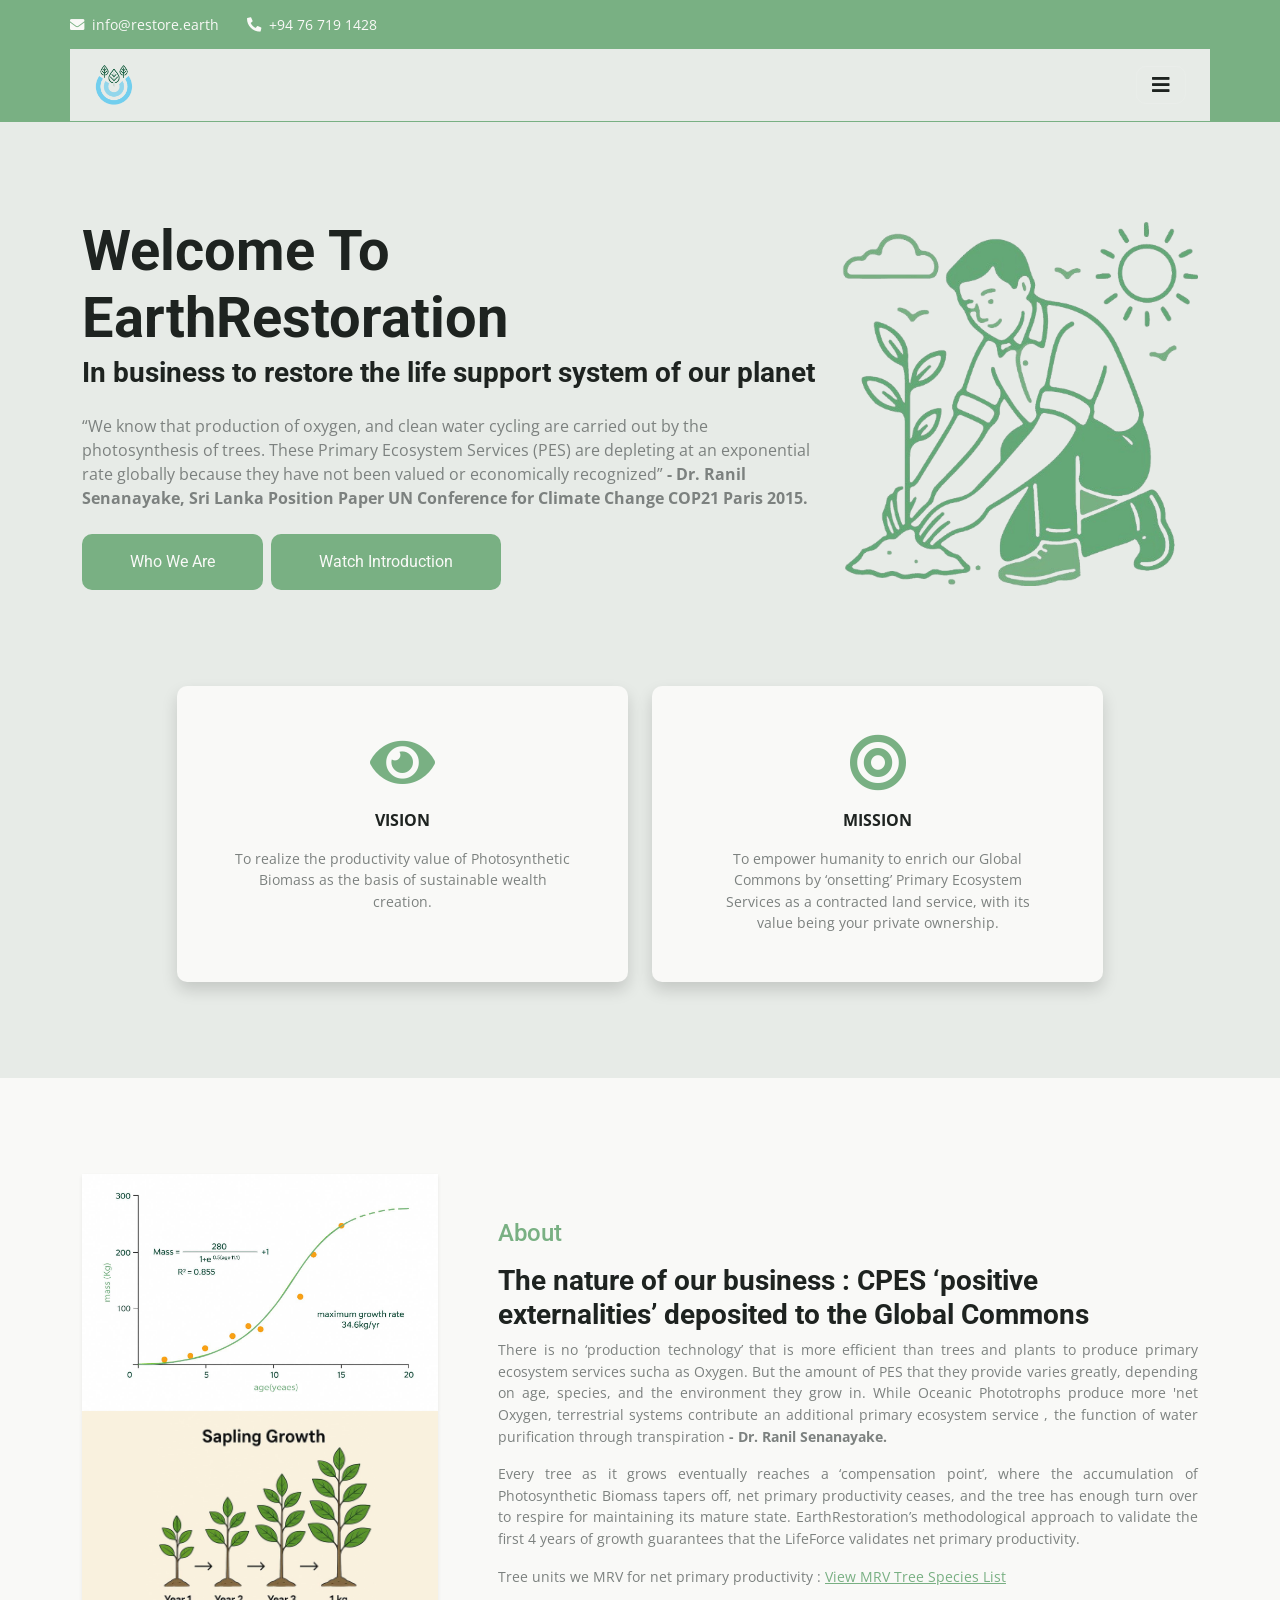
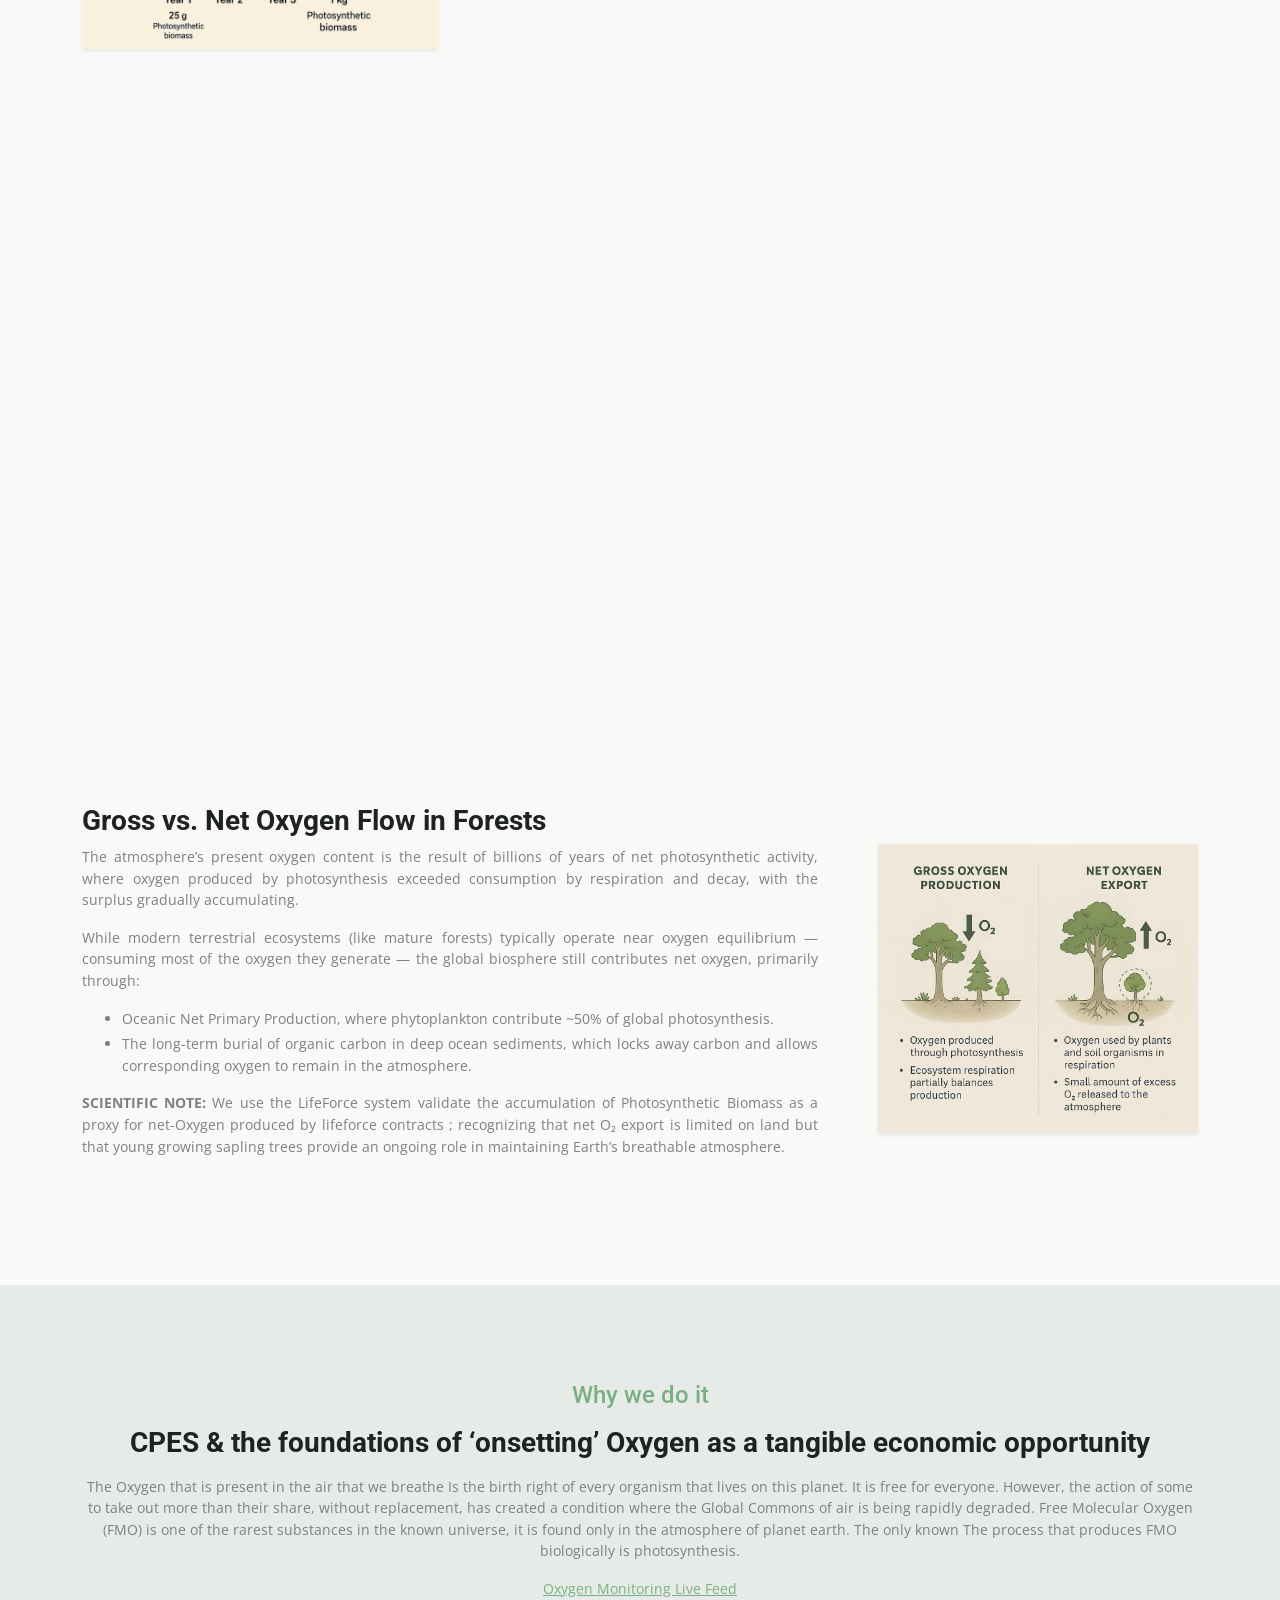
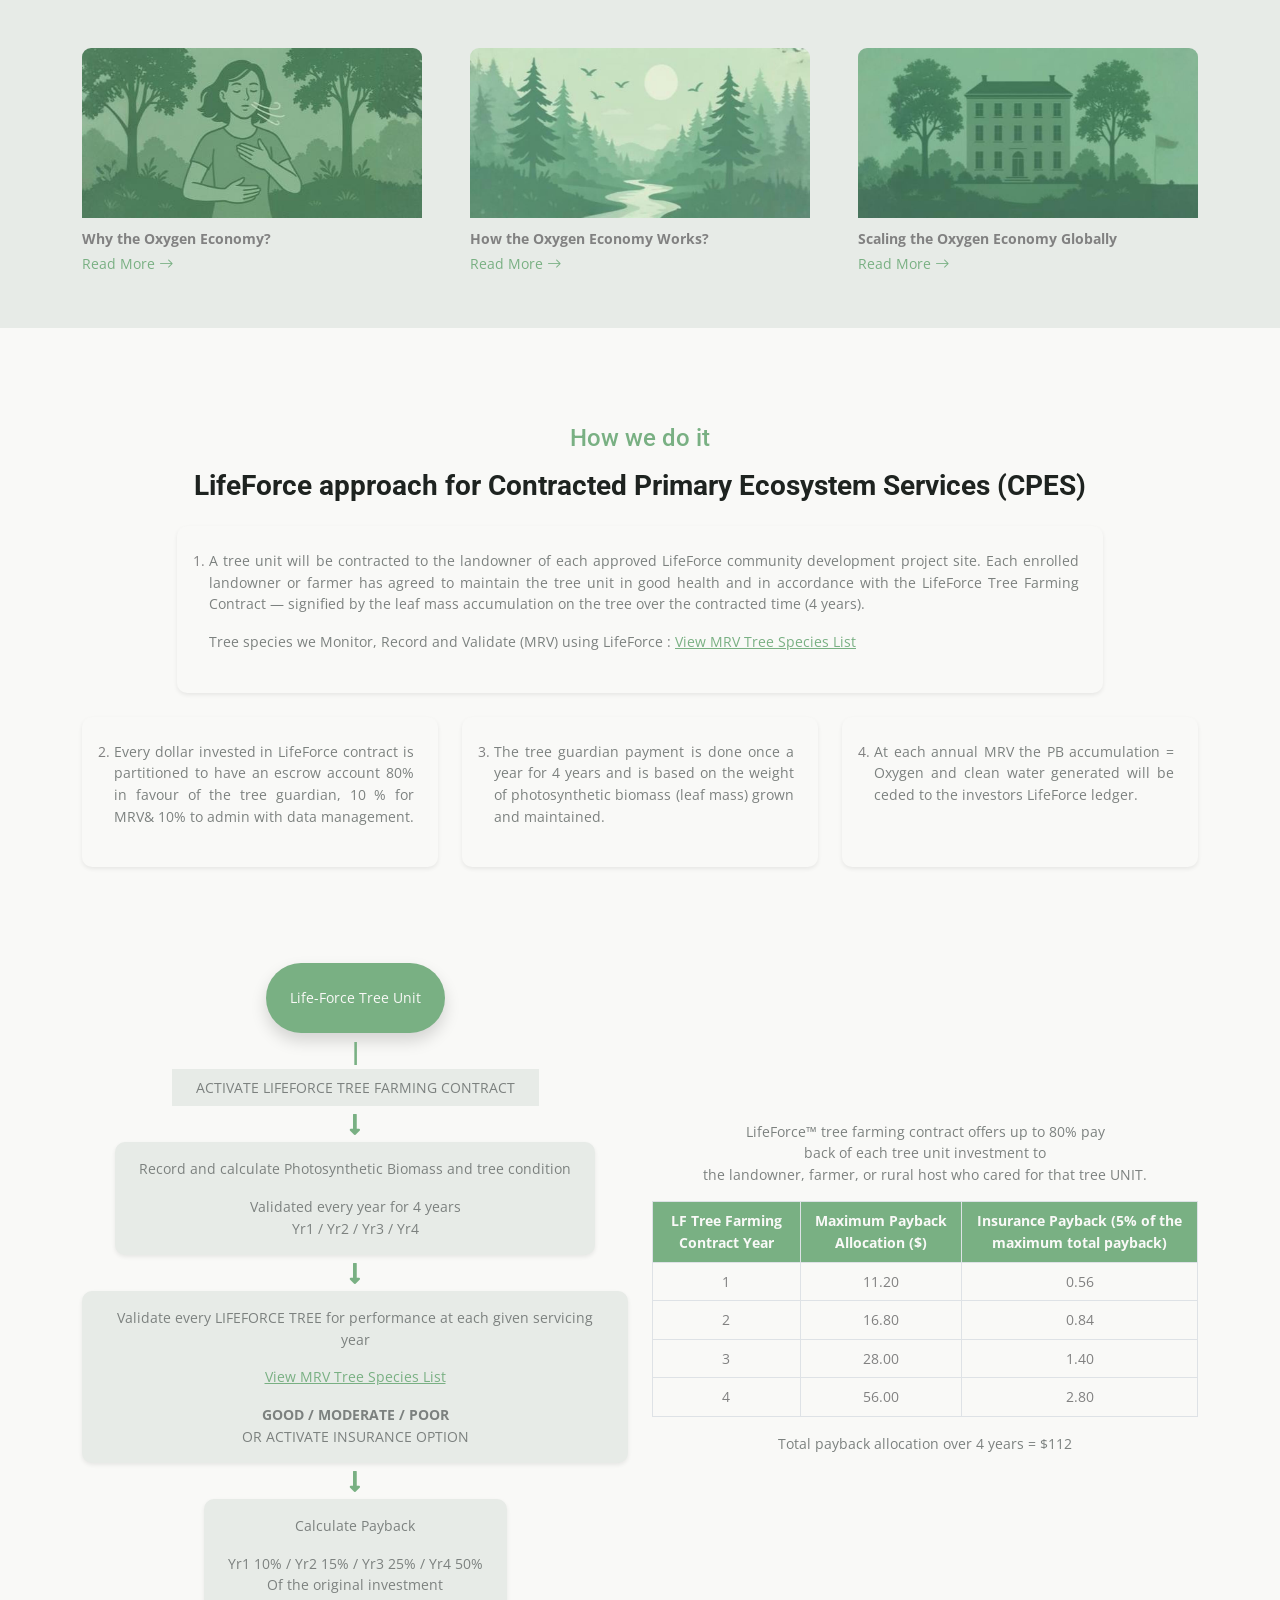
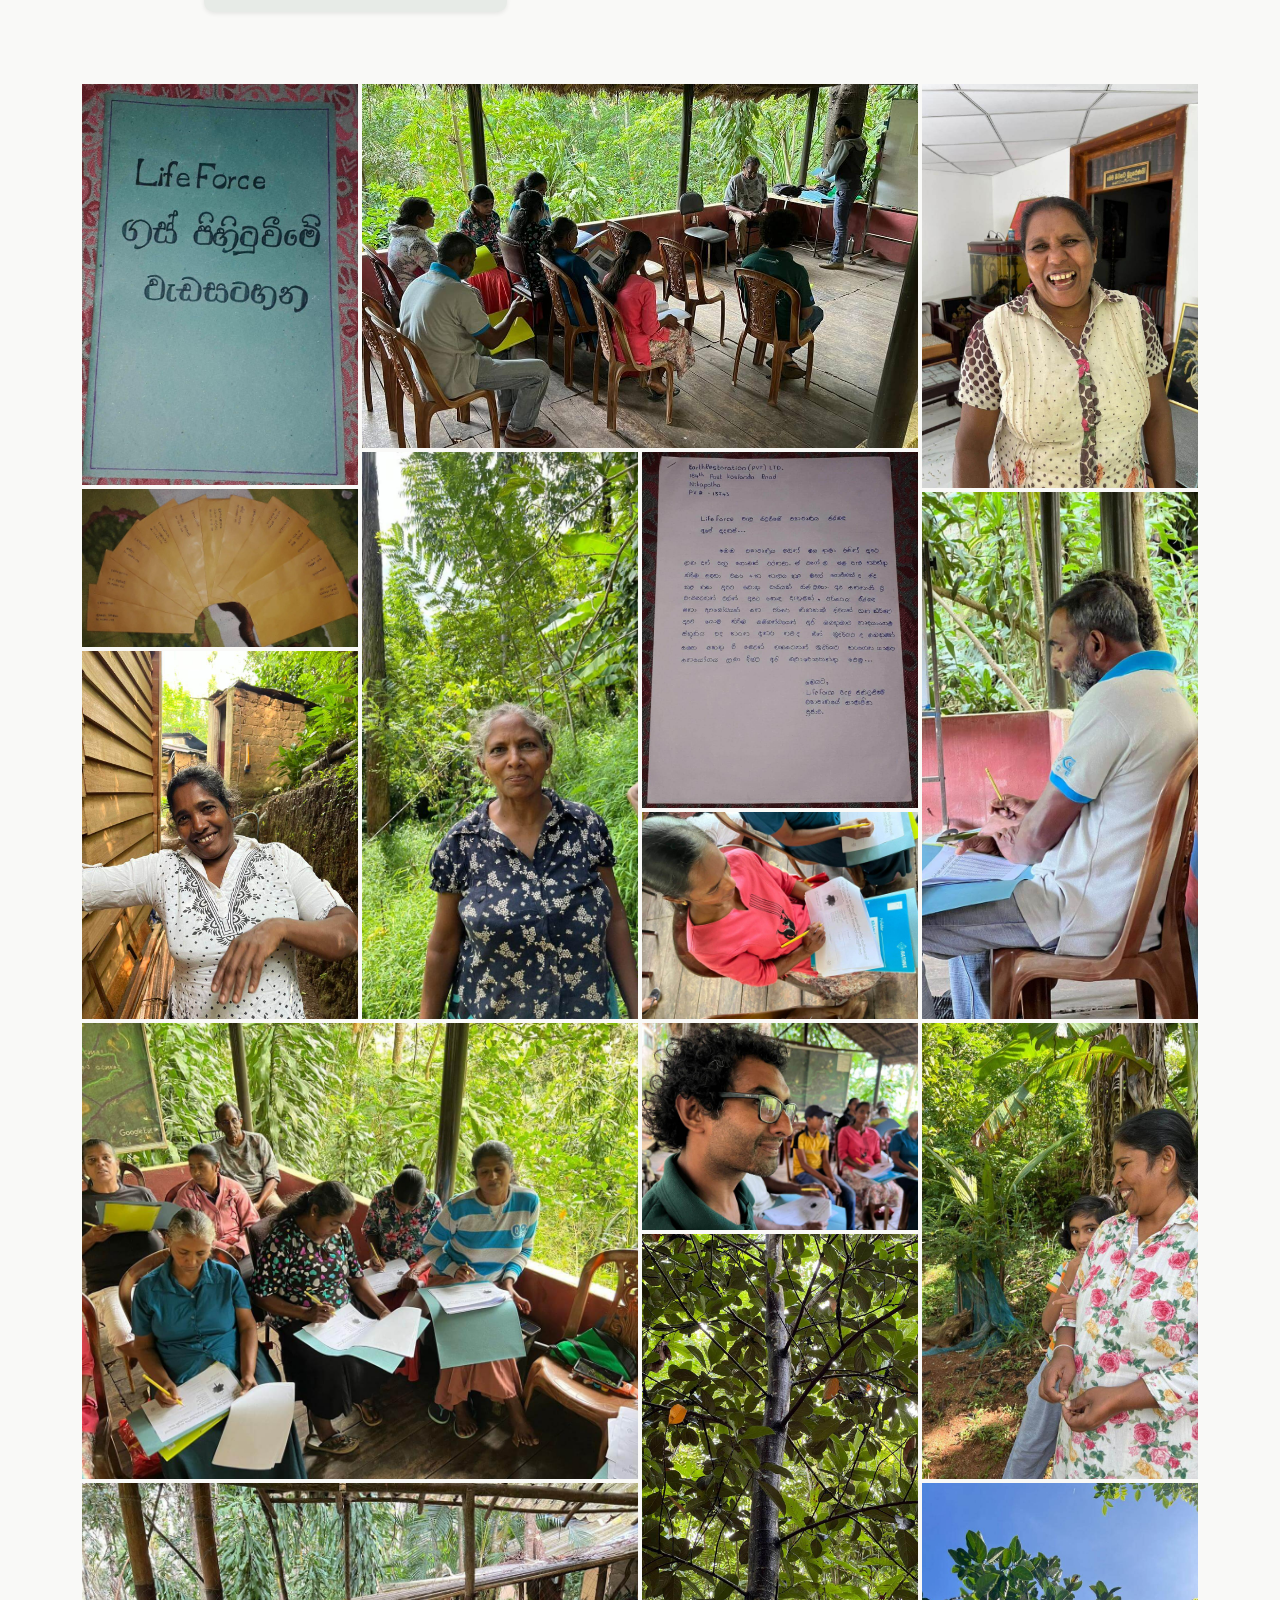
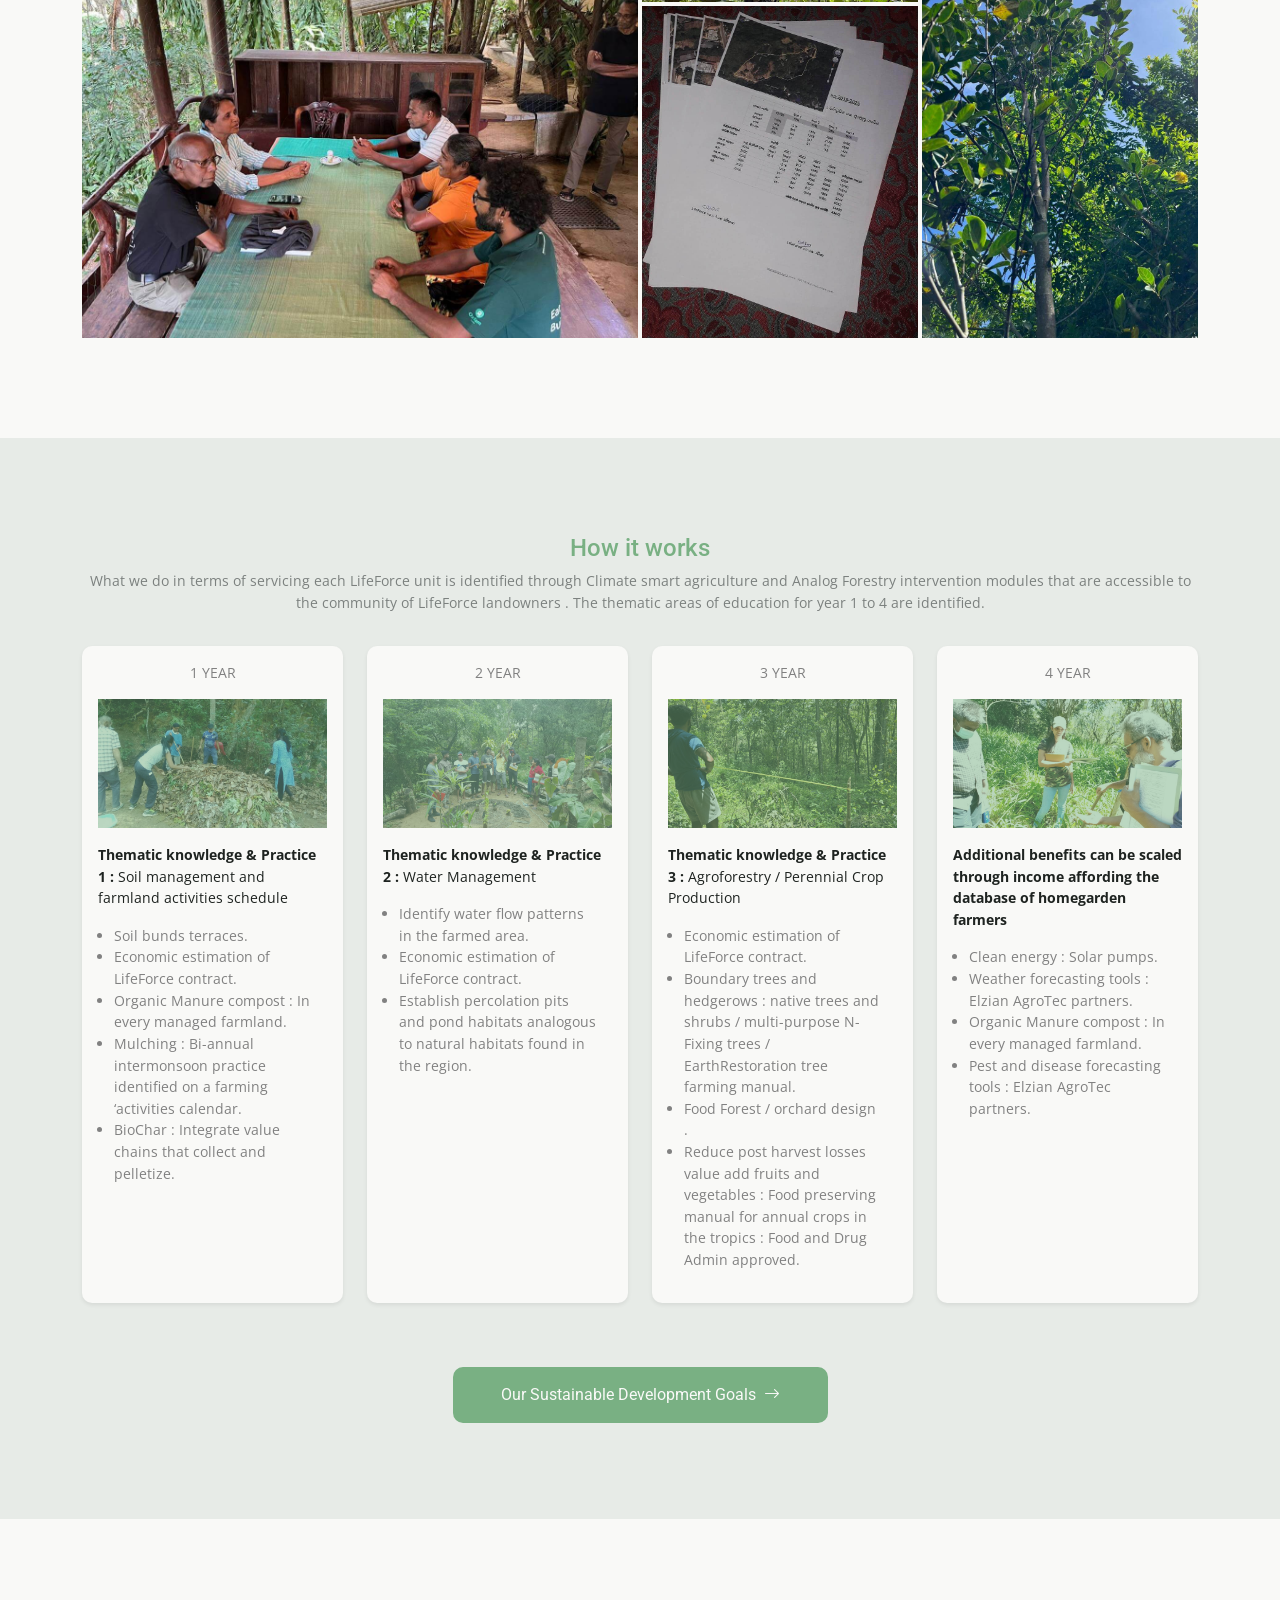
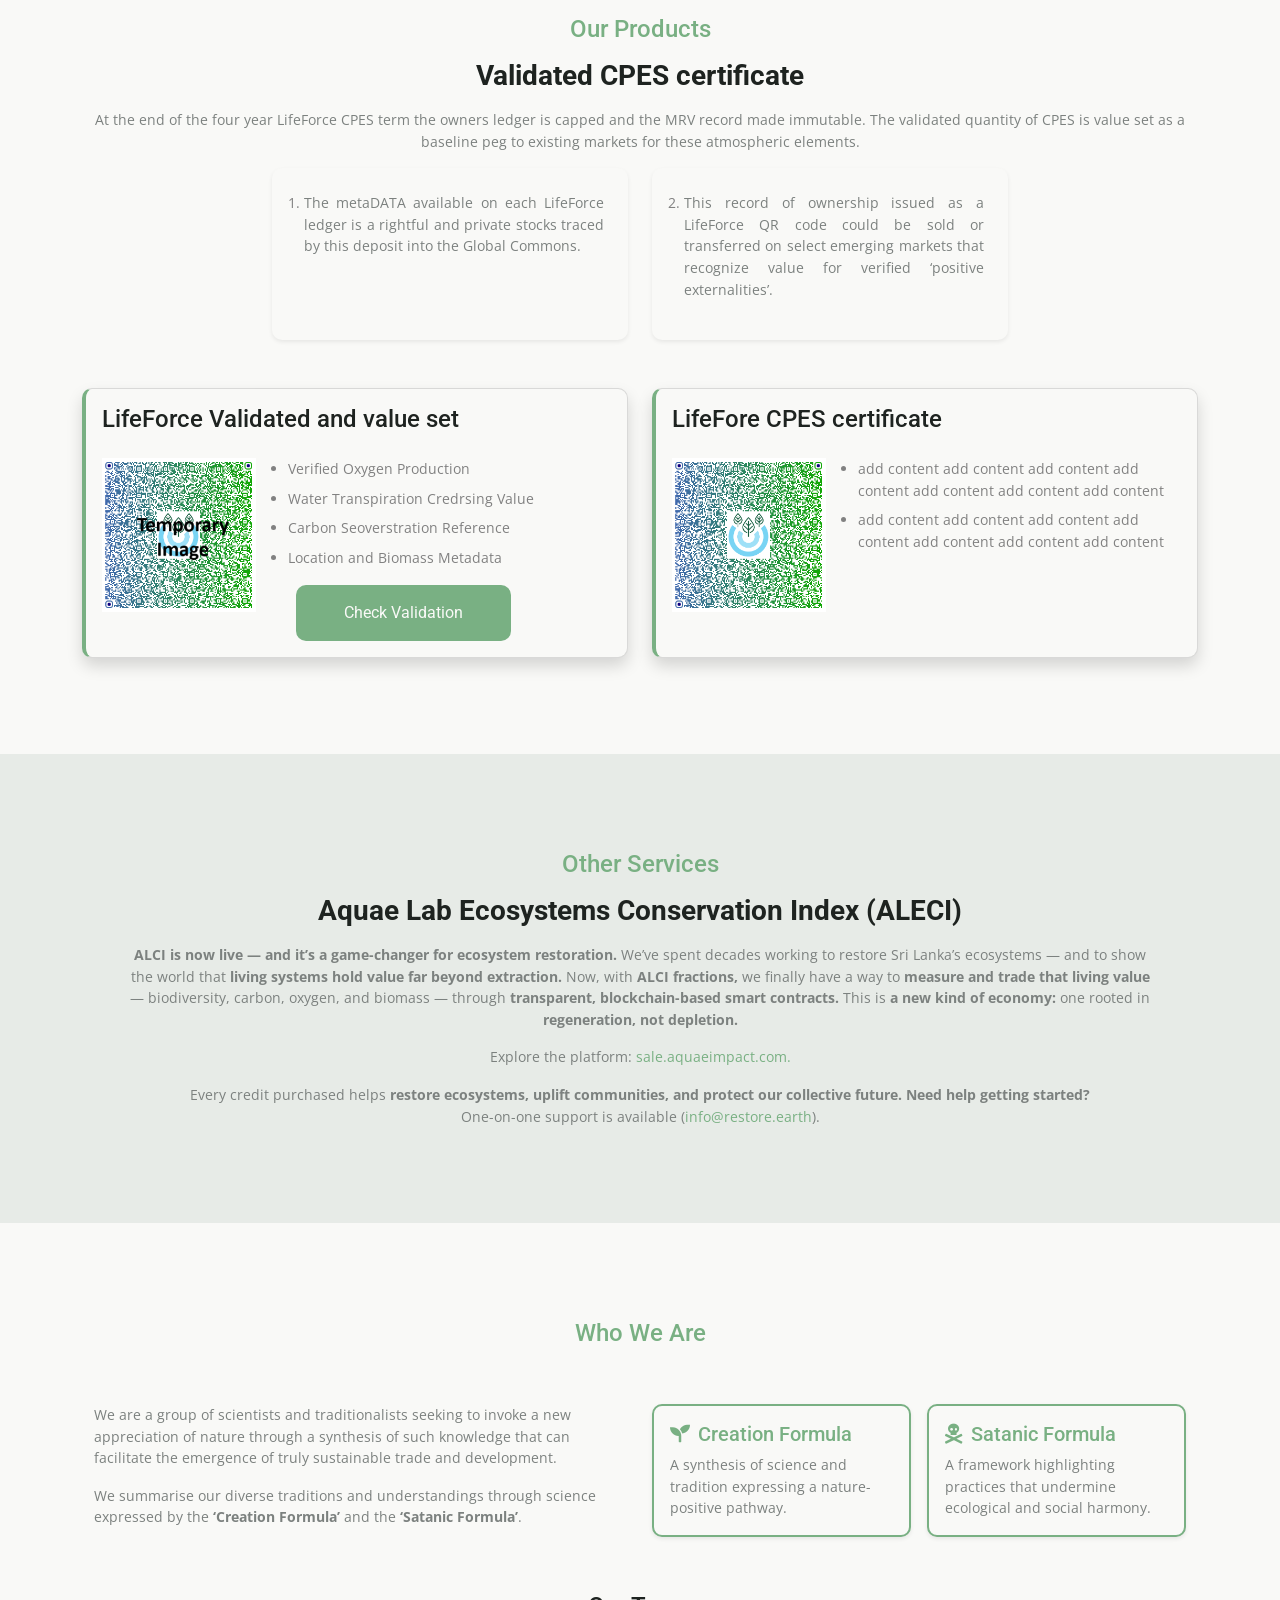
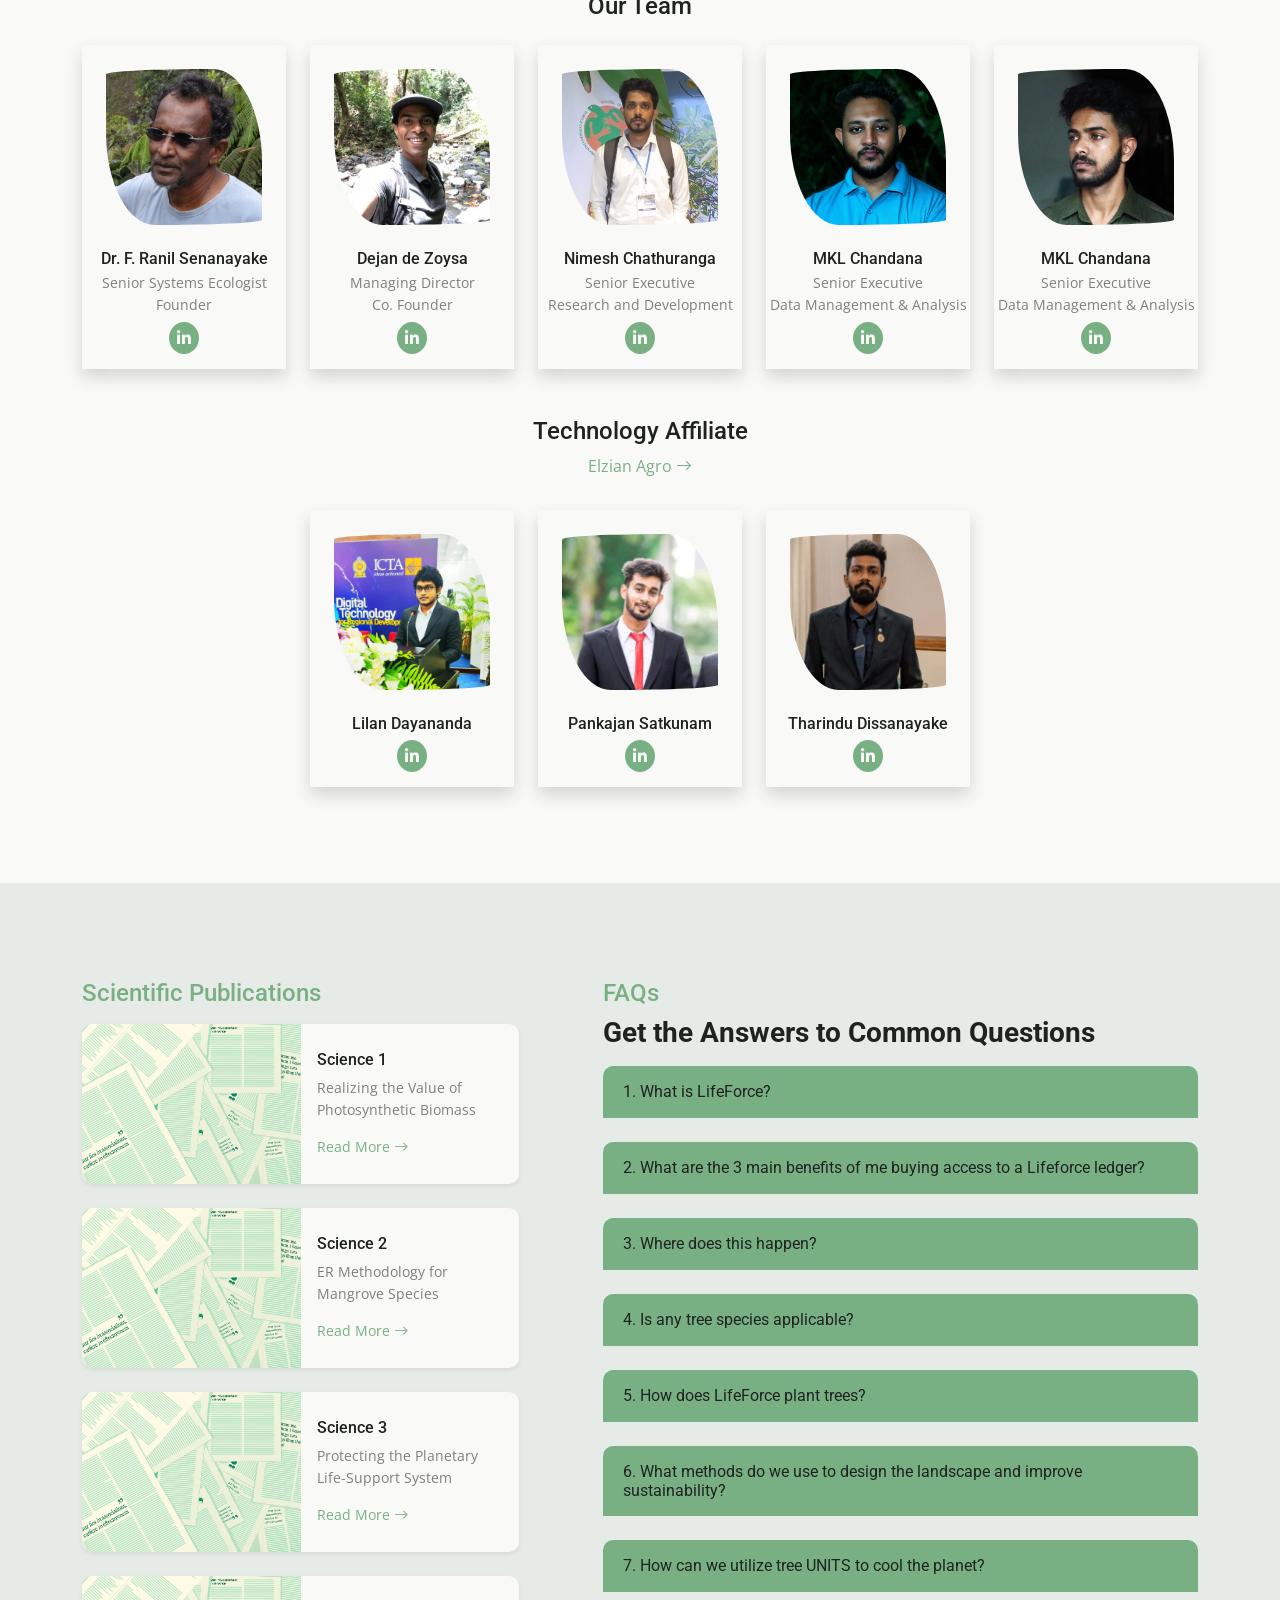
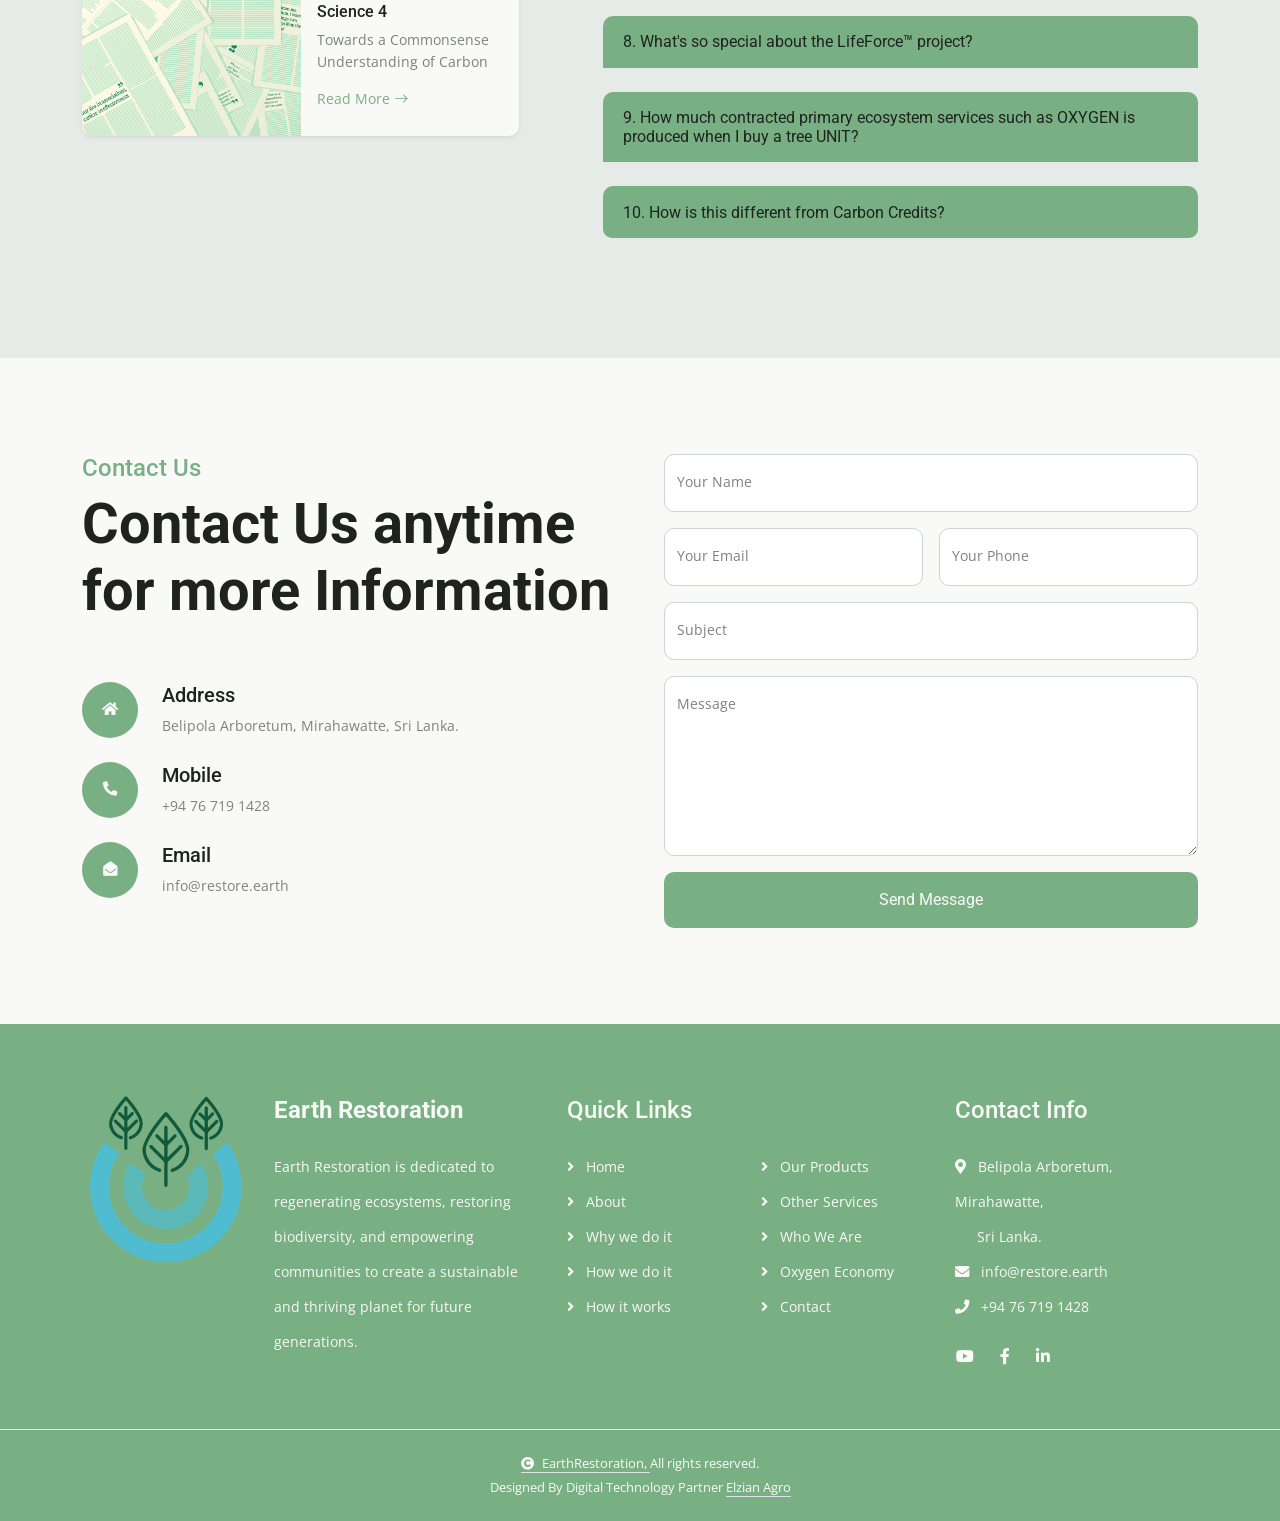
==== commit f316c315: "add content" ====
--- a/index.html
+++ b/index.html
@@ -193,7 +193,7 @@
   <section id="about" class="bg-white py-5">
     <div class="container-fluid">
       <div class="container py-5">
-        <div class="row align-items-center py-3">
+        <div class="row align-items-center pb-3">
           <div class="col-lg-4 order-2 order-lg-1 pt-3 pt-lg-0 wow fadeInUp">
             <img src="asset/img/graph.jpg" alt="home-1" class="img-fluid shadow-sm w-100" />
             <img src="asset/img/sapling-growth.jpg" alt="home-1" class="img-fluid shadow-sm w-100" />
@@ -230,10 +230,47 @@
         </div>
       </div>
 
-      <div class="container pb-5">
+      <div class="container pb-3 wow fadeInUp">
         <div class="ratio ratio-16x9">
           <iframe src="https://www.youtube.com/embed/0wYA-Ra37pg" title="YouTube video" allowfullscreen>
           </iframe>
+        </div>
+      </div>
+
+      <div class="container py-5">
+        <div class="row align-items-center pb-3">
+          <div class="col-lg-8 wow fadeInLeft">
+            <h1 class="display-5 text-dark fs-3">
+              Gross vs. Net Oxygen Flow in Forests
+            </h1>
+            <p class="mb-3 text-muted text-justify">
+              The atmosphere’s present oxygen content is the result of billions of years of net photosynthetic activity,
+              where oxygen produced by photosynthesis exceeded consumption by respiration and decay, with the surplus
+              gradually accumulating.
+            </p>
+            <p class="mb-3 text-muted text-justify">
+              While modern terrestrial ecosystems (like mature forests) typically operate near oxygen equilibrium —
+              consuming most of the oxygen they generate — the global biosphere still contributes net oxygen, primarily
+              through:
+            </p>
+            <ul style="padding-left: 40px;">
+              <li class="text-muted text-justify mb-1">Oceanic Net Primary Production, where phytoplankton contribute
+                ~50% of
+                global photosynthesis.</li>
+              <li class="text-muted text-justify">The long-term burial of organic carbon in deep ocean sediments, which
+                locks away carbon and allows corresponding oxygen to remain in the atmosphere.</li>
+            </ul>
+            <p class="mb-3 text-muted text-justify">
+              <strong>SCIENTIFIC NOTE:</strong> We use the LifeForce system validate the accumulation of Photosynthetic
+              Biomass as a
+              proxy for net-Oxygen produced by lifeforce contracts ; recognizing that net O₂ export is limited on land
+              but that young growing sapling trees provide an ongoing role in maintaining Earth’s breathable atmosphere.
+            </p>
+          </div>
+
+          <div class="col-lg-4 pt-3 pt-lg-0  ps-0 ps-lg-5 wow fadeInRight">
+            <img src="asset/img/gross-vs-oxygen-flow.jpg" alt="home-1" class="img-fluid shadow-sm w-100" />
+          </div>
         </div>
       </div>
     </div>
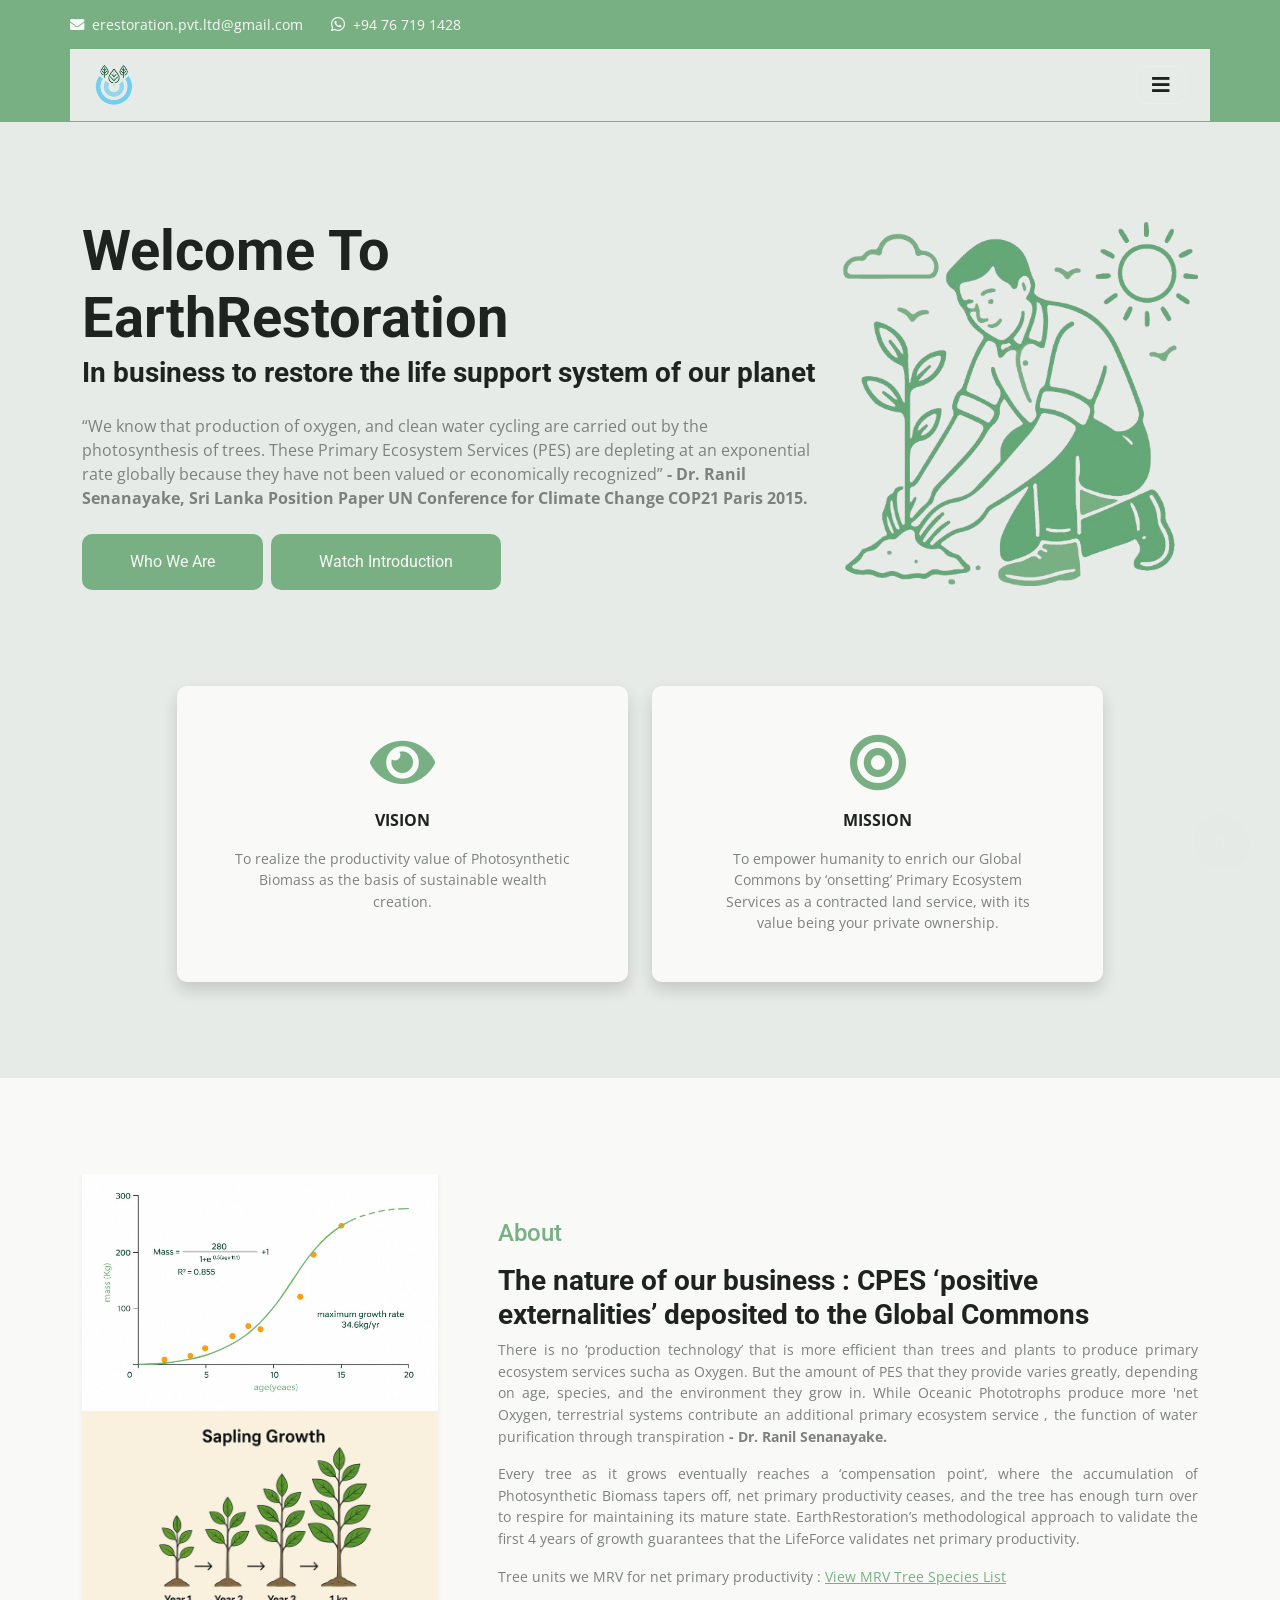
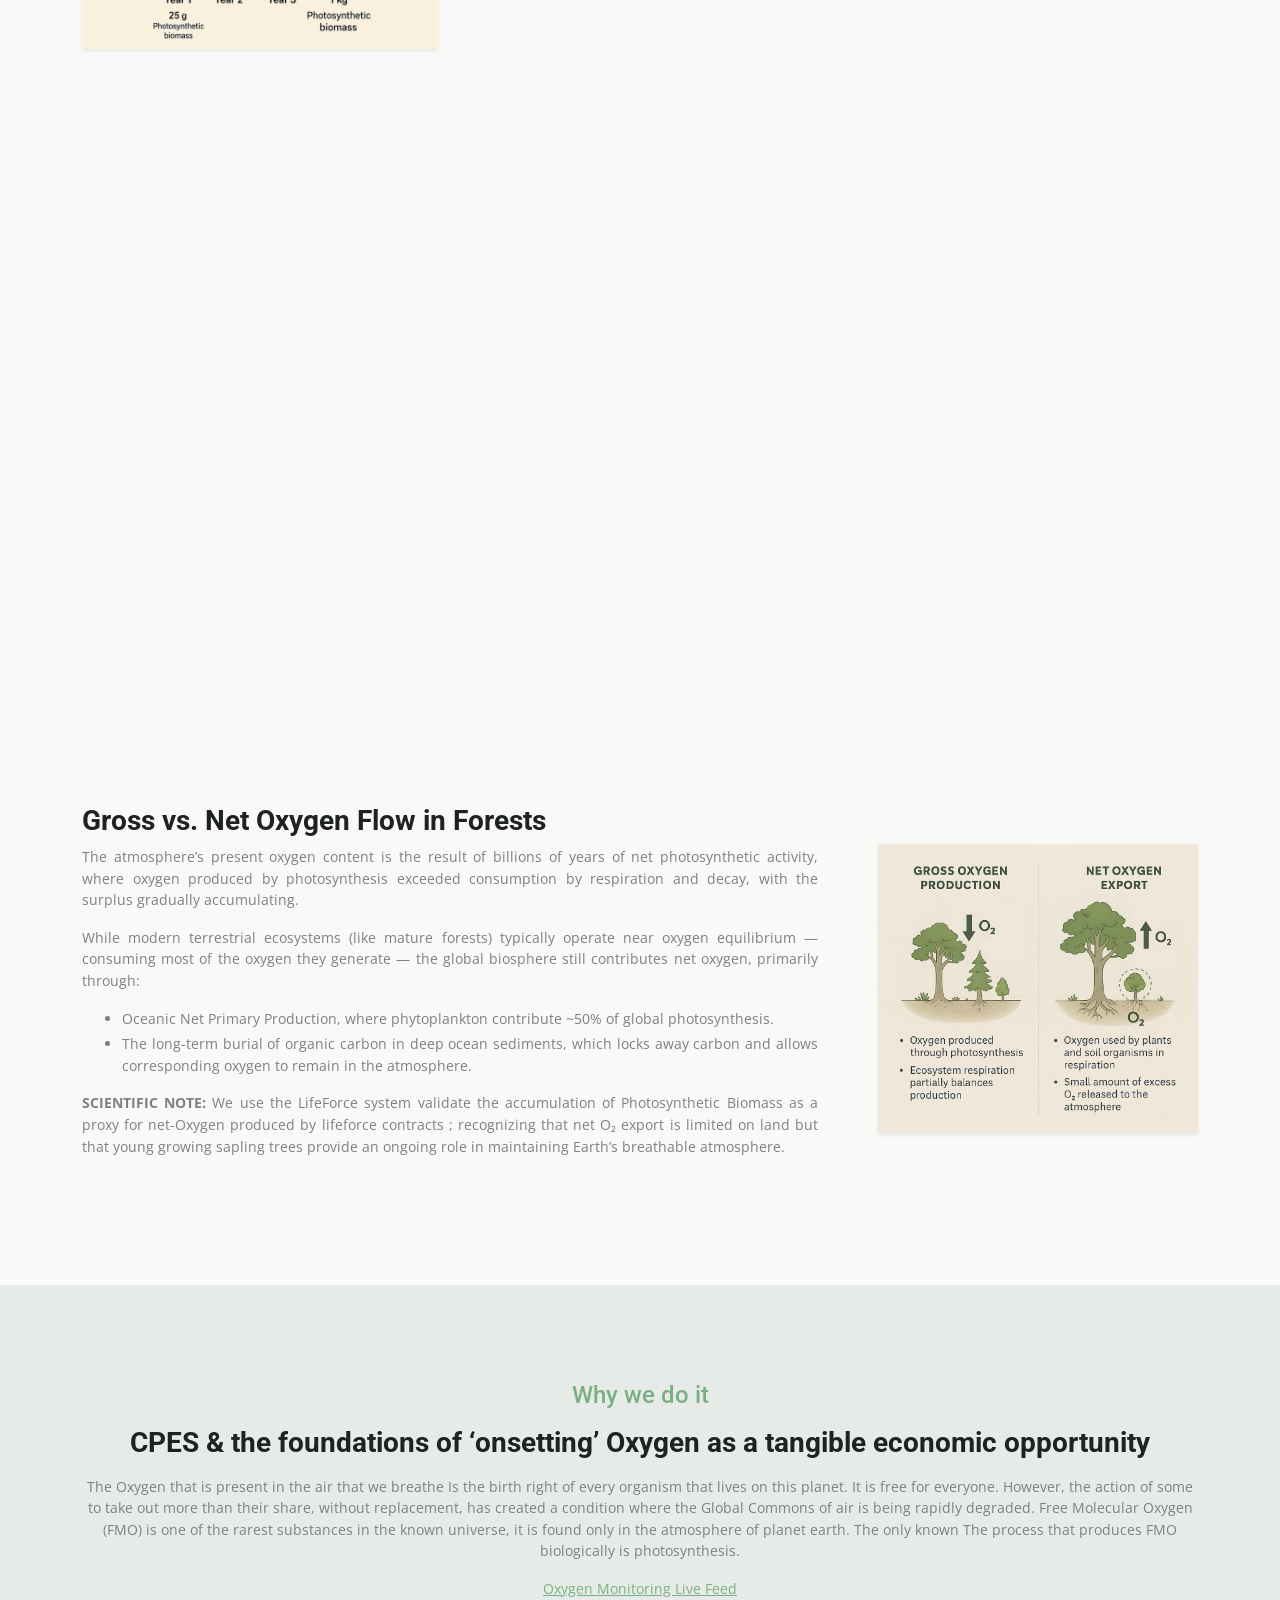
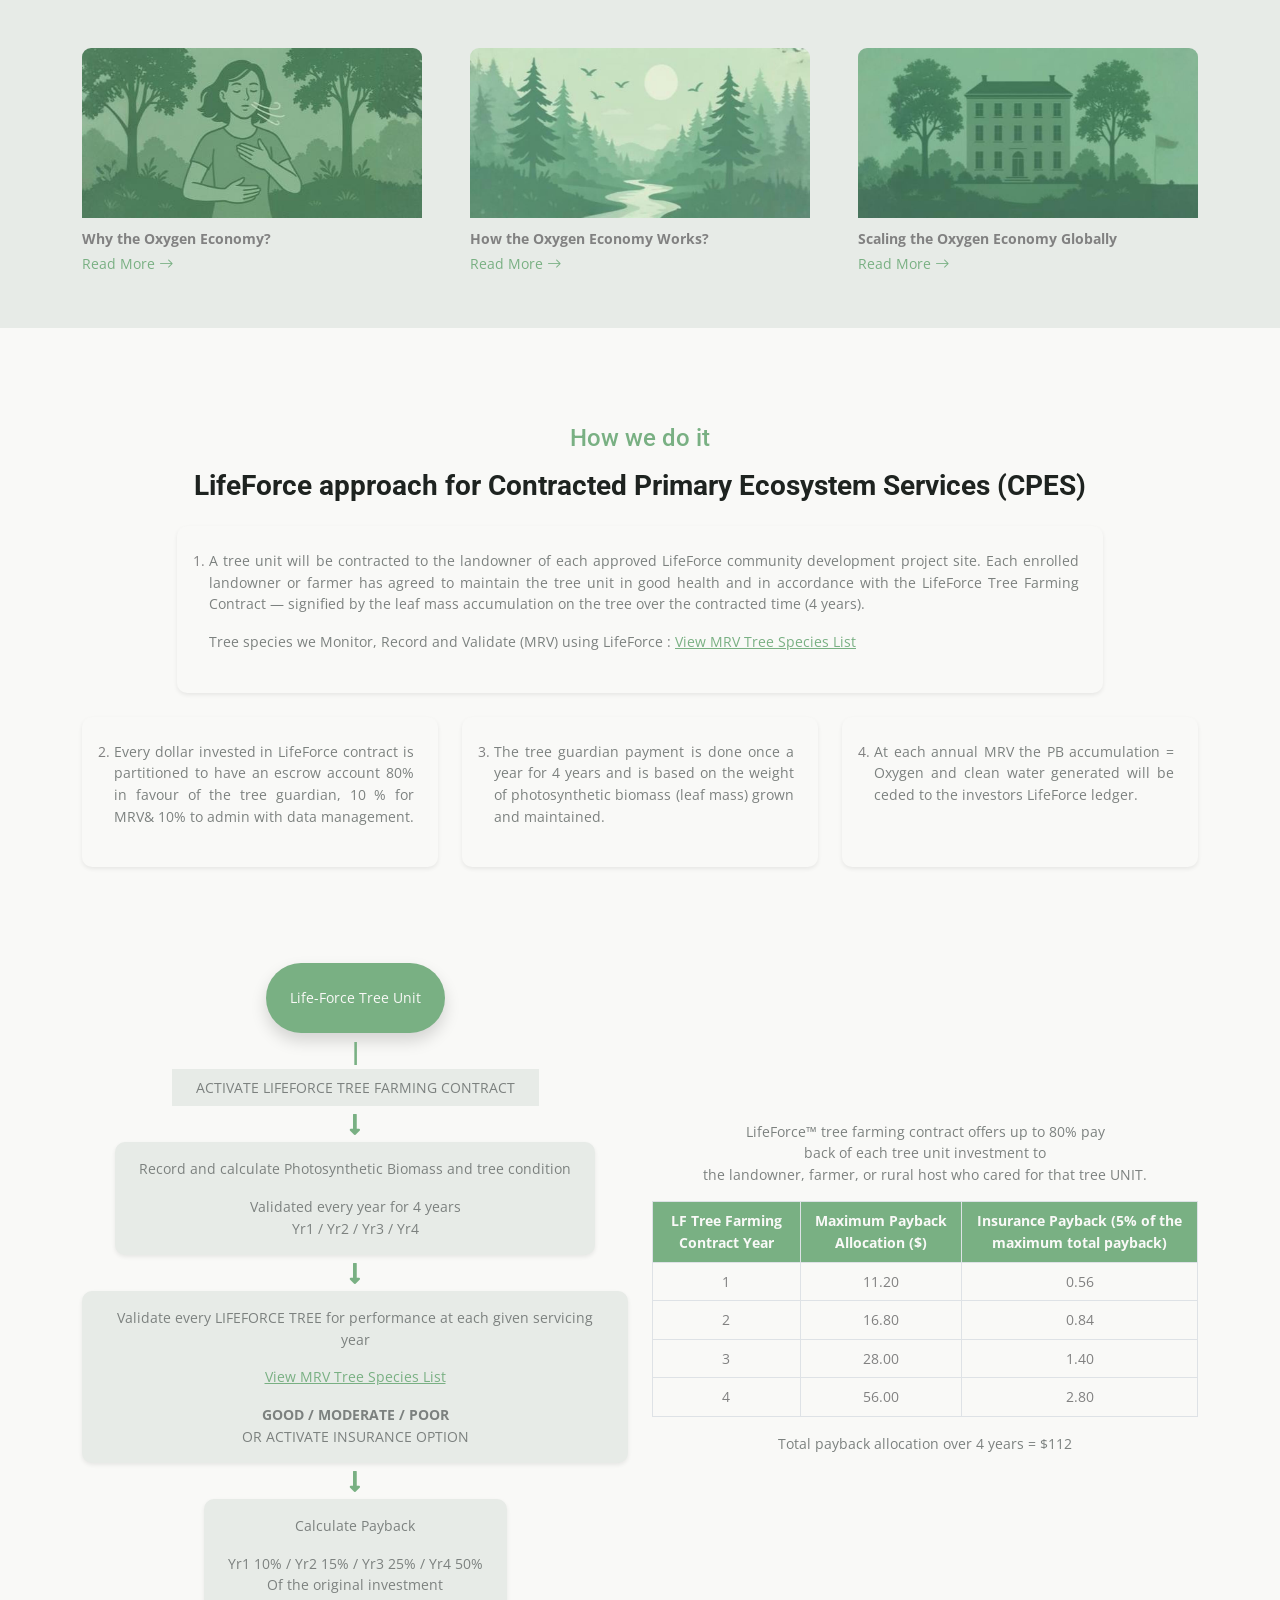
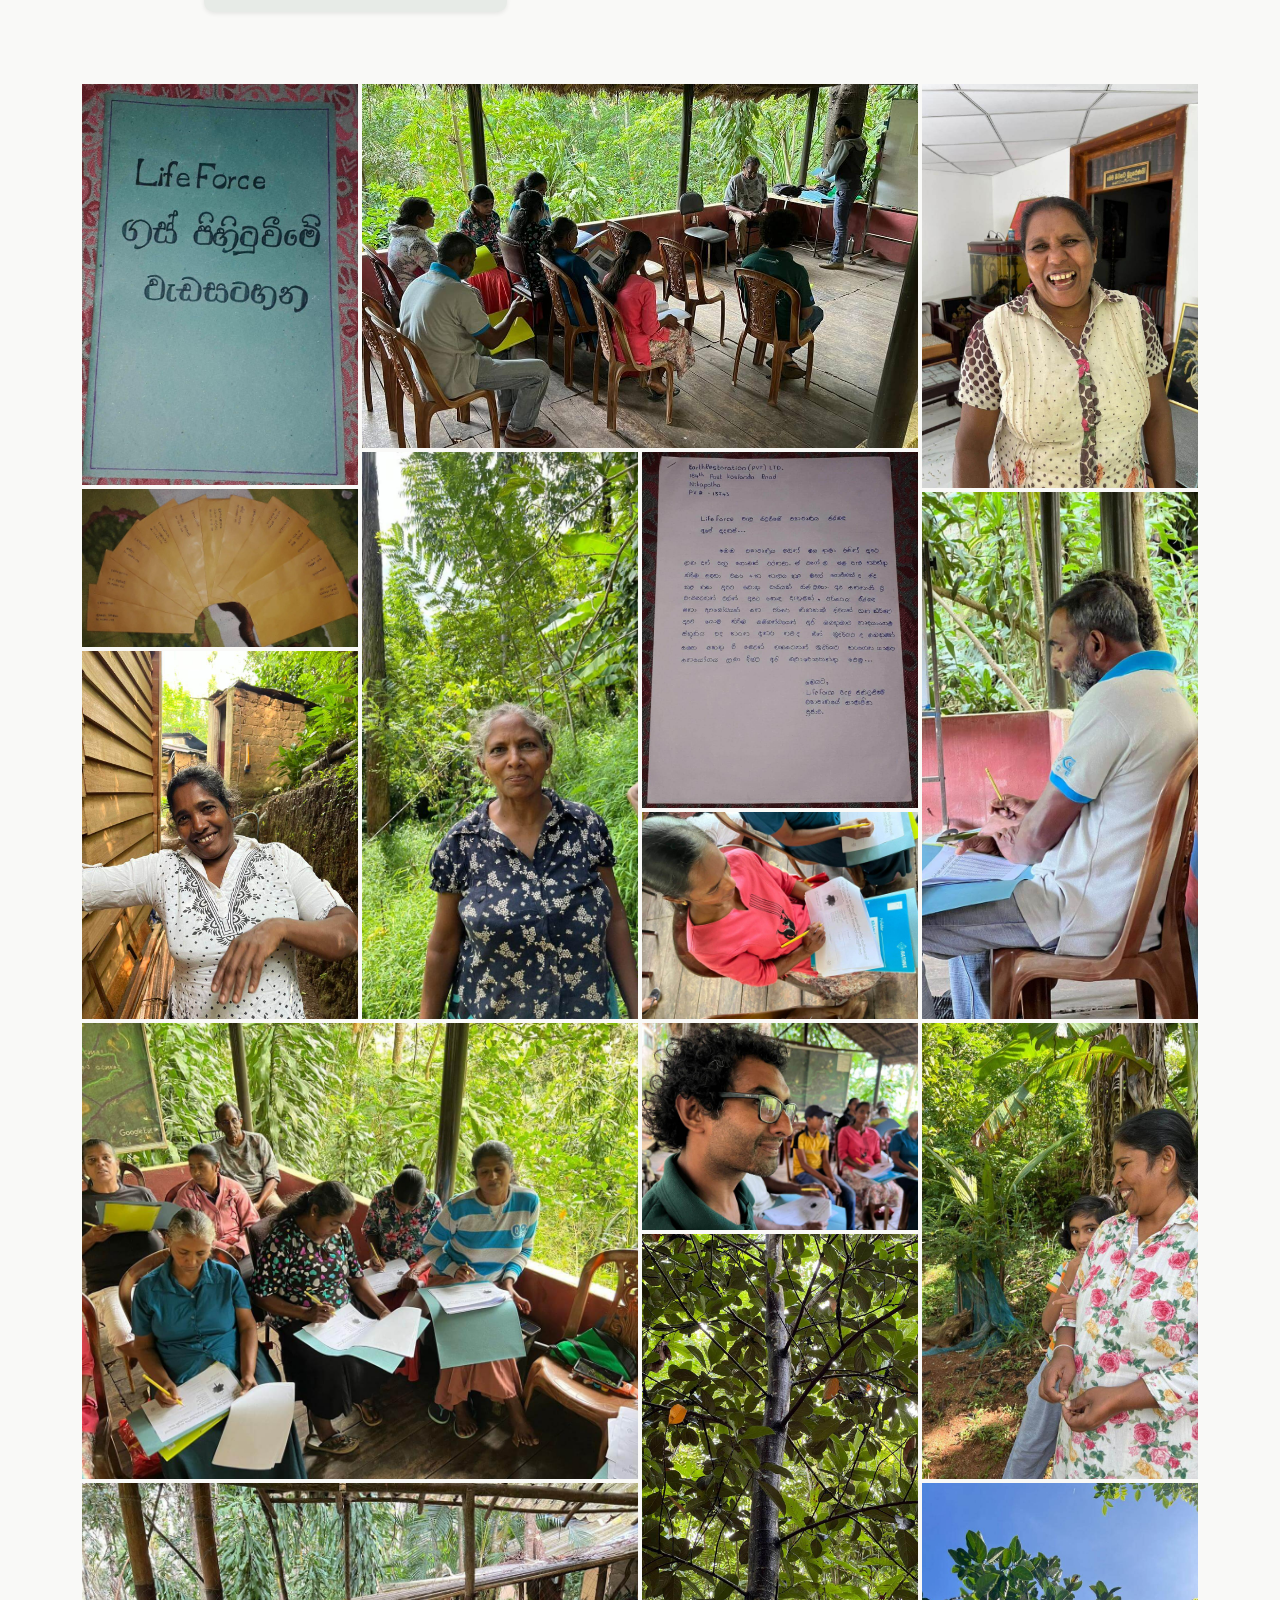
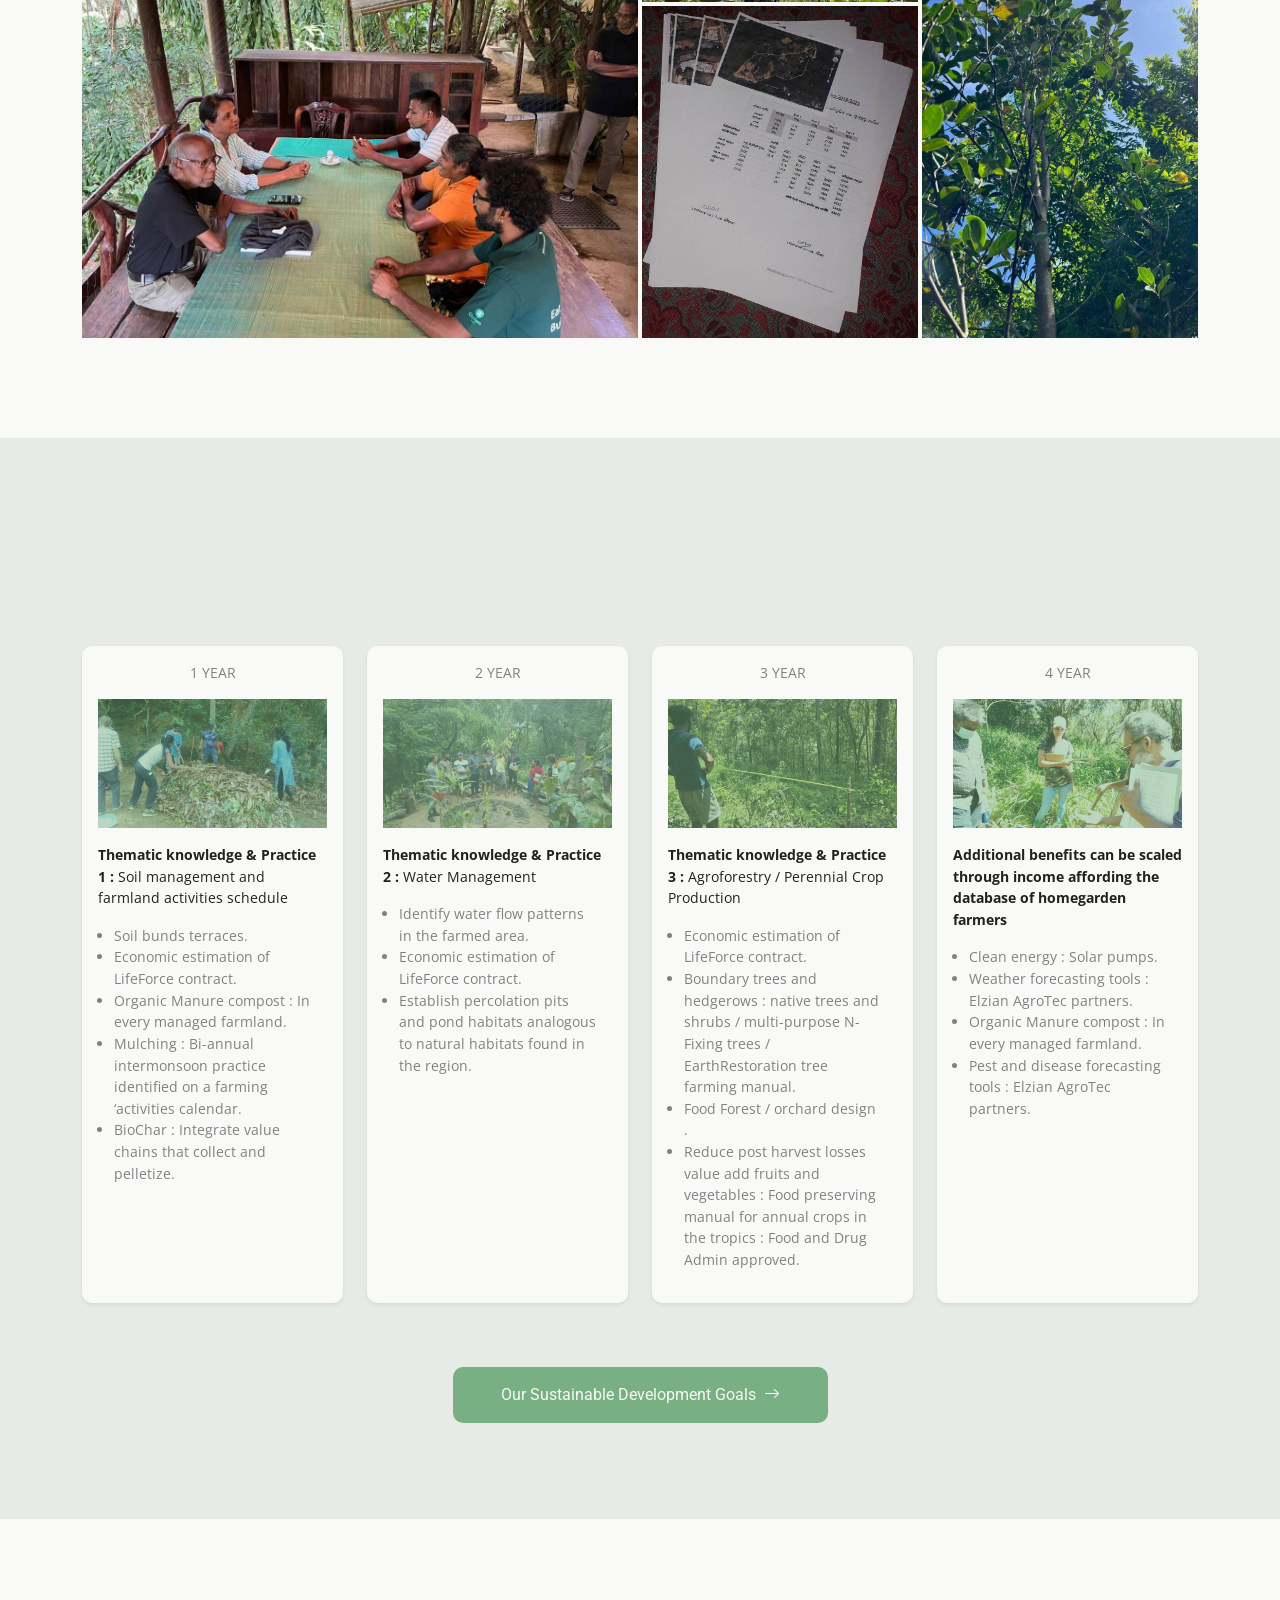
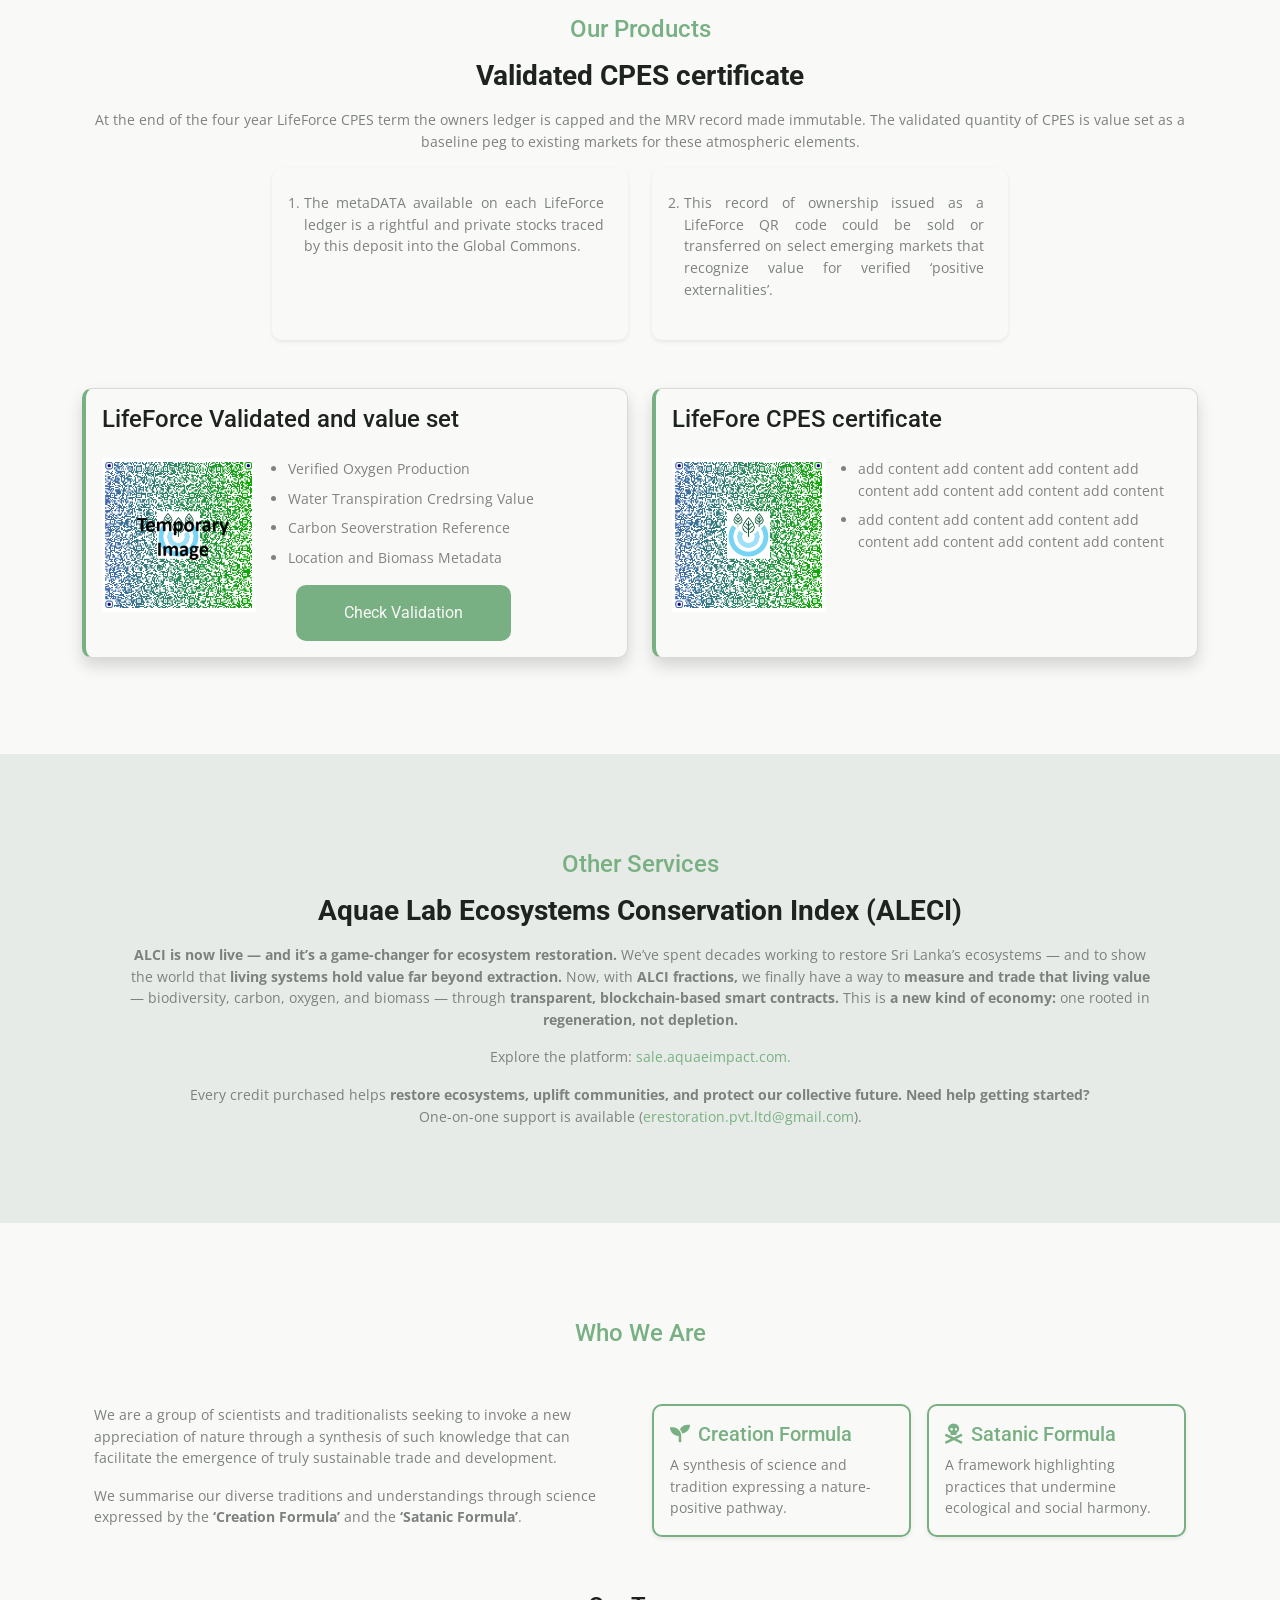
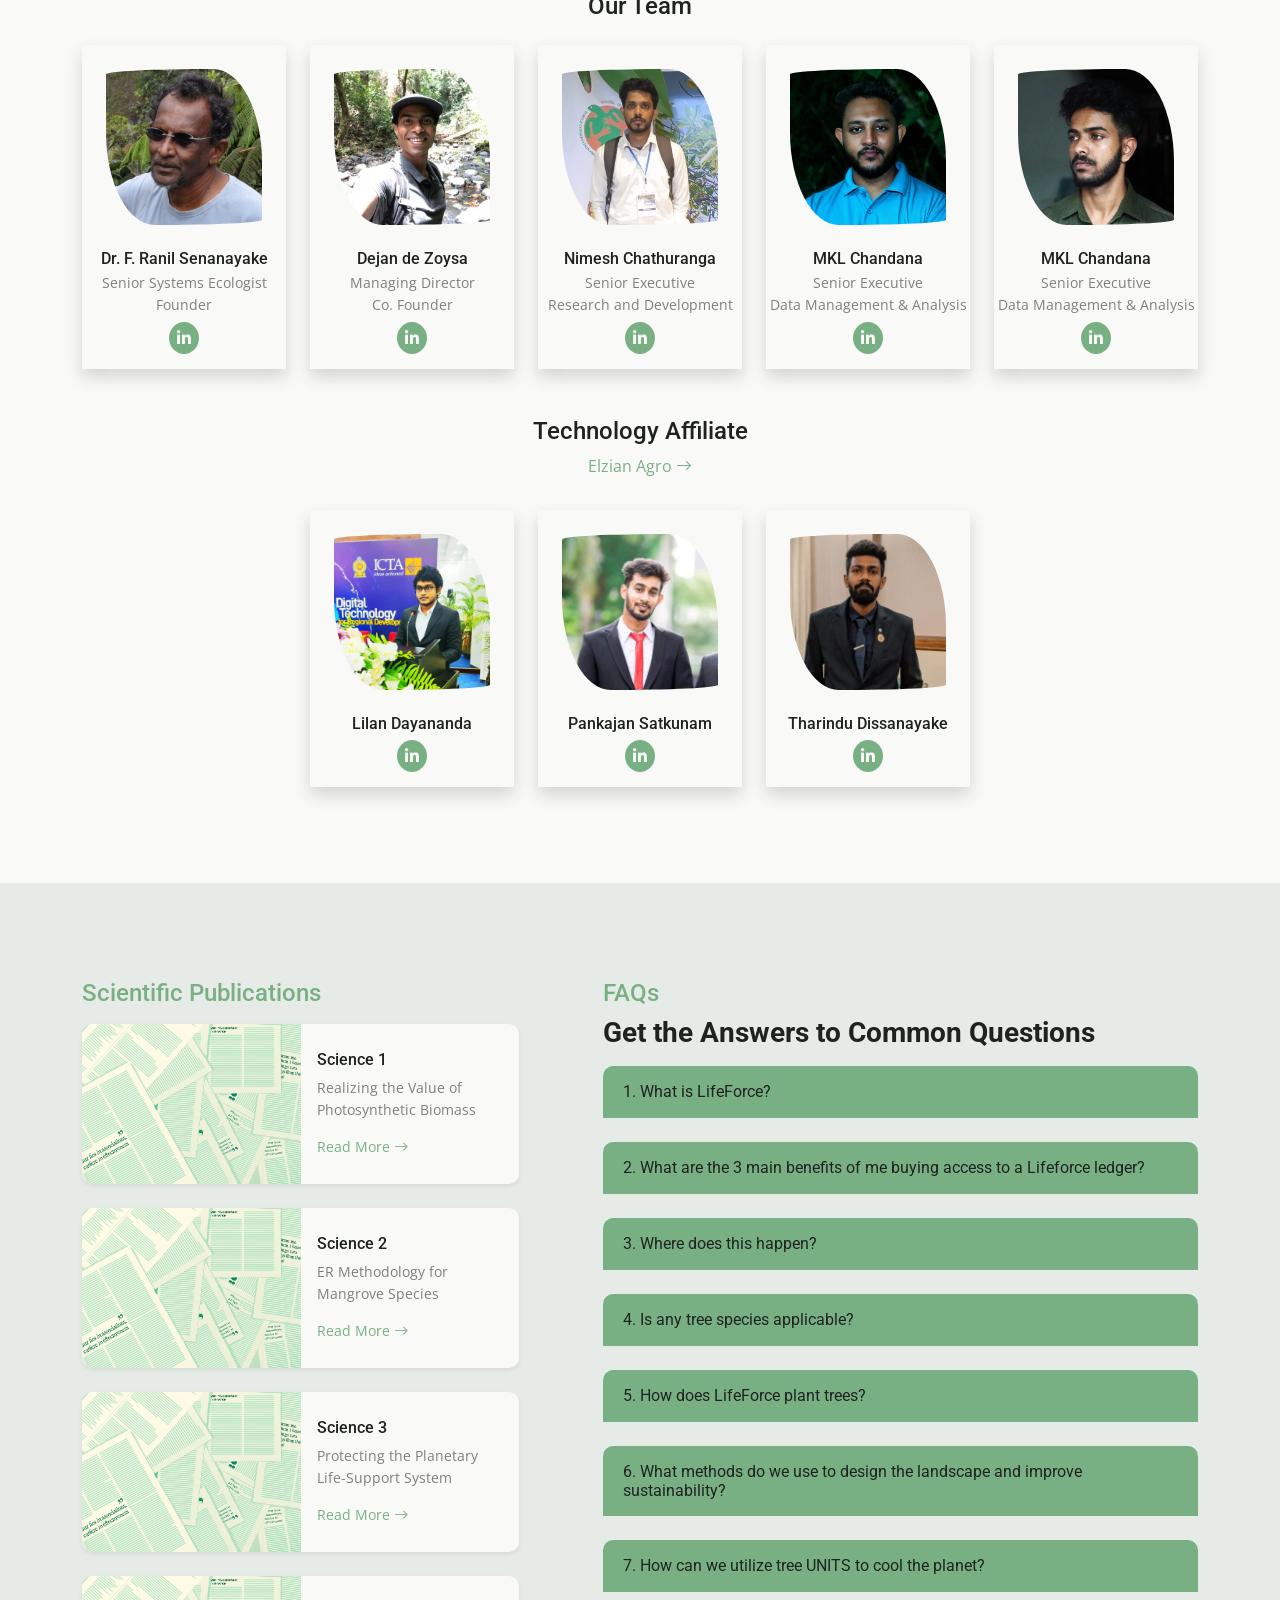
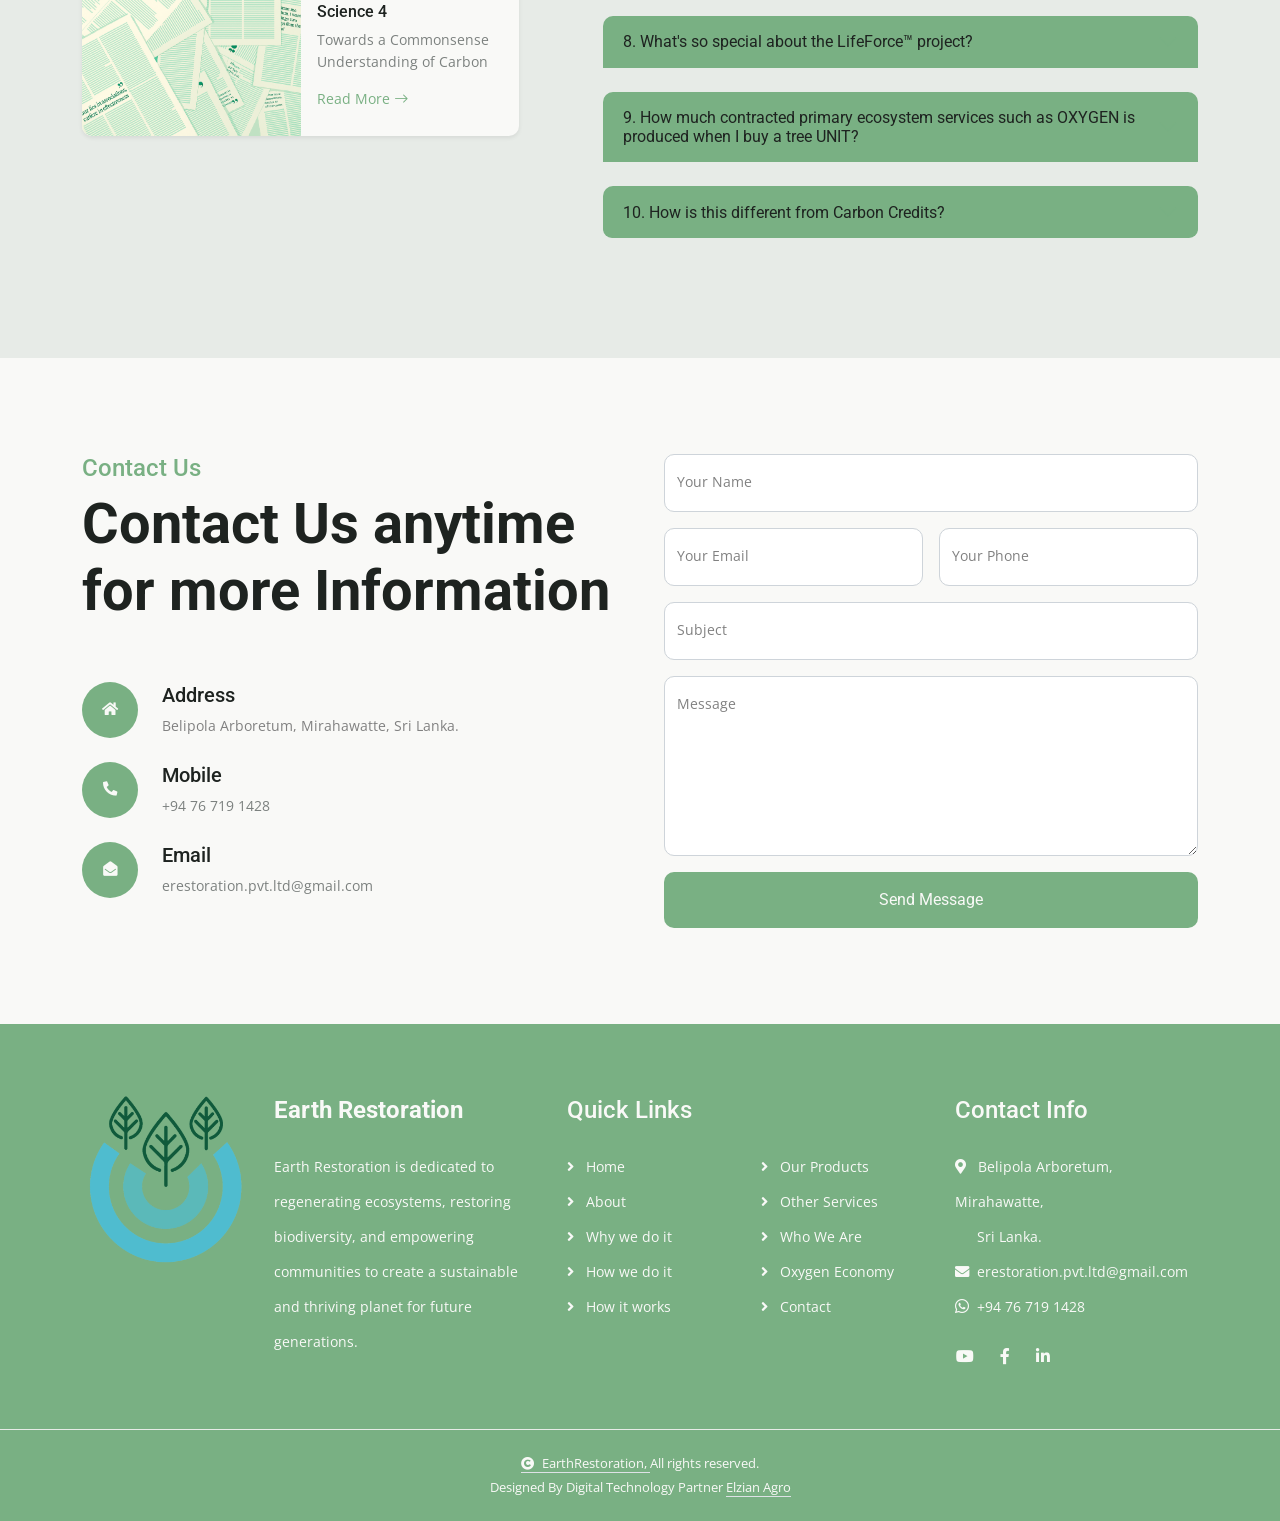
==== commit f16b5c3a: "update contact info" ====
--- a/index.html
+++ b/index.html
@@ -50,11 +50,11 @@
       <div class="row gx-0 align-items-center" style="height: 45px">
         <div class="col-sm-6 text-center text-lg-start mb-lg-0">
           <div class="d-flex flex-wrap d-none d-md-block">
-            <a href="mailto:info@restore.earth" class="text-white me-4">
-              <i class="fas fa-envelope text-white me-2"></i>info@restore.earth
+            <a href="mailto:erestoration.pvt.ltd@gmail.com" class="text-white me-4">
+              <i class="fas fa-envelope text-white me-2"></i>erestoration.pvt.ltd@gmail.com
             </a>
-            <a href="tel:+94767191428" class="text-white me-4">
-              <i class="fas fa-phone-alt text-white me-2"></i>+94 76 719 1428
+            <a href="https://wa.me/94767191428" target="_blank" class="text-white me-4">
+              <i class="fab fa-whatsapp text-white fs-6 me-2"></i>+94 76 719 1428
             </a>
           </div>
         </div>
@@ -1017,7 +1017,7 @@
             Every credit purchased helps <strong>restore ecosystems, uplift communities, and protect our collective
               future.
               Need help getting started?</strong> <br> One-on-one support is available
-            (<a href="mailto:info@restore.earth" class="text-primary text-decoration-none">info@restore.earth</a>).
+            (<a href="mailto:erestoration.pvt.ltd@gmail.com" class="text-primary text-decoration-none">erestoration.pvt.ltd@gmail.com</a>).
           </p>
 
         </div>
@@ -1650,7 +1650,7 @@
                 </div>
                 <div class="ms-4">
                   <h4 class="text-dark fs-5">Mobile</h4>
-                  <p class="mb-0">+94 76 719 1428</p>
+                  <p class="mb-0"><a href="https://wa.me/94767191428" target="_blank" class="text-muted">+94 76 719 1428</a></p>
                 </div>
               </div>
               <div class="d-flex align-items-center mb-4">
@@ -1659,7 +1659,7 @@
                 </div>
                 <div class="ms-4">
                   <h4 class="text-dark fs-5">Email</h4>
-                  <p class="mb-0">info@restore.earth</p>
+                  <p class="mb-0"><a href="mailto:erestoration.pvt.ltd@gmail.com" class="text-muted">erestoration.pvt.ltd@gmail.com</a></p>
                 </div>
               </div>
             </div>
@@ -1777,9 +1777,12 @@
               <span style="padding-left: 22px">Sri Lanka.</span>
             </a>
 
-            <a href="mailto:info@restore.earth" class="text-white"><i class="fas fa-envelope me-2"></i>
-              info@restore.earth</a>
-            <a href="tel:+94767191428" class="text-white"><i class="fas fa-phone me-2"></i> +94 76 719 1428</a>
+            <a href="mailto:erestoration.pvt.ltd@gmail.com" class="text-white">
+              <i class="fas fa-envelope me-2"></i>erestoration.pvt.ltd@gmail.com
+            </a>
+            <a href="https://wa.me/94767191428" target="_blank" class="text-white me-4">
+              <i class="fab fa-whatsapp text-white fs-6 me-2"></i>+94 76 719 1428
+            </a>
             <div class="d-flex align-items-center mt-2">
               <a href="https://www.youtube.com/channel/UCL5dFM7Kr1dMapzjSJExftg?view_as=subscriber" target="_blank"
                 class="btn nav-fill" style="padding-left: 0"><i class="fab fa-youtube text-white"></i></a>
--- a/css/style.css
+++ b/css/style.css
@@ -505,6 +505,19 @@
   flex-grow: 1;
 }
 
+.cpes-box {
+  border-top-left-radius: 10px;
+  border-top-right-radius: 10px;
+}
+
+@media (min-width: 576px) {
+  .cpes-box {
+    border-top-left-radius: 10px;
+    border-top-right-radius: 0px;
+    border-bottom-left-radius: 10px;
+  }
+}
+
 /* Oxygen Economy  End */
 
 /* Further Readings (Local, Global, Blogs)  Start */
